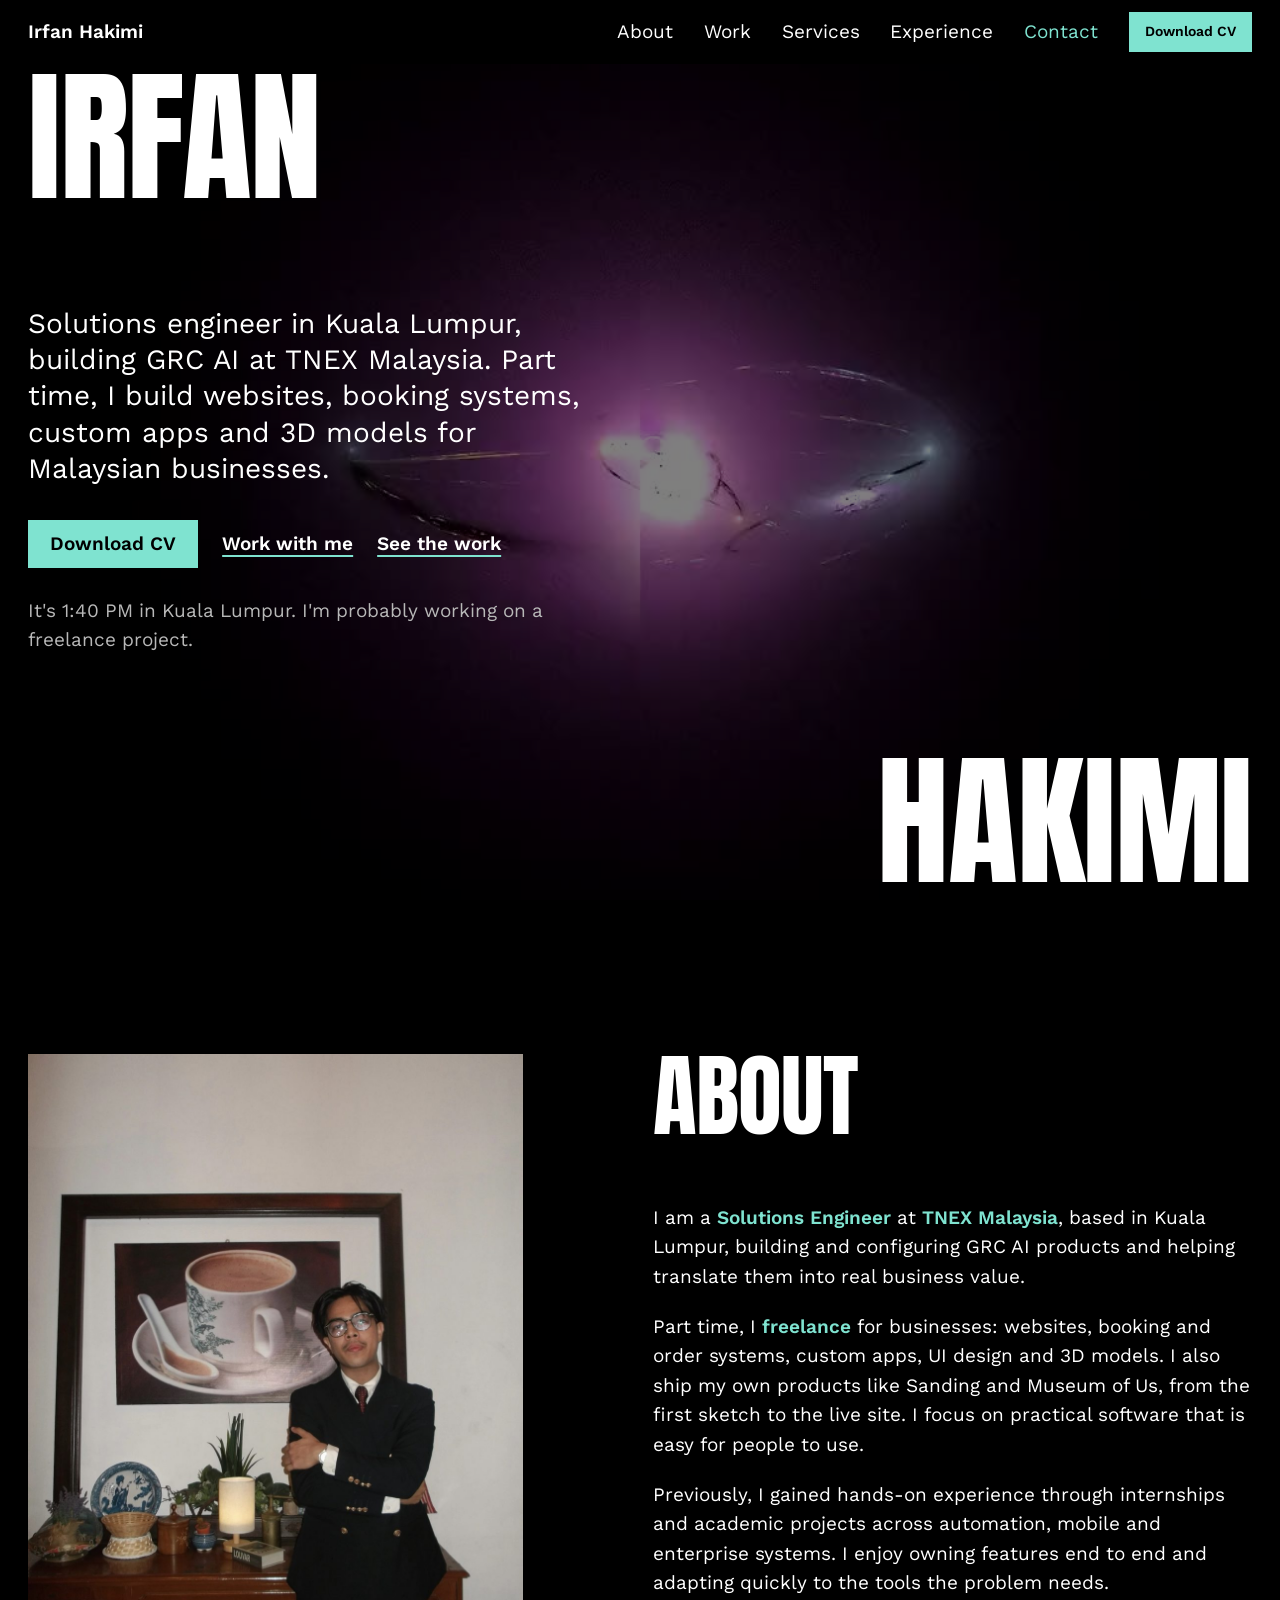
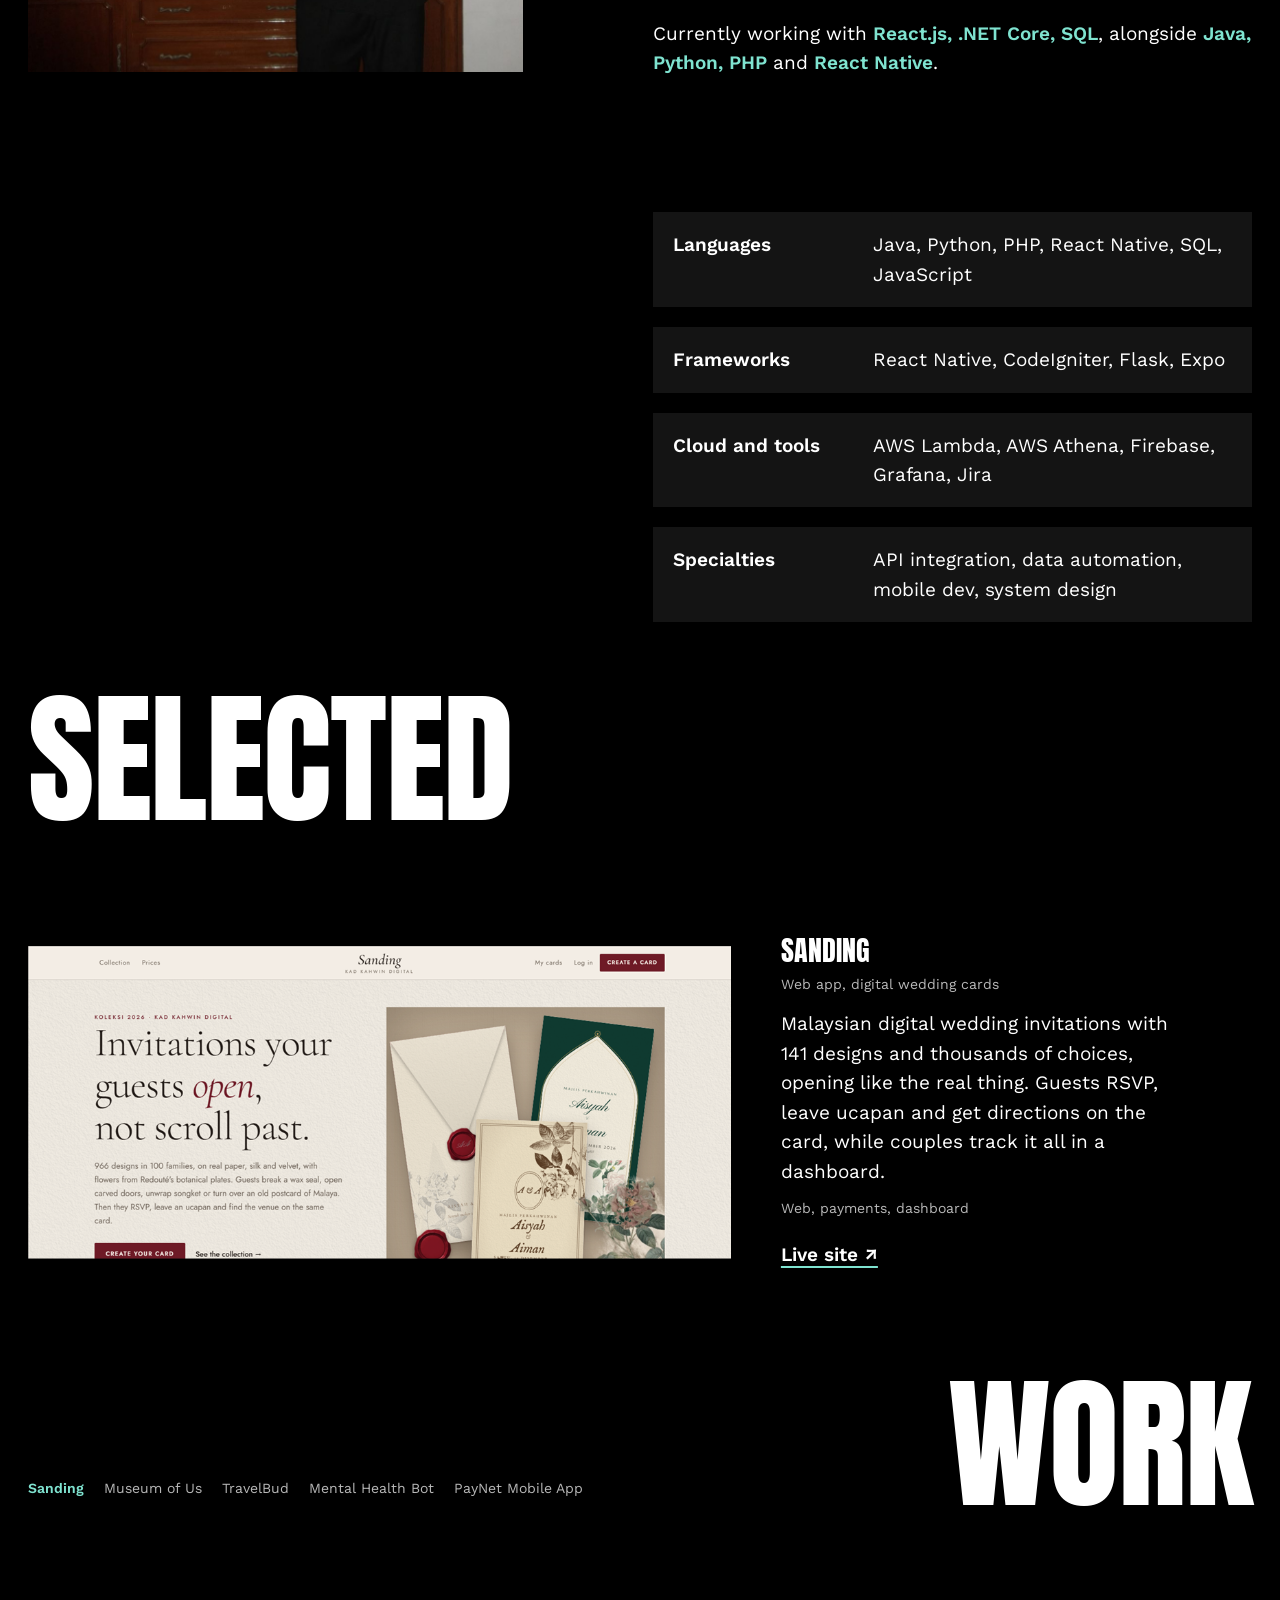
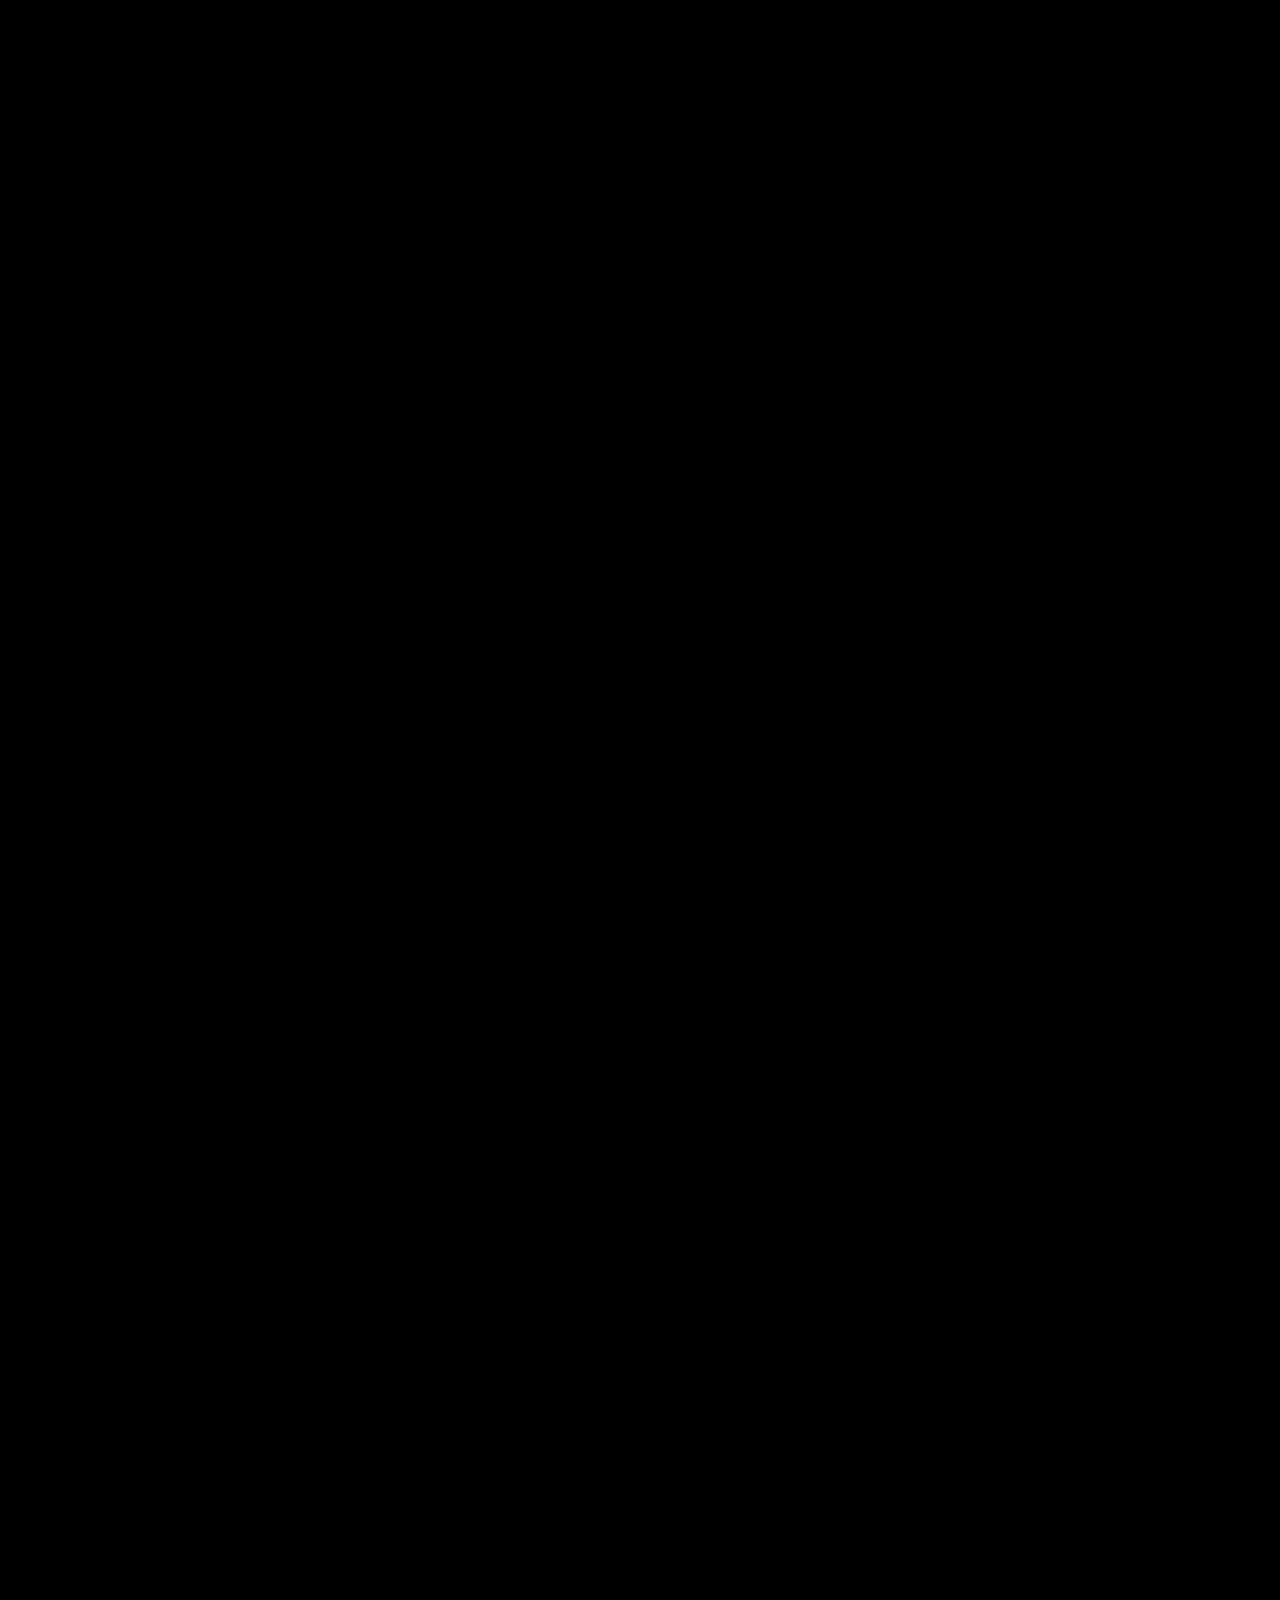
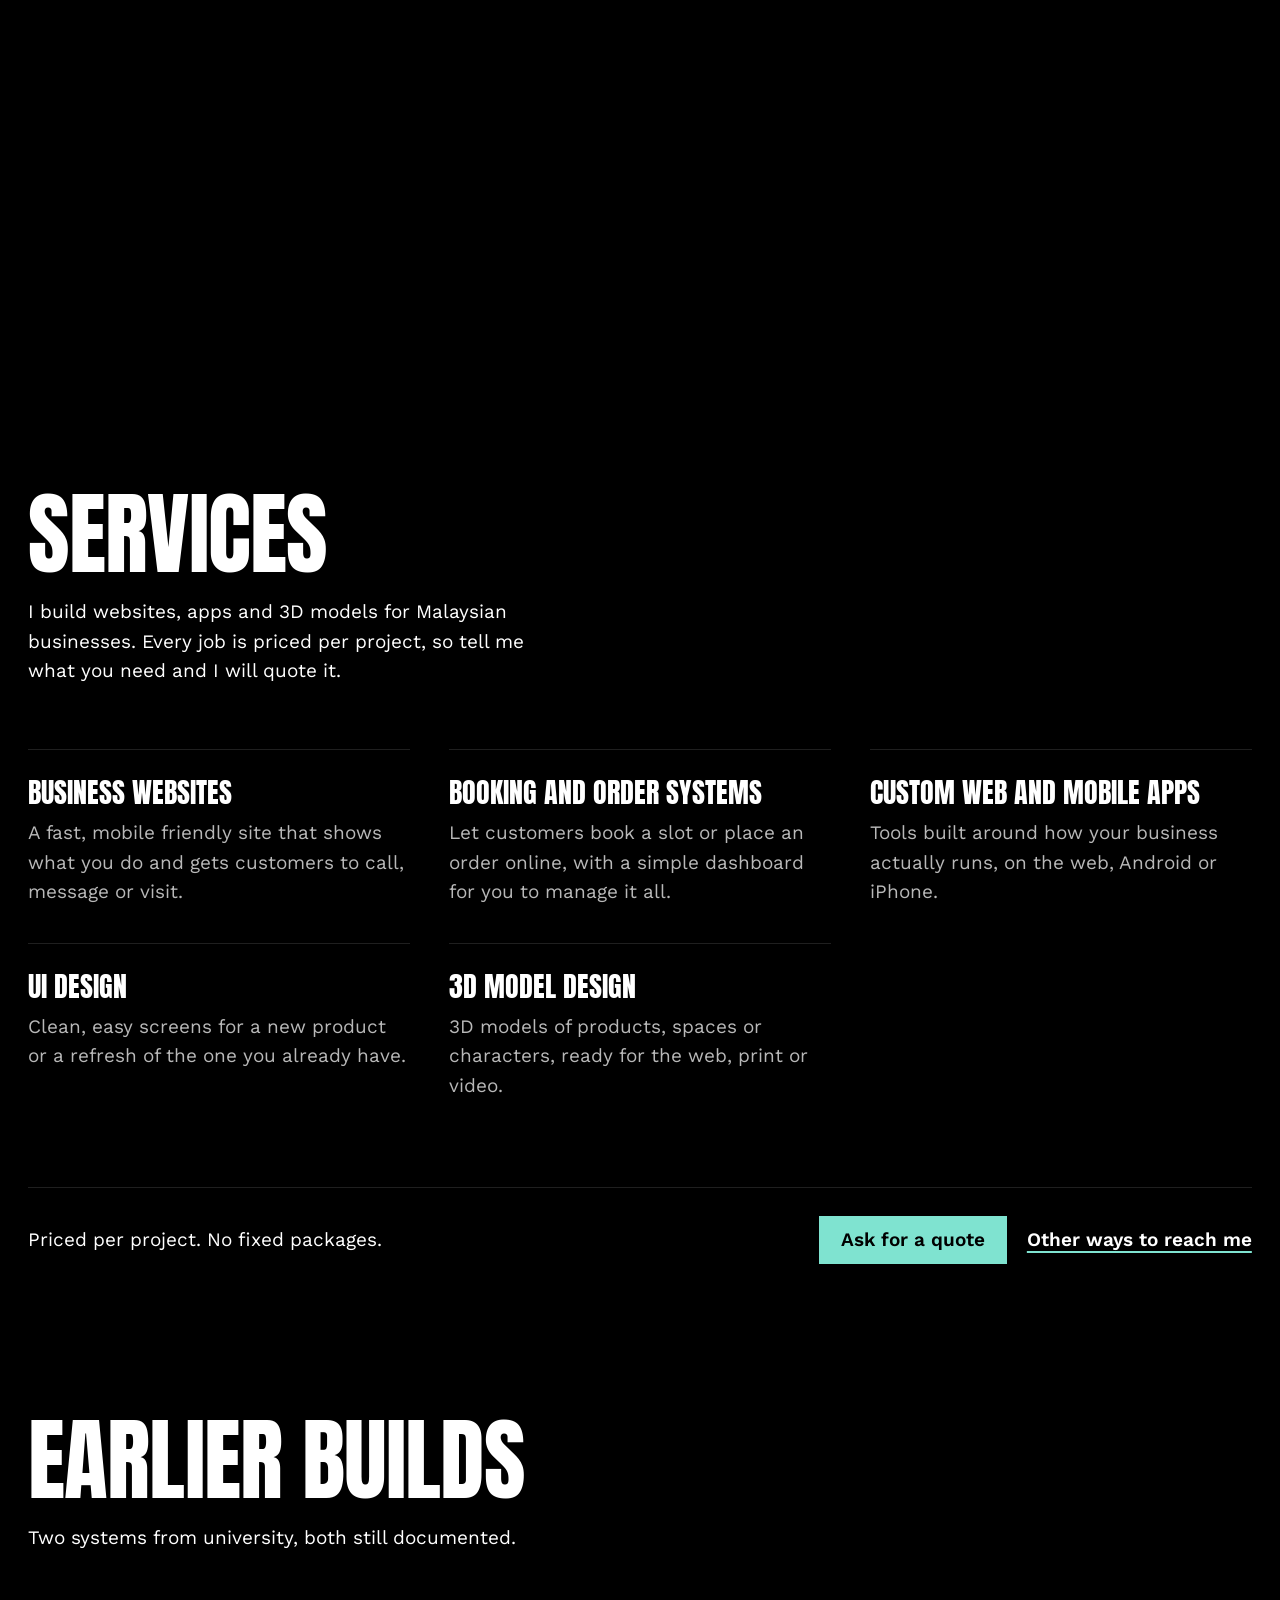
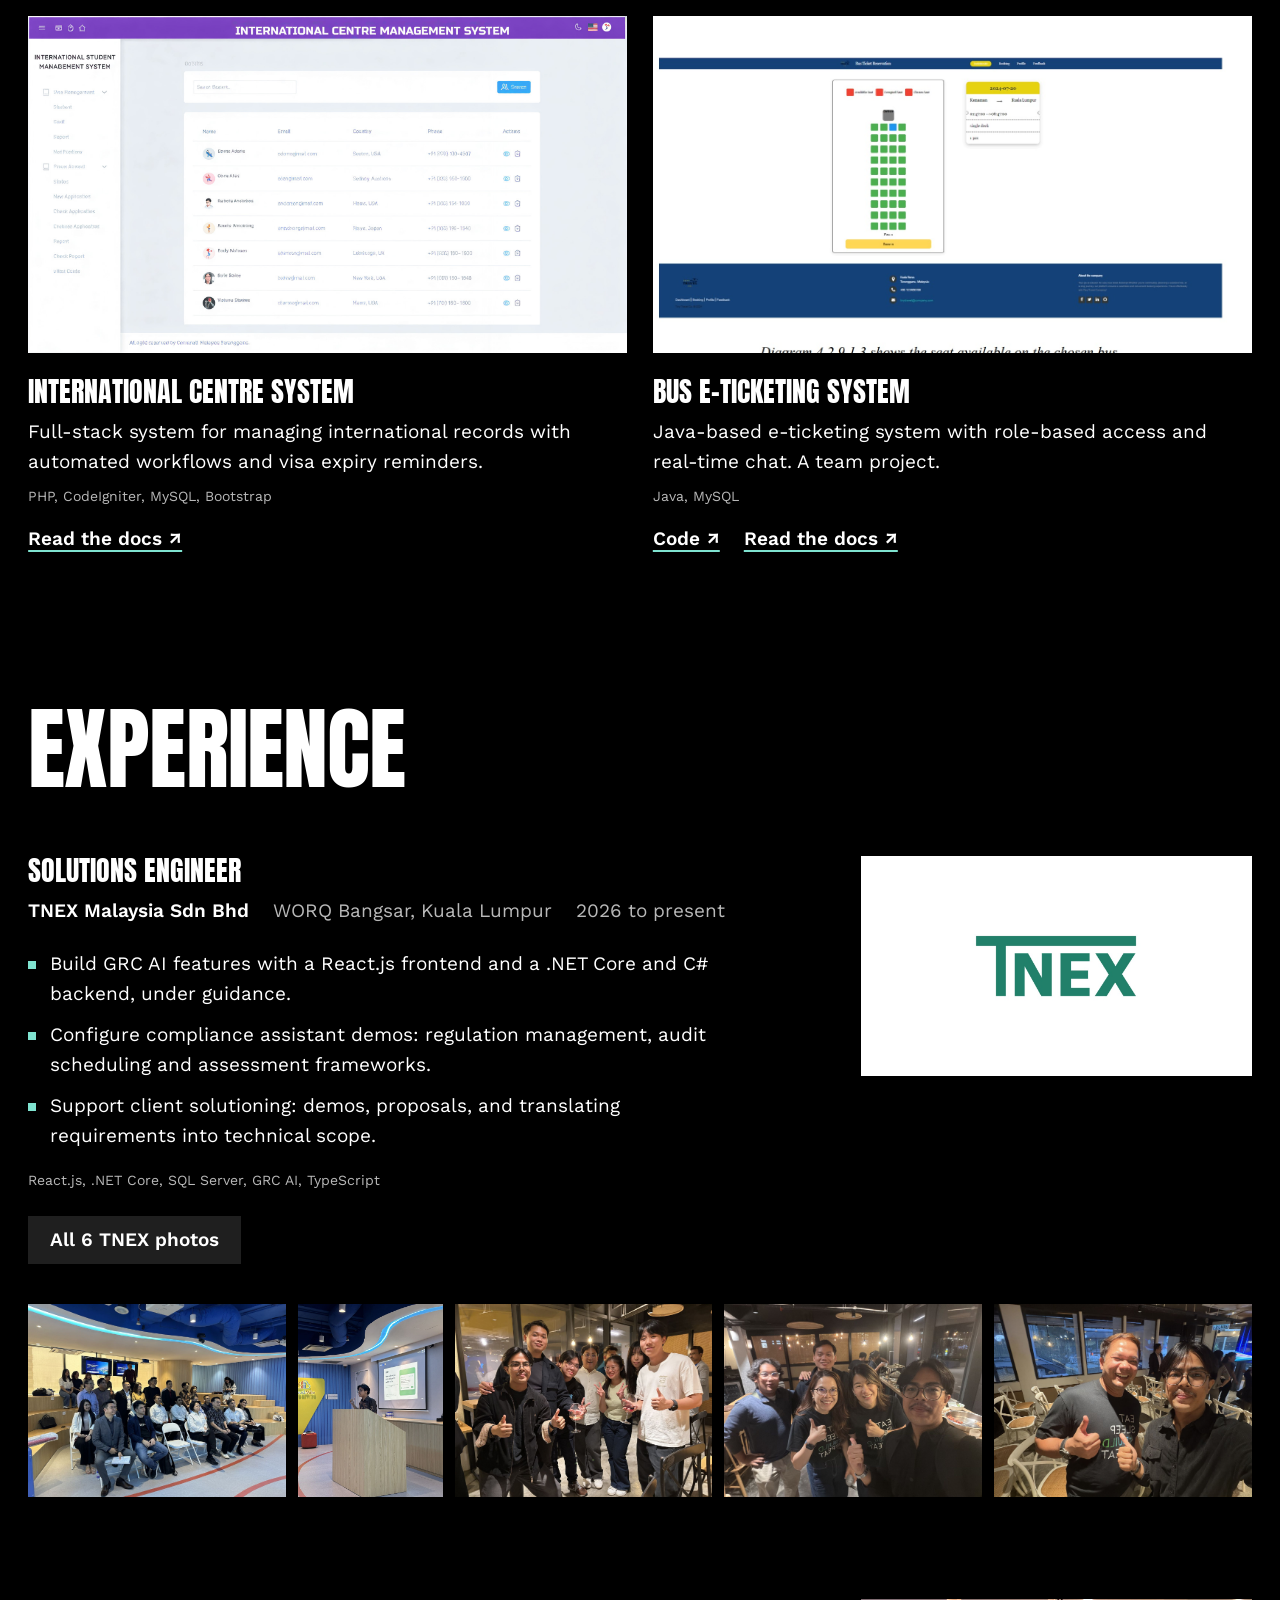
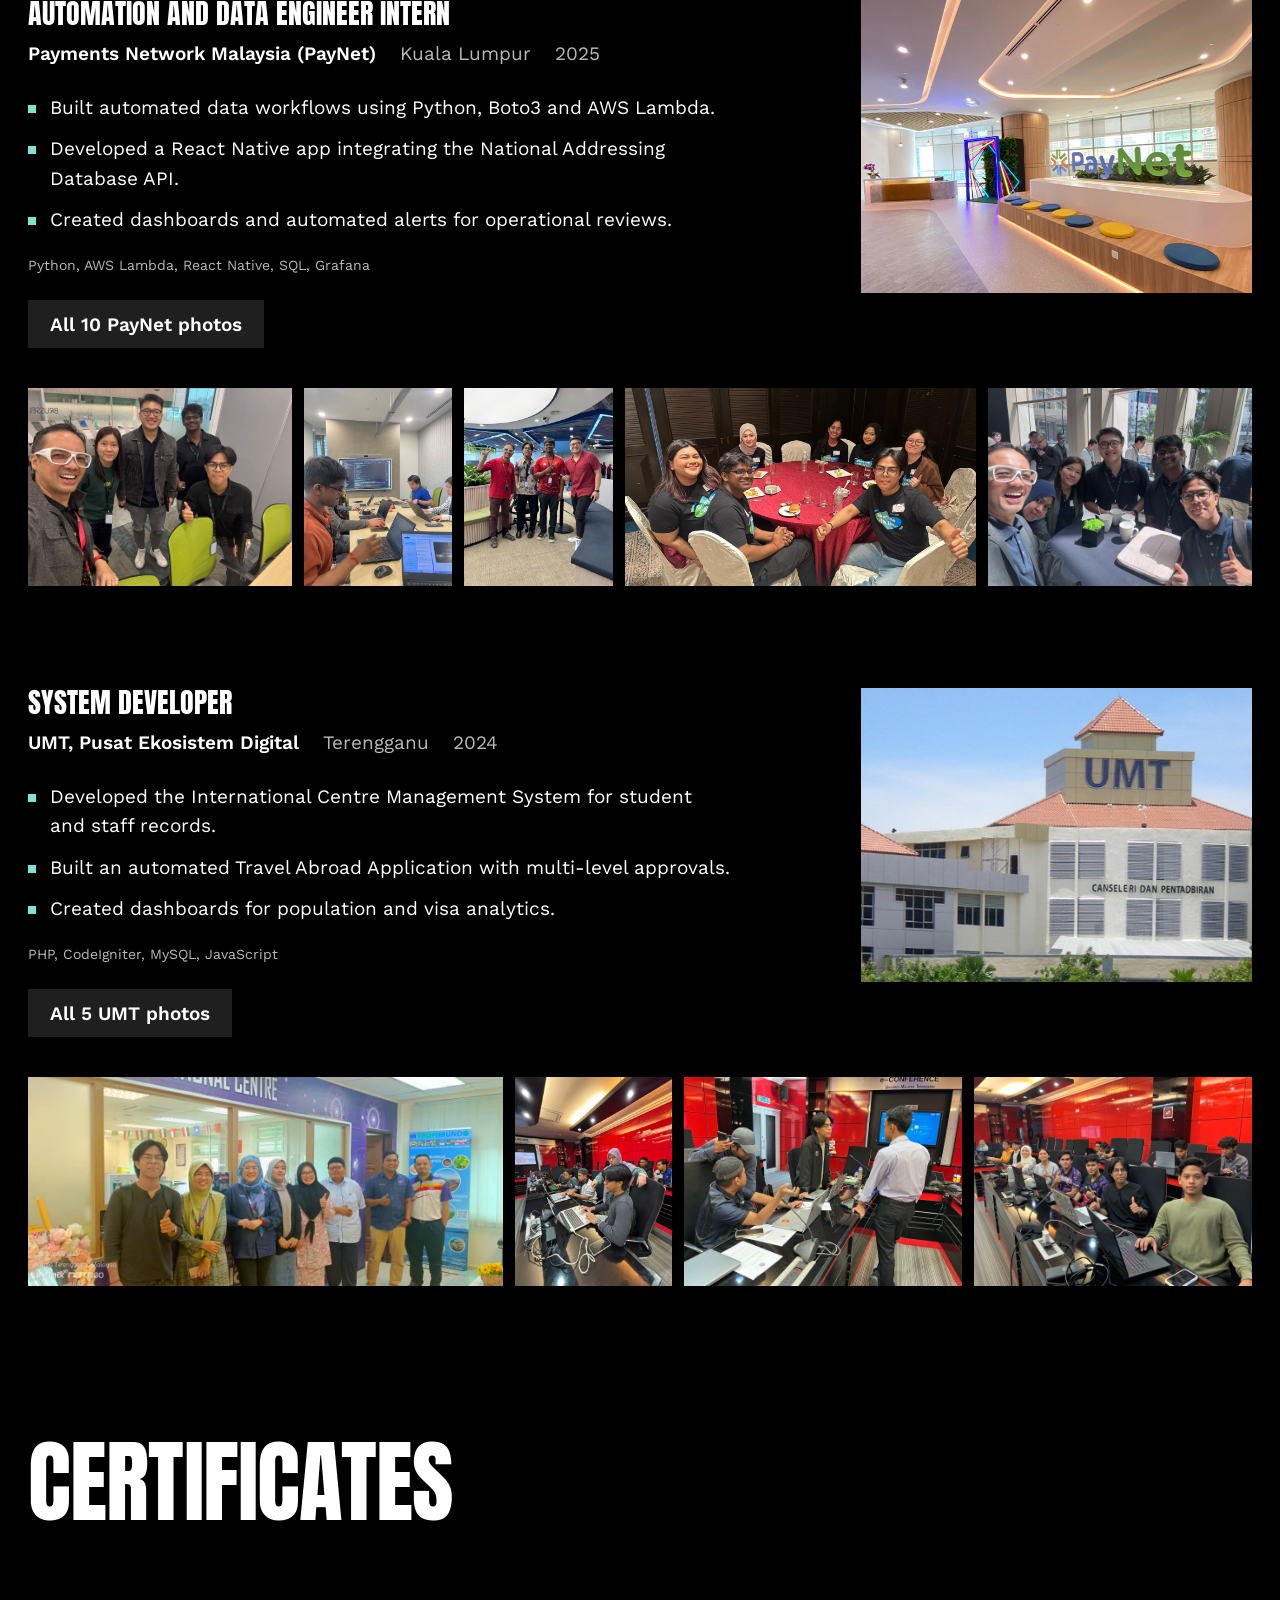
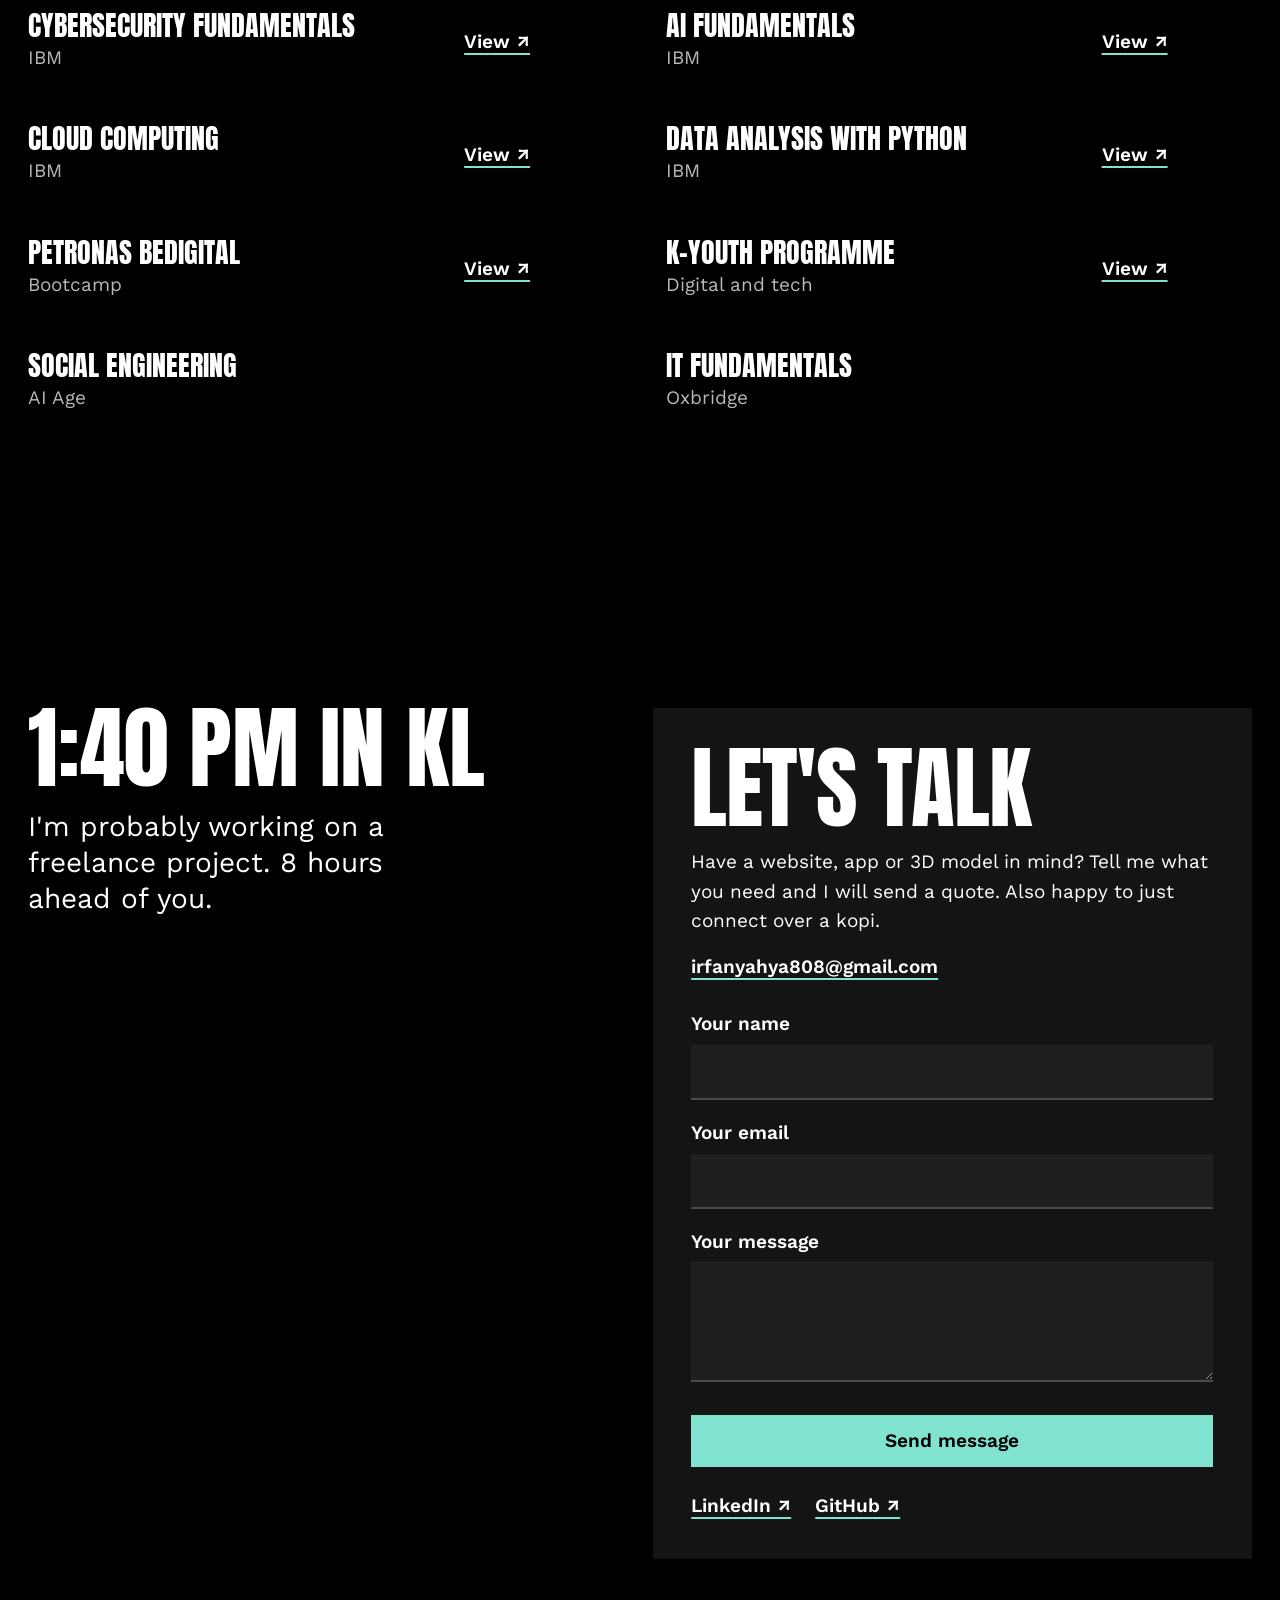
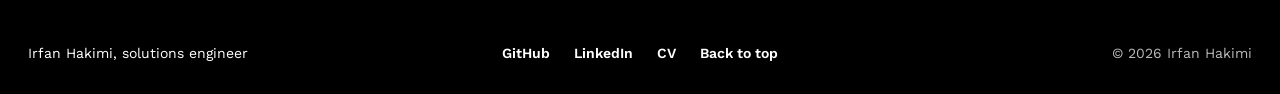
==== index.html @ 26150e04 "3.4 (solutions engineer first, part time freelance second) Co-Authored-By: Claude Opus 5.5 <noreply@" ====
<!DOCTYPE html>
<html lang="en" class="flat">
  <head>
    <meta charset="UTF-8" />
    <meta name="viewport" content="width=device-width, initial-scale=1.0" />
    <title>Irfan Hakimi, Solutions Engineer in Kuala Lumpur</title>
    <meta
      name="description"
      content="Irfan Hakimi is a solutions engineer at TNEX Malaysia in Kuala Lumpur, building GRC AI products and shipping web apps like Sanding, Museum of Us and TravelBud."
    />
    <meta property="og:type" content="website" />
    <meta property="og:title" content="Irfan Hakimi, Solutions Engineer" />
    <meta
      property="og:description"
      content="GRC AI at TNEX by day. Wedding cards, a walkable 3D gallery and a travel planner on the side."
    />
    <meta property="og:image" content="images/profilepic.jpeg" />
    <meta name="theme-color" content="#000000" />
    <link
      rel="icon"
      href="data:image/svg+xml,%3Csvg xmlns='http://www.w3.org/2000/svg' viewBox='0 0 64 64'%3E%3Crect width='64' height='64' fill='%23000'/%3E%3Ctext x='32' y='46' font-family='Impact,Arial Narrow,sans-serif' font-size='40' fill='%23d9a066' text-anchor='middle'%3EIH%3C/text%3E%3C/svg%3E"
    />
    <link rel="preconnect" href="https://fonts.googleapis.com" />
    <link rel="preconnect" href="https://fonts.gstatic.com" crossorigin />
    <link
      href="https://fonts.googleapis.com/css2?family=Anton&family=Work+Sans:wght@400;600&display=swap"
      rel="stylesheet"
    />
    <style>
      :root {
        --bg: #000000;
        --surface: #141414;
        --surface-2: #1f1f1f;
        --ink: #ffffff;
        --muted: #b8b8b8;
        --accent: #7fe3d0;
        --accent-ink: #000000;

        --font-display: "Anton", "Impact", "Arial Narrow", sans-serif;
        --font-text: "Work Sans", system-ui, sans-serif;

        --step-small: 0.875rem;
        --step-body: clamp(1.0625rem, 1rem + 0.25vw, 1.1875rem);
        --step-lead: clamp(1.375rem, 1.2rem + 0.7vw, 1.75rem);
        --step-head: clamp(3rem, 1.6rem + 5vw, 6rem);
        --step-display: clamp(5rem, 1rem + 10vw, 10.5rem);

        --margin: clamp(16px, 2.2vw, 32px);
        --gap-section: clamp(96px, 12vw, 200px);
        --nav-h: 64px;
        --ease-out: cubic-bezier(0.22, 1, 0.36, 1);
      }

      *,
      *::before,
      *::after {
        margin: 0;
        padding: 0;
        box-sizing: border-box;
      }

      html {
        scroll-behavior: smooth;
        scroll-padding-top: var(--nav-h);
        -webkit-text-size-adjust: 100%;
      }

      body {
        background: var(--bg);
        color: var(--ink);
        font-family: var(--font-text);
        font-size: var(--step-body);
        line-height: 1.55;
        overflow-x: hidden;
      }

      img,
      video {
        display: block;
        max-width: 100%;
        height: auto;
      }

      a {
        color: inherit;
      }

      button {
        font: inherit;
        color: inherit;
        background: none;
        border: 0;
        cursor: pointer;
      }

      ::selection {
        background: var(--accent);
        color: var(--accent-ink);
      }

      :focus-visible {
        outline: 2px solid var(--accent);
        outline-offset: 3px;
      }

      .wrap {
        padding-inline: var(--margin);
      }

      .grid {
        display: grid;
        grid-template-columns: repeat(12, minmax(0, 1fr));
        column-gap: clamp(16px, 2vw, 32px);
      }

      .h-section {
        font-family: var(--font-display);
        font-weight: 400;
        font-size: var(--step-head);
        line-height: 0.95;
        letter-spacing: -0.01em;
        text-transform: uppercase;
      }

      .h-item {
        font-family: var(--font-display);
        font-weight: 400;
        font-size: var(--step-lead);
        line-height: 1;
        letter-spacing: 0;
        text-transform: uppercase;
      }

      .muted {
        color: var(--muted);
      }

      .small {
        font-size: var(--step-small);
      }

      /* Buttons and text links: one shape, square corners */
      .btn {
        display: inline-flex;
        align-items: center;
        justify-content: center;
        gap: 0.5em;
        min-height: 48px;
        padding: 0 22px;
        font-weight: 600;
        font-size: var(--step-body);
        text-decoration: none;
        background: var(--ink);
        color: var(--bg);
        transition: transform 0.25s var(--ease-out), background-color 0.25s,
          color 0.25s;
      }

      .btn:hover {
        transform: translateY(-2px);
      }

      .btn:active {
        transform: translateY(0) scale(0.98);
      }

      .btn-accent {
        background: var(--accent);
        color: var(--accent-ink);
      }

      .btn-accent:hover {
        background: var(--ink);
      }

      .btn-quiet {
        background: var(--surface-2);
        color: var(--ink);
      }

      .btn-quiet:hover {
        background: var(--ink);
        color: var(--bg);
      }

      .link {
        font-weight: 600;
        text-decoration: underline;
        text-decoration-thickness: 2px;
        text-underline-offset: 0.25em;
        text-decoration-color: var(--accent);
        transition: text-underline-offset 0.25s var(--ease-out), color 0.25s;
      }

      .link:hover {
        text-underline-offset: 0.4em;
        color: var(--accent);
      }

      .links {
        display: flex;
        flex-wrap: wrap;
        gap: 12px 24px;
        align-items: center;
      }

      /* ---------- Background video (the moving picture) ---------- */
      .video-bg {
        position: fixed;
        inset: 0;
        z-index: 0;
        background: #000 url("videos/bghome-poster.jpg") center / cover
          no-repeat;
      }

      .video-bg video {
        width: 100%;
        height: 100%;
        object-fit: cover;
      }

      .video-bg::after {
        content: "";
        position: absolute;
        inset: 0;
        background: rgba(0, 0, 0, 0.5);
      }

      main,
      .site-footer {
        position: relative;
        z-index: 1;
      }

      /* ---------- Navigation: a plain bar ---------- */
      .nav {
        position: fixed;
        inset: 0 0 auto 0;
        z-index: 50;
        height: var(--nav-h);
        background: var(--bg);
        display: flex;
        align-items: center;
        justify-content: space-between;
        gap: 24px;
        padding-inline: var(--margin);
      }

      .wordmark {
        font-weight: 600;
        text-decoration: none;
        white-space: nowrap;
      }

      .nav-links {
        display: flex;
        align-items: center;
        gap: clamp(16px, 2.4vw, 36px);
      }

      .nav-links a:not(.btn) {
        text-decoration: none;
        font-weight: 400;
        transition: color 0.2s;
      }

      .nav-links a:not(.btn):hover,
      .nav-links a[aria-current="true"] {
        color: var(--accent);
      }

      .nav-links .btn {
        min-height: 40px;
        padding: 0 16px;
        font-size: var(--step-small);
      }

      .nav-toggle {
        display: none;
        min-height: 44px;
        padding: 0 4px;
        font-weight: 600;
      }

      /* ---------- The pinned poster: hero + selected work ----------
         The name holds two corners of a fixed stage; the intro and each
         project swap into the band between them as the page scrolls. */
      .poster {
        --steps: 5;
        --name-h: calc(var(--step-display) * 0.86);
        --band-top: calc(var(--nav-h) + 12px + var(--name-h) + 28px);
        --band-bottom: calc(16px + var(--name-h) + 28px);
        position: relative;
        height: calc(100svh + (var(--steps) - 1) * 56svh);
      }

      .poster-stage {
        position: sticky;
        top: 0;
        height: 100svh;
        overflow: hidden;
      }

      .name {
        position: absolute;
        inset: 0;
        pointer-events: none;
        font-family: var(--font-display);
        font-weight: 400;
        font-size: var(--step-display);
        line-height: 0.86;
        letter-spacing: -0.01em;
        text-transform: uppercase;
        color: var(--ink);
      }

      .name span {
        position: absolute;
        display: block;
      }

      .name .name-a {
        top: calc(var(--nav-h) + 12px);
        left: var(--margin);
      }

      .name .name-b {
        bottom: 16px;
        right: var(--margin);
      }

      .panel {
        position: absolute;
        left: var(--margin);
        right: var(--margin);
        top: var(--band-top);
        bottom: var(--band-bottom);
        display: grid;
        align-items: center;
        align-content: center;
        opacity: 0;
        visibility: hidden;
        transform: translateY(48px);
        transition: opacity 0.6s var(--ease-out), transform 0.8s var(--ease-out),
          visibility 0s linear 0.8s;
      }

      .panel.is-past {
        transform: translateY(-48px);
      }

      .panel.is-active {
        opacity: 1;
        visibility: visible;
        transform: none;
        transition: opacity 0.6s var(--ease-out) 0.12s,
          transform 0.8s var(--ease-out) 0.12s, visibility 0s;
      }

      .panel .project-shot img {
        clip-path: inset(0 0 100% 0);
        transition: clip-path 0.9s var(--ease-out) 0.1s,
          transform 1.4s var(--ease-out);
        transform: scale(1.08);
      }

      .panel.is-active .project-shot img {
        clip-path: inset(0 0 0 0);
        transform: none;
      }

      /* The reel: where you are in the run, and a way to jump */
      .reel {
        position: absolute;
        left: var(--margin);
        bottom: 20px;
        list-style: none;
        display: flex;
        flex-wrap: wrap;
        gap: 4px 20px;
        max-width: 52vw;
        font-size: var(--step-small);
      }

      .reel button {
        padding: 3px 0;
        color: var(--muted);
        text-align: left;
        transition: color 0.2s, transform 0.3s var(--ease-out);
      }

      .reel button:hover {
        color: var(--ink);
        transform: translateX(4px);
      }

      .reel button[aria-current="true"] {
        color: var(--accent);
        font-weight: 600;
      }

      .hero-copy {
        grid-column: 1 / span 6;
        max-width: 36rem;
      }

      .hero-copy .lead {
        font-size: var(--step-lead);
        line-height: 1.3;
      }

      .hero-copy .links {
        margin-top: 32px;
      }

      .hero-copy .now {
        margin-top: 28px;
      }

      .project {
        grid-template-columns: repeat(12, minmax(0, 1fr));
        column-gap: clamp(16px, 2vw, 32px);
      }

      .project-shot {
        grid-column: 1 / span 7;
        overflow: hidden;
      }

      .project-shot img {
        width: 100%;
        max-height: calc(100svh - var(--band-top) - var(--band-bottom));
        aspect-ratio: 9 / 4;
        object-fit: cover;
        object-position: top center;
        background: var(--surface);
      }

      .project-text {
        grid-column: 8 / span 5;
        padding-left: clamp(0px, 2vw, 24px);
      }

      .project-text .kind {
        color: var(--muted);
        margin-top: 10px;
      }

      .project-text p {
        margin-top: 14px;
        max-width: 34ch;
      }

      .project-text .stack {
        margin-top: 12px;
        color: var(--muted);
      }

      .project-text .links {
        margin-top: 20px;
      }

      /* ---------- Solid sections after the pin ---------- */
      .solid {
        position: relative;
        z-index: 2;
        background: var(--bg);
        padding-block: var(--gap-section) 0;
      }

      #certificates {
        padding-bottom: var(--gap-section);
      }

      .section-head {
        margin-bottom: clamp(40px, 5vw, 72px);
      }

      .section-head p {
        margin-top: 20px;
        max-width: 44ch;
      }

      /* Earlier builds: two projects side by side */
      .builds {
        row-gap: 56px;
      }

      .build {
        grid-column: span 6;
      }

      .build img {
        width: 100%;
        aspect-ratio: 16 / 9;
        object-fit: cover;
        object-position: top center;
        background: var(--surface);
      }

      .build h3 {
        margin-top: 24px;
      }

      .build p {
        margin-top: 12px;
        max-width: 52ch;
      }

      .build .stack {
        margin-top: 10px;
        color: var(--muted);
      }

      .build .links {
        margin-top: 16px;
      }

      /* Services: five things businesses can hire me for */
      .services {
        list-style: none;
        display: grid;
        grid-template-columns: repeat(3, minmax(0, 1fr));
        gap: 0 clamp(24px, 3vw, 48px);
      }

      .services li {
        border-top: 1px solid var(--surface-2);
        padding-block: 28px 36px;
      }

      .services p {
        margin-top: 12px;
        max-width: 40ch;
        color: var(--muted);
      }

      .services-cta {
        margin-top: clamp(32px, 4vw, 56px);
        display: flex;
        flex-wrap: wrap;
        align-items: center;
        justify-content: space-between;
        gap: 20px;
        padding-top: 28px;
        border-top: 1px solid var(--surface-2);
      }

      .services-cta .links {
        display: flex;
        flex-wrap: wrap;
        align-items: center;
        gap: 20px;
      }

      @media (max-width: 1024px) {
        .services {
          grid-template-columns: repeat(2, minmax(0, 1fr));
        }
      }

      @media (max-width: 720px) {
        .services {
          grid-template-columns: 1fr;
        }
      }

      /* Experience: text left, the place on the right */
      .jobs {
        display: grid;
        gap: clamp(72px, 8vw, 120px);
      }

      .job {
        align-items: start;
      }

      .job-text {
        grid-column: 1 / span 7;
      }

      .job-meta {
        display: flex;
        flex-wrap: wrap;
        gap: 4px 24px;
        margin-top: 12px;
        color: var(--muted);
      }

      .job-meta strong {
        color: var(--ink);
        font-weight: 600;
      }

      .job ul {
        list-style: none;
        margin-top: 24px;
        display: grid;
        gap: 12px;
        max-width: 60ch;
      }

      .job li {
        padding-left: 22px;
        position: relative;
      }

      .job li::before {
        content: "";
        position: absolute;
        left: 0;
        top: 0.62em;
        width: 8px;
        height: 8px;
        background: var(--accent);
      }

      .job .stack {
        margin-top: 20px;
        color: var(--muted);
      }

      .job .links {
        margin-top: 24px;
      }

      .job-photo {
        grid-column: 9 / span 4;
        background: var(--surface);
        overflow: hidden;
      }

      .job-photo img {
        width: 100%;
        aspect-ratio: 4 / 3;
        object-fit: cover;
        transition: transform 0.8s var(--ease-out);
      }

      .job-photo.logo img {
        aspect-ratio: 16 / 9;
        object-fit: contain;
        background: #ffffff;
        padding: 8%;
      }

      .job:hover .job-photo img {
        transform: scale(1.03);
      }

      /* A short row of photos under each job, each keeping its own shape */
      .job-photos {
        grid-column: 1 / -1;
        display: flex;
        gap: 12px;
        margin-top: 40px;
      }

      .job-photos button {
        flex: var(--r) 1 0;
        min-width: 0;
        overflow: hidden;
        background: var(--surface);
      }

      .job-photos img {
        width: 100%;
        aspect-ratio: var(--r);
        object-fit: cover;
        transition: transform 0.6s var(--ease-out), opacity 0.3s;
      }

      .job-photos button:hover img {
        transform: scale(1.05);
      }

      .job-photos button:active img {
        opacity: 0.8;
      }

      /* About */
      .about-grid {
        align-items: start;
      }

      .portrait {
        grid-column: 1 / span 5;
        position: sticky;
        top: calc(var(--nav-h) + 24px);
        background: var(--surface);
      }

      .portrait img {
        width: 100%;
        aspect-ratio: 4 / 5;
        object-fit: cover;
        object-position: center 30%;
      }

      .portrait figcaption {
        padding: 12px 0 0;
        color: var(--muted);
        font-size: var(--step-small);
        background: var(--bg);
      }

      .about-text {
        grid-column: 7 / span 6;
      }

      .about-text p + p {
        margin-top: 1.1em;
      }

      .about-text p {
        max-width: 60ch;
      }

      .about-text strong {
        font-weight: 600;
        color: var(--accent);
      }

      .motto {
        margin-top: 48px;
        font-family: var(--font-display);
        font-size: var(--step-lead);
        line-height: 1.1;
        text-transform: uppercase;
      }

      .skills {
        margin-top: 56px;
        display: grid;
        gap: 20px;
      }

      .skills div {
        display: grid;
        grid-template-columns: 11rem 1fr;
        gap: 4px 24px;
        padding: 18px 20px;
        background: var(--surface);
      }

      .skills dt {
        font-weight: 600;
      }

      /* Certificates */
      .certs {
        list-style: none;
        display: grid;
        grid-template-columns: repeat(2, minmax(0, 1fr));
        column-gap: clamp(24px, 4vw, 64px);
        row-gap: 8px;
      }

      .certs li {
        display: grid;
        grid-template-columns: minmax(0, 26rem) auto;
        justify-content: start;
        align-items: baseline;
        gap: 4px 20px;
        padding: 22px 0;
      }

      .certs h3 {
        grid-column: 1;
      }

      .certs .issuer {
        grid-column: 1;
        color: var(--muted);
      }

      .certs .cert-link {
        grid-column: 2;
        grid-row: 1 / span 2;
        align-self: center;
      }

      /* Contact: a card over the moving picture */
      .contact {
        min-height: 100svh;
        padding: calc(var(--nav-h) + 56px) var(--margin) 56px;
        align-items: start;
      }

      .contact-now {
        grid-column: 1 / span 6;
        position: sticky;
        top: calc(var(--nav-h) + 32px);
      }

      .contact-now .clock {
        margin-top: 0;
        font-family: var(--font-display);
        font-size: var(--step-head);
        line-height: 0.9;
        text-transform: uppercase;
        font-variant-numeric: tabular-nums;
      }

      .contact-now p {
        margin-top: 20px;
        font-size: var(--step-lead);
        line-height: 1.3;
        max-width: 26ch;
      }

      .card {
        grid-column: 7 / span 6;
        background: var(--surface);
        padding: clamp(24px, 3vw, 40px);
        position: sticky;
        top: calc(var(--nav-h) + 32px);
      }

      .card > p {
        margin-top: 16px;
      }

      .card .direct {
        margin-top: 16px;
      }

      .form {
        margin-top: 28px;
        display: grid;
        gap: 18px;
      }

      .form label {
        display: block;
        font-weight: 600;
        margin-bottom: 6px;
      }

      .form input,
      .form textarea {
        width: 100%;
        font: inherit;
        color: var(--ink);
        background: var(--surface-2);
        border: 0;
        border-bottom: 2px solid #4a4a4a;
        padding: 12px 14px;
        border-radius: 0;
        transition: border-color 0.2s, background-color 0.2s;
      }

      .form textarea {
        min-height: 120px;
        resize: vertical;
      }

      .form input:focus,
      .form textarea:focus {
        outline: none;
        border-bottom-color: var(--accent);
        background: #262626;
      }

      .form .btn {
        width: 100%;
        min-height: 52px;
        margin-top: 6px;
      }

      .card .socials {
        margin-top: 24px;
      }

      /* Footer: one quiet line */
      .site-footer {
        background: var(--bg);
        display: grid;
        grid-template-columns: 1fr auto 1fr;
        align-items: baseline;
        gap: 16px 24px;
        padding: 28px var(--margin) 30px;
        font-size: var(--step-small);
      }

      .site-footer .links {
        justify-content: center;
      }

      .site-footer .end {
        text-align: right;
        color: var(--muted);
      }

      .site-footer a {
        text-decoration: none;
        font-weight: 600;
      }

      .site-footer a:hover {
        color: var(--accent);
      }

      /* ---------- Albums and the demo player ---------- */
      .modal {
        position: fixed;
        inset: 0;
        z-index: 100;
        background: rgba(0, 0, 0, 0.94);
        overflow-y: auto;
        padding: 24px var(--margin) 48px;
      }

      .modal[hidden] {
        display: none;
      }

      .modal-bar {
        display: flex;
        justify-content: space-between;
        align-items: center;
        gap: 16px;
        margin-bottom: 24px;
      }

      .album {
        display: grid;
        grid-template-columns: repeat(auto-fill, minmax(260px, 1fr));
        gap: 16px;
      }

      .album figure img {
        width: 100%;
        aspect-ratio: 4 / 3;
        object-fit: cover;
        background: var(--surface);
      }

      .album figcaption {
        margin-top: 8px;
        font-size: var(--step-small);
        color: var(--muted);
      }

      .modal video {
        width: 100%;
        max-height: 80svh;
        background: #000;
      }

      /* ---------- Motion ---------- */
      .js [data-reveal] {
        opacity: 0;
        transform: translateY(24px);
        transition: opacity 0.8s var(--ease-out), transform 0.8s var(--ease-out);
        transition-delay: calc(var(--i, 0) * 80ms);
      }

      .js [data-reveal].in {
        opacity: 1;
        transform: none;
      }

      /* Without script, or with reduced motion, the poster is a plain stack */
      .flat .poster {
        height: auto;
      }

      .flat .poster-stage {
        position: relative;
        height: auto;
        overflow: visible;
      }

      .flat .name {
        position: relative;
        display: flex;
        justify-content: space-between;
        flex-wrap: wrap;
        padding: calc(var(--nav-h) + 12px) var(--margin) 0;
      }

      .flat .name span {
        position: static;
      }

      .flat .panel {
        position: relative;
        inset: auto;
        min-height: 70svh;
        opacity: 1;
        visibility: visible;
        transform: none;
        padding-block: 48px;
      }

      .flat .panel .project-shot img {
        clip-path: none;
        transform: none;
      }

      .flat .reel {
        display: none;
      }

      .js .name span {
        opacity: 0;
        transition: opacity 0.9s var(--ease-out), transform 0.9s var(--ease-out);
      }

      .js .name .name-a {
        transform: translateX(-6vw);
      }

      .js .name .name-b {
        transform: translateX(6vw);
        transition-delay: 0.12s;
      }

      .js.loaded .name span {
        opacity: 1;
        transform: none;
      }

      @media (prefers-reduced-motion: reduce) {
        html {
          scroll-behavior: auto;
        }

        .js [data-reveal],
        .js .name span {
          opacity: 1;
          transform: none;
          transition: none;
        }

        .panel,
        .panel.is-past,
        .panel .project-shot img {
          transform: none;
        }

        .panel .project-shot img {
          clip-path: none;
        }
      }

      /* ---------- Tablet ---------- */
      @media (max-width: 1024px) {
        .project-shot {
          grid-column: 1 / span 7;
        }

        .project-text {
          grid-column: 8 / span 5;
        }

        .job-text {
          grid-column: 1 / span 12;
        }

        .job-photo {
          grid-column: 1 / span 8;
          margin-top: 32px;
        }

        .portrait {
          grid-column: 1 / span 5;
        }

        .about-text {
          grid-column: 6 / span 7;
        }

        .contact-now {
          grid-column: 1 / span 12;
          position: relative;
          top: auto;
          margin-bottom: 40px;
        }

        .card {
          grid-column: 1 / span 9;
          position: relative;
          top: auto;
        }

        .certs {
          grid-template-columns: 1fr;
        }
      }

      /* ---------- Phone ---------- */
      @media (max-width: 720px) {
        :root {
          --step-display: 24vw;
          --nav-h: 56px;
        }

        .nav-toggle {
          display: inline-flex;
          align-items: center;
        }

        .nav-links {
          position: fixed;
          top: var(--nav-h);
          left: 0;
          right: 0;
          flex-direction: column;
          align-items: stretch;
          gap: 0;
          padding: 8px var(--margin) 24px;
          background: var(--bg);
          display: none;
        }

        .nav.open .nav-links {
          display: flex;
        }

        .nav-links a:not(.btn) {
          padding: 14px 0;
          font-size: var(--step-lead);
        }

        .nav-links .btn {
          margin-top: 12px;
          min-height: 52px;
          font-size: var(--step-body);
        }

        .name .name-a {
          top: calc(var(--nav-h) + 8px);
        }

        .name .name-b {
          bottom: 12px;
        }

        .poster {
          --band-top: calc(var(--nav-h) + 8px + var(--name-h) + 20px);
          --band-bottom: calc(12px + var(--name-h) + 20px);
        }

        .reel {
          display: none;
        }

        .hero-copy,
        .project-shot,
        .project-text {
          grid-column: 1 / -1;
        }

        .project-shot img {
          aspect-ratio: 16 / 9;
          max-height: 30svh;
        }

        .project-text {
          margin-top: 16px;
          padding-left: 0;
        }

        .project-text p {
          margin-top: 10px;
        }

        .project-text .links {
          margin-top: 14px;
        }

        .project-text p {
          max-width: none;
        }

        .build {
          grid-column: 1 / -1;
        }

        .job-photo {
          grid-column: 1 / -1;
        }

        .job-photos {
          display: grid;
          grid-template-columns: repeat(2, minmax(0, 1fr));
          gap: 8px;
          margin-top: 28px;
        }

        .job-photos img {
          aspect-ratio: 4 / 3;
        }

        .job-photos button:first-child,
        .job-photos button:last-child:nth-child(even) {
          grid-column: span 2;
        }

        .job-photos button:first-child img,
        .job-photos button:last-child:nth-child(even) img {
          aspect-ratio: 16 / 9;
        }

        .portrait {
          grid-column: 1 / -1;
          position: relative;
          top: auto;
        }

        .portrait img {
          aspect-ratio: 4 / 5;
        }

        .about-text {
          grid-column: 1 / -1;
          margin-top: 40px;
        }

        .skills div {
          grid-template-columns: 1fr;
        }

        .card {
          grid-column: 1 / -1;
          padding: 24px 20px;
        }

        .site-footer {
          grid-template-columns: 1fr;
          gap: 10px;
          padding-top: 40px;
        }

        .site-footer .links {
          justify-content: flex-start;
        }

        .site-footer .end {
          text-align: left;
        }
      }
    </style>
  </head>
  <body>
    <script>
      document.documentElement.classList.add("js");
      if (!window.matchMedia("(prefers-reduced-motion: reduce)").matches)
        document.documentElement.classList.remove("flat");
    </script>

    <div class="video-bg" aria-hidden="true">
      <video
        id="bgVideo"
        autoplay
        muted
        loop
        playsinline
        preload="auto"
        poster="videos/bghome-poster.jpg"
        disablepictureinpicture
      >
        <source src="videos/bghome.mp4" type="video/mp4" />
      </video>
    </div>

    <header class="nav" id="nav">
      <a class="wordmark" href="#top">Irfan Hakimi</a>
      <button
        class="nav-toggle"
        id="navToggle"
        aria-expanded="false"
        aria-controls="navLinks"
      >
        Menu
      </button>
      <nav class="nav-links" id="navLinks" aria-label="Sections">
        <a href="#about">About</a>
        <a href="#work">Work</a>
        <a href="#services">Services</a>
        <a href="#experience">Experience</a>
        <a href="#contact">Contact</a>
        <a class="btn btn-accent" href="file/Irfan_Hakimi_CV.pdf" download
          >Download CV</a
        >
      </nav>
    </header>

    <main id="top">
      <!-- Opening screen: the name holds two corners over the moving picture -->
      <section class="poster poster-hero" style="--steps: 1" aria-label="Introduction">
        <div class="poster-stage">
          <h1 class="name">
            <span class="name-a">Irfan</span>
            <span class="name-b">Hakimi</span>
          </h1>
        <div class="panel grid is-active">
          <div class="hero-copy">
            <p class="lead">
              Solutions engineer in Kuala Lumpur, building GRC AI at TNEX
              Malaysia. Part time, I build websites, booking systems, custom
              apps and 3D models for Malaysian businesses.
            </p>
            <div class="links">
              <a class="btn btn-accent" href="file/Irfan_Hakimi_CV.pdf" download
                >Download CV</a
              >
              <a class="link" href="#services">Work with me</a>
              <a class="link" href="#work">See the work</a>
            </div>
            <p class="now muted" data-now>
              Based in Kuala Lumpur, GMT+8.
            </p>
          </div>
        </div>
        </div>
      </section>

      <!-- About -->
      <section class="solid wrap" id="about" aria-labelledby="about-h">
        <div class="grid about-grid">
          <figure class="portrait" data-reveal>
            <img
              src="images/profilepic.jpeg"
              width="1000"
              height="1340"
              loading="lazy"
              alt="Irfan Hakimi in a dark double-breasted suit, standing by a framed painting of a kopitiam cup"
            />
          </figure>
          <div class="about-text">
            <div class="section-head" data-reveal>
              <h2 class="h-section" id="about-h">About</h2>
            </div>
            <div data-reveal style="--i: 1">
              <p>
                I am a <strong>Solutions Engineer</strong> at
                <strong>TNEX Malaysia</strong>, based in Kuala Lumpur, building
                and configuring GRC AI products and helping translate them into
                real business value.
              </p>
              <p>
                Part time, I <strong>freelance</strong> for businesses:
                websites, booking and order systems, custom apps, UI design and
                3D models. I also ship my own products like Sanding and Museum
                of Us, from the first sketch to the live site. I focus on
                practical software that is easy for people to use.
              </p>
              <p>
                Previously, I gained hands-on experience through internships and
                academic projects across automation, mobile and enterprise
                systems. I enjoy owning features end to end and adapting quickly
                to the tools the problem needs.
              </p>
              <p>
                Currently working with <strong>React.js, .NET Core, SQL</strong>,
                alongside <strong>Java, Python, PHP</strong> and
                <strong>React Native</strong>.
              </p>
            </div>
            <p class="motto" data-reveal style="--i: 2">
              Do it once. Do it right.
            </p>
            <dl class="skills" data-reveal style="--i: 3">
              <div>
                <dt>Languages</dt>
                <dd>Java, Python, PHP, React Native, SQL, JavaScript</dd>
              </div>
              <div>
                <dt>Frameworks</dt>
                <dd>React Native, CodeIgniter, Flask, Expo</dd>
              </div>
              <div>
                <dt>Cloud and tools</dt>
                <dd>AWS Lambda, AWS Athena, Firebase, Grafana, Jira</dd>
              </div>
              <div>
                <dt>Specialties</dt>
                <dd>API integration, data automation, mobile dev, system design</dd>
              </div>
            </dl>
          </div>
        </div>
      </section>

      <!-- Selected work: the title holds the corners while each project swaps in -->
      <section class="poster" id="work" style="--steps: 5" aria-labelledby="work-h">
        <div class="poster-stage">
          <h2 class="name" id="work-h">
            <span class="name-a">Selected</span>
            <span class="name-b">Work</span>
          </h2>
        <article class="panel project is-active" id="sanding" data-step="0">
          <figure class="project-shot">
            <img
              src="images/dpkadkahwin.png"
              width="1024"
              height="455"
              alt="Sanding: a digital wedding invitation card with RSVP"
            />
          </figure>
          <div class="project-text">
            <h3 class="h-item">Sanding</h3>
            <p class="kind small">Web app, digital wedding cards</p>
            <p>
              Malaysian digital wedding invitations with 141 designs and
              thousands of choices, opening like the real thing. Guests RSVP, leave ucapan and get directions
              on the card, while couples track it all in a dashboard.
            </p>
            <p class="stack small">Web, payments, dashboard</p>
            <div class="links">
              <a
                class="link"
                href="https://kadkahwin.website/"
                target="_blank"
                rel="noopener noreferrer"
                >Live site ↗</a
              >
            </div>
          </div>
        </article>
        <article class="panel project" data-step="1">
          <figure class="project-shot">
            <img
              src="images/dpmuseum.png"
              width="1024"
              height="457"
              alt="Museum of Us: a 3D gallery room with framed photos on the walls"
            />
          </figure>
          <div class="project-text">
            <h3 class="h-item">Museum of Us</h3>
            <p class="kind small">3D web, interactive gallery</p>
            <p>
              An online 3D gallery of a couple's or family's photos, with a
              note beside each photo and their song playing as you walk
              through. A lasting link for anniversaries, birthdays and people
              far away.
            </p>
            <p class="stack small">3D, web, interactive</p>
            <div class="links">
              <a
                class="link"
                href="https://museumofus.online/"
                target="_blank"
                rel="noopener noreferrer"
                >Live site ↗</a
              >
            </div>
          </div>
        </article>
        <article class="panel project" data-step="2">
          <figure class="project-shot">
            <img
              src="images/dptravelbud.png"
              width="1024"
              height="479"
              alt="TravelBud: trip dashboard for a hiking trip to Kazakhstan"
            />
          </figure>
          <div class="project-text">
            <h3 class="h-item">TravelBud</h3>
            <p class="kind small">Full-stack, travel planner</p>
            <p>
              Collaborative travel planner with trip dashboards, live maps,
              packing, budgets and invite-based travel buddies.
            </p>
            <p class="stack small">Next.js, TypeScript, Postgres, Tailwind</p>
            <div class="links">
              <a
                class="link"
                href="https://travel-bud-nine.vercel.app/"
                target="_blank"
                rel="noopener noreferrer"
                >Live site ↗</a
              >
              <a
                class="link"
                href="https://github.com/irfnyhya/TravelBud"
                target="_blank"
                rel="noopener noreferrer"
                >Code ↗</a
              >
            </div>
          </div>
        </article>
        <article class="panel project" data-step="3">
          <figure class="project-shot">
            <img
              src="images/dpmhbot.png"
              width="1024"
              height="469"
              alt="Mental Health Bot: landing page reading A calm place to talk about how you're really doing"
            />
          </figure>
          <div class="project-text">
            <h3 class="h-item">Mental Health Bot</h3>
            <p class="kind small">Full-stack, wellbeing chatbot</p>
            <p>
              Educational mental health chatbot with guest chat,
              self-assessments, mindfulness exercises and a private journal.
              Support, not a substitute.
            </p>
            <p class="stack small">Python, Flask, TensorFlow, MySQL</p>
            <div class="links">
              <a
                class="link"
                href="https://mental-health-chat-bot-ashy.vercel.app/"
                target="_blank"
                rel="noopener noreferrer"
                >Live site ↗</a
              >
              <a
                class="link"
                href="https://github.com/irfnyhya/Mental-Health-ChatBot"
                target="_blank"
                rel="noopener noreferrer"
                >Code ↗</a
              >
            </div>
          </div>
        </article>
        <article class="panel project" data-step="4">
          <figure class="project-shot">
            <img
              src="images/dpapp.jpeg"
              width="1538"
              height="863"
              alt="PayNet mobile app proof of concept: sign-in screen on a phone"
            />
          </figure>
          <div class="project-text">
            <h3 class="h-item">PayNet Mobile App</h3>
            <p class="kind small">Mobile, built during the PayNet internship</p>
            <p>
              Expo React Native app integrated with PayNet's UAT APIs for
              DuitNow ID management and a software-based Soundbox.
            </p>
            <p class="stack small">React Native, Expo, Firebase, API integration</p>
            <div class="links">
              <button
                class="link"
                type="button"
                data-video="videos/app_demo.mp4"
              >
                Watch the demo
              </button>
              <button class="link" type="button" data-album="paynet">
                Photos
              </button>
            </div>
          </div>
        </article>
        <ol class="reel" aria-label="Jump to">
          <li><button type="button" data-go="0">Sanding</button></li>
          <li><button type="button" data-go="1">Museum of Us</button></li>
          <li><button type="button" data-go="2">TravelBud</button></li>
          <li><button type="button" data-go="3">Mental Health Bot</button></li>
          <li><button type="button" data-go="4">PayNet Mobile App</button></li>
        </ol>
        </div>
      </section>

      <!-- Services: what businesses can hire me for -->
      <section class="solid wrap" id="services" aria-labelledby="services-h">
        <div class="section-head" data-reveal>
          <h2 class="h-section" id="services-h">Services</h2>
          <p>
            I build websites, apps and 3D models for Malaysian businesses. Every
            job is priced per project, so tell me what you need and I will
            quote it.
          </p>
        </div>
        <ul class="services">
          <li data-reveal>
            <h3 class="h-item">Business websites</h3>
            <p>A fast, mobile friendly site that shows what you do and gets customers to call, message or visit.</p>
          </li>
          <li data-reveal style="--i: 1">
            <h3 class="h-item">Booking and order systems</h3>
            <p>Let customers book a slot or place an order online, with a simple dashboard for you to manage it all.</p>
          </li>
          <li data-reveal style="--i: 2">
            <h3 class="h-item">Custom web and mobile apps</h3>
            <p>Tools built around how your business actually runs, on the web, Android or iPhone.</p>
          </li>
          <li data-reveal>
            <h3 class="h-item">UI design</h3>
            <p>Clean, easy screens for a new product or a refresh of the one you already have.</p>
          </li>
          <li data-reveal style="--i: 1">
            <h3 class="h-item">3D model design</h3>
            <p>3D models of products, spaces or characters, ready for the web, print or video.</p>
          </li>
        </ul>
        <div class="services-cta" data-reveal>
          <p>Priced per project. No fixed packages.</p>
          <div class="links">
            <a
              class="btn btn-accent"
              href="mailto:irfanyahya808@gmail.com?subject=Project%20enquiry"
              >Ask for a quote</a
            >
            <a class="link" href="#contact">Other ways to reach me</a>
          </div>
        </div>
      </section>

      <!-- Earlier builds -->
      <section class="solid wrap" id="earlier" aria-labelledby="earlier-h">
        <div class="section-head" data-reveal>
          <h2 class="h-section" id="earlier-h">Earlier builds</h2>
          <p>Two systems from university, both still documented.</p>
        </div>
        <div class="grid builds">
          <article class="build" data-reveal>
            <img
              src="images/dpicms.jpg"
              width="1866"
              height="1056"
              loading="lazy"
              alt="International Centre System: records table for international students"
            />
            <h3 class="h-item">International Centre System</h3>
            <p>
              Full-stack system for managing international records with
              automated workflows and visa expiry reminders.
            </p>
            <p class="stack small">PHP, CodeIgniter, MySQL, Bootstrap</p>
            <div class="links">
              <a class="link" href="file/ICMS.pdf" target="_blank">Read the docs ↗</a>
            </div>
          </article>
          <article class="build" data-reveal style="--i: 1">
            <img
              src="images/dpbas2.jpeg"
              width="1426"
              height="775"
              loading="lazy"
              alt="Bus E-Ticketing System: seat selection screen"
            />
            <h3 class="h-item">Bus E-Ticketing System</h3>
            <p>
              Java-based e-ticketing system with role-based access and
              real-time chat. A team project.
            </p>
            <p class="stack small">Java, MySQL</p>
            <div class="links">
              <a
                class="link"
                href="https://github.com/irfnyhya/bus-booking-reservation-system"
                target="_blank"
                rel="noopener noreferrer"
                >Code ↗</a
              >
              <a class="link" href="file/BUS_BOOKING_SYSTEM.pdf" target="_blank"
                >Read the docs ↗</a
              >
            </div>
          </article>
        </div>
      </section>

      <!-- Experience -->
      <section class="solid wrap" id="experience" aria-labelledby="exp-h">
        <div class="section-head" data-reveal>
          <h2 class="h-section" id="exp-h">Experience</h2>
        </div>
        <div class="jobs">
          <article class="job grid">
            <div class="job-text" data-reveal>
              <h3 class="h-item">Solutions Engineer</h3>
              <p class="job-meta">
                <strong>TNEX Malaysia Sdn Bhd</strong>
                <span>WORQ Bangsar, Kuala Lumpur</span>
                <span>2026 to present</span>
              </p>
              <ul>
                <li>
                  Build GRC AI features with a React.js frontend and a .NET Core
                  and C# backend, under guidance.
                </li>
                <li>
                  Configure compliance assistant demos: regulation management,
                  audit scheduling and assessment frameworks.
                </li>
                <li>
                  Support client solutioning: demos, proposals, and translating
                  requirements into technical scope.
                </li>
              </ul>
              <p class="stack small">
                React.js, .NET Core, SQL Server, GRC AI, TypeScript
              </p>
              <div class="links">
                <button class="btn btn-quiet" type="button" data-album="tnex">
                  All 6 TNEX photos
                </button>
              </div>
            </div>
            <figure class="job-photo logo" data-reveal style="--i: 1">
              <img
                src="images/tnex/tnex.png"
                width="1024"
                height="537"
                loading="lazy"
                alt="TNEX logo"
              />
            </figure>
            <div class="job-photos" data-reveal style="--i: 2">
              <button type="button" style="--r: 1.333" data-album="tnex" data-index="0" aria-label="Open the TNEX album: Group photo at Bridging Innovation: GBA × ASEAN">
                <img src="images/tnex/1.jpg" width="1400" height="1050" loading="lazy" alt="" />
              </button>
              <button type="button" style="--r: 0.750" data-album="tnex" data-index="1" aria-label="Open the TNEX album: Presenting the TNEX AI compliance platform">
                <img src="images/tnex/2.jpg" width="1050" height="1400" loading="lazy" alt="" />
              </button>
              <button type="button" style="--r: 1.333" data-album="tnex" data-index="2" aria-label="Open the TNEX album: With fellow attendees after the event">
                <img src="images/tnex/4.jpg" width="1400" height="1050" loading="lazy" alt="" />
              </button>
              <button type="button" style="--r: 1.333" data-album="tnex" data-index="3" aria-label="Open the TNEX album: Eat, sleep, build, repeat">
                <img src="images/tnex/5.jpg" width="1400" height="1050" loading="lazy" alt="" />
              </button>
              <button type="button" style="--r: 1.333" data-album="tnex" data-index="5" aria-label="Open the TNEX album: Thumbs up after the talk">
                <img src="images/tnex/7.jpg" width="1400" height="1050" loading="lazy" alt="" />
              </button>
            </div>
          </article>

          <article class="job grid">
            <div class="job-text" data-reveal>
              <h3 class="h-item">Automation and Data Engineer Intern</h3>
              <p class="job-meta">
                <strong>Payments Network Malaysia (PayNet)</strong>
                <span>Kuala Lumpur</span>
                <span>2025</span>
              </p>
              <ul>
                <li>
                  Built automated data workflows using Python, Boto3 and AWS
                  Lambda.
                </li>
                <li>
                  Developed a React Native app integrating the National
                  Addressing Database API.
                </li>
                <li>
                  Created dashboards and automated alerts for operational
                  reviews.
                </li>
              </ul>
              <p class="stack small">
                Python, AWS Lambda, React Native, SQL, Grafana
              </p>
              <div class="links">
                <button class="btn btn-quiet" type="button" data-album="paynet">
                  All 10 PayNet photos
                </button>
              </div>
            </div>
            <figure class="job-photo" data-reveal style="--i: 1">
              <img
                src="images/paynet/paynet.jpg"
                width="750"
                height="500"
                loading="lazy"
                alt="PayNet office lobby in Kuala Lumpur"
              />
            </figure>
            <div class="job-photos" data-reveal style="--i: 2">
              <button type="button" style="--r: 1.333" data-album="paynet" data-index="1" aria-label="Open the PayNet album: Daily scrum meeting">
                <img src="images/paynet/9.jpeg" width="1280" height="960" loading="lazy" alt="" />
              </button>
              <button type="button" style="--r: 0.750" data-album="paynet" data-index="0" aria-label="Open the PayNet album: Mobile apps meeting">
                <img src="images/paynet/8.jpeg" width="960" height="1280" loading="lazy" alt="" />
              </button>
              <button type="button" style="--r: 0.750" data-album="paynet" data-index="4" aria-label="Open the PayNet album: Chinese New Year celebration">
                <img src="images/paynet/1.jpeg" width="960" height="1280" loading="lazy" alt="" />
              </button>
              <button type="button" style="--r: 1.778" data-album="paynet" data-index="7" aria-label="Open the PayNet album: PayNet team building">
                <img src="images/paynet/4.jpeg" width="1280" height="720" loading="lazy" alt="" />
              </button>
              <button type="button" style="--r: 1.333" data-album="paynet" data-index="8" aria-label="Open the PayNet album: PayNet engagement forum">
                <img src="images/paynet/6.jpeg" width="1280" height="960" loading="lazy" alt="" />
              </button>
            </div>
          </article>

          <article class="job grid">
            <div class="job-text" data-reveal>
              <h3 class="h-item">System Developer</h3>
              <p class="job-meta">
                <strong>UMT, Pusat Ekosistem Digital</strong>
                <span>Terengganu</span>
                <span>2024</span>
              </p>
              <ul>
                <li>
                  Developed the International Centre Management System for
                  student and staff records.
                </li>
                <li>
                  Built an automated Travel Abroad Application with multi-level
                  approvals.
                </li>
                <li>Created dashboards for population and visa analytics.</li>
              </ul>
              <p class="stack small">PHP, CodeIgniter, MySQL, JavaScript</p>
              <div class="links">
                <button class="btn btn-quiet" type="button" data-album="umt">
                  All 5 UMT photos
                </button>
              </div>
            </div>
            <figure class="job-photo" data-reveal style="--i: 1">
              <img
                src="images/umt/umt.jpg"
                width="798"
                height="449"
                loading="lazy"
                alt="UMT building in Terengganu"
              />
            </figure>
            <div class="job-photos" data-reveal style="--i: 2">
              <button type="button" style="--r: 2.278" data-album="umt" data-index="0" aria-label="Open the UMT album: Meeting with stakeholders">
                <img src="images/umt/1.jpeg" width="1080" height="474" loading="lazy" alt="" />
              </button>
              <button type="button" style="--r: 0.750" data-album="umt" data-index="1" aria-label="Open the UMT album: Docker workshop">
                <img src="images/umt/2.jpeg" width="960" height="1280" loading="lazy" alt="" />
              </button>
              <button type="button" style="--r: 1.333" data-album="umt" data-index="2" aria-label="Open the UMT album: Figma workshop">
                <img src="images/umt/3.jpeg" width="1280" height="960" loading="lazy" alt="" />
              </button>
              <button type="button" style="--r: 1.333" data-album="umt" data-index="4" aria-label="Open the UMT album: Deployment session">
                <img src="images/umt/5.jpeg" width="1280" height="960" loading="lazy" alt="" />
              </button>
            </div>
          </article>
        </div>
      </section>


      <!-- Certificates -->
      <section class="solid wrap" id="certificates" aria-labelledby="cert-h">
        <div class="section-head" data-reveal>
          <h2 class="h-section" id="cert-h">Certificates</h2>
        </div>
        <ul class="certs" data-reveal style="--i: 1">
          <li>
            <h3 class="h-item">Cybersecurity Fundamentals</h3>
            <p class="issuer">IBM</p>
            <a class="link cert-link" href="file/CyberSecurityFundamentals.pdf" target="_blank">View ↗</a>
          </li>
          <li>
            <h3 class="h-item">AI Fundamentals</h3>
            <p class="issuer">IBM</p>
            <a class="link cert-link" href="file/AIFundamental.pdf" target="_blank">View ↗</a>
          </li>
          <li>
            <h3 class="h-item">Cloud Computing</h3>
            <p class="issuer">IBM</p>
            <a class="link cert-link" href="file/CloudComputingFundamental.pdf" target="_blank">View ↗</a>
          </li>
          <li>
            <h3 class="h-item">Data Analysis with Python</h3>
            <p class="issuer">IBM</p>
            <a class="link cert-link" href="file/DataAnalysisUsingPython.pdf" target="_blank">View ↗</a>
          </li>
          <li>
            <h3 class="h-item">Petronas BeDigital</h3>
            <p class="issuer">Bootcamp</p>
            <a class="link cert-link" href="file/petronas.pdf" target="_blank">View ↗</a>
          </li>
          <li>
            <h3 class="h-item">K-Youth Programme</h3>
            <p class="issuer">Digital and tech</p>
            <a class="link cert-link" href="file/kyouth.pdf" target="_blank">View ↗</a>
          </li>
          <li>
            <h3 class="h-item">Social Engineering</h3>
            <p class="issuer">AI Age</p>
          </li>
          <li>
            <h3 class="h-item">IT Fundamentals</h3>
            <p class="issuer">Oxbridge</p>
          </li>
        </ul>
      </section>

      <!-- Contact: the live thing, the time in Kuala Lumpur right now -->
      <section class="contact grid" id="contact" aria-labelledby="contact-h">
        <div class="contact-now" data-reveal>
          <p class="clock" data-clock aria-live="off">Kuala Lumpur</p>
          <p data-status>GMT+8. I usually reply within a day.</p>
        </div>
        <div class="card" data-reveal style="--i: 1">
          <h2 class="h-section" id="contact-h">Let's talk</h2>
          <p>
            Have a website, app or 3D model in mind? Tell me what you need and
            I will send a quote. Also happy to just connect over a kopi.
          </p>
          <p class="direct">
            <a
              class="link"
              href="mailto:irfanyahya808@gmail.com?subject=Hello%20from%20your%20portfolio"
              >irfanyahya808@gmail.com</a
            >
          </p>
          <form
            class="form"
            id="contactForm"
            action="mailto:irfanyahya808@gmail.com"
            method="get"
            enctype="text/plain"
          >
            <div>
              <label for="contact-name">Your name</label>
              <input id="contact-name" name="name" type="text" required autocomplete="name" />
            </div>
            <div>
              <label for="contact-email">Your email</label>
              <input id="contact-email" name="email" type="email" required autocomplete="email" />
            </div>
            <div>
              <label for="contact-message">Your message</label>
              <textarea id="contact-message" name="message" required></textarea>
            </div>
            <button class="btn btn-accent" type="submit">Send message</button>
          </form>
          <div class="links socials">
            <a
              class="link"
              href="https://www.linkedin.com/in/irfan-hakimi-74684b259"
              target="_blank"
              rel="noopener noreferrer"
              >LinkedIn ↗</a
            >
            <a
              class="link"
              href="https://github.com/irfnyhya"
              target="_blank"
              rel="noopener noreferrer"
              >GitHub ↗</a
            >
          </div>
        </div>
      </section>
    </main>

    <footer class="site-footer">
      <span>Irfan Hakimi, solutions engineer</span>
      <span class="links">
        <a href="https://github.com/irfnyhya" target="_blank" rel="noopener noreferrer">GitHub</a>
        <a href="https://www.linkedin.com/in/irfan-hakimi-74684b259" target="_blank" rel="noopener noreferrer">LinkedIn</a>
        <a href="file/Irfan_Hakimi_CV.pdf" download>CV</a>
        <a href="#top">Back to top</a>
      </span>
      <span class="end">© 2026 Irfan Hakimi</span>
    </footer>

    <!-- Photo album -->
    <div class="modal" id="albumModal" role="dialog" aria-modal="true" aria-labelledby="albumTitle" hidden>
      <div class="modal-bar">
        <h2 class="h-item" id="albumTitle">Album</h2>
        <button class="btn btn-quiet" type="button" data-close>Close</button>
      </div>
      <div class="album" id="albumGrid"></div>
    </div>

    <!-- Demo player -->
    <div class="modal" id="videoModal" role="dialog" aria-modal="true" aria-label="PayNet app demo" hidden>
      <div class="modal-bar">
        <h2 class="h-item">PayNet app demo</h2>
        <button class="btn btn-quiet" type="button" data-close>Close</button>
      </div>
      <video id="modalVideo" controls playsinline preload="none"></video>
    </div>

    <script>
      const reduceMotion = window.matchMedia(
        "(prefers-reduced-motion: reduce)"
      ).matches;

      // Names slide in from their corners once the page is ready
      const markLoaded = () => document.documentElement.classList.add("loaded");
      requestAnimationFrame(() => requestAnimationFrame(markLoaded));
      setTimeout(markLoaded, 120);

      // The pinned posters: scrolling picks which panel sits between the corner words
      document.querySelectorAll(".poster").forEach((poster) => {
        const panels = [...poster.querySelectorAll(".panel")];
        const reel = [...poster.querySelectorAll(".reel [data-go]")];
        if (document.documentElement.classList.contains("flat")) {
          reel.forEach((b) =>
            b.addEventListener("click", () => panels[+b.dataset.go]?.scrollIntoView())
          );
          return;
        }
        if (panels.length < 2) return;
        const steps = panels.length;
        let current = -1;

        const range = () => poster.offsetHeight - window.innerHeight;
        const show = (index) => {
          if (index === current) return;
          current = index;
          panels.forEach((panel, i) => {
            panel.classList.toggle("is-active", i === index);
            panel.classList.toggle("is-past", i < index);
          });
          reel.forEach((b, i) =>
            i === index
              ? b.setAttribute("aria-current", "true")
              : b.removeAttribute("aria-current")
          );
        };
        const update = () => {
          const top = poster.getBoundingClientRect().top;
          const p = Math.min(0.9999, Math.max(0, -top / range()));
          show(Math.floor(p * steps));
        };
        const goTo = (i) => {
          const y = poster.offsetTop + (range() * (i + 0.5)) / steps;
          window.scrollTo({ top: y, behavior: reduceMotion ? "auto" : "smooth" });
        };

        window.addEventListener("scroll", update, { passive: true });
        window.addEventListener("resize", update);
        update();
        reel.forEach((b) => b.addEventListener("click", () => goTo(+b.dataset.go)));
      });

      // Mobile menu
      (() => {
        const nav = document.getElementById("nav");
        const toggle = document.getElementById("navToggle");
        const links = document.getElementById("navLinks");
        const setOpen = (open) => {
          nav.classList.toggle("open", open);
          toggle.setAttribute("aria-expanded", String(open));
          toggle.textContent = open ? "Close" : "Menu";
        };
        toggle.addEventListener("click", () =>
          setOpen(!nav.classList.contains("open"))
        );
        links
          .querySelectorAll("a")
          .forEach((a) => a.addEventListener("click", () => setOpen(false)));
        document.addEventListener("keydown", (e) => {
          if (e.key === "Escape") setOpen(false);
        });
        window.addEventListener("resize", () => {
          if (window.innerWidth > 720) setOpen(false);
        });
      })();

      // Entrances: each part of a section rises once as it enters
      (() => {
        const items = document.querySelectorAll("[data-reveal]");
        if (!("IntersectionObserver" in window)) {
          items.forEach((el) => el.classList.add("in"));
          return;
        }
        const io = new IntersectionObserver(
          (entries) =>
            entries.forEach((entry) => {
              if (entry.isIntersecting) {
                entry.target.classList.add("in");
                io.unobserve(entry.target);
              }
            }),
          { threshold: 0.15, rootMargin: "0px 0px -8% 0px" }
        );
        items.forEach((el) => io.observe(el));
      })();

      // The live thing: what time it is in Kuala Lumpur, and what I'm likely doing
      (() => {
        const tz = "Asia/Kuala_Lumpur";
        const timeFmt = new Intl.DateTimeFormat("en-US", {
          timeZone: tz,
          hour: "numeric",
          minute: "2-digit",
          hour12: true,
        });
        const partsFmt = new Intl.DateTimeFormat("en-GB", {
          timeZone: tz,
          hour: "2-digit",
          hourCycle: "h23",
          weekday: "short",
        });

        const doing = (hour, day) => {
          const weekend = day === "Sat" || day === "Sun";
          if (hour < 7) return "I'm probably asleep. Replies come in the morning.";
          if (hour < 9) return "I'm probably having kopi before work.";
          if (!weekend && hour < 18)
            return "I'm probably at work in Bangsar, building GRC AI.";
          if (hour < 23) return "I'm probably working on a freelance project.";
          return "I'm probably winding down. Replies come in the morning.";
        };

        const gap = () => {
          const now = new Date();
          const kl = new Date(now.toLocaleString("en-US", { timeZone: tz }));
          const here = new Date(now.toLocaleString("en-US"));
          const h = Math.round((kl - here) / 36e5);
          if (h === 0) return "Same time as you.";
          const n = Math.abs(h);
          return `${n} hour${n === 1 ? "" : "s"} ${h > 0 ? "ahead of" : "behind"} you.`;
        };

        const clock = document.querySelector("[data-clock]");
        const status = document.querySelector("[data-status]");
        const heroNow = document.querySelector("[data-now]");

        const tick = () => {
          const now = new Date();
          const parts = Object.fromEntries(
            partsFmt.formatToParts(now).map((p) => [p.type, p.value])
          );
          const hour = parseInt(parts.hour, 10);
          const time = timeFmt.format(now);
          const line = doing(hour, parts.weekday);
          if (clock) clock.textContent = `${time} in KL`;
          if (status) status.textContent = `${line} ${gap()}`;
          if (heroNow)
            heroNow.textContent = `It's ${time} in Kuala Lumpur. ${line}`;
        };
        tick();
        setInterval(tick, 15000);
      })();

      // Highlight the nav link for the section in view
      (() => {
        const links = [...document.querySelectorAll(".nav-links a[href^='#']")];
        const map = new Map(
          links.map((a) => [document.querySelector(a.getAttribute("href")), a])
        );
        const io = new IntersectionObserver(
          (entries) =>
            entries.forEach((e) => {
              const a = map.get(e.target);
              if (a && e.isIntersecting) {
                links.forEach((x) => x.removeAttribute("aria-current"));
                a.setAttribute("aria-current", "true");
              }
            }),
          { rootMargin: "-45% 0px -50% 0px" }
        );
        map.forEach((_, section) => section && io.observe(section));
      })();

      // Contact form: open the visitor's email app with the message filled in
      document.getElementById("contactForm").addEventListener("submit", (e) => {
        e.preventDefault();
        const f = e.currentTarget;
        const name = f.querySelector("#contact-name").value.trim();
        const email = f.querySelector("#contact-email").value.trim();
        const message = f.querySelector("#contact-message").value.trim();
        const subject = encodeURIComponent(`Portfolio message from ${name}`);
        const body = encodeURIComponent(`Name: ${name}\nEmail: ${email}\n\n${message}`);
        window.location.href = `mailto:irfanyahya808@gmail.com?subject=${subject}&body=${body}`;
      });

      // Albums and the demo player
      (() => {
        const albums = {
          tnex: {
            title: "TNEX",
            items: [
              ["images/tnex/1.jpg", "Group photo at Bridging Innovation: GBA × ASEAN"],
              ["images/tnex/2.jpg", "Presenting the TNEX AI compliance platform"],
              ["images/tnex/4.jpg", "With fellow attendees after the event"],
              ["images/tnex/5.jpg", "Eat, sleep, build, repeat"],
              ["images/tnex/6.jpg", "Dinner after the event"],
              ["images/tnex/7.jpg", "Thumbs up after the talk"],
            ],
          },
          paynet: {
            title: "PayNet",
            items: [
              ["images/paynet/8.jpeg", "Mobile apps meeting"],
              ["images/paynet/9.jpeg", "Daily scrum meeting"],
              ["images/paynet/10.jpeg", "Team meeting"],
              ["images/paynet/11.jpeg", "Team meeting"],
              ["images/paynet/1.jpeg", "Chinese New Year celebration"],
              ["images/paynet/2.jpeg", "Team lunch"],
              ["images/paynet/3.jpeg", "PayNet team building"],
              ["images/paynet/4.jpeg", "PayNet team building"],
              ["images/paynet/6.jpeg", "PayNet engagement forum"],
              ["images/paynet/7.jpeg", "PayNet engagement forum"],
            ],
          },
          umt: {
            title: "UMT",
            items: [
              ["images/umt/1.jpeg", "Meeting with stakeholders"],
              ["images/umt/2.jpeg", "Docker workshop"],
              ["images/umt/3.jpeg", "Figma workshop"],
              ["images/umt/4.jpeg", "Backend and dev workshop"],
              ["images/umt/5.jpeg", "Deployment session"],
            ],
          },
        };

        const albumModal = document.getElementById("albumModal");
        const videoModal = document.getElementById("videoModal");
        const grid = document.getElementById("albumGrid");
        const title = document.getElementById("albumTitle");
        const video = document.getElementById("modalVideo");
        let opener = null;

        const open = (modal) => {
          opener = document.activeElement;
          modal.hidden = false;
          document.body.style.overflow = "hidden";
          modal.querySelector("[data-close]").focus();
        };
        const close = () => {
          [albumModal, videoModal].forEach((m) => (m.hidden = true));
          video.pause();
          document.body.style.overflow = "";
          if (opener) opener.focus();
        };

        document.querySelectorAll("[data-album]").forEach((btn) =>
          btn.addEventListener("click", () => {
            const album = albums[btn.dataset.album];
            title.textContent = `${album.title} album`;
            grid.innerHTML = "";
            album.items.forEach(([src, caption]) => {
              const fig = document.createElement("figure");
              const img = document.createElement("img");
              img.src = src;
              img.alt = caption;
              img.loading = "lazy";
              const cap = document.createElement("figcaption");
              cap.textContent = caption;
              fig.append(img, cap);
              grid.append(fig);
            });
            open(albumModal);
            const at = grid.children[+btn.dataset.index || 0];
            if (btn.dataset.index && at) at.scrollIntoView({ block: "center" });
          })
        );

        document.querySelectorAll("[data-video]").forEach((btn) =>
          btn.addEventListener("click", () => {
            video.src = btn.dataset.video;
            open(videoModal);
            video.play().catch(() => {});
          })
        );

        document
          .querySelectorAll("[data-close]")
          .forEach((b) => b.addEventListener("click", close));
        [albumModal, videoModal].forEach((m) =>
          m.addEventListener("click", (e) => {
            if (e.target === m) close();
          })
        );
        document.addEventListener("keydown", (e) => {
          if (e.key === "Escape" && (!albumModal.hidden || !videoModal.hidden))
            close();
        });
      })();

      // Background video: keep it running across tab switches and recover if
      // the browser blocks the first autoplay until an interaction
      (() => {
        const bg = document.getElementById("bgVideo");
        if (!bg) return;
        if (reduceMotion) {
          bg.removeAttribute("autoplay");
          bg.pause();
          return;
        }
        const play = () => bg.play().catch(() => {});
        play();
        bg.addEventListener("loadeddata", play);
        document.addEventListener("visibilitychange", () => {
          if (!document.hidden) play();
        });
        ["click", "touchstart", "keydown", "scroll"].forEach((evt) =>
          window.addEventListener(evt, play, { once: true, passive: true })
        );
      })();
    </script>
  </body>
</html>
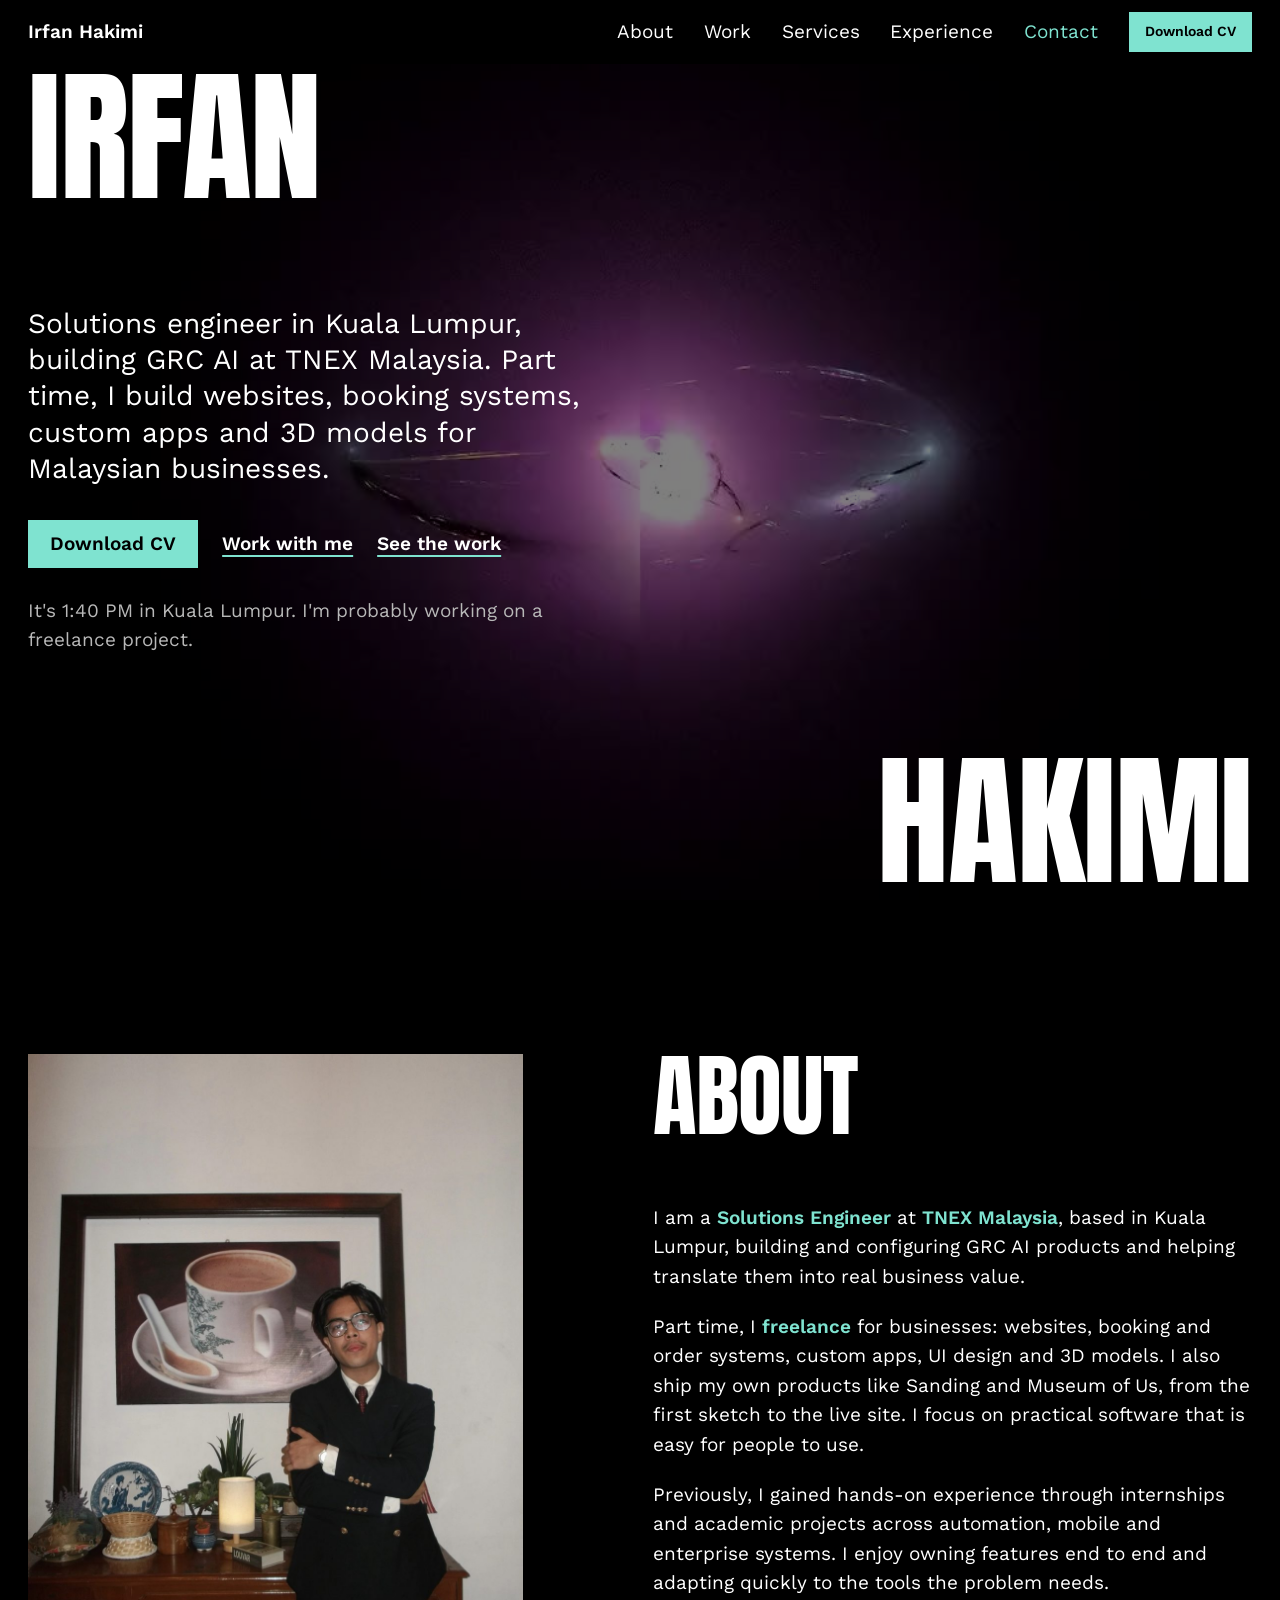
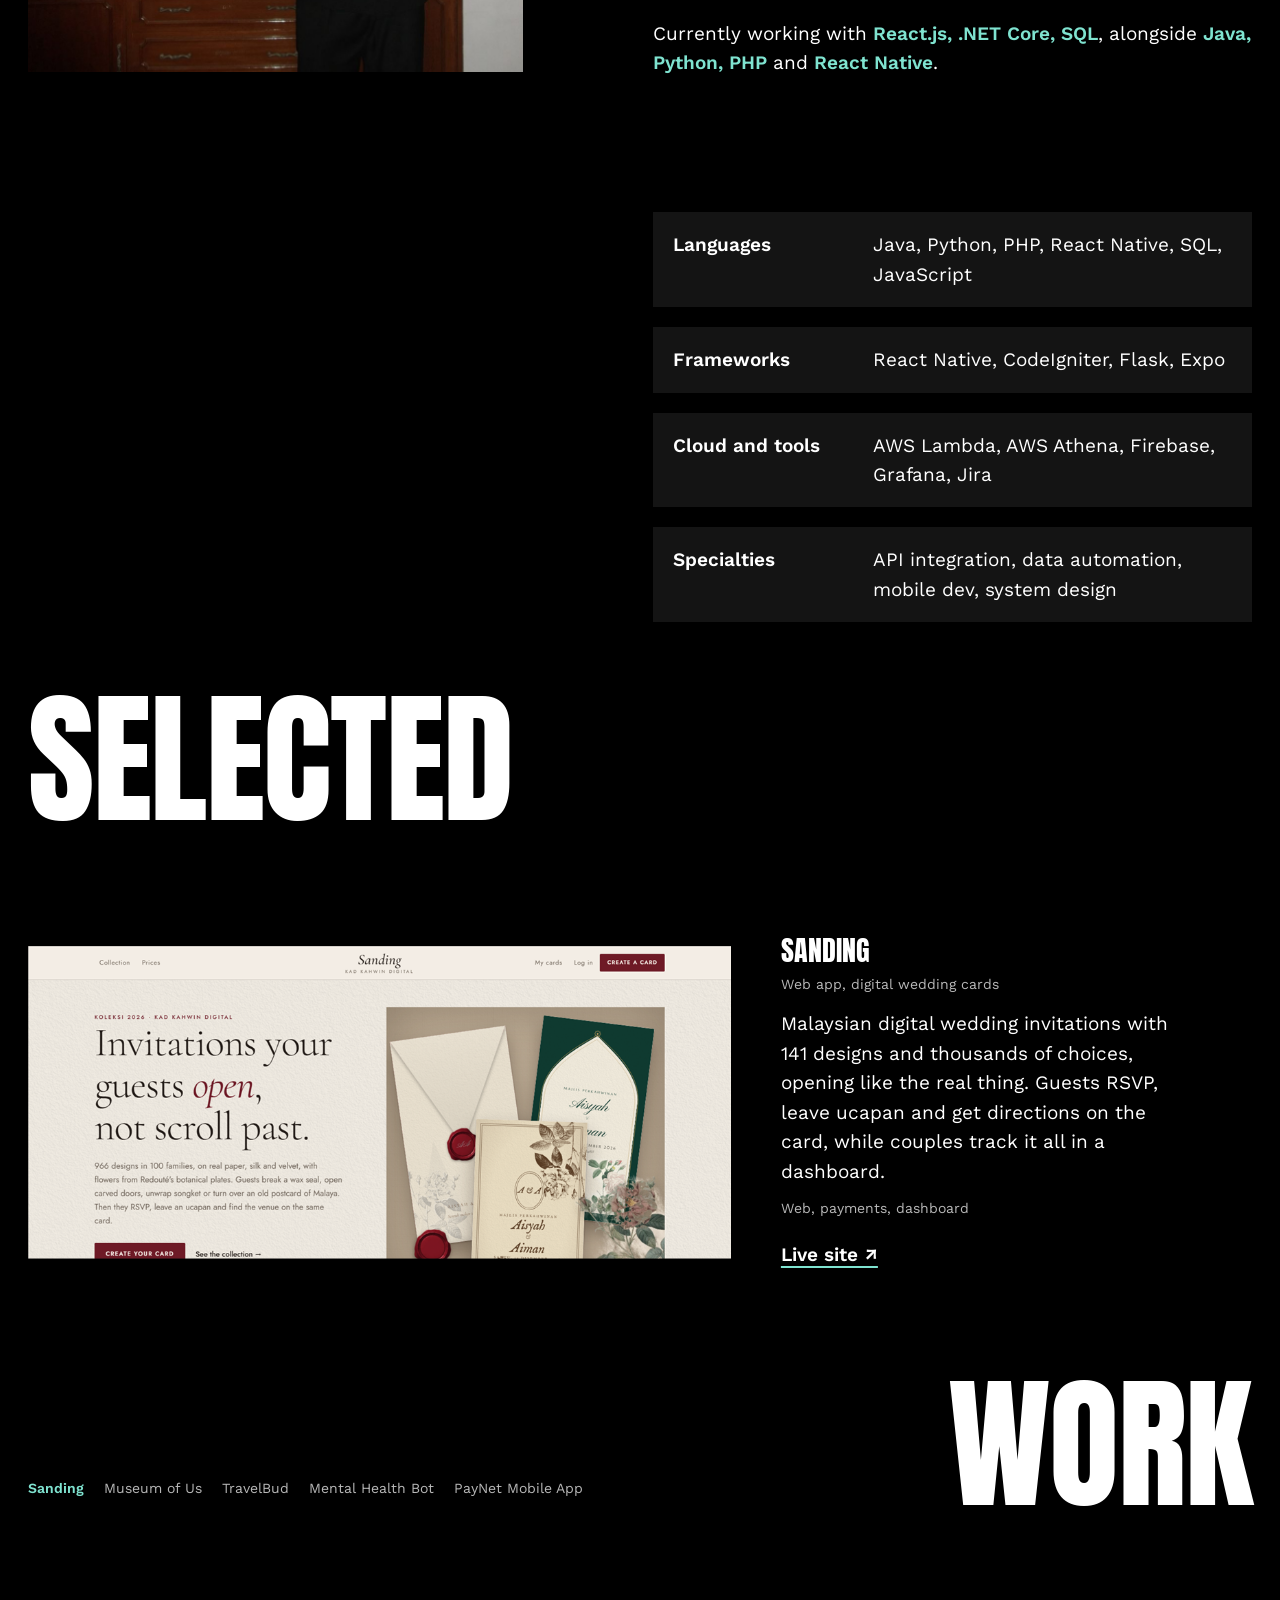
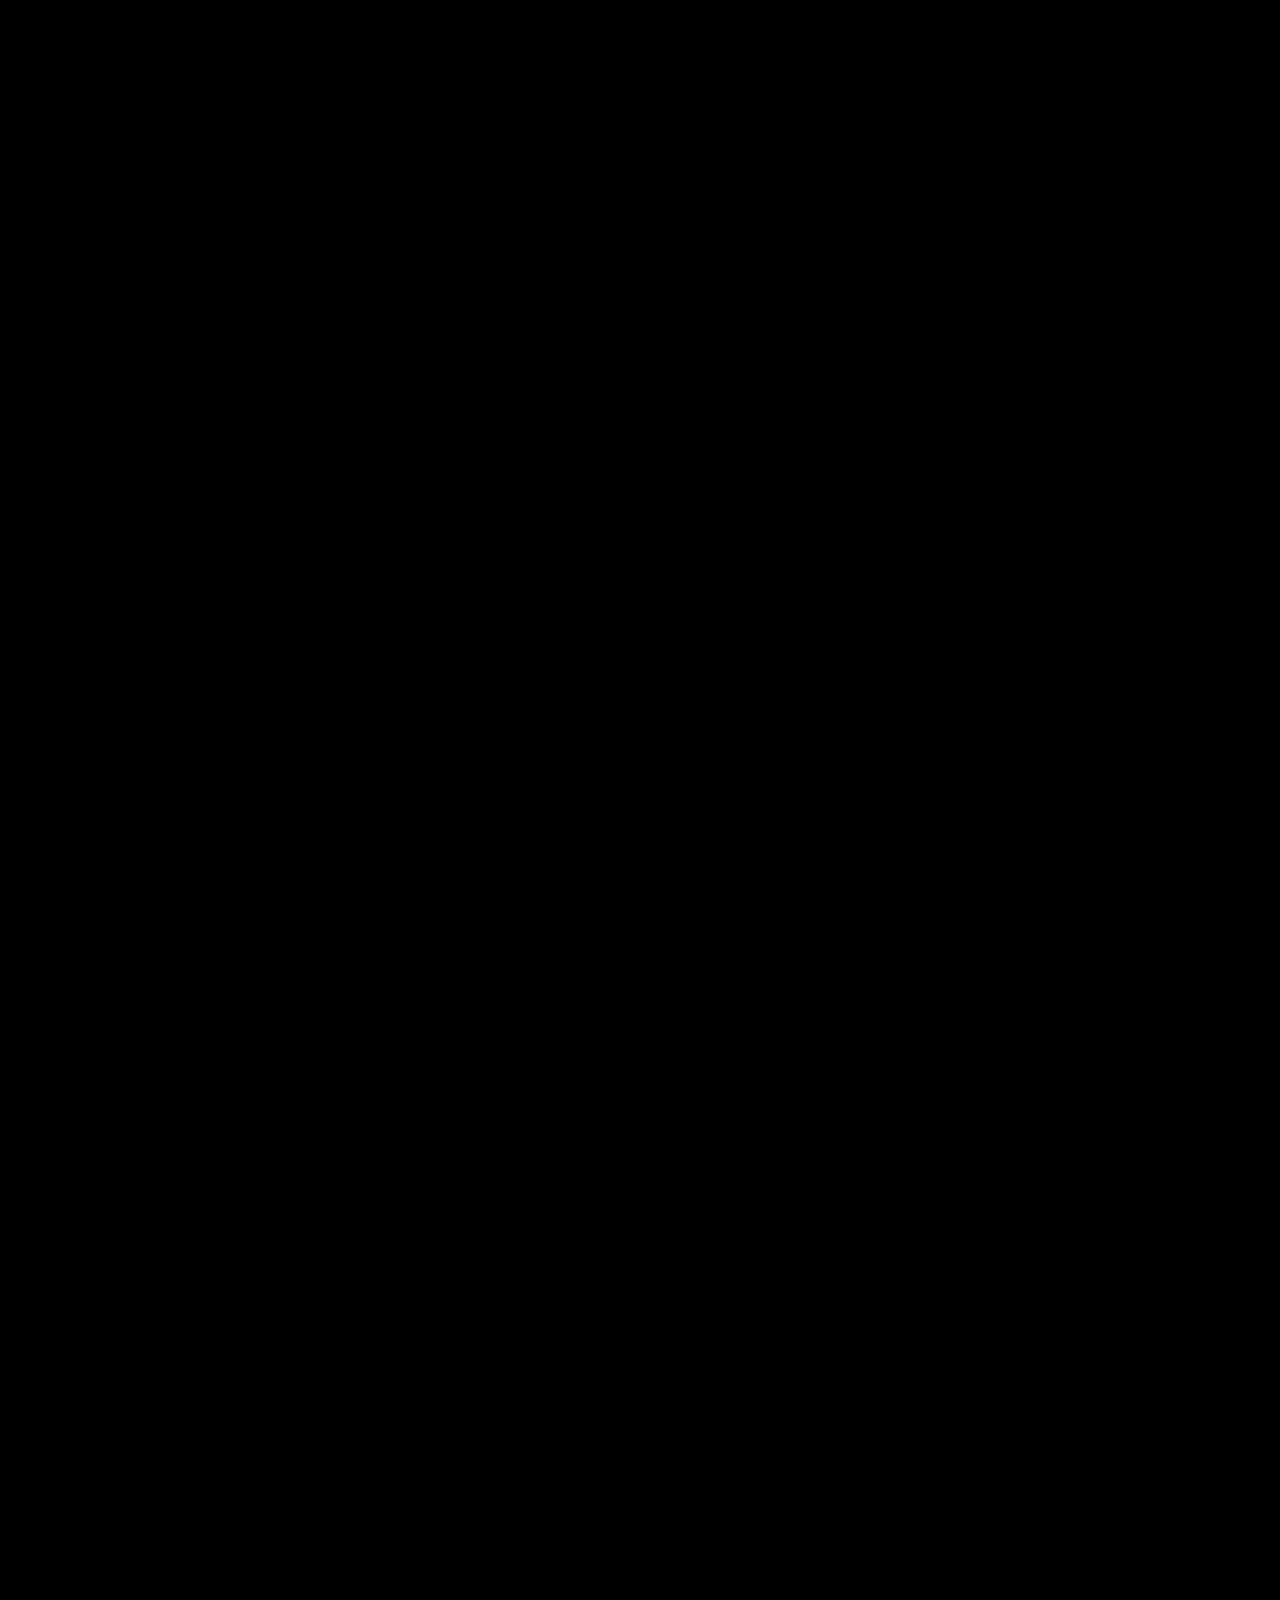
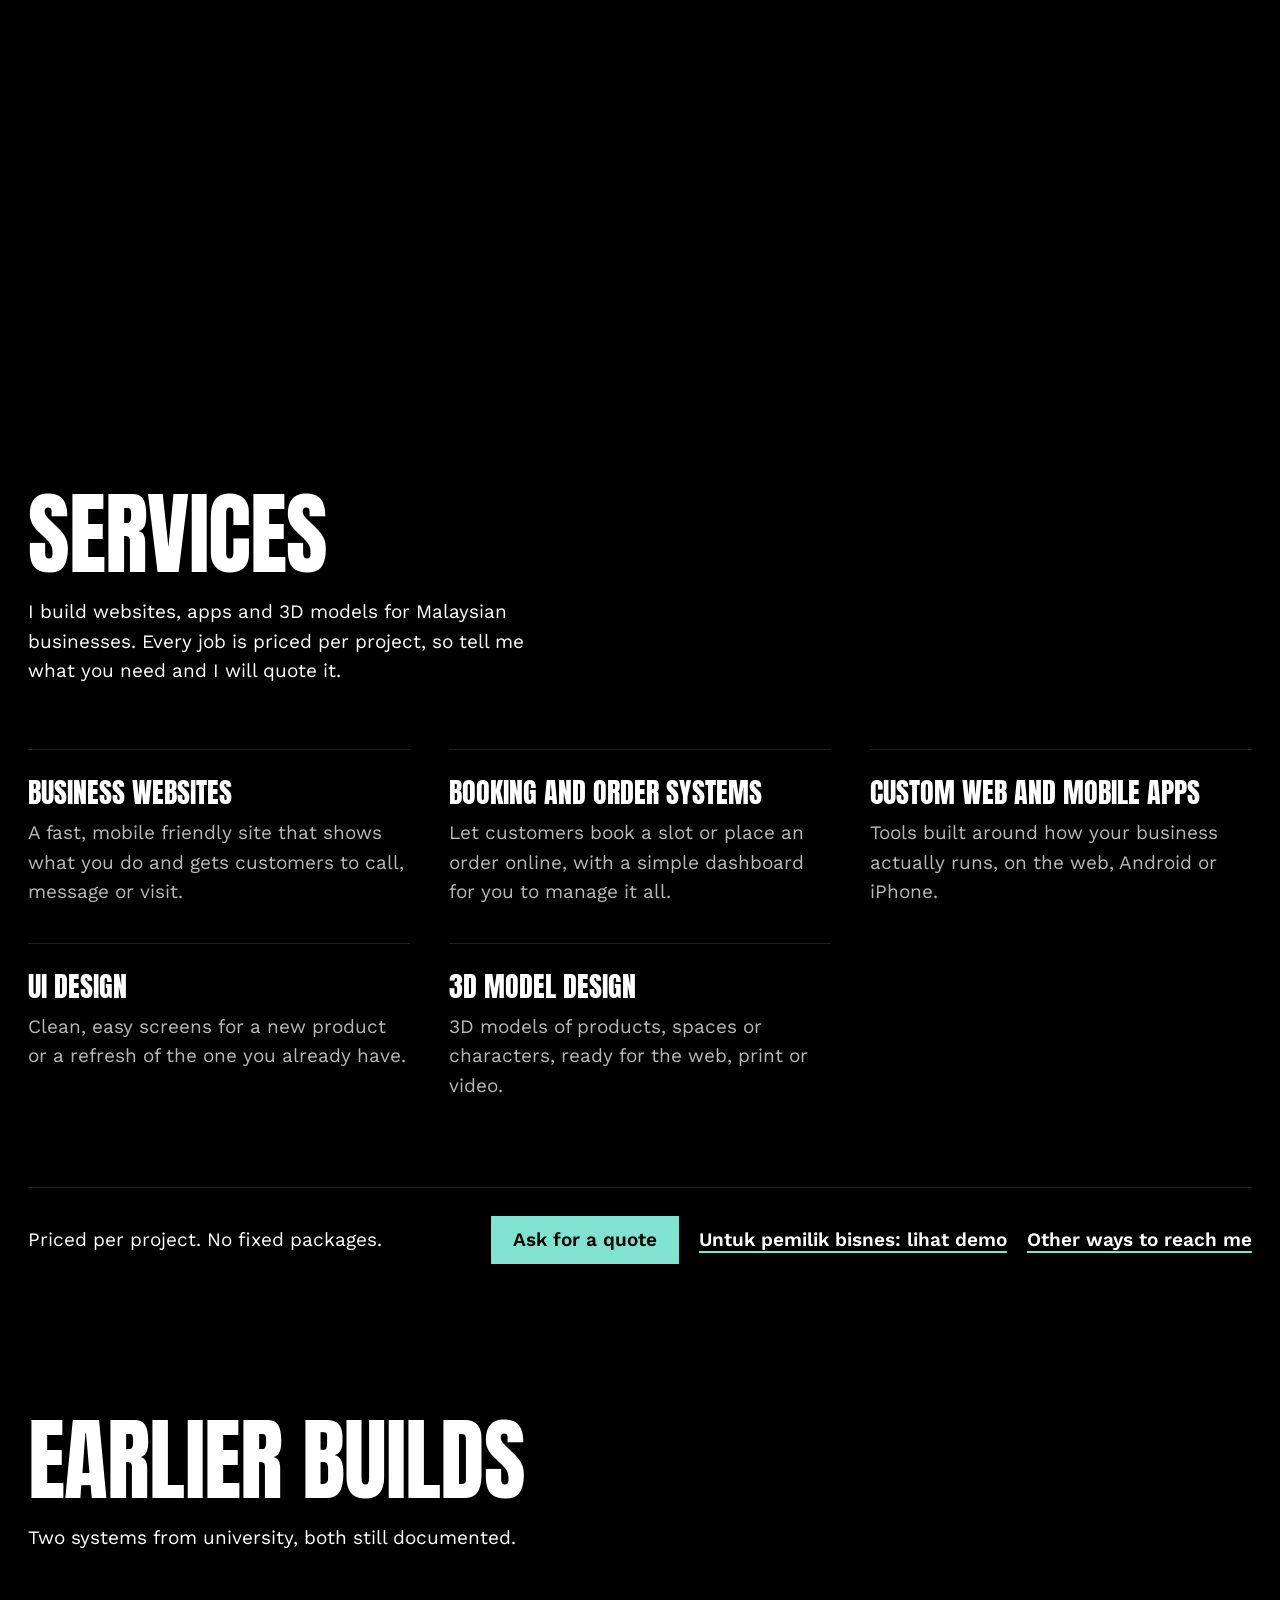
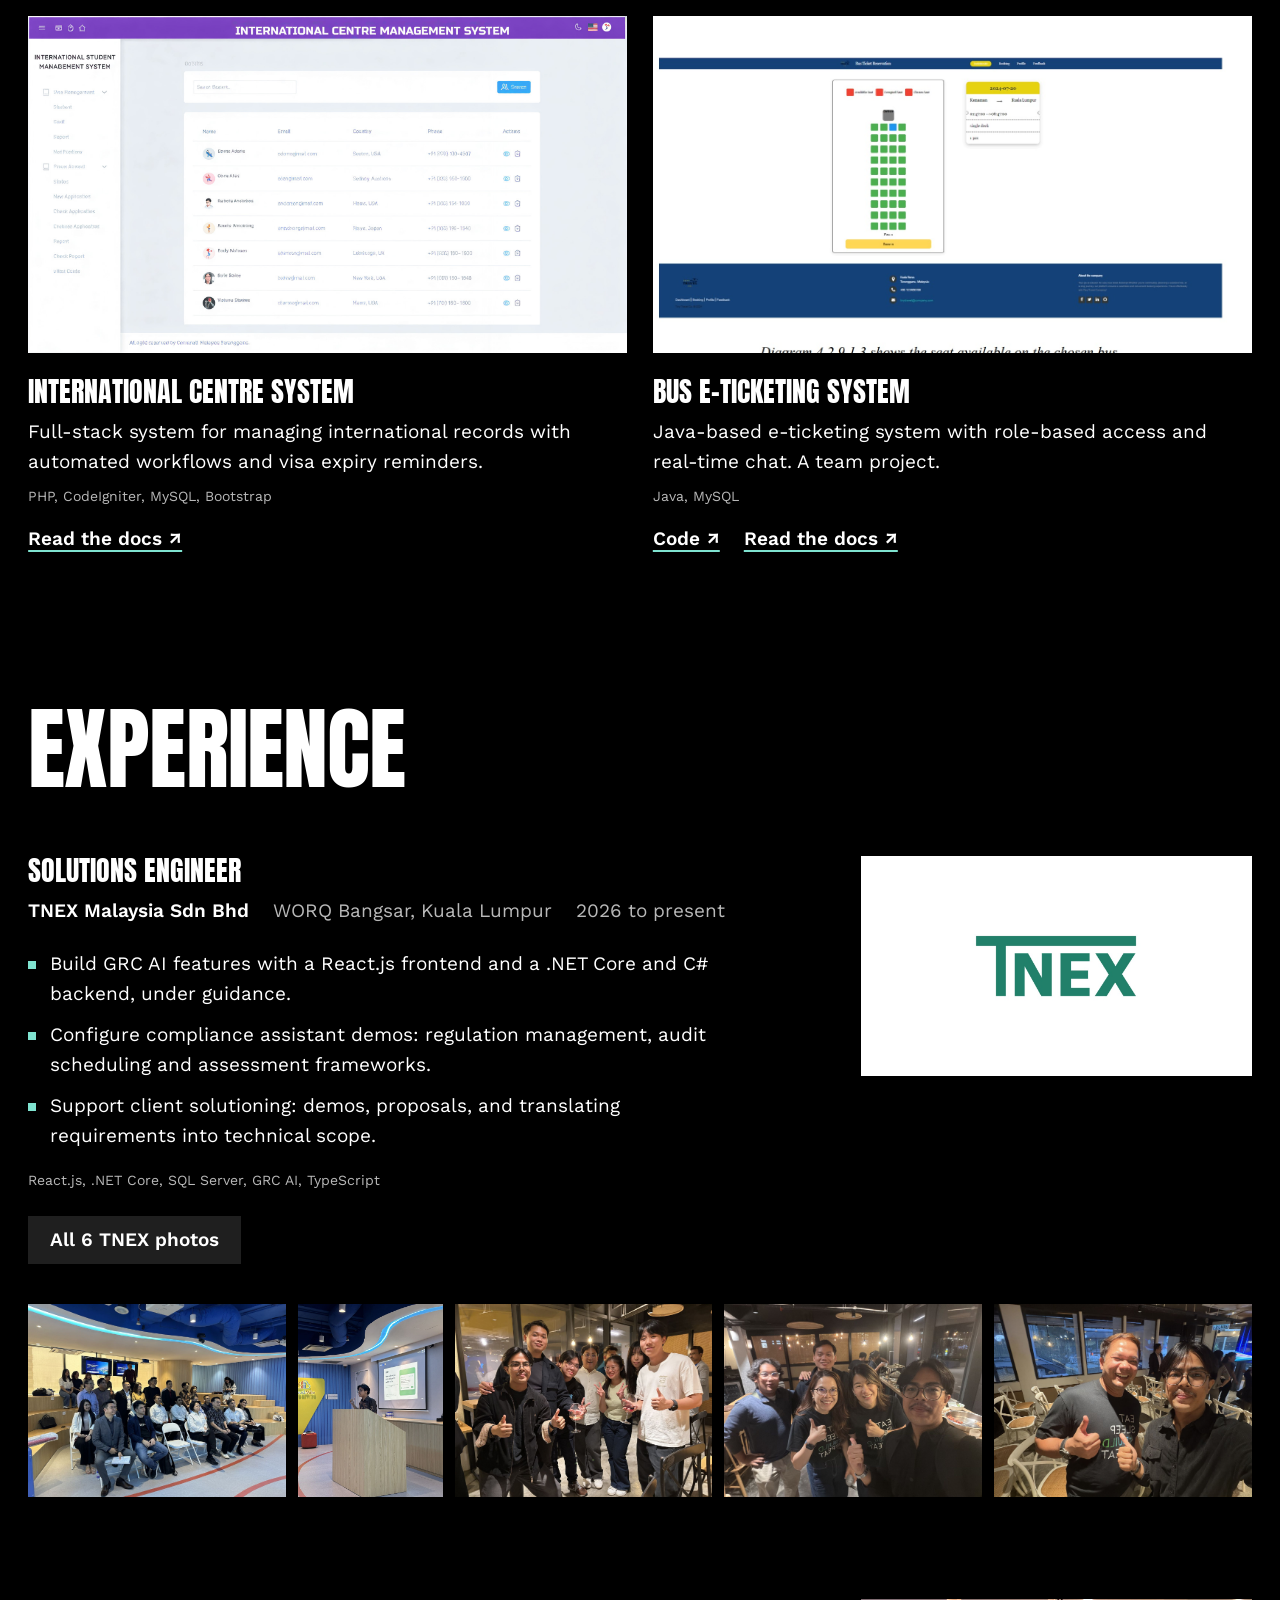
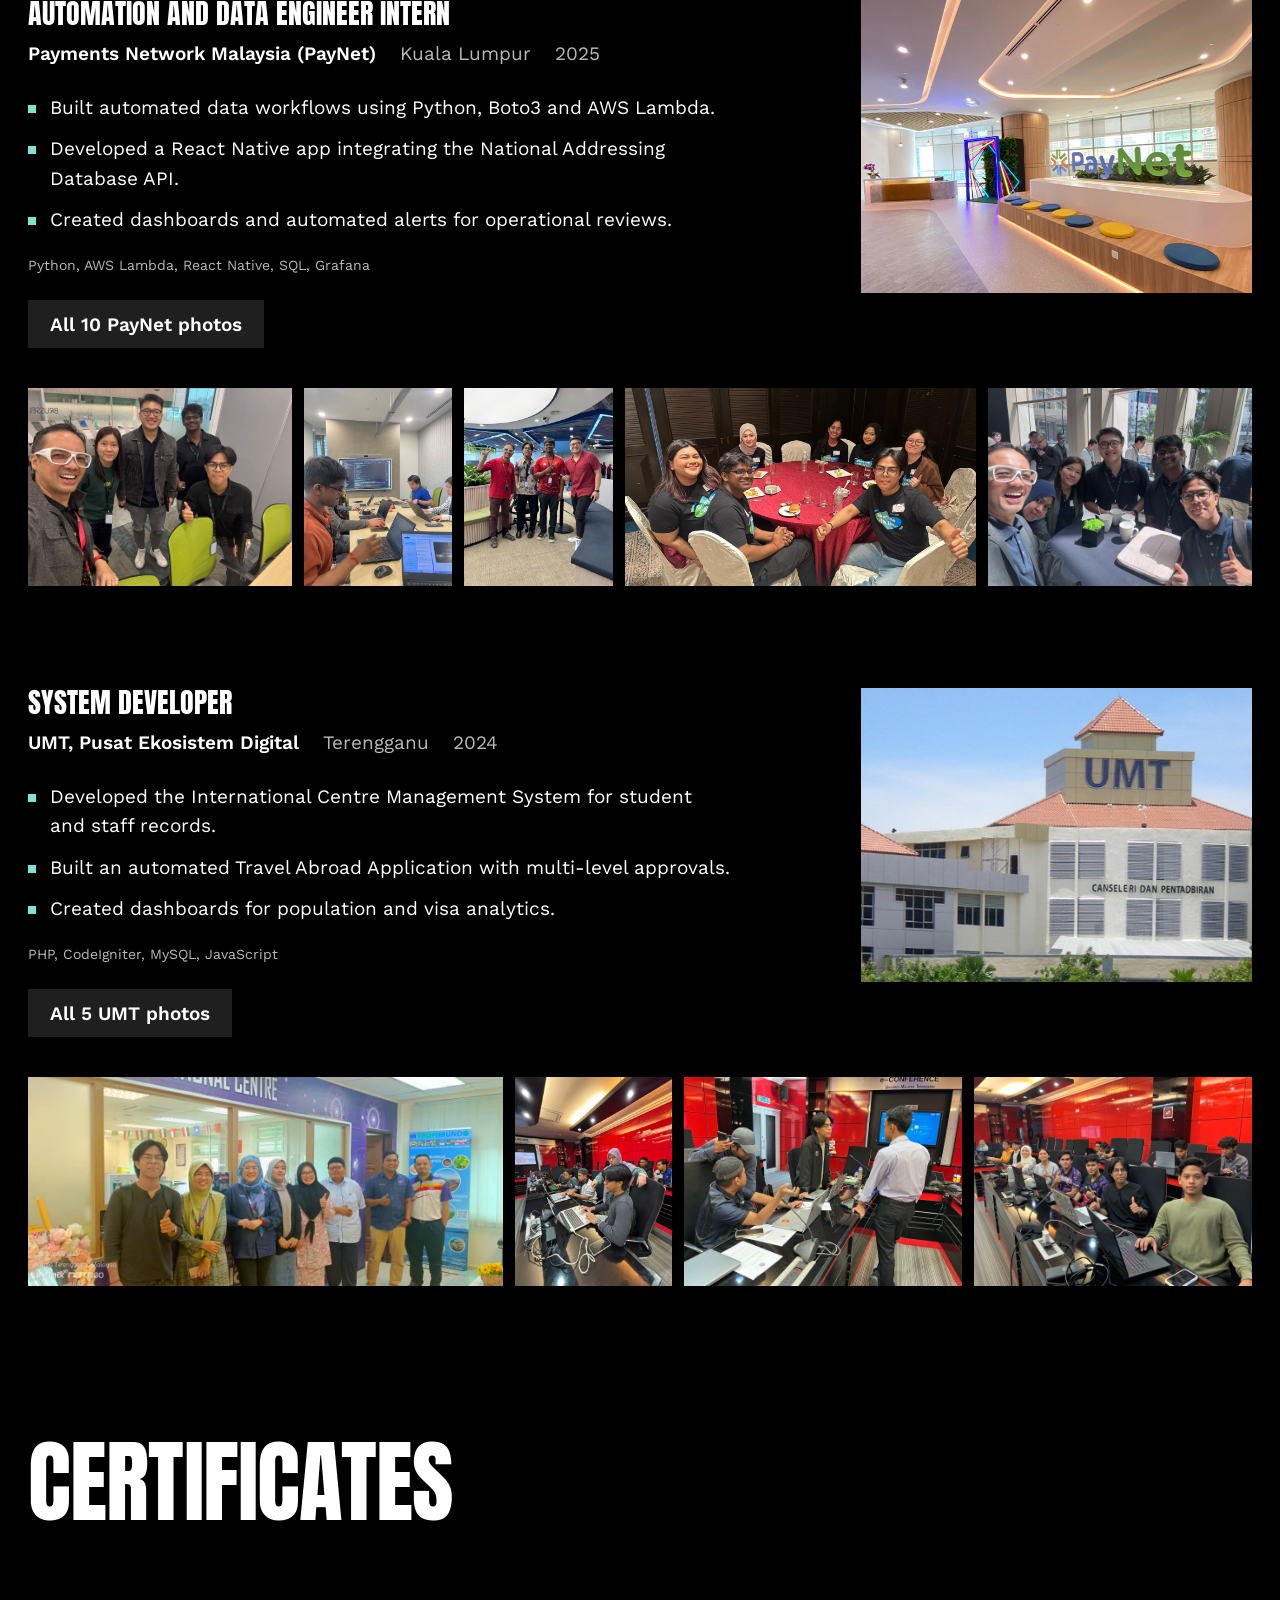
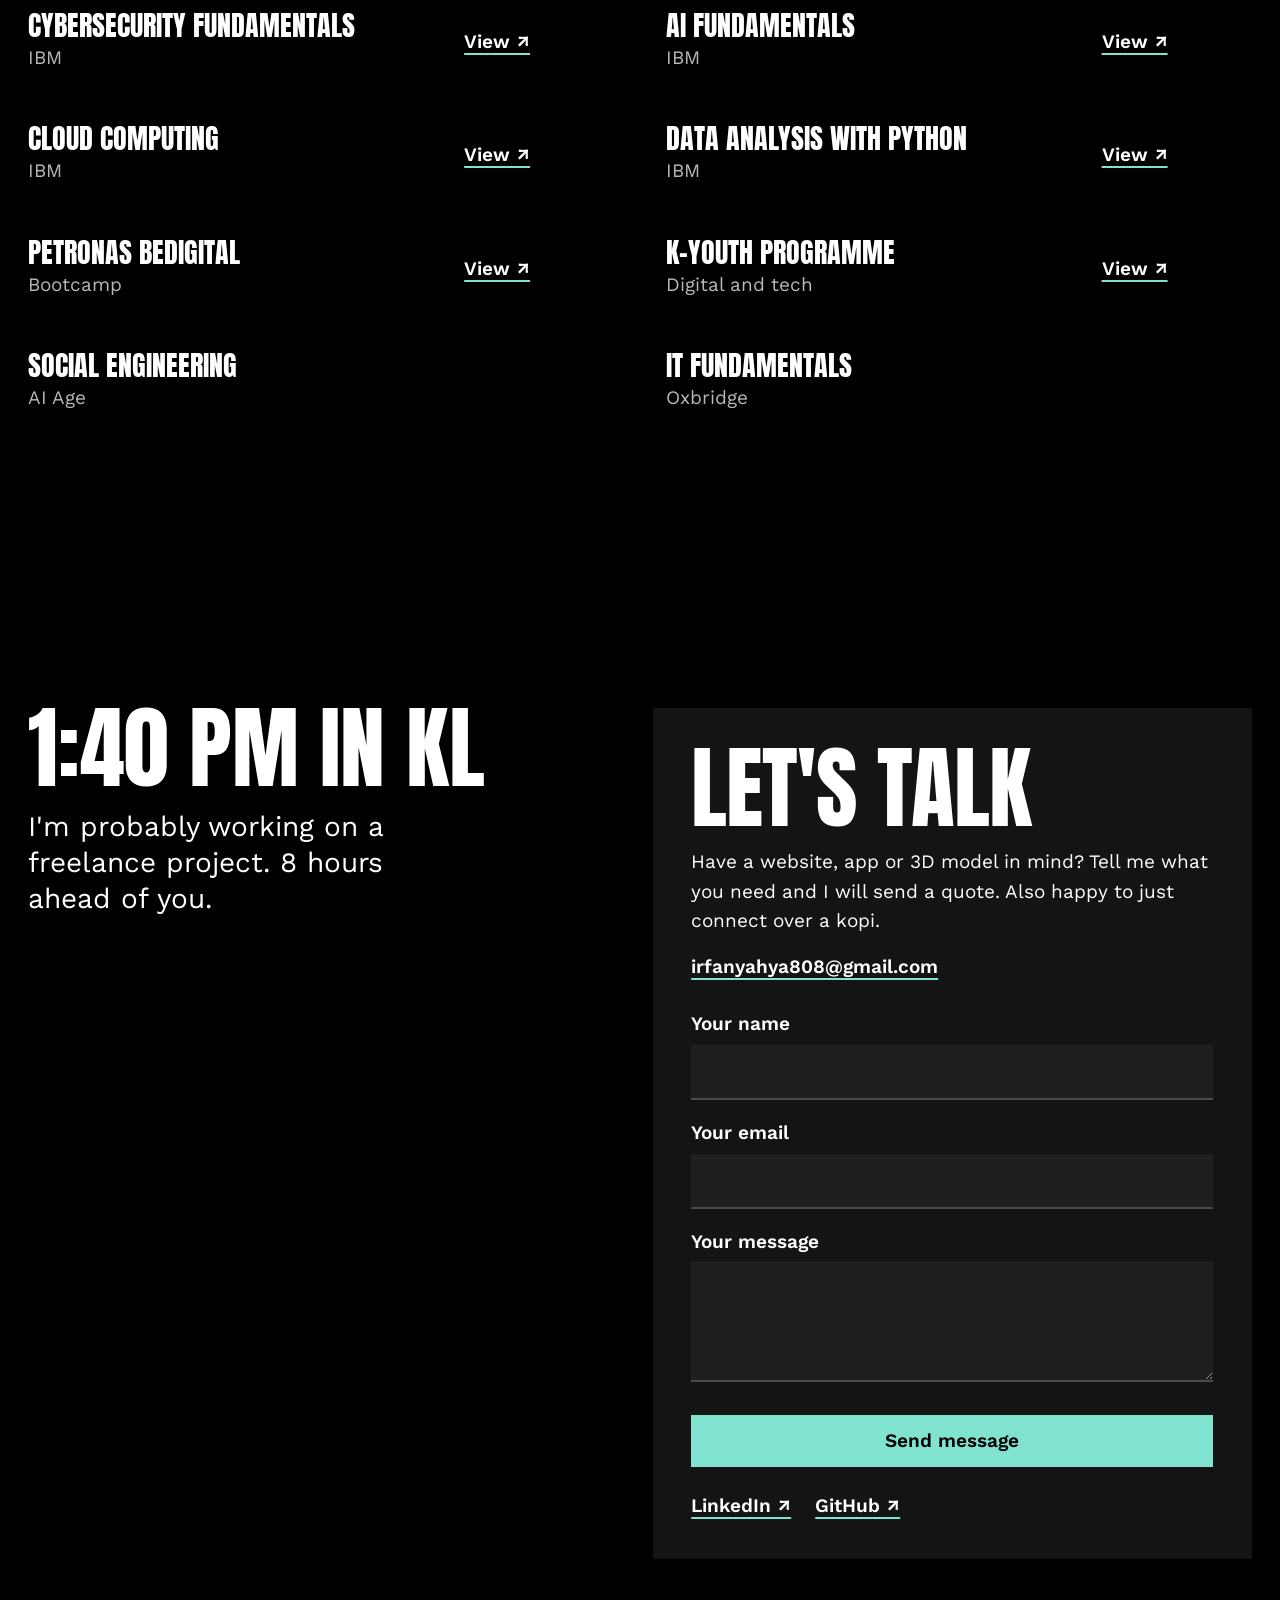
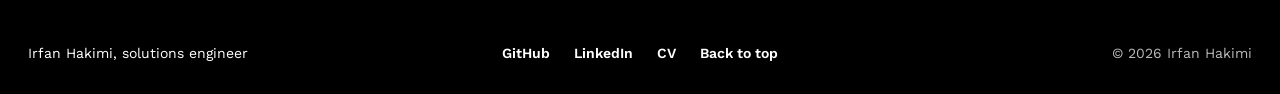
==== commit 59df018f: "3.5 (business page /kerja/ in Malay, boutique, clinic booking and restaurant demos) Co-Authored-By: " ====
--- a/index.html
+++ b/index.html
@@ -1603,6 +1603,7 @@
               href="mailto:irfanyahya808@gmail.com?subject=Project%20enquiry"
               >Ask for a quote</a
             >
+            <a class="link" href="/kerja/" lang="ms">Untuk pemilik bisnes: lihat demo</a>
             <a class="link" href="#contact">Other ways to reach me</a>
           </div>
         </div>
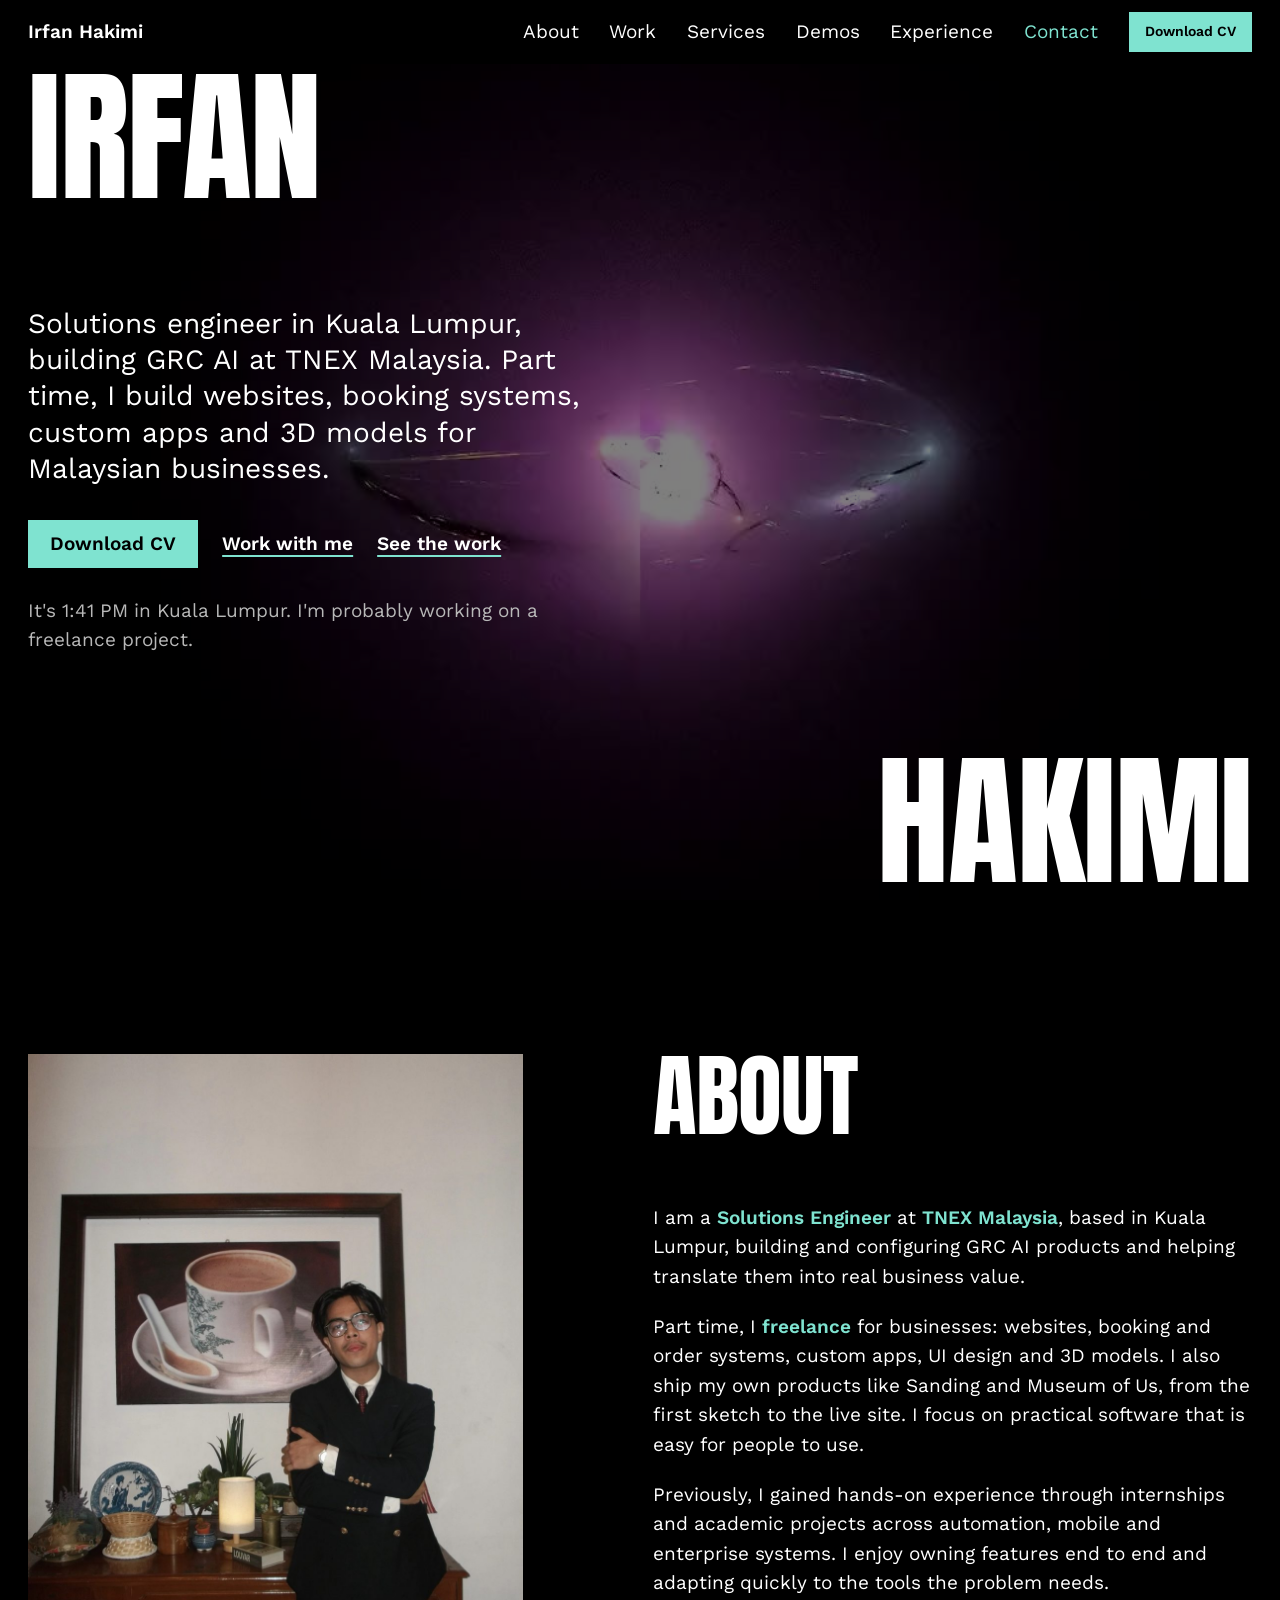
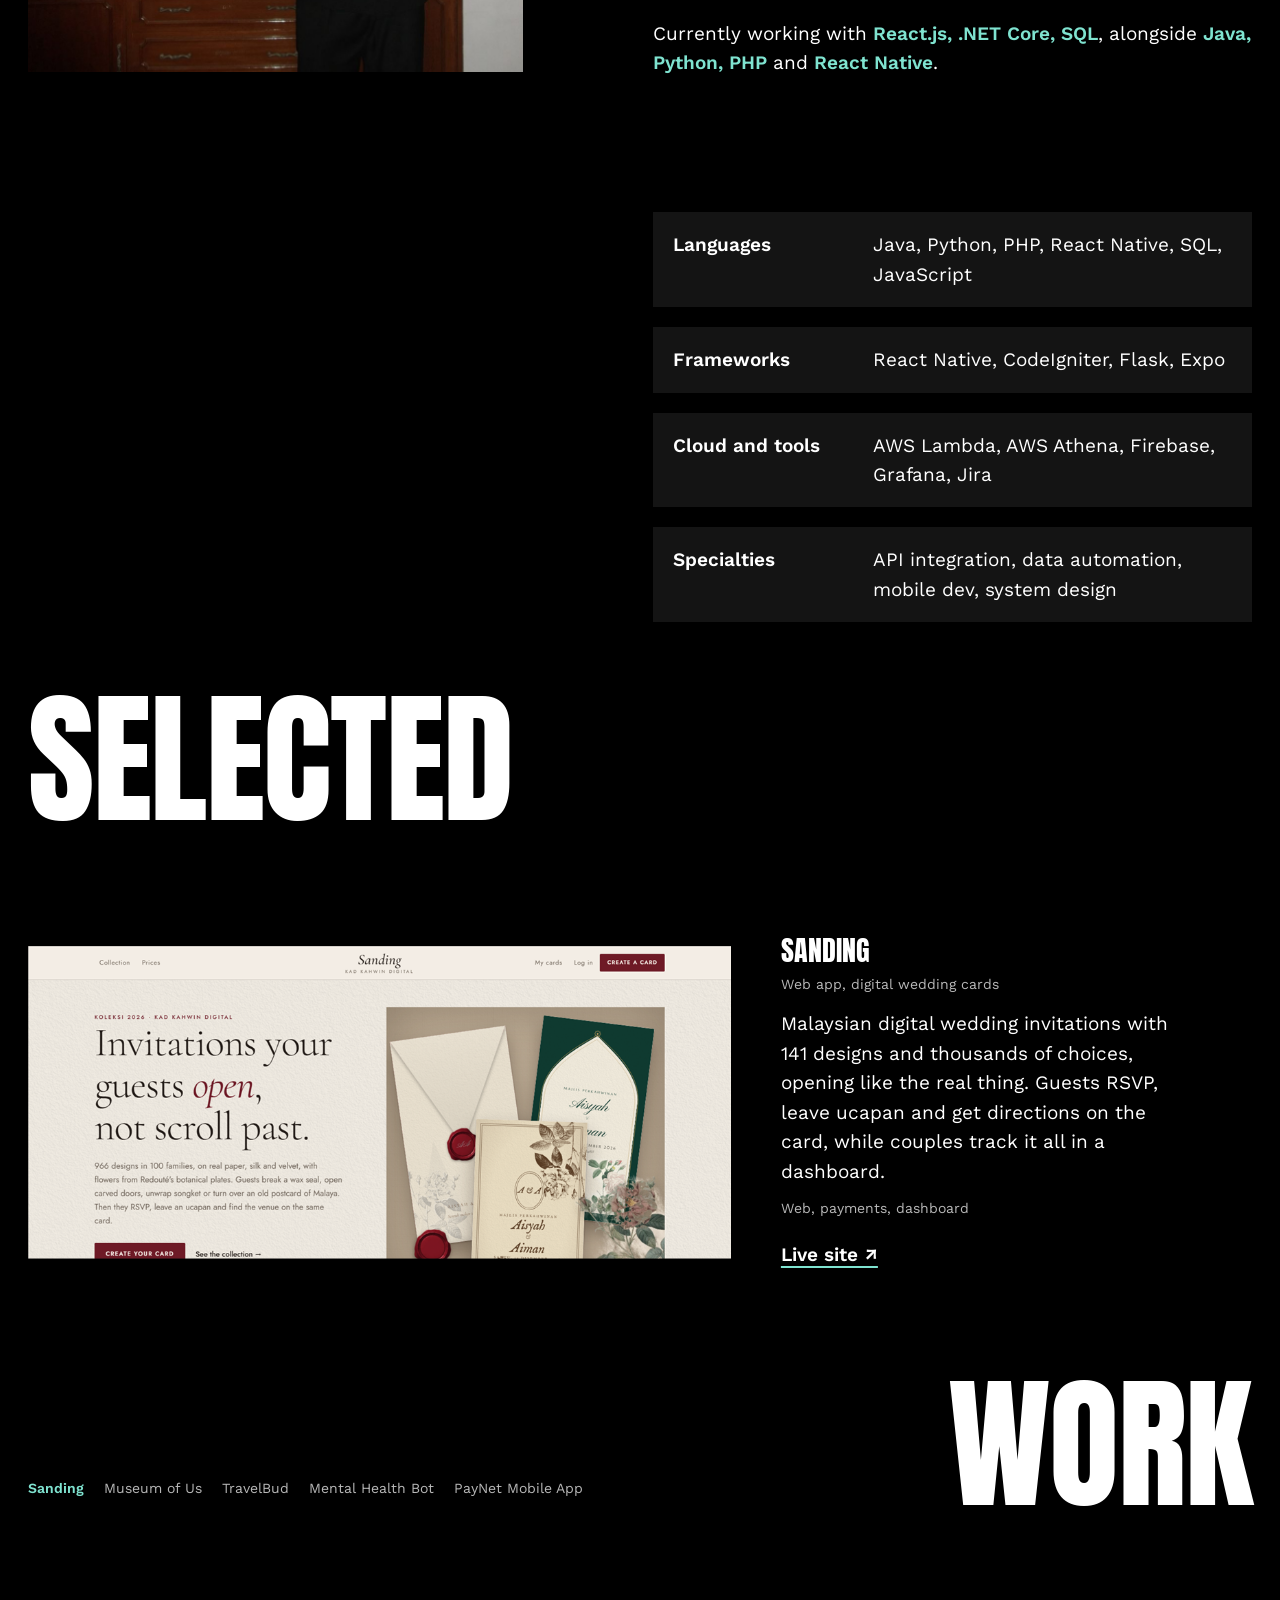
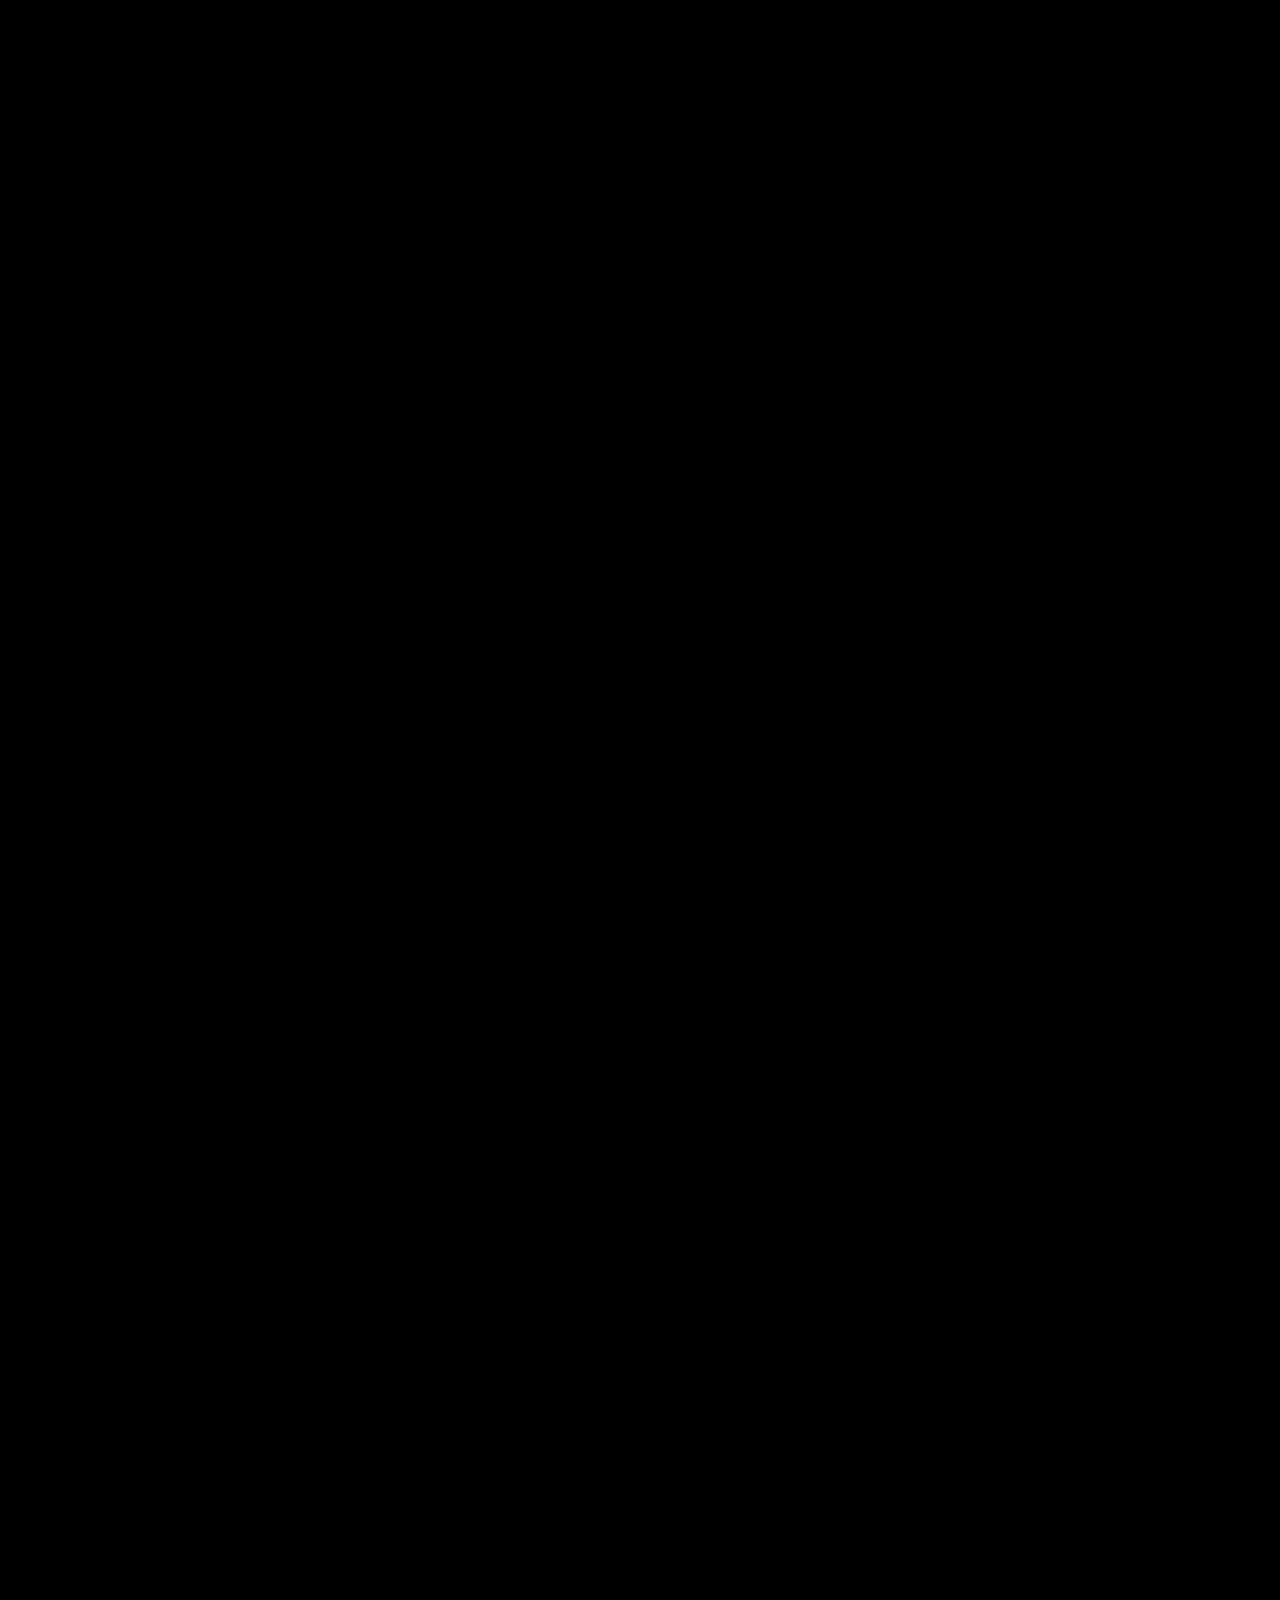
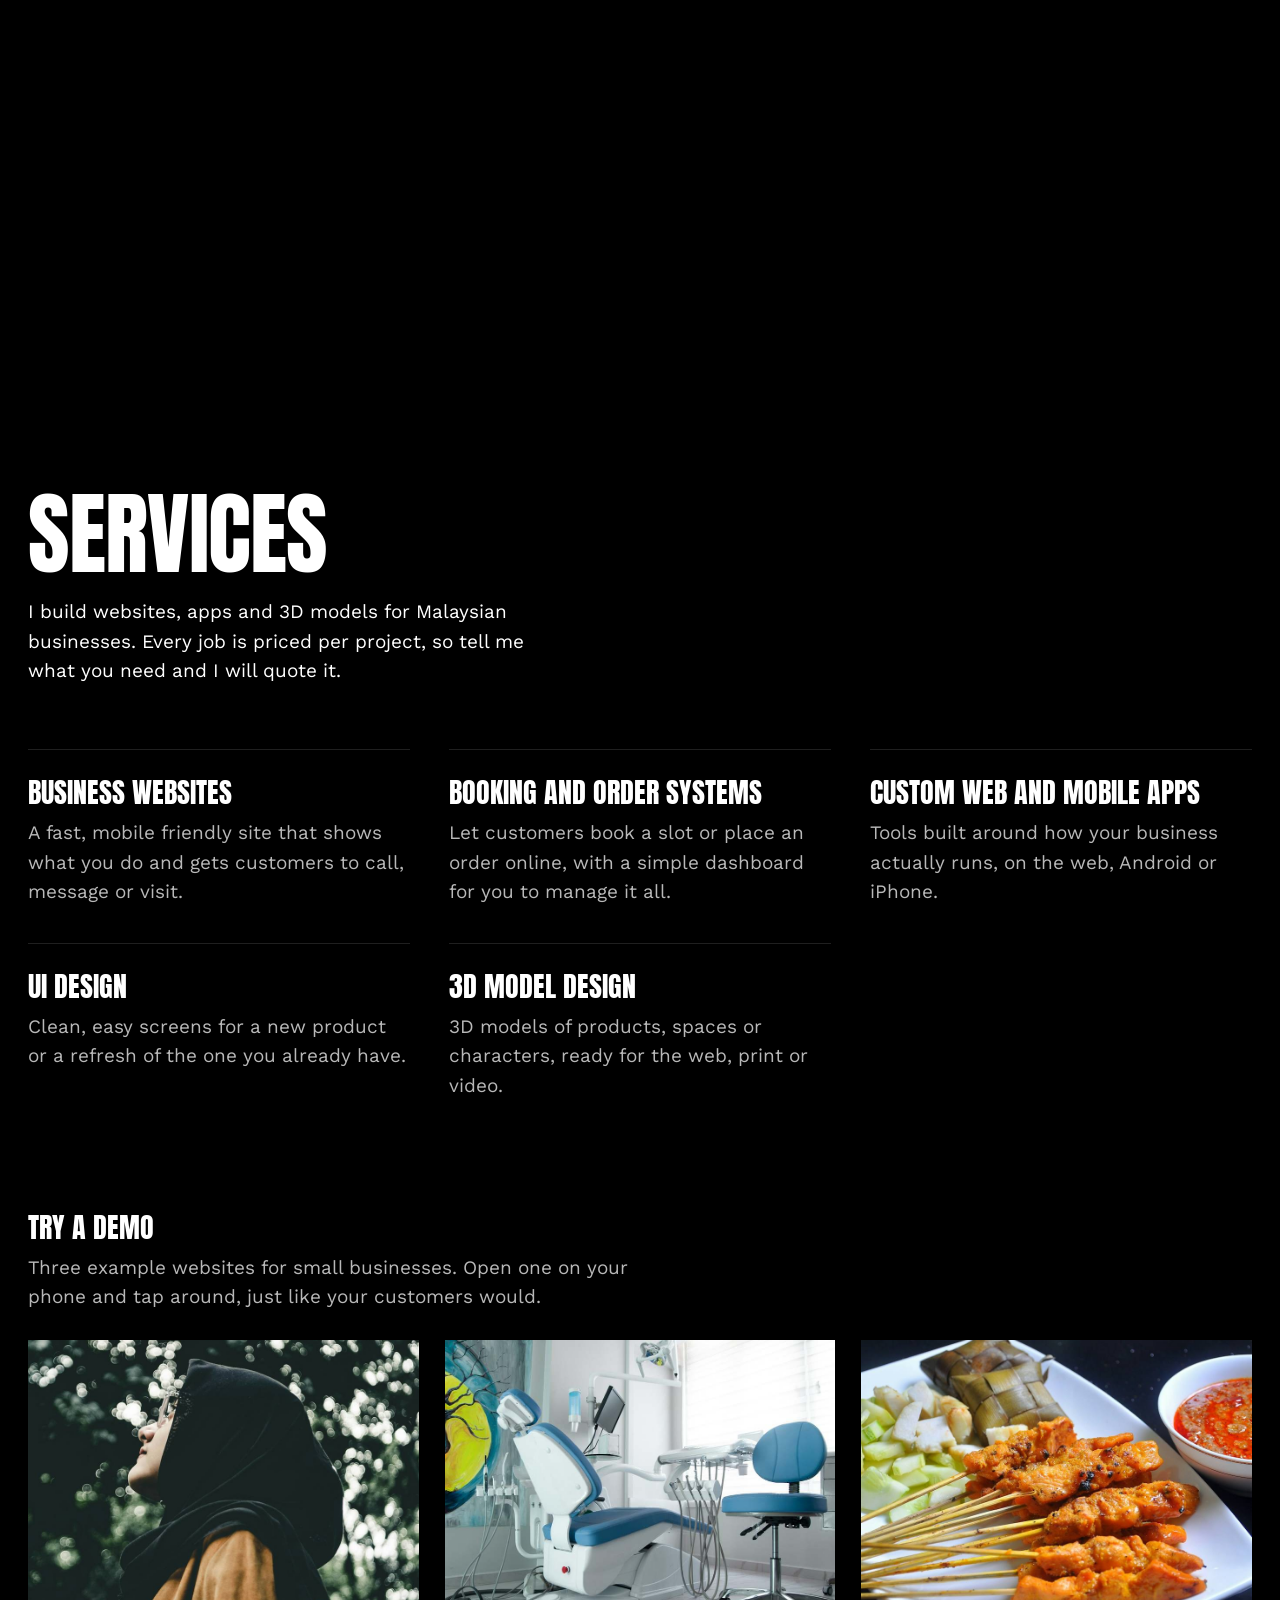
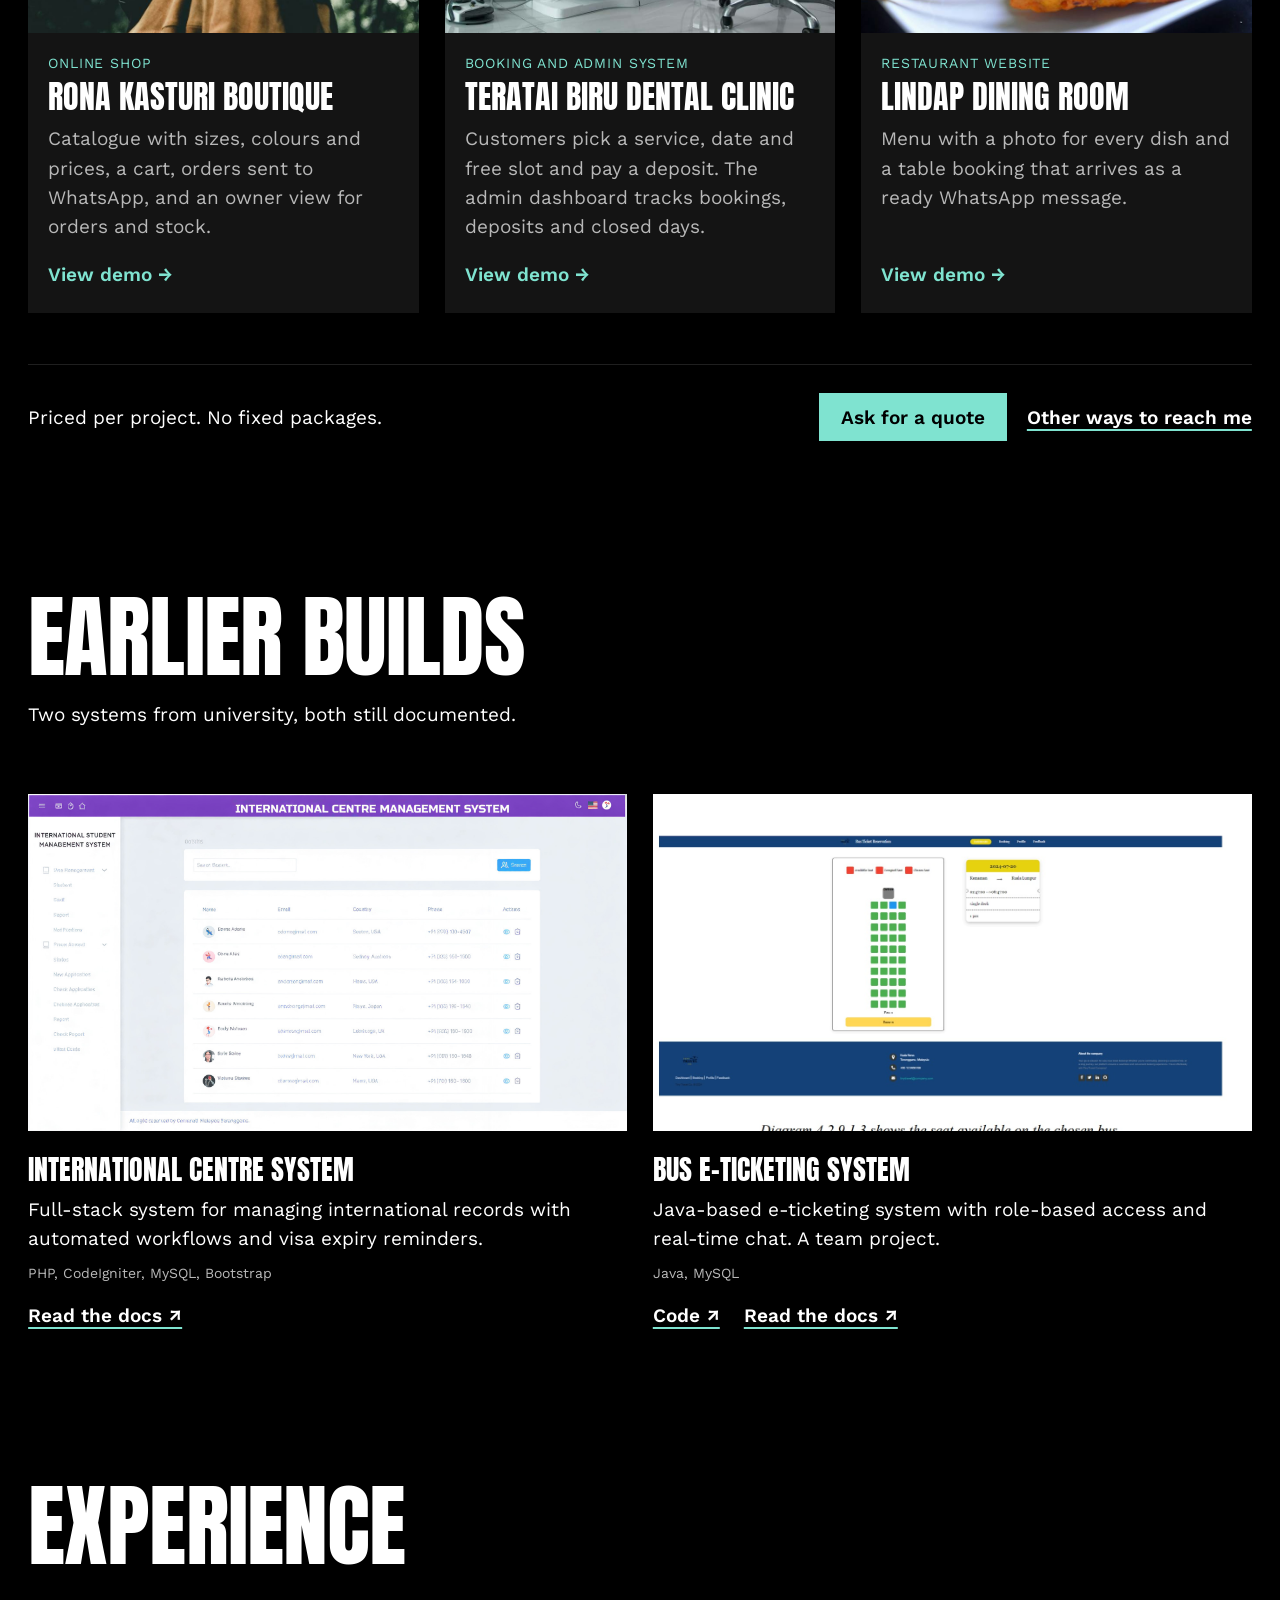
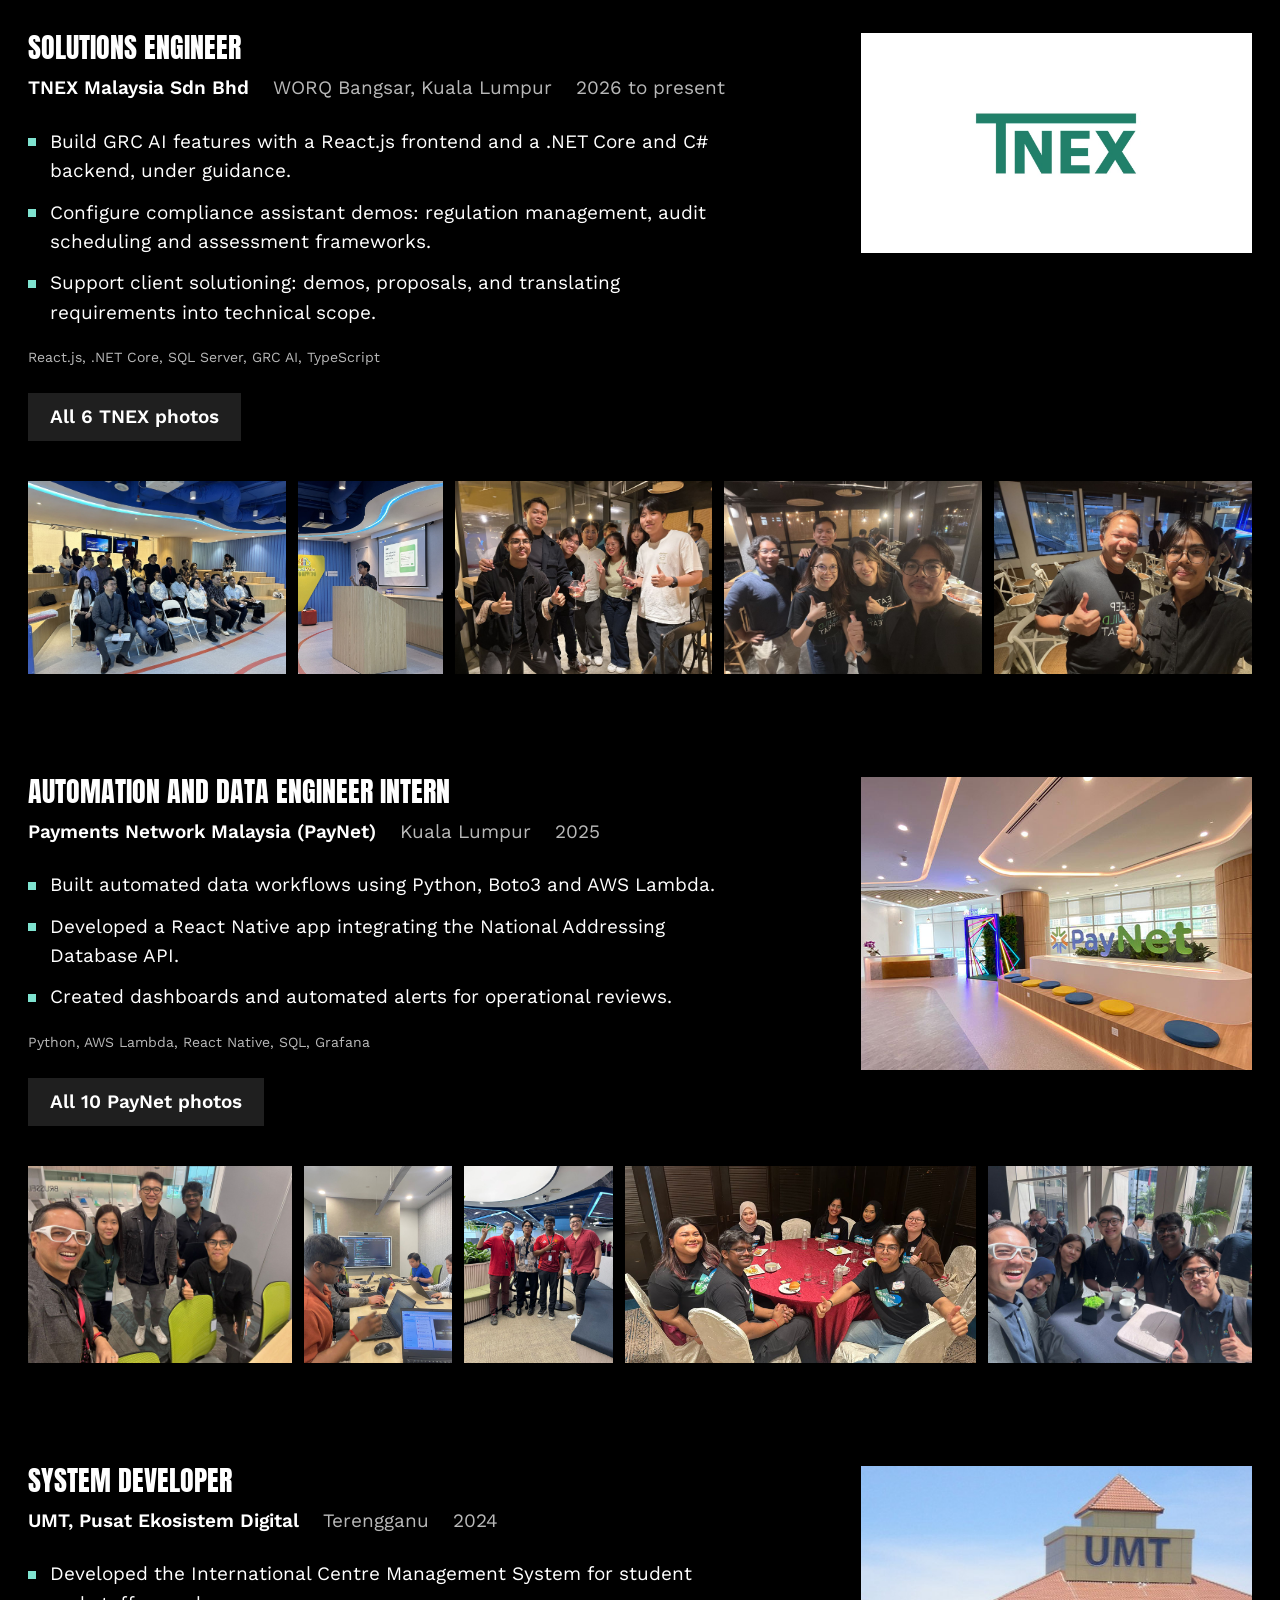
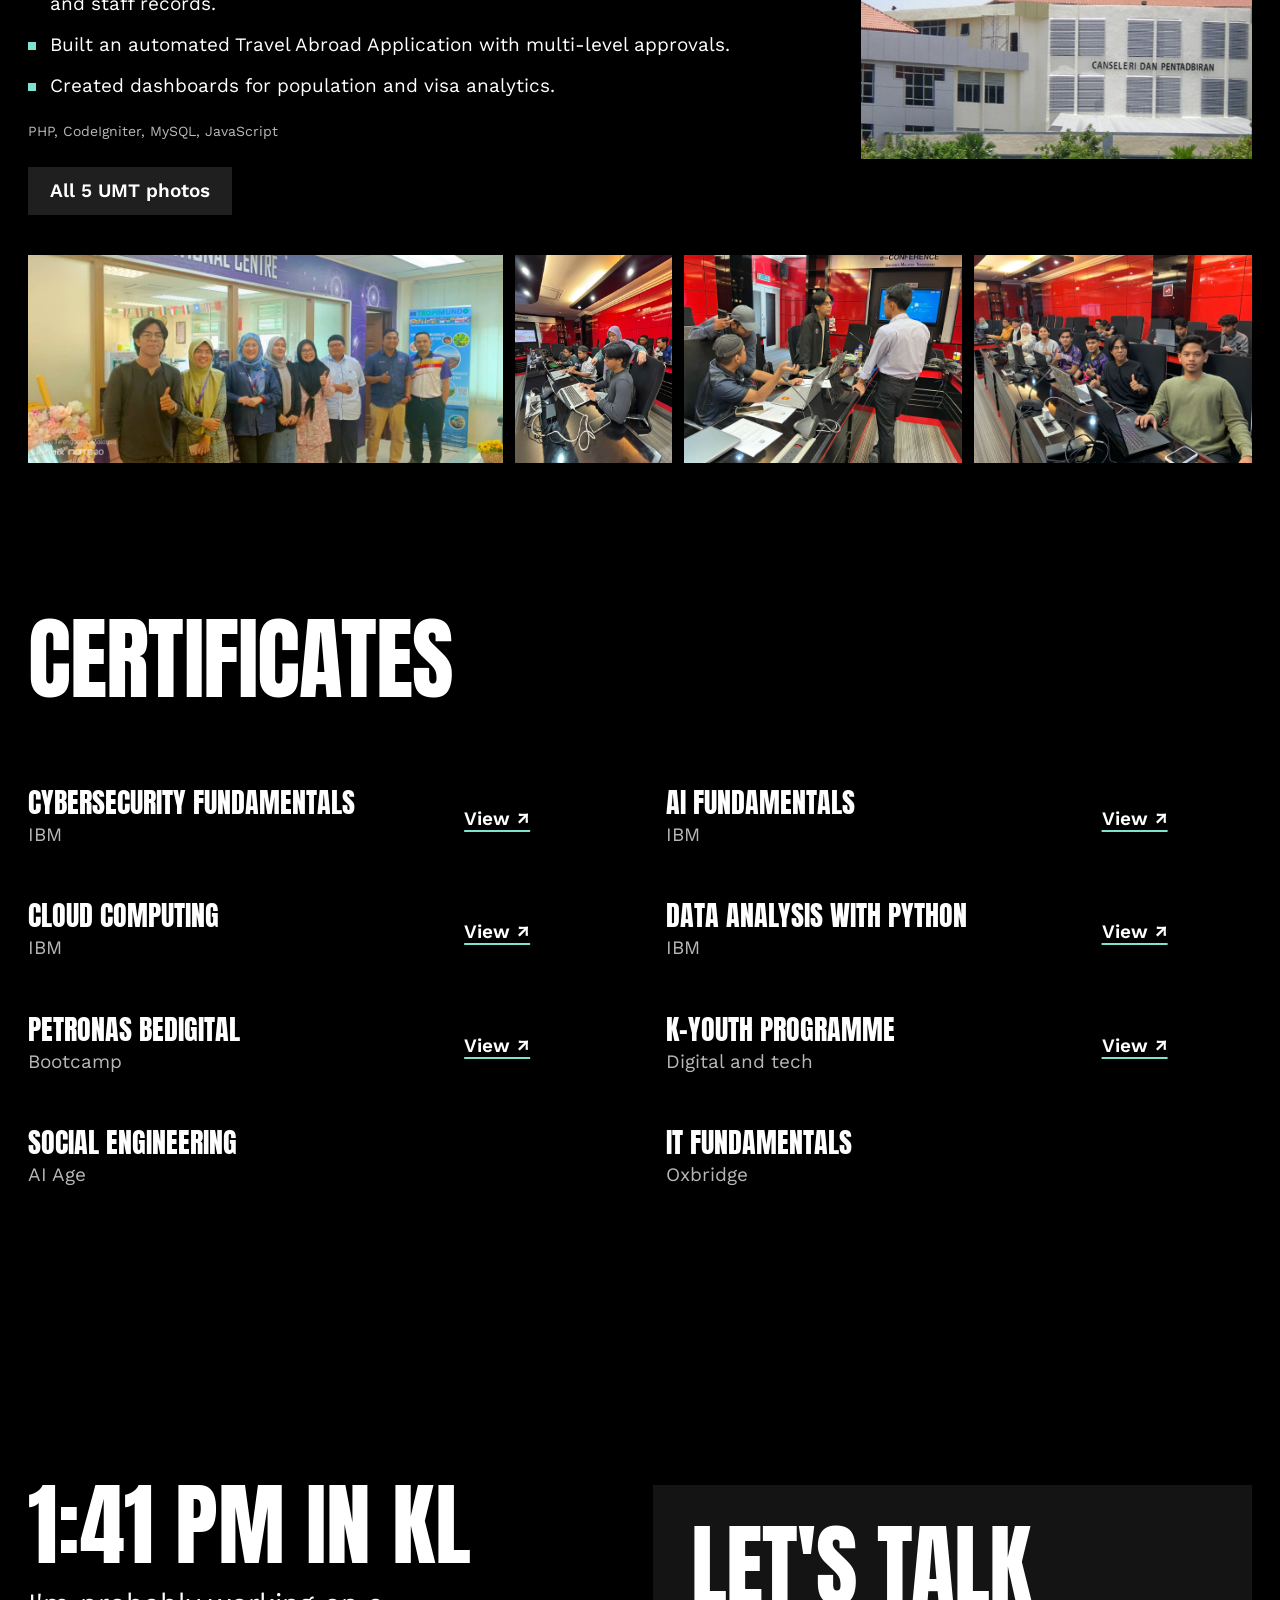
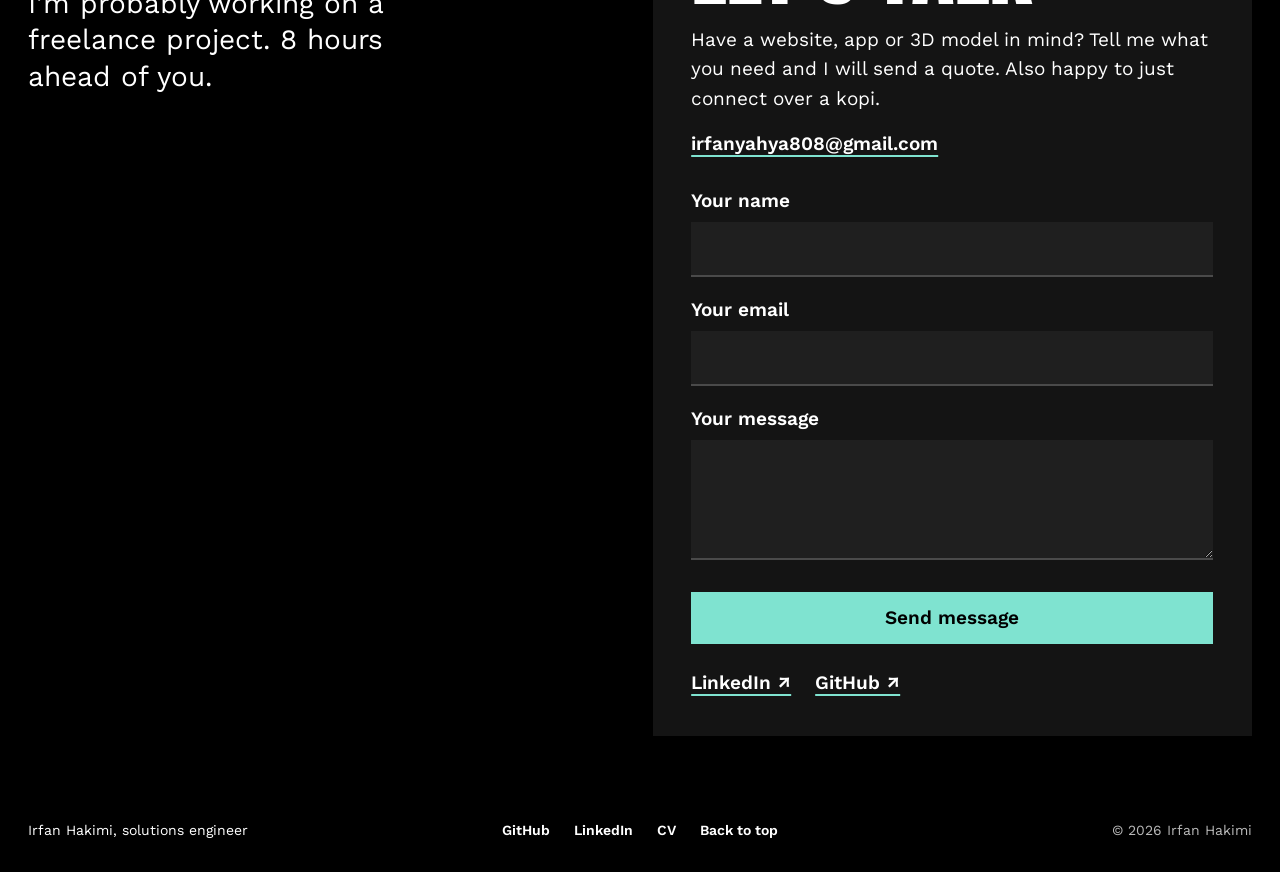
==== commit f4ad943b: "3.6 (demo cards in Services and Demos in the menu; kerja: every project is my own work) Co-Authored-" ====
--- a/index.html
+++ b/index.html
@@ -553,6 +553,87 @@
         gap: 20px;
       }
 
+      /* Demos: three big tappable cards */
+      .demos {
+        margin-top: clamp(48px, 6vw, 88px);
+      }
+
+      .demos-head p {
+        margin-top: 12px;
+        max-width: 52ch;
+        color: var(--muted);
+      }
+
+      .demo-cards {
+        margin-top: 28px;
+        display: grid;
+        grid-template-columns: repeat(3, minmax(0, 1fr));
+        gap: clamp(16px, 2vw, 28px);
+      }
+
+      .demo-card {
+        display: flex;
+        flex-direction: column;
+        background: var(--surface);
+        color: var(--ink);
+        text-decoration: none;
+        padding-bottom: 24px;
+        transition: transform 0.4s var(--ease-out), background 0.3s;
+      }
+
+      .demo-card:hover {
+        transform: translateY(-4px);
+        background: var(--surface-2);
+      }
+
+      .demo-card img {
+        width: 100%;
+        aspect-ratio: 4 / 3;
+        object-fit: cover;
+        background: var(--surface-2);
+      }
+
+      .demo-card > span {
+        padding-inline: 20px;
+      }
+
+      .demo-kind {
+        margin-top: 20px;
+        color: var(--accent);
+        text-transform: uppercase;
+        letter-spacing: 0.06em;
+      }
+
+      .demo-name {
+        margin-top: 6px;
+        font-family: var(--font-display);
+        font-size: clamp(1.5rem, 1.2rem + 1vw, 2rem);
+        text-transform: uppercase;
+        line-height: 1.05;
+      }
+
+      .demo-desc {
+        margin-top: 10px;
+        color: var(--muted);
+        flex: 1;
+      }
+
+      .demo-go {
+        margin-top: 18px;
+        font-weight: 600;
+        color: var(--accent);
+      }
+
+      @media (max-width: 1024px) {
+        .demo-cards {
+          grid-template-columns: 1fr;
+        }
+        .demo-card img {
+          aspect-ratio: 16 / 9;
+        }
+        .demo-card > span { padding-inline: 18px; }
+      }
+
       @media (max-width: 1024px) {
         .services {
           grid-template-columns: repeat(2, minmax(0, 1fr));
@@ -1280,6 +1361,7 @@
         <a href="#about">About</a>
         <a href="#work">Work</a>
         <a href="#services">Services</a>
+        <a href="#demos">Demos</a>
         <a href="#experience">Experience</a>
         <a href="#contact">Contact</a>
         <a class="btn btn-accent" href="file/Irfan_Hakimi_CV.pdf" download
@@ -1595,6 +1677,36 @@
             <p>3D models of products, spaces or characters, ready for the web, print or video.</p>
           </li>
         </ul>
+        <div class="demos" id="demos">
+          <div class="demos-head" data-reveal>
+            <h3 class="h-item">Try a demo</h3>
+            <p>Three example websites for small businesses. Open one on your phone and tap around, just like your customers would.</p>
+          </div>
+          <div class="demo-cards">
+            <a class="demo-card" href="/demo/butik/" data-reveal>
+              <img src="demo/butik/img/b-hero-m.jpg" alt="Boutique demo: a woman in a tudung standing under trees" loading="lazy" />
+              <span class="demo-kind small">Online shop</span>
+              <span class="demo-name">Rona Kasturi boutique</span>
+              <span class="demo-desc">Catalogue with sizes, colours and prices, a cart, orders sent to WhatsApp, and an owner view for orders and stock.</span>
+              <span class="demo-go">View demo &rarr;</span>
+            </a>
+            <a class="demo-card" href="/demo/tempahan/" data-reveal style="--i: 1">
+              <img src="demo/tempahan/img/bilik-rawatan.jpg" alt="Booking demo: a dental treatment room" loading="lazy" />
+              <span class="demo-kind small">Booking and admin system</span>
+              <span class="demo-name">Teratai Biru dental clinic</span>
+              <span class="demo-desc">Customers pick a service, date and free slot and pay a deposit. The admin dashboard tracks bookings, deposits and closed days.</span>
+              <span class="demo-go">View demo &rarr;</span>
+            </a>
+            <a class="demo-card" href="/demo/restoran/" data-reveal style="--i: 2">
+              <img src="demo/restoran/img/satay.jpg" alt="Restaurant demo: satay on the grill" loading="lazy" />
+              <span class="demo-kind small">Restaurant website</span>
+              <span class="demo-name">Lindap Dining Room</span>
+              <span class="demo-desc">Menu with a photo for every dish and a table booking that arrives as a ready WhatsApp message.</span>
+              <span class="demo-go">View demo &rarr;</span>
+            </a>
+          </div>
+        </div>
+
         <div class="services-cta" data-reveal>
           <p>Priced per project. No fixed packages.</p>
           <div class="links">
@@ -1603,7 +1715,6 @@
               href="mailto:irfanyahya808@gmail.com?subject=Project%20enquiry"
               >Ask for a quote</a
             >
-            <a class="link" href="/kerja/" lang="ms">Untuk pemilik bisnes: lihat demo</a>
             <a class="link" href="#contact">Other ways to reach me</a>
           </div>
         </div>
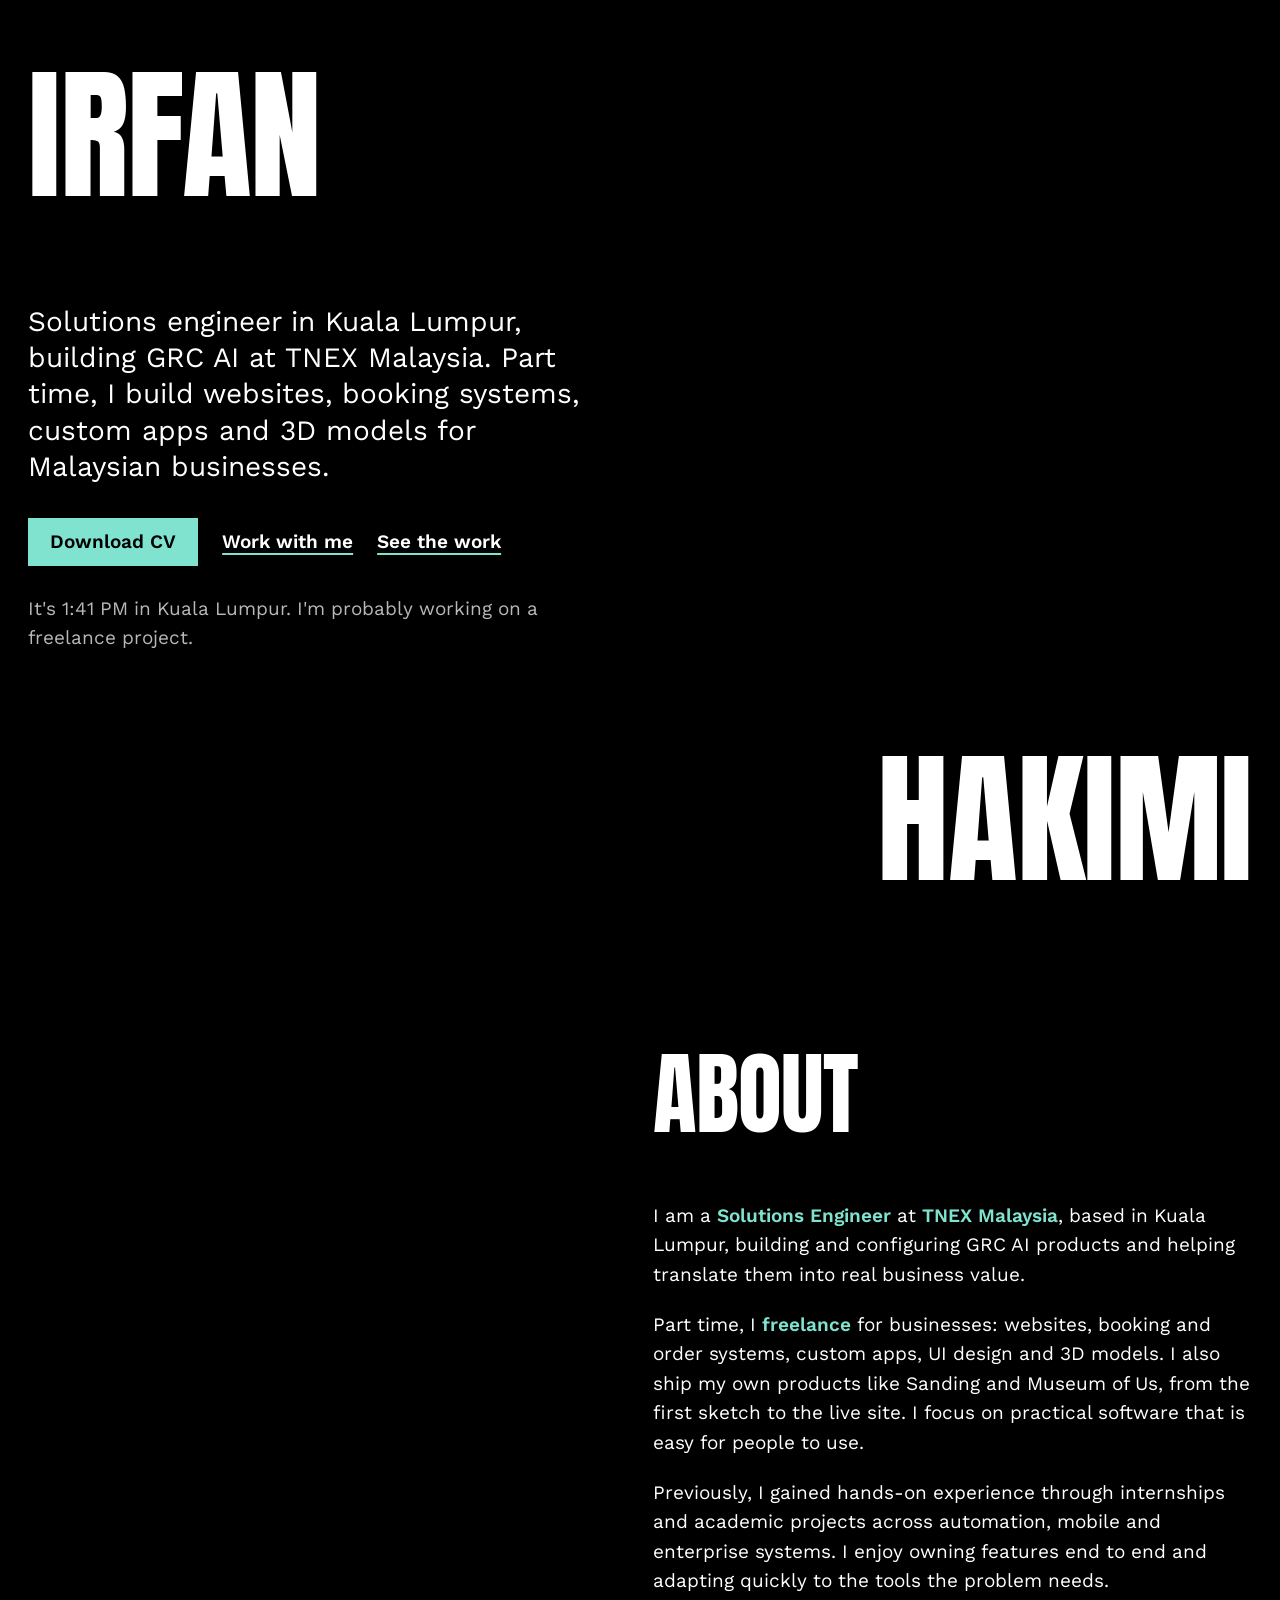
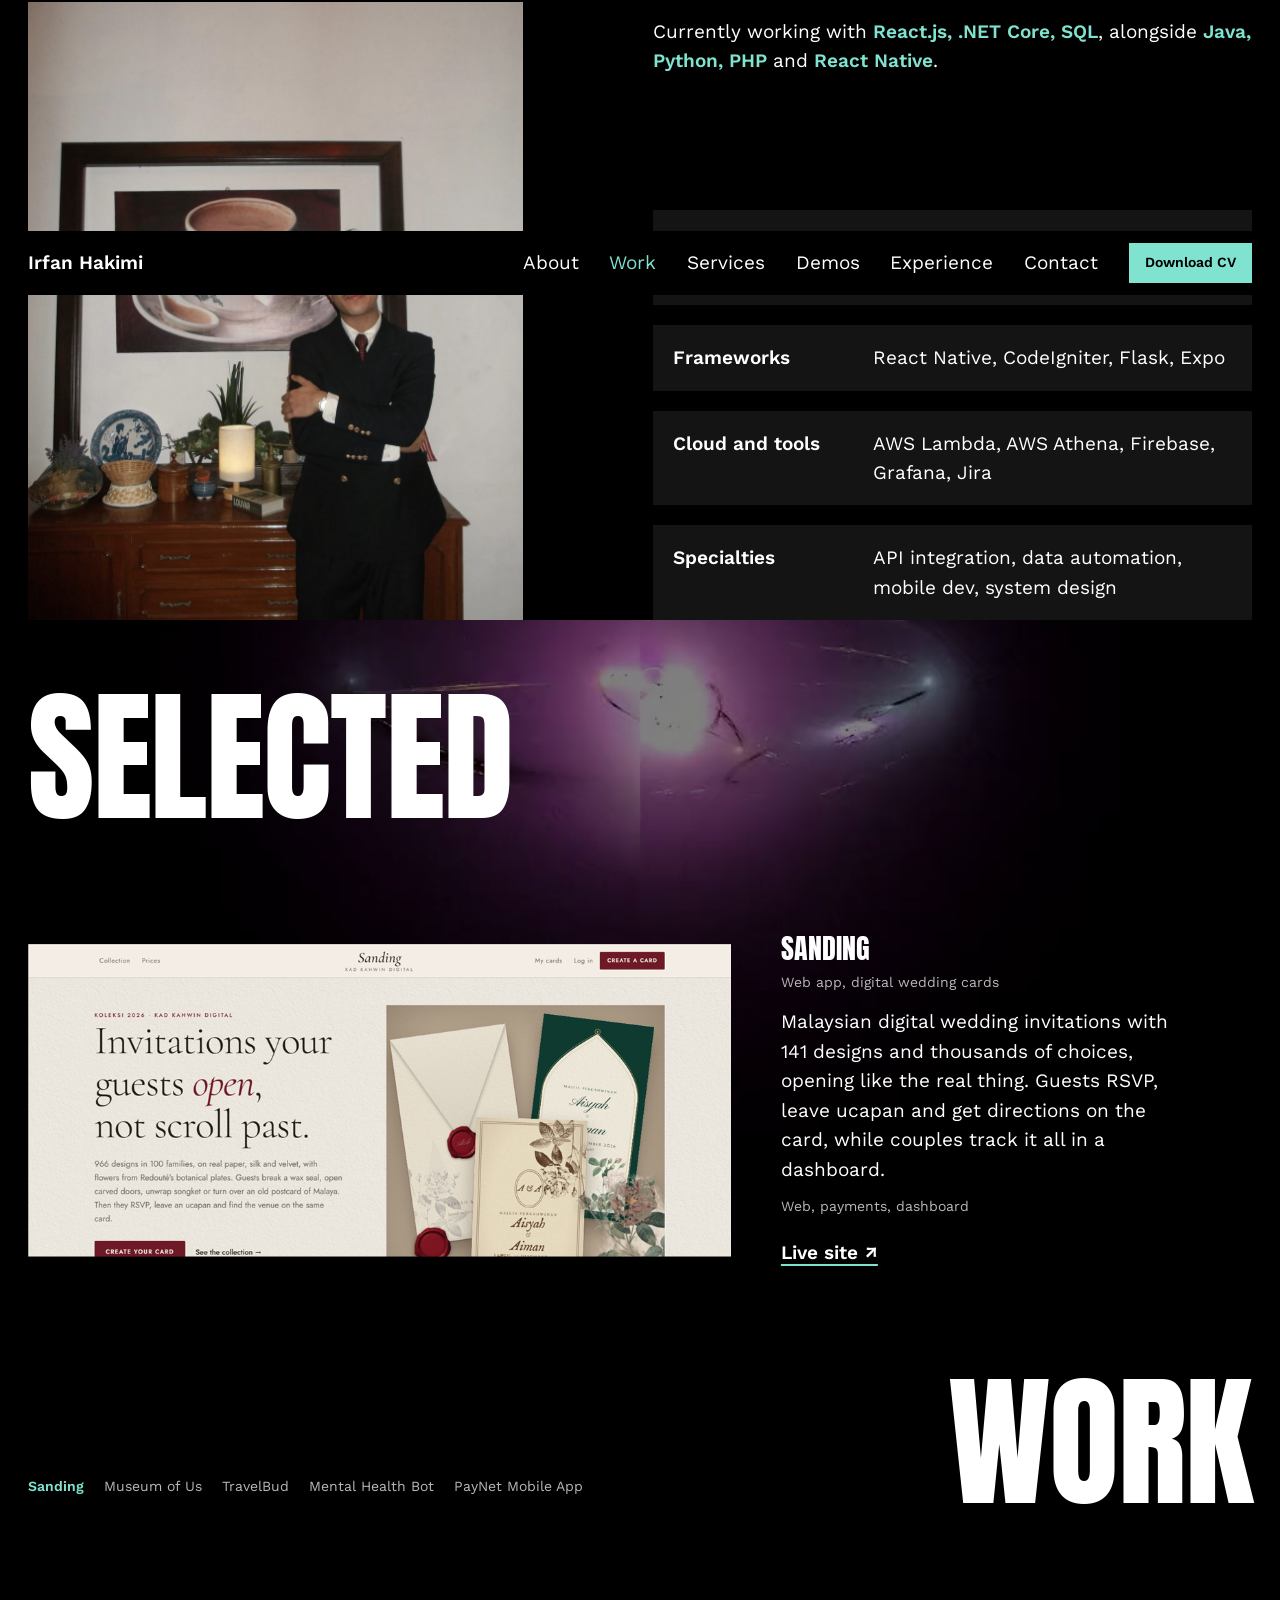
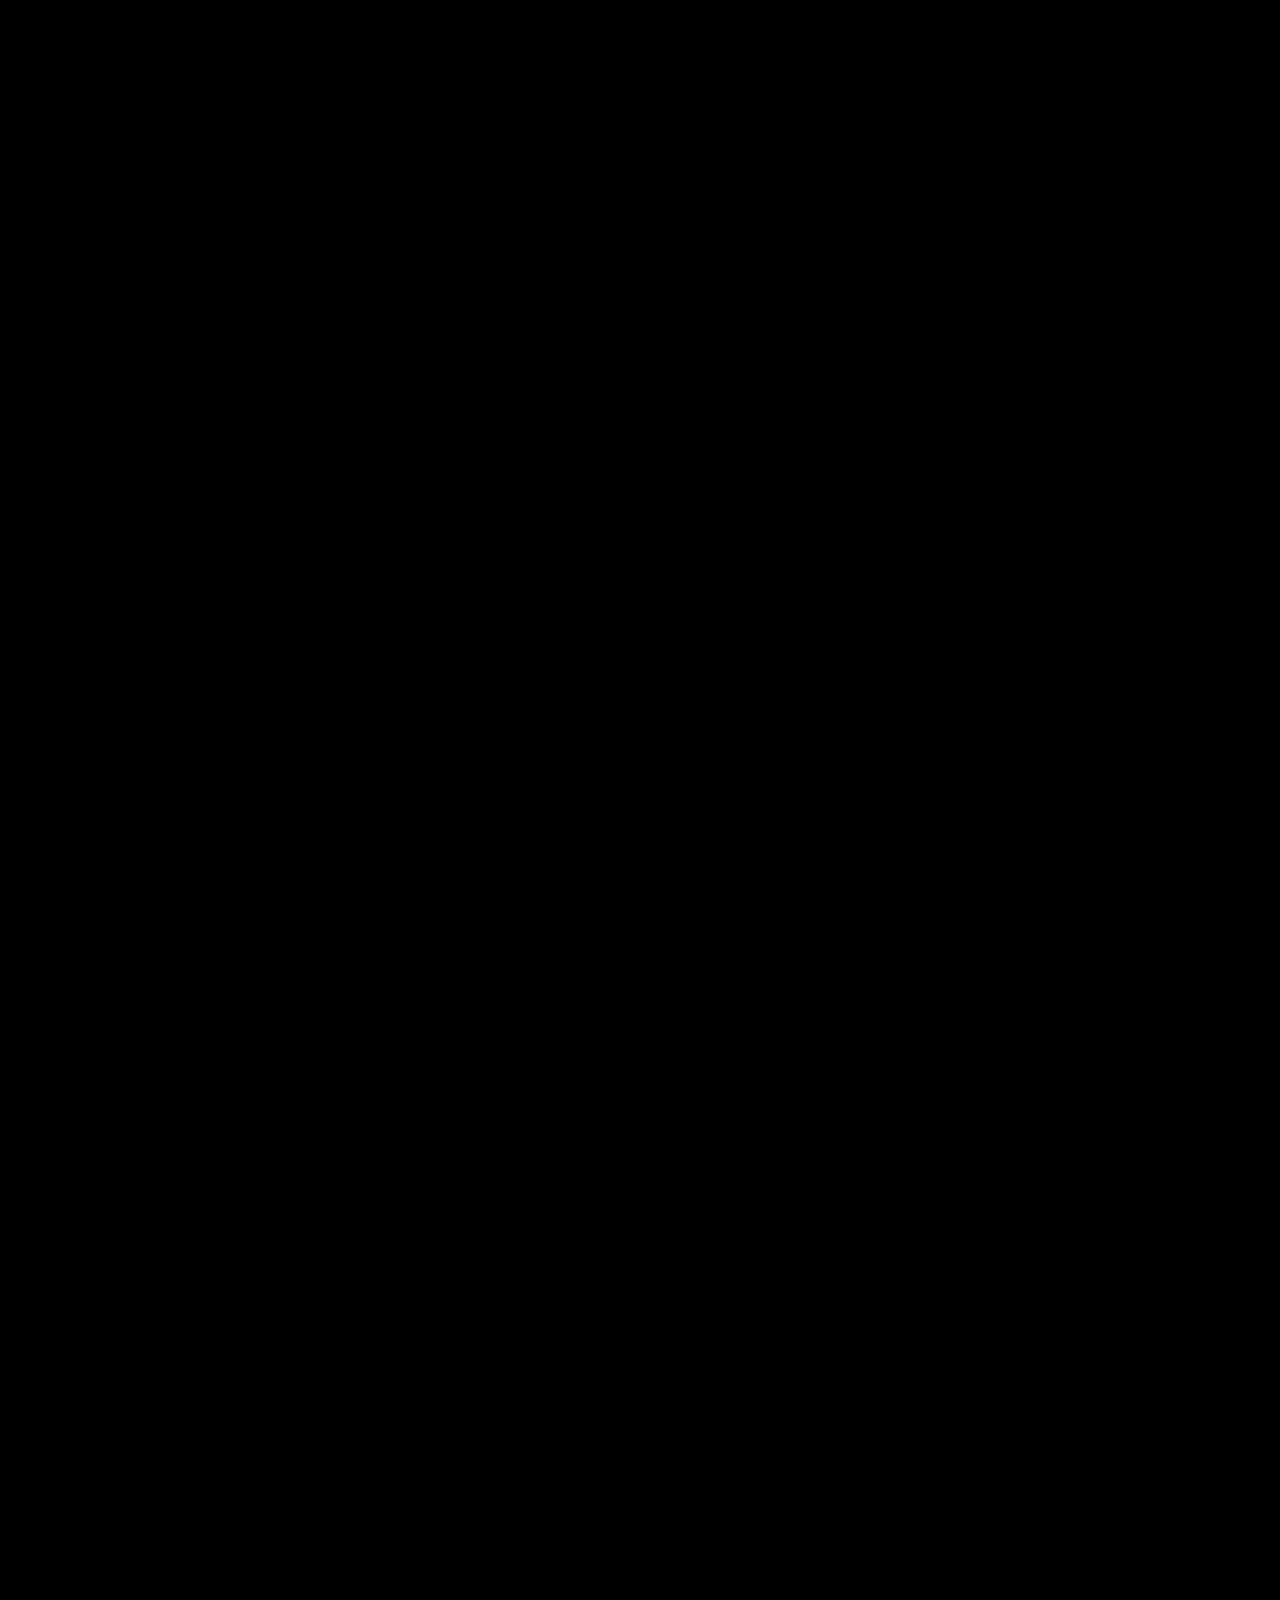
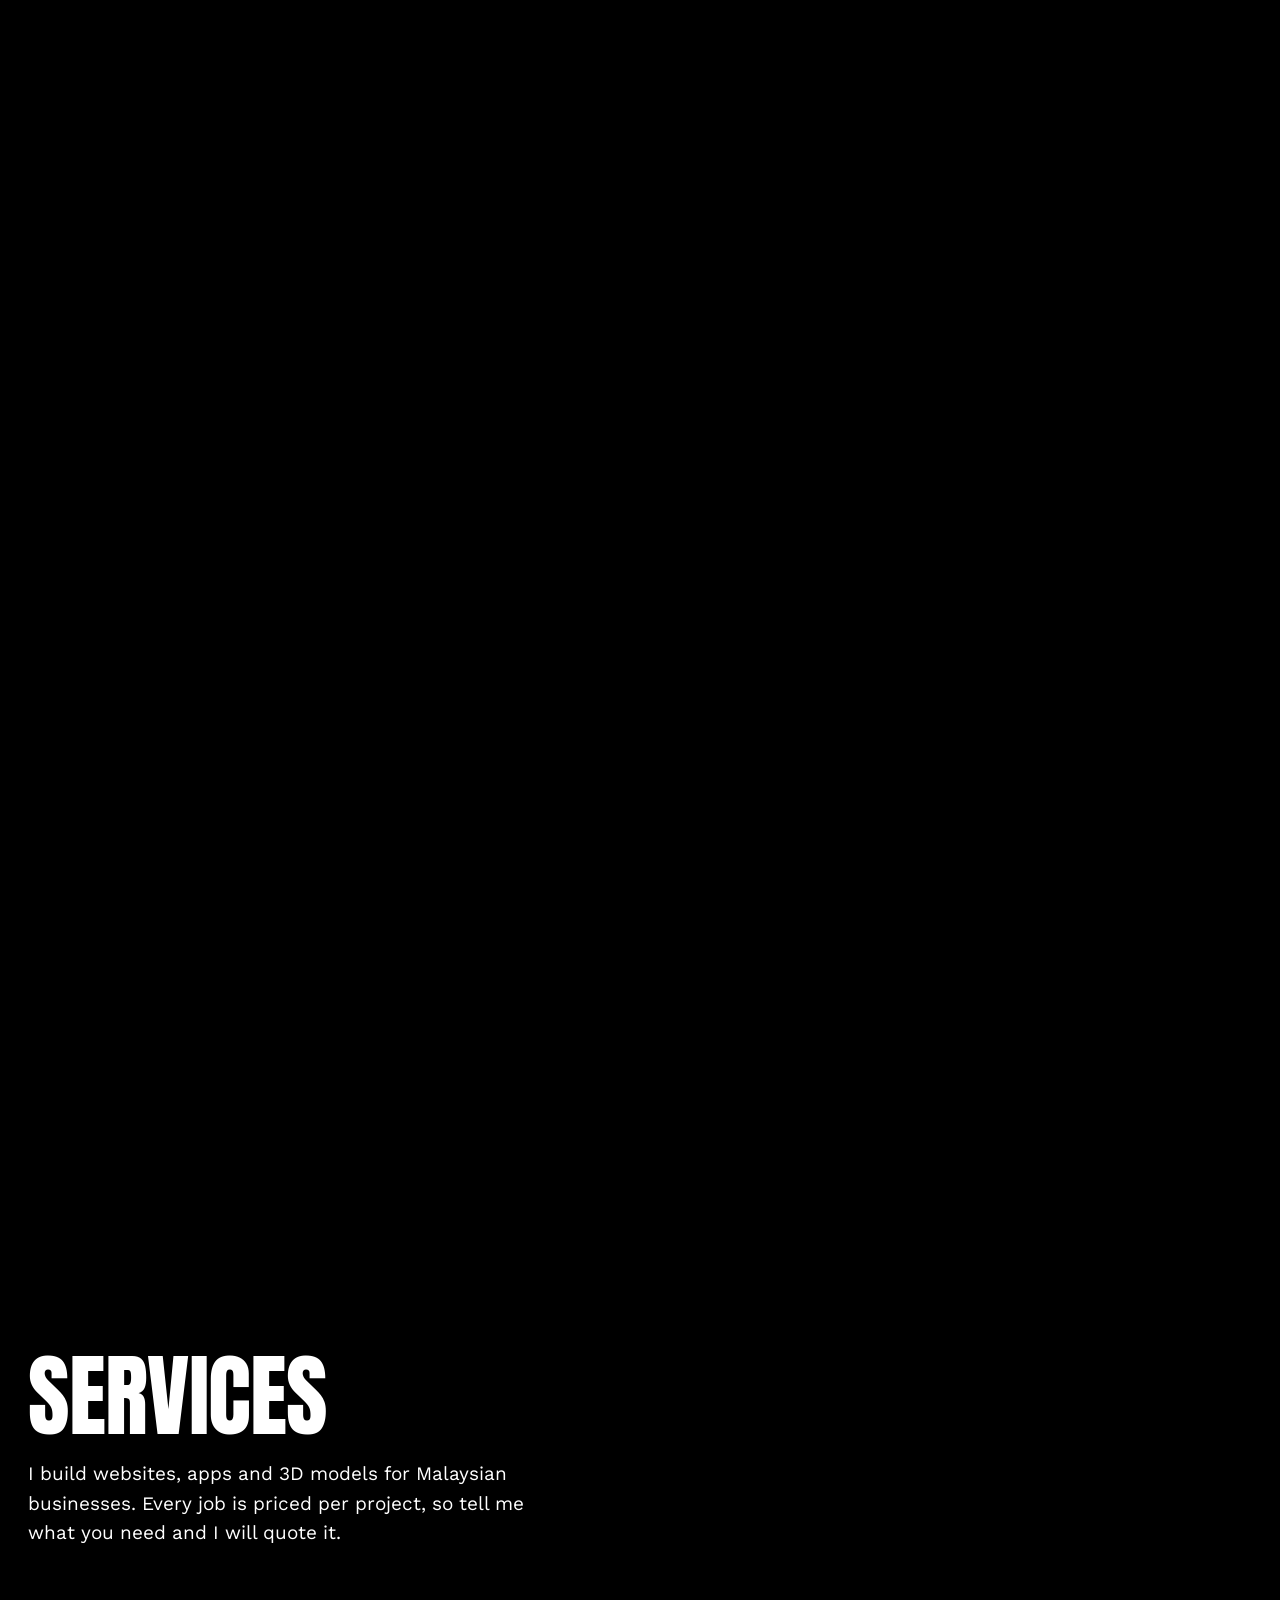
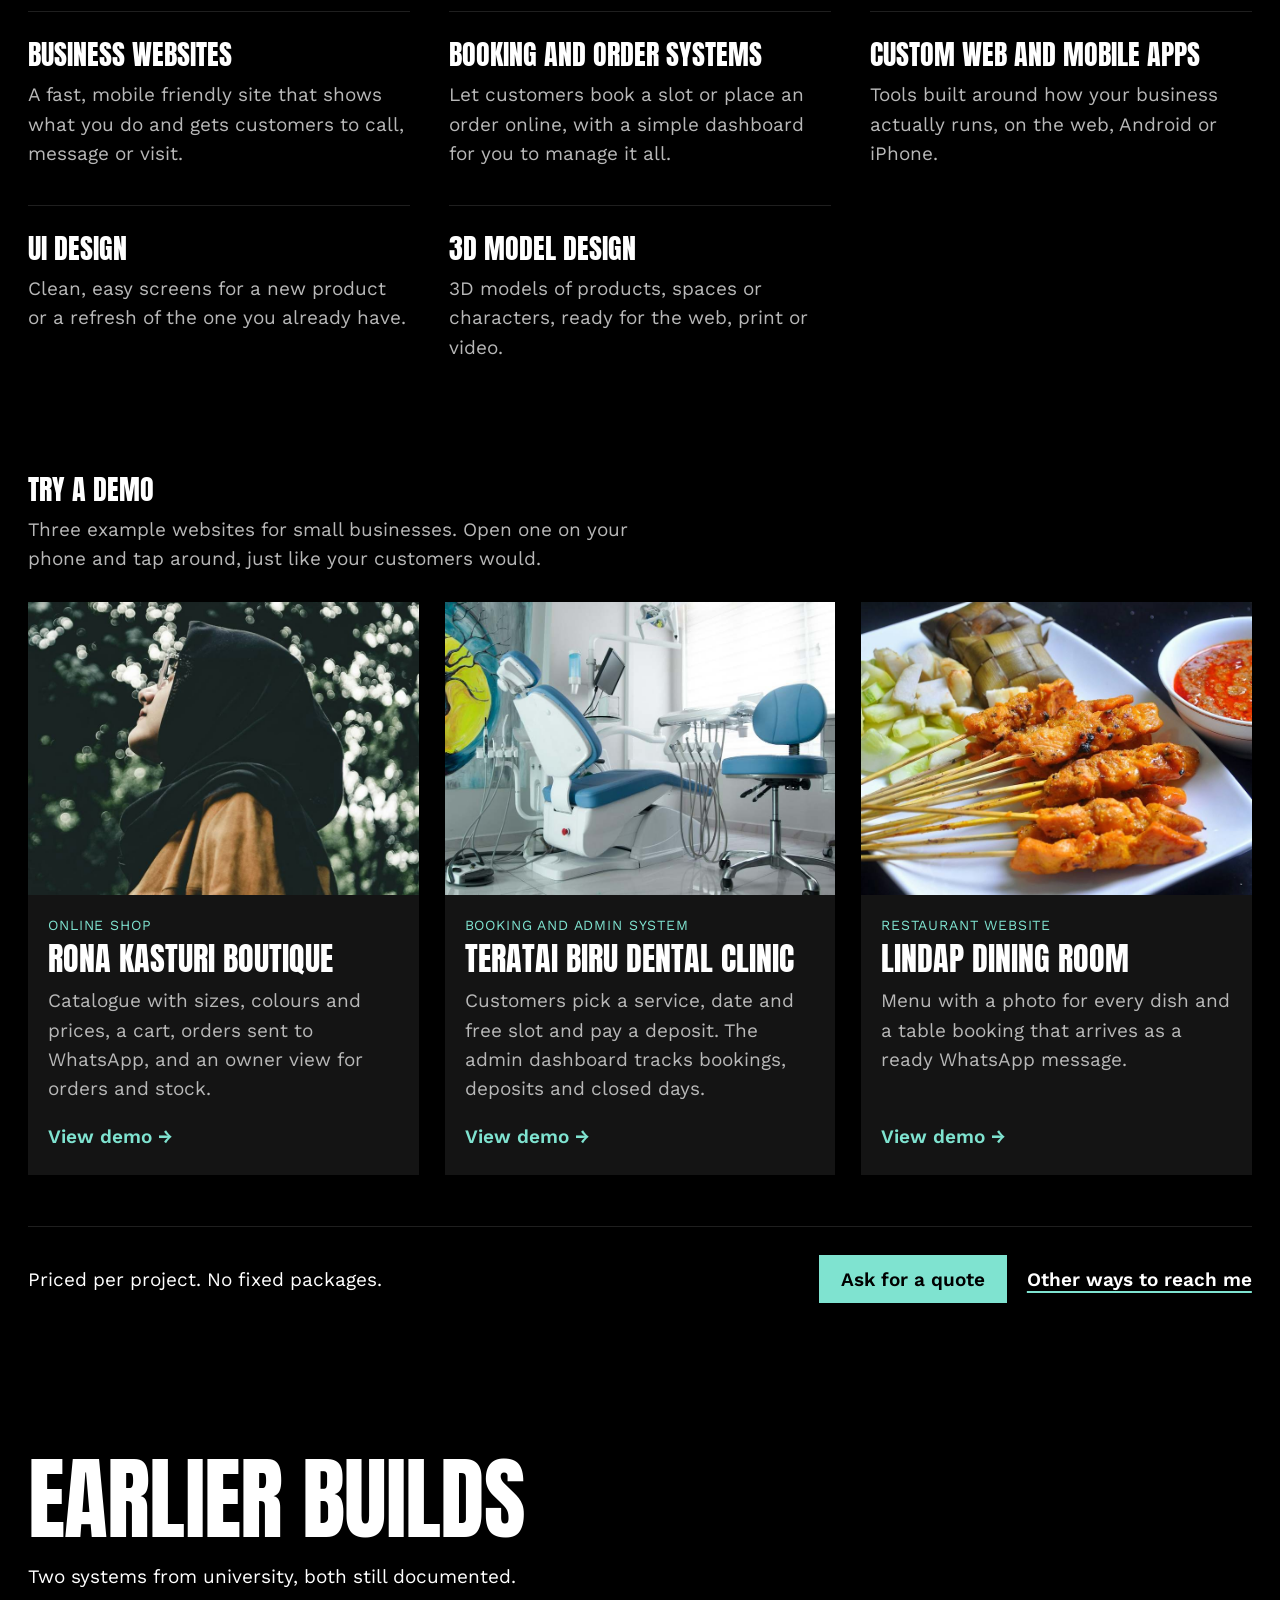
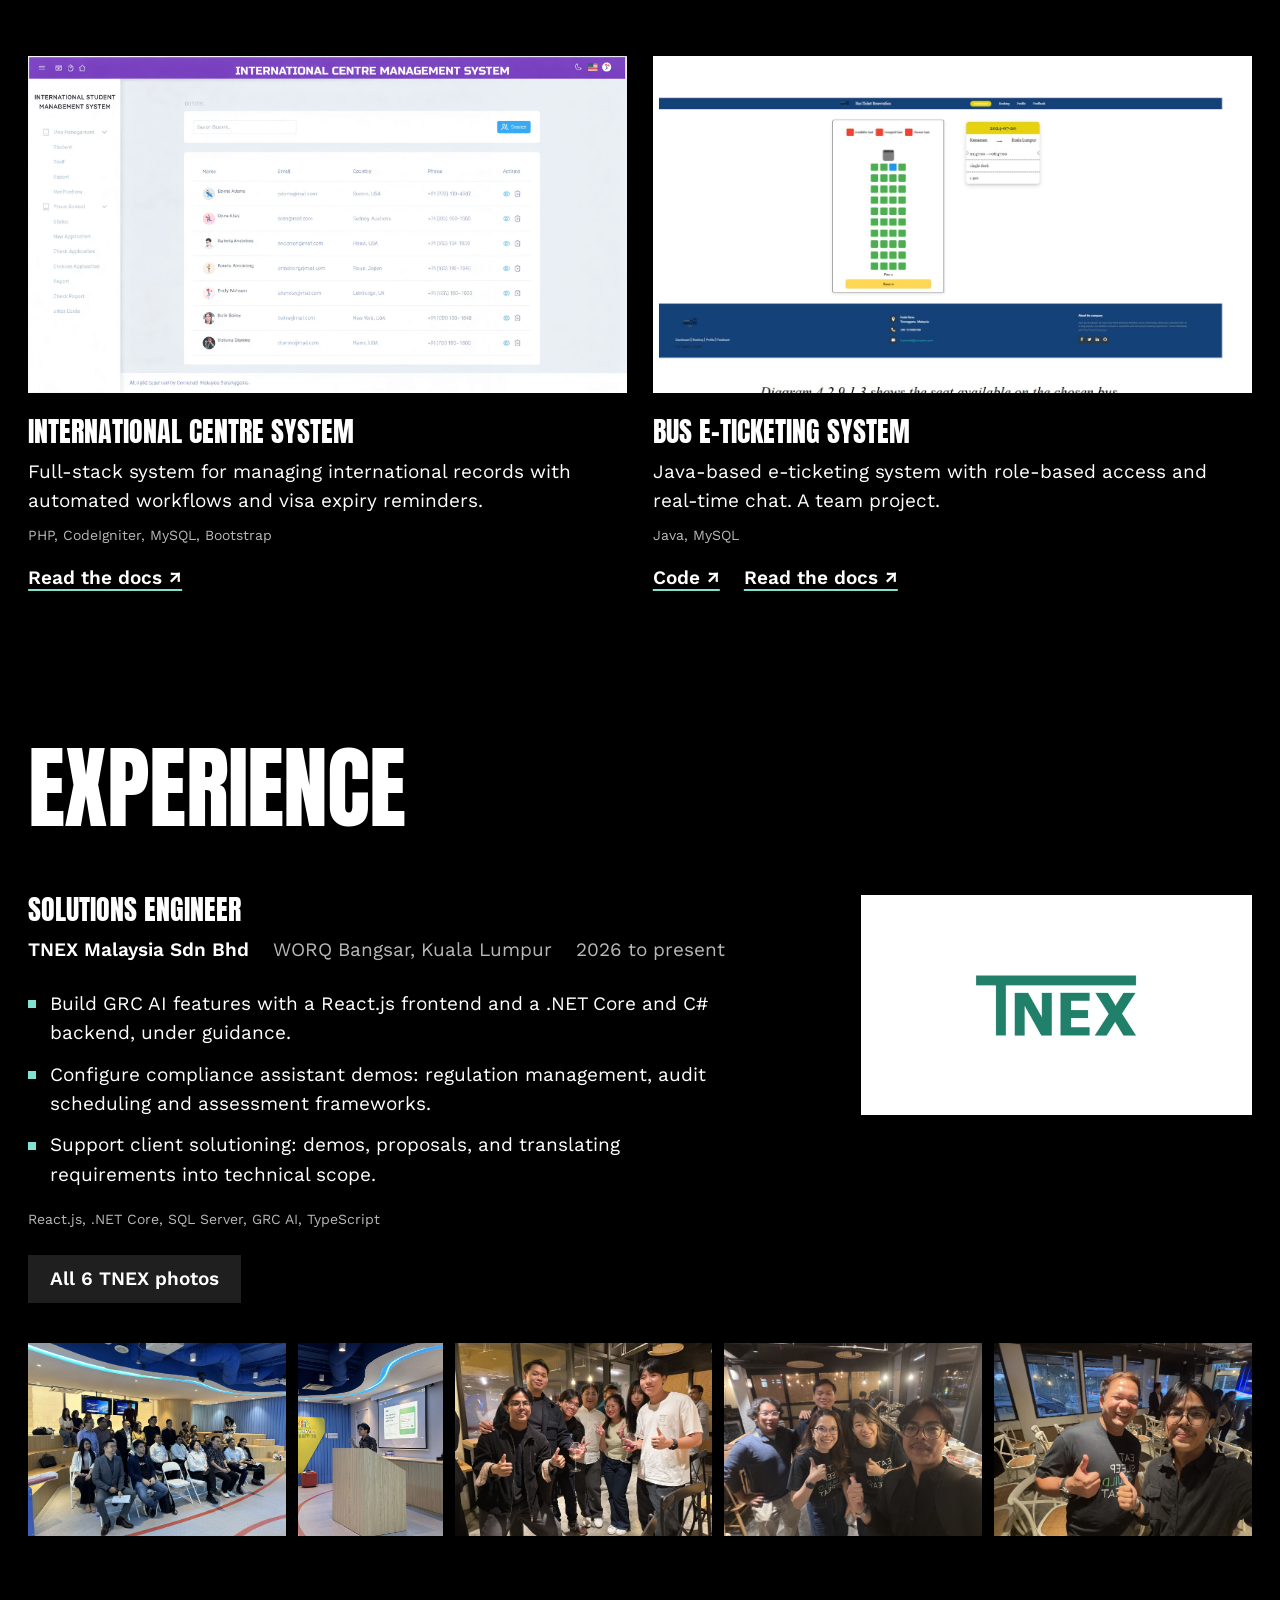
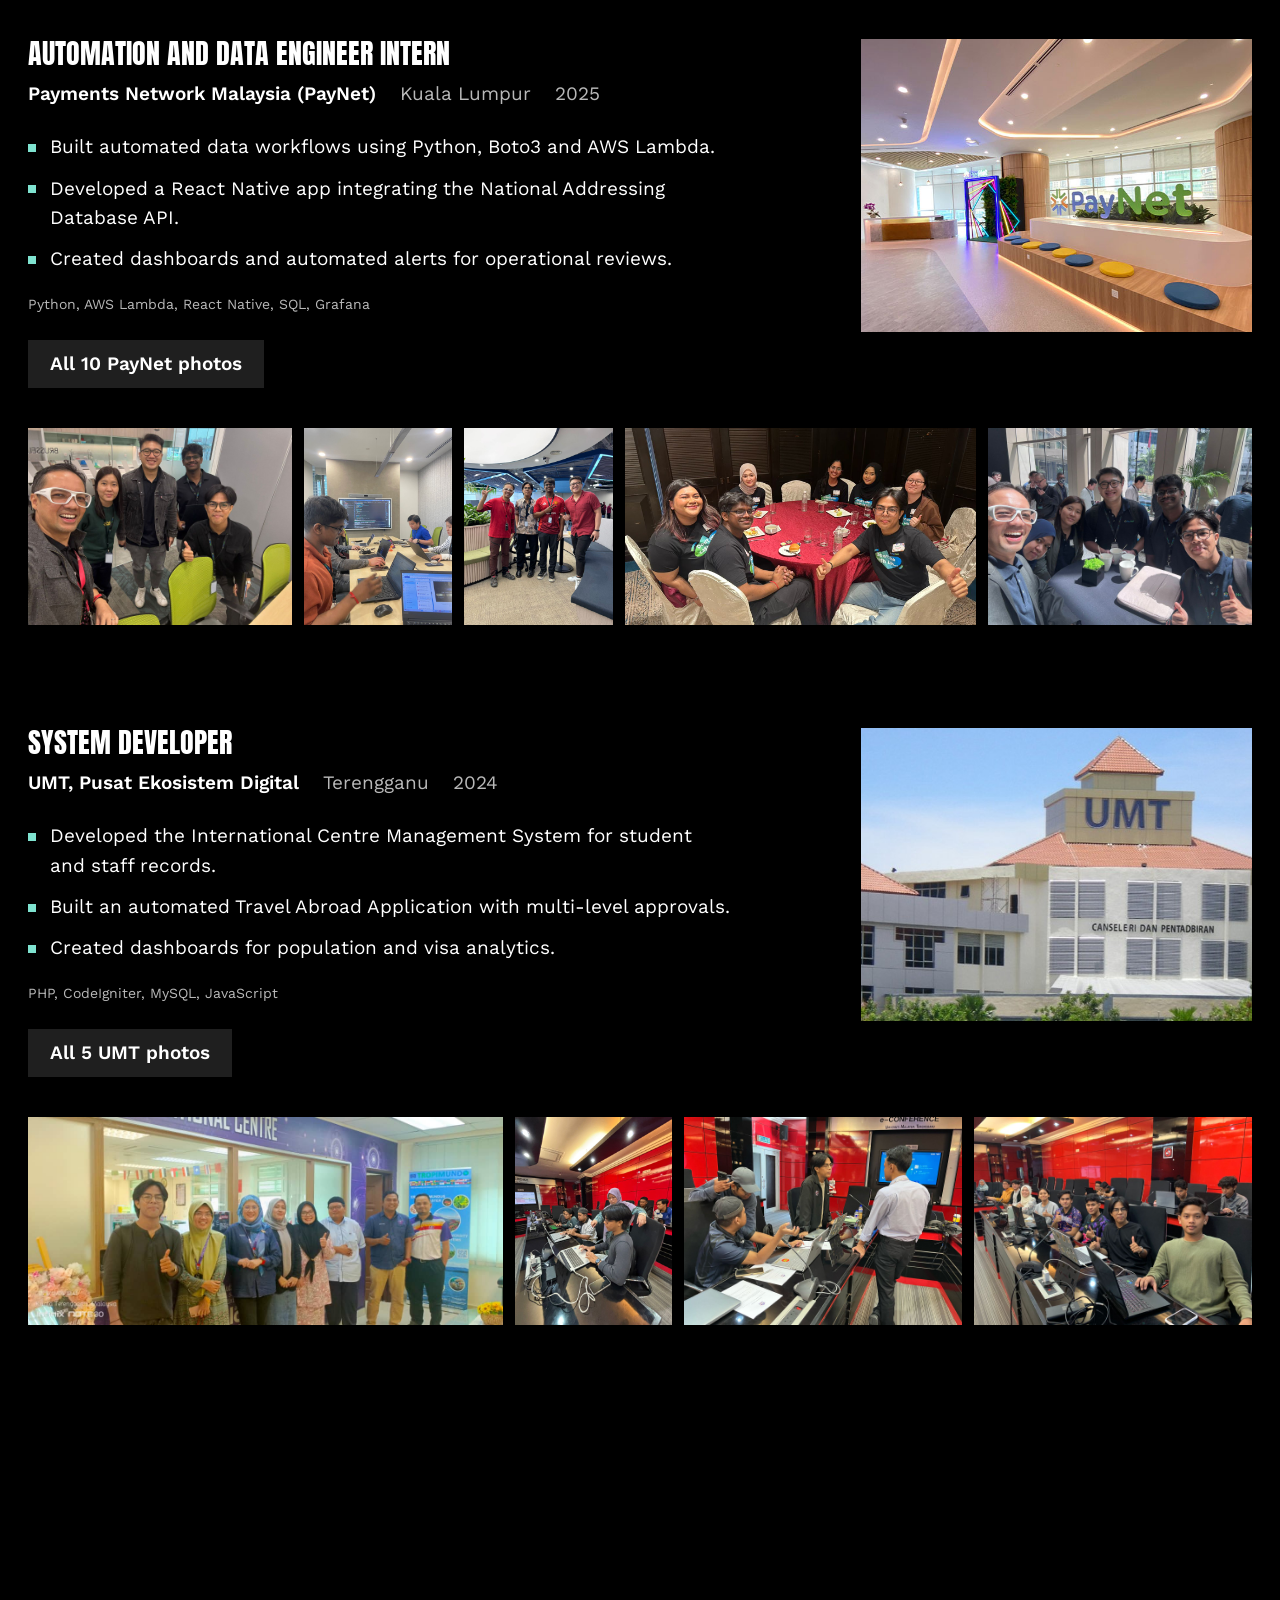
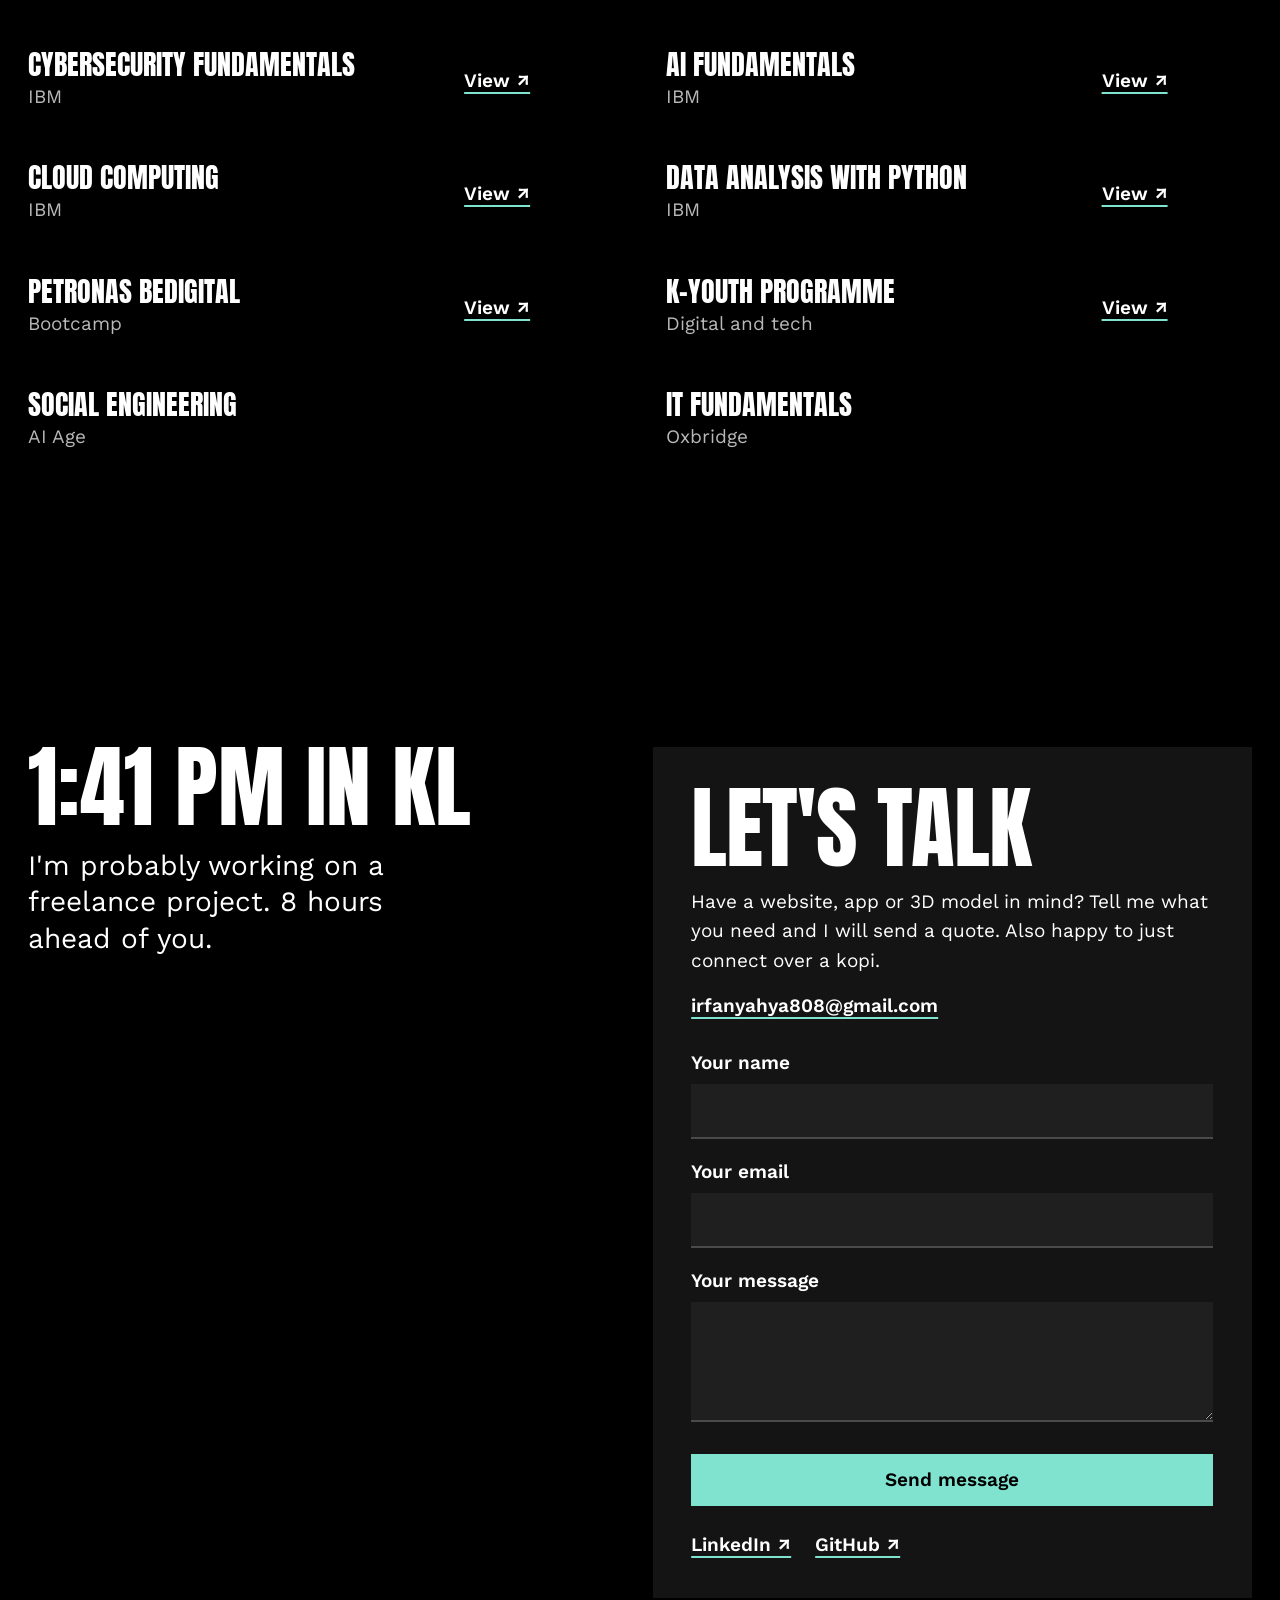
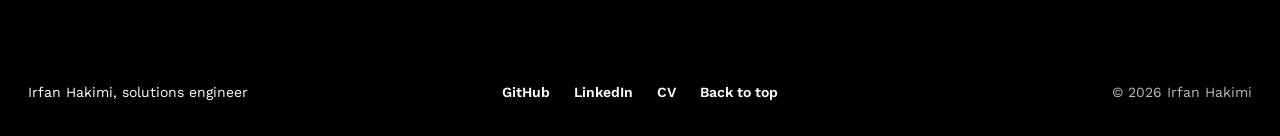
==== commit 736c9b92: "3.7 (Selected Work never skips a project on fast scrolls) Co-Authored-By: Claude Opus 5.5 <noreply@a" ====
--- a/index.html
+++ b/index.html
@@ -291,7 +291,22 @@
         --band-top: calc(var(--nav-h) + 12px + var(--name-h) + 28px);
         --band-bottom: calc(16px + var(--name-h) + 28px);
         position: relative;
-        height: calc(100svh + (var(--steps) - 1) * 56svh);
+        height: calc(100svh + (var(--steps) - 1) * 80svh);
+      }
+
+      /* One stop per project, so a fast flick or wheel spin can't skip one */
+      html.has-snap {
+        scroll-snap-type: y proximity;
+      }
+
+      .snap-stop {
+        position: absolute;
+        left: 0;
+        width: 1px;
+        height: 1px;
+        pointer-events: none;
+        scroll-snap-align: start;
+        scroll-snap-stop: always;
       }
 
       .poster-stage {
@@ -2132,13 +2147,71 @@
           const p = Math.min(0.9999, Math.max(0, -top / range()));
           show(Math.floor(p * steps));
         };
-        const goTo = (i) => {
+        let jumping = false; // true while a reel button scrolls on purpose
+        const goTo = (i, onPurpose = true) => {
+          jumping = onPurpose;
           const y = poster.offsetTop + (range() * (i + 0.5)) / steps;
           window.scrollTo({ top: y, behavior: reduceMotion ? "auto" : "smooth" });
         };
 
+        // Never skip a project: when scrolling settles inside this section
+        // more than one project away from the last one seen, glide back to
+        // the next one in line. Outside the section counts as -1 or steps.
+        const where = () => {
+          const top = poster.getBoundingClientRect().top;
+          if (top > 0) return -1;
+          if (-top > range()) return steps;
+          return Math.min(steps - 1, Math.floor((-top / range()) * steps));
+        };
+        let settled = where();
+        const settle = () => {
+          const now = where();
+          if (jumping) {
+            jumping = false;
+          } else if (
+            Math.abs(now - settled) > 1 &&
+            ((now >= 0 && now < steps) || (settled >= 0 && settled < steps))
+          ) {
+            const next = settled + Math.sign(now - settled);
+            settled = next;
+            goTo(next, false);
+            return;
+          }
+          settled = now;
+        };
+        // Menu and in-page links jump on purpose, never pull them back
+        document.addEventListener("click", (e) => {
+          if (e.target.closest('a[href^="#"], a[href^="/#"]')) jumping = true;
+        });
+        let settleTimer;
+        window.addEventListener("scroll", () => {
+          clearTimeout(settleTimer);
+          settleTimer = setTimeout(settle, 160);
+        }, { passive: true });
+
+        // A stop in the middle of each project's stretch; html has a
+        // scroll-padding-top, so each stop sits that much lower
+        const stops = panels.map(() => {
+          const s = document.createElement("div");
+          s.className = "snap-stop";
+          s.setAttribute("aria-hidden", "true");
+          poster.appendChild(s);
+          return s;
+        });
+        const placeStops = () => {
+          const pad = parseFloat(getComputedStyle(document.documentElement).scrollPaddingTop) || 0;
+          stops.forEach((s, i) => {
+            s.style.top = (range() * (i + 0.5)) / steps + pad + "px";
+          });
+        };
+        placeStops();
+        document.documentElement.classList.add("has-snap");
+
         window.addEventListener("scroll", update, { passive: true });
-        window.addEventListener("resize", update);
+        window.addEventListener("resize", () => {
+          placeStops();
+          update();
+        });
         update();
         reel.forEach((b) => b.addEventListener("click", () => goTo(+b.dataset.go)));
       });
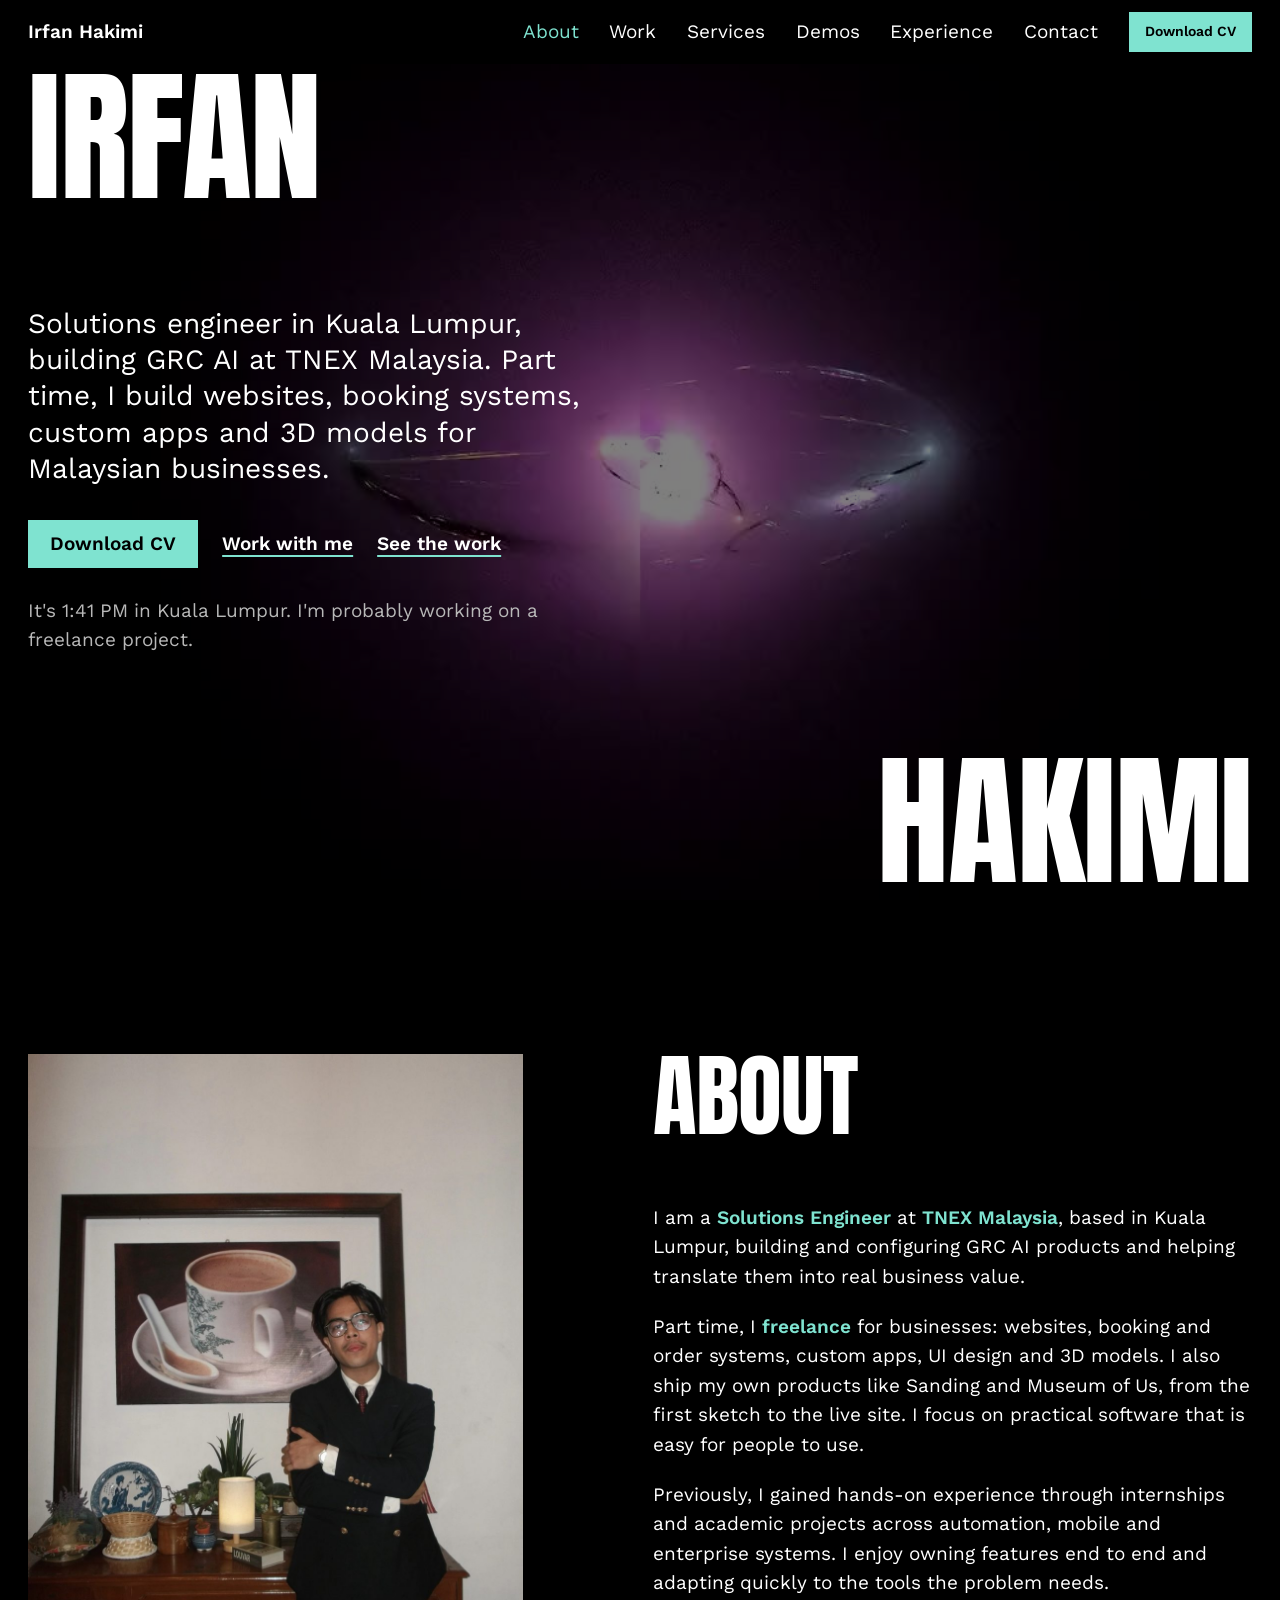
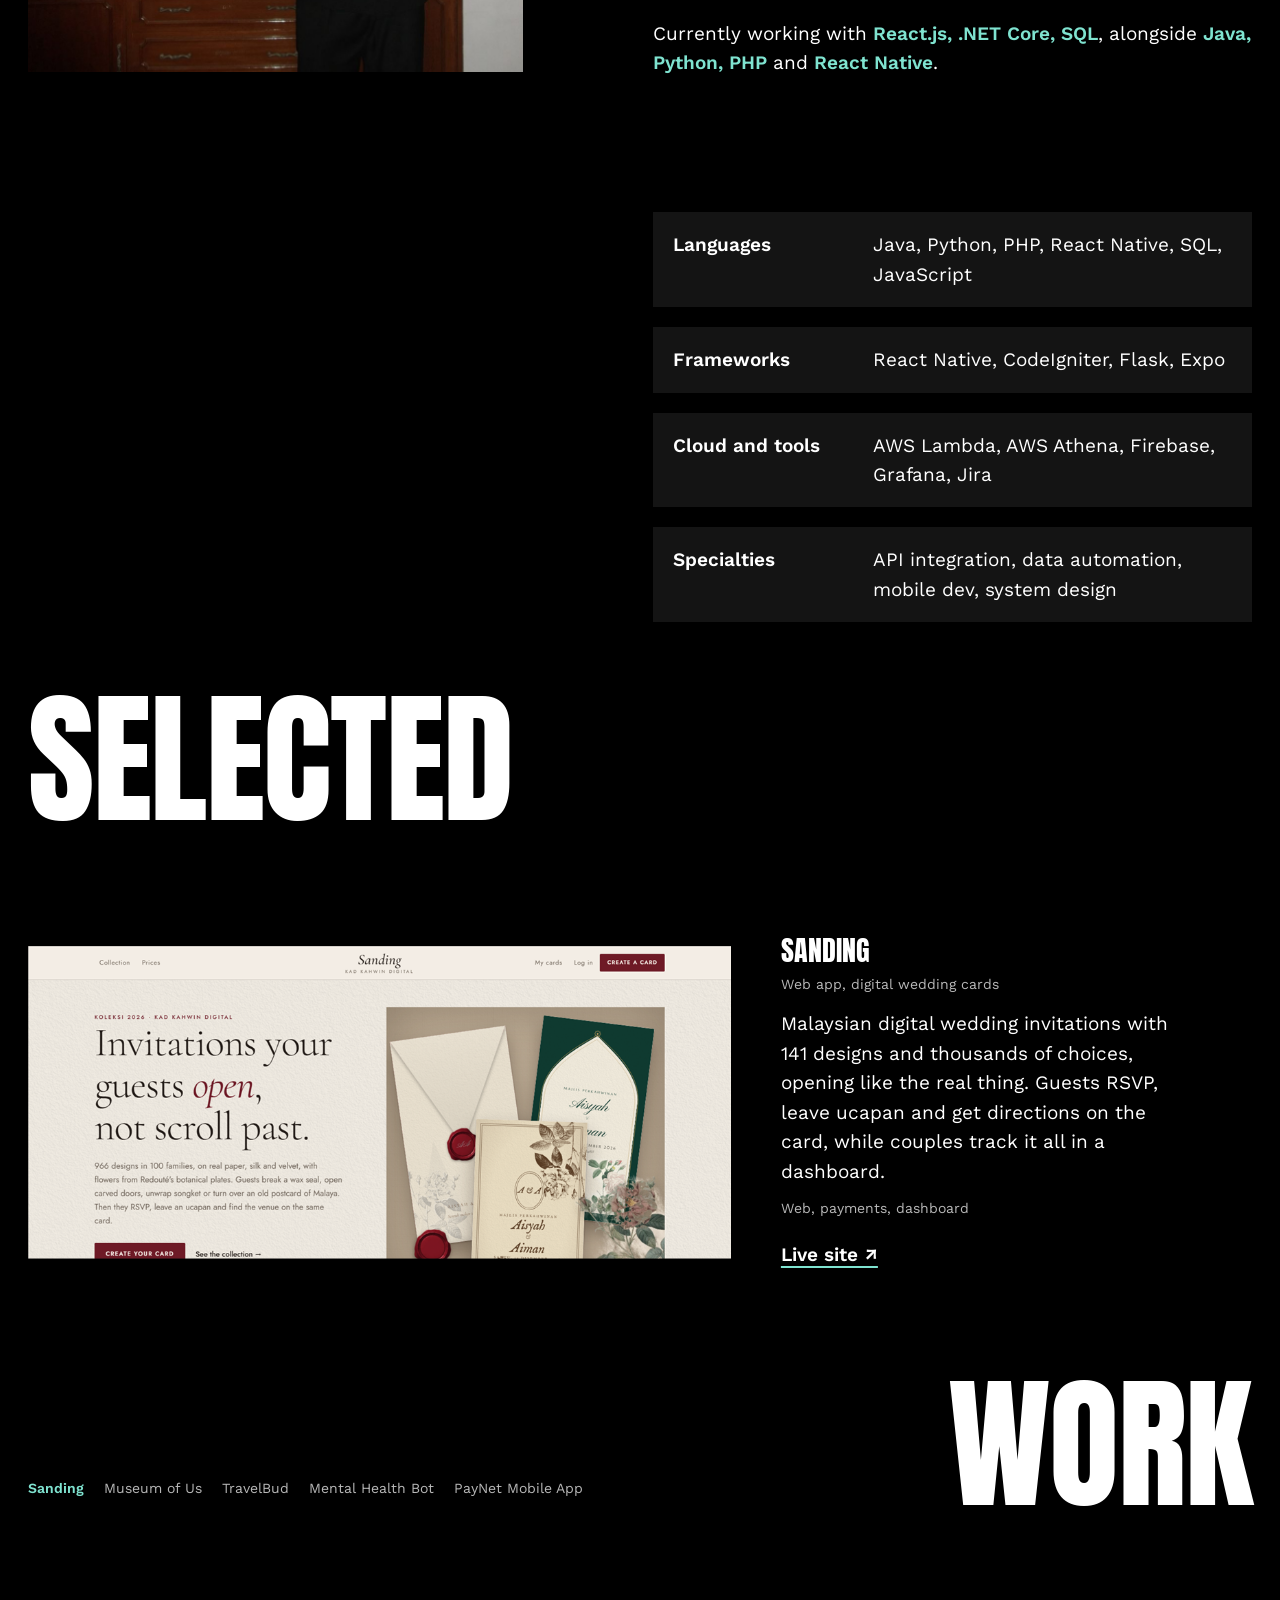
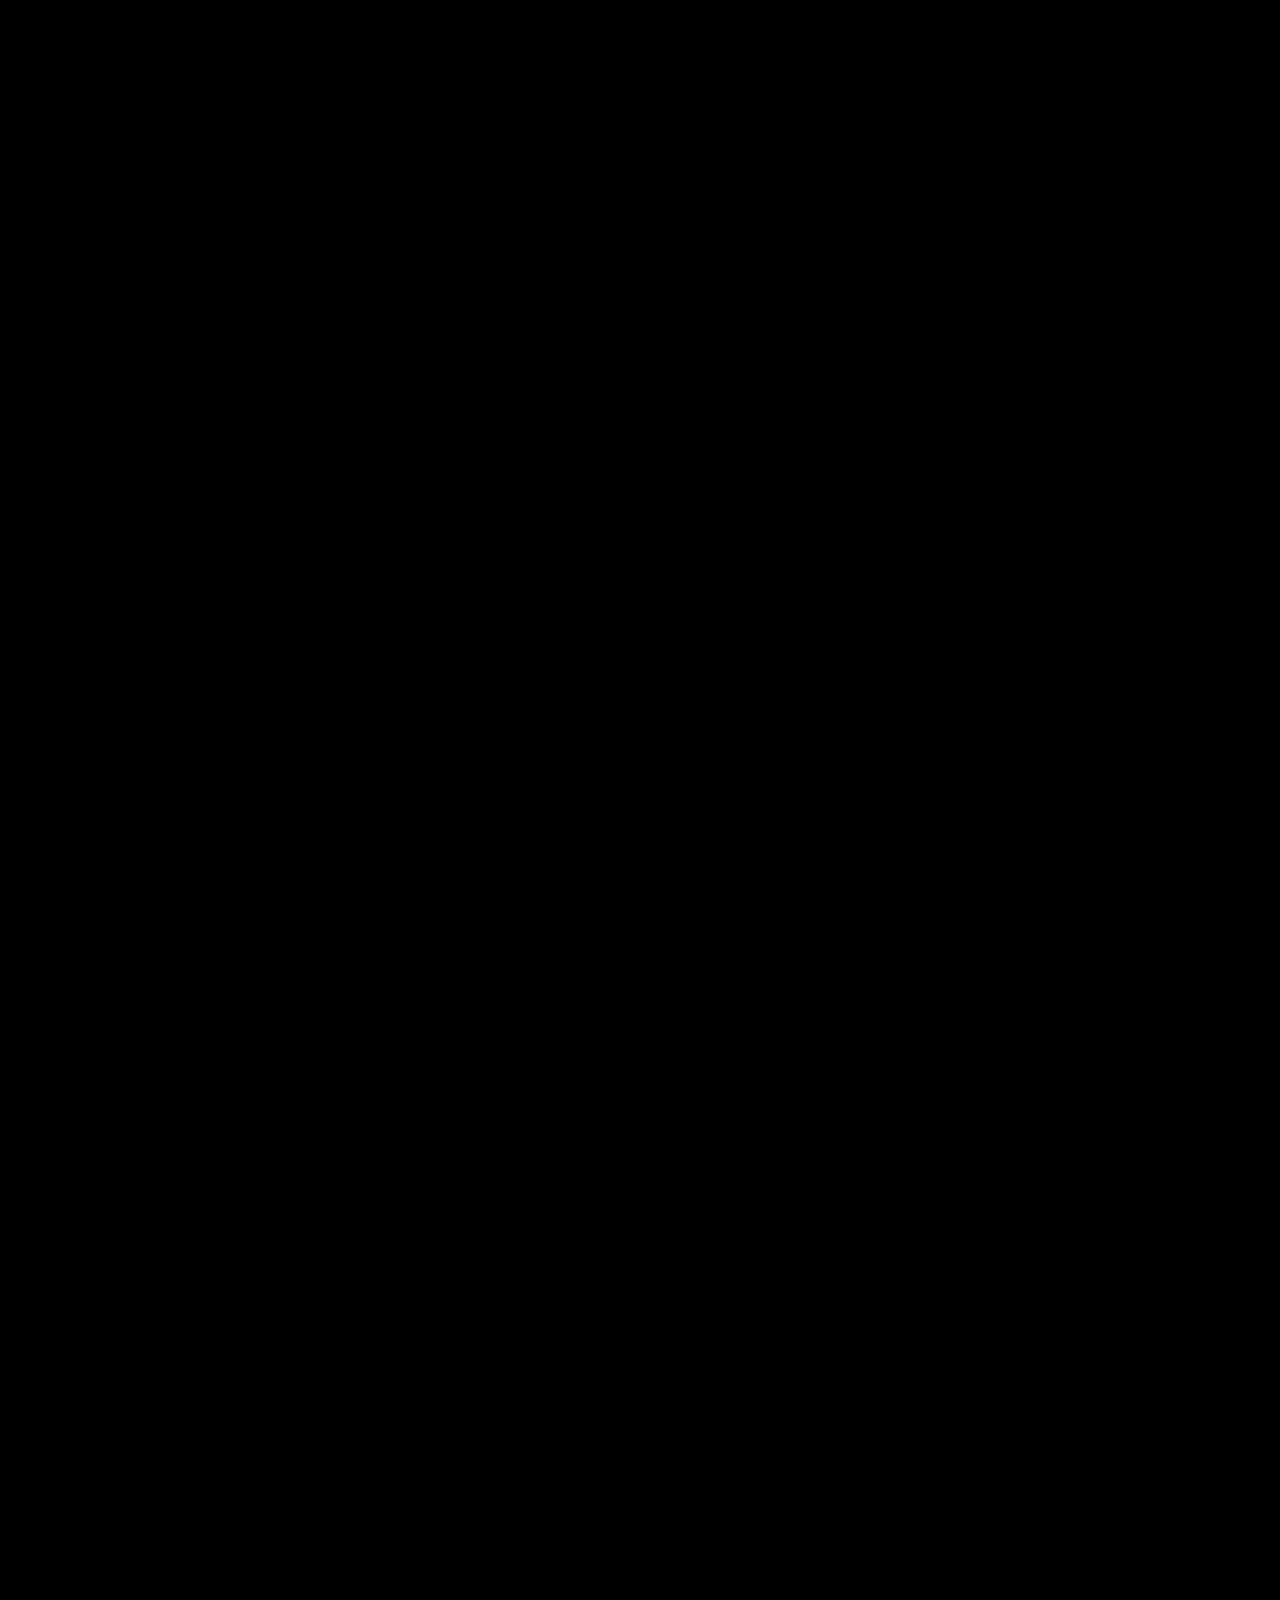
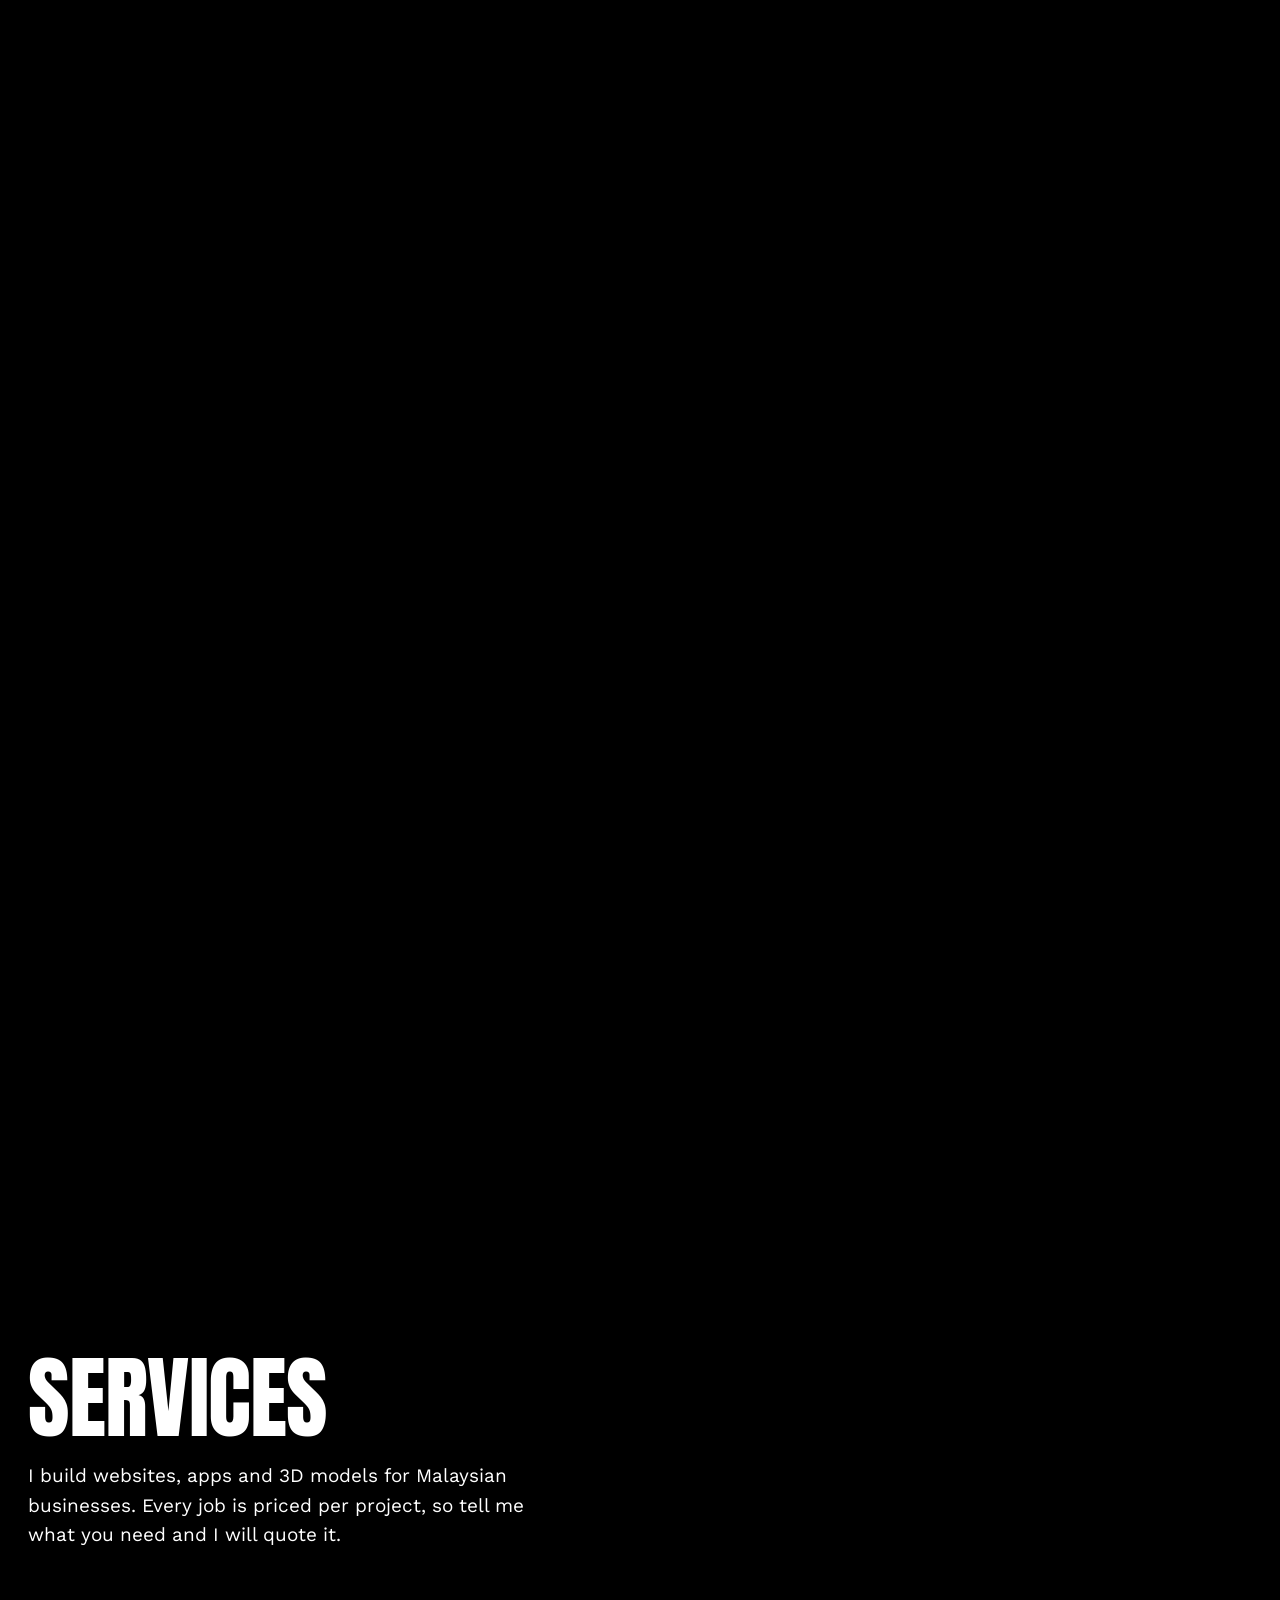
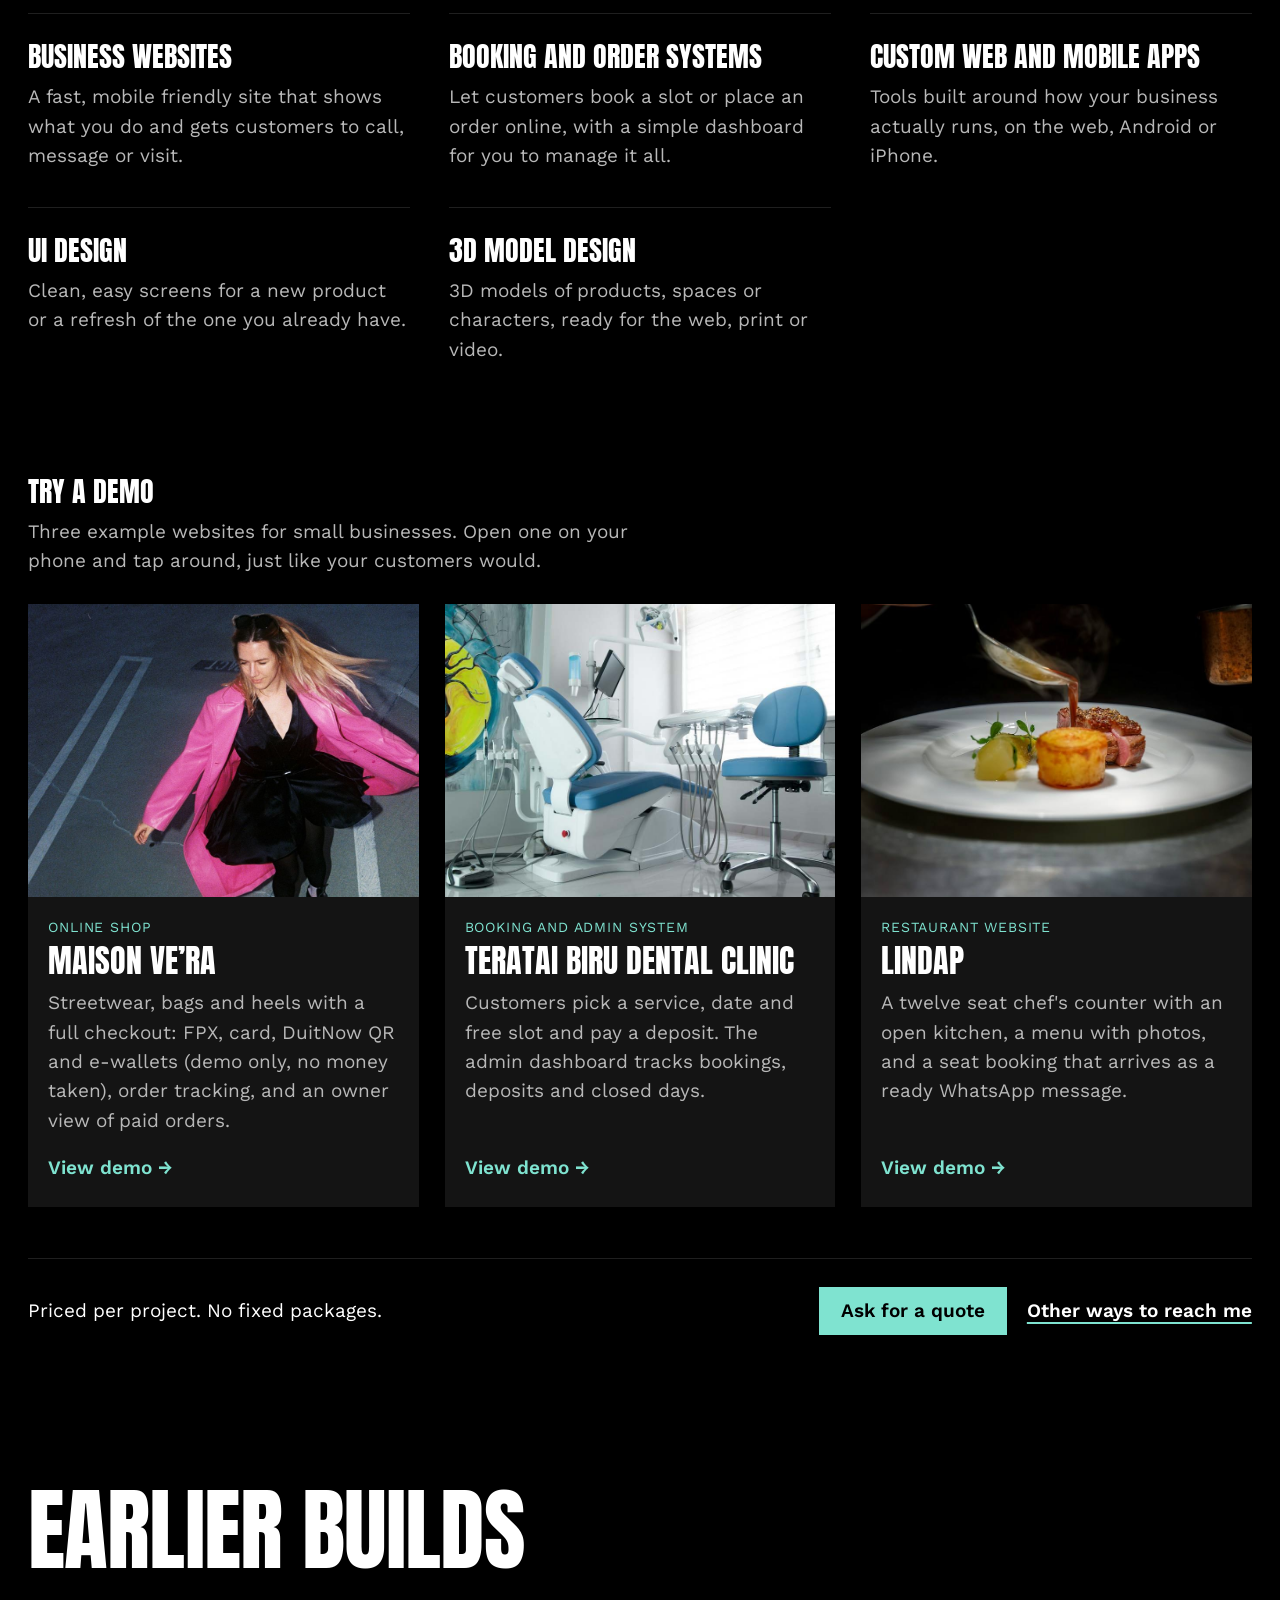
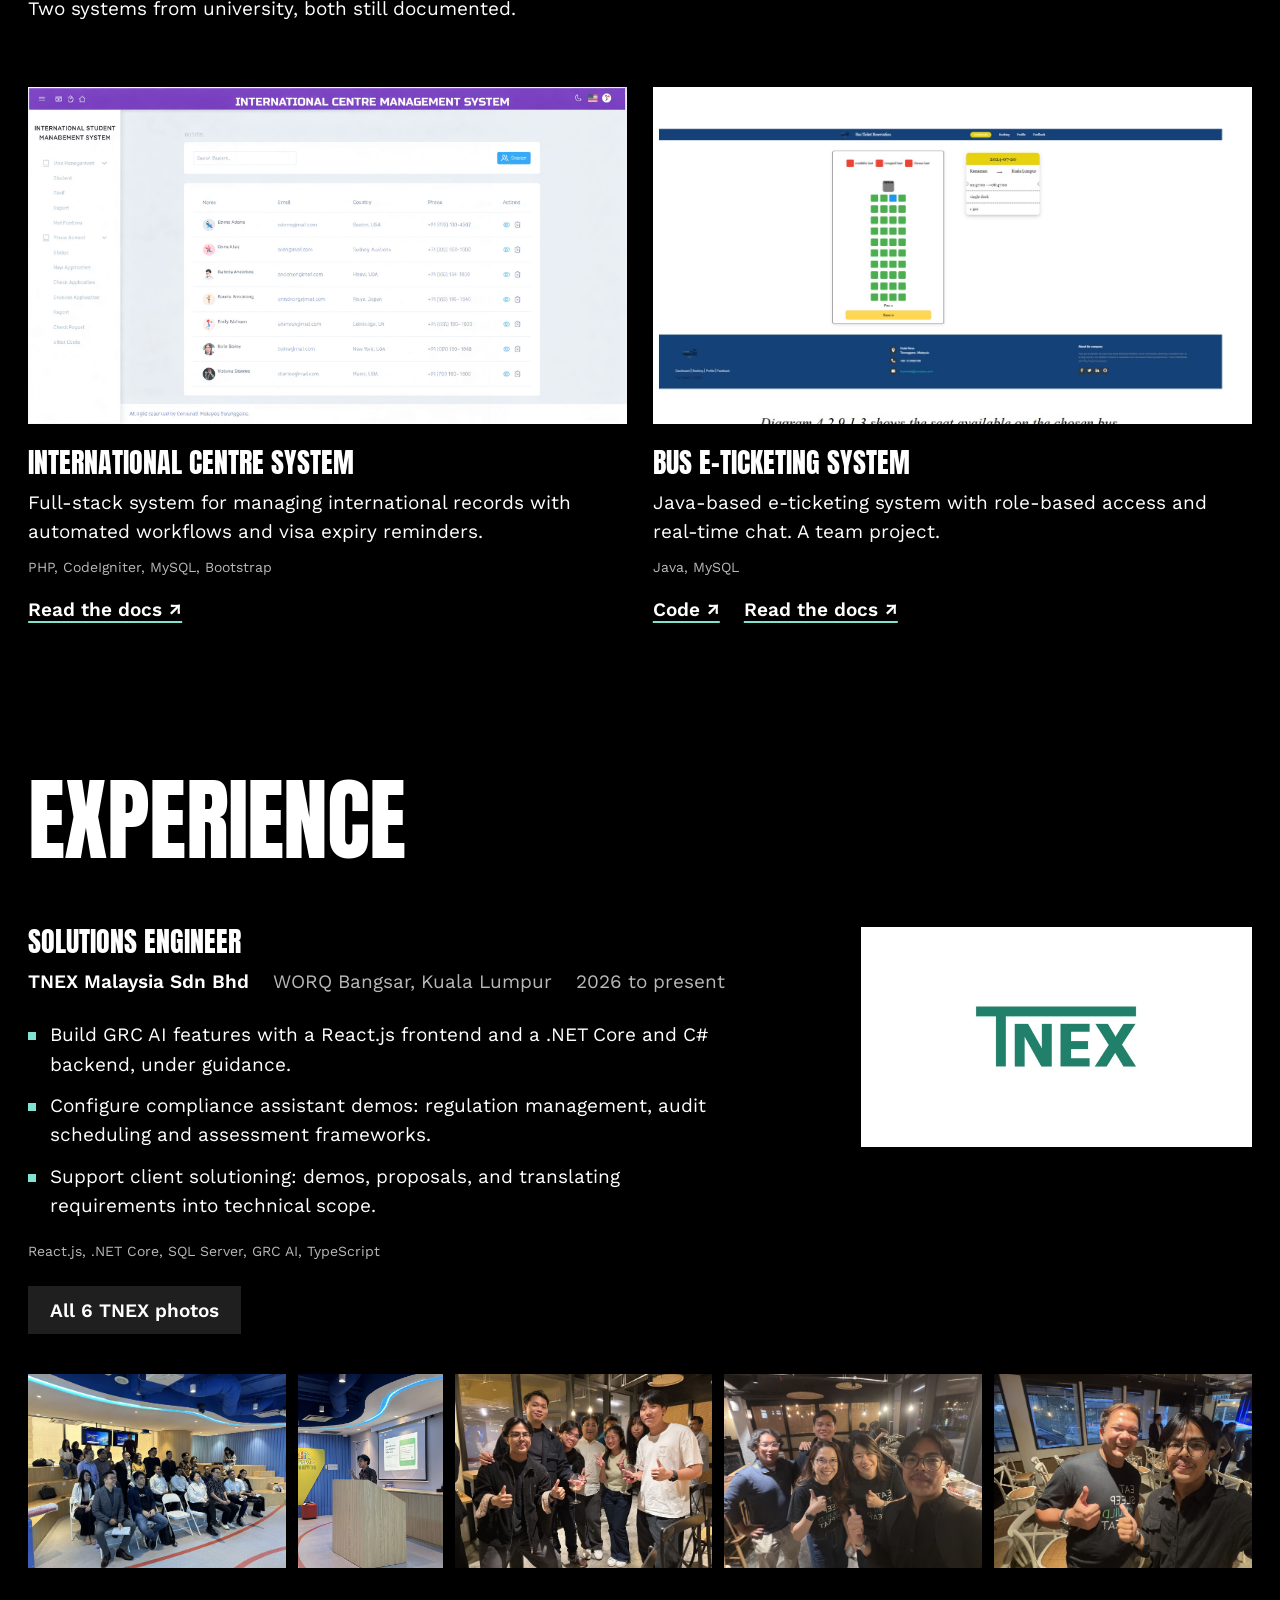
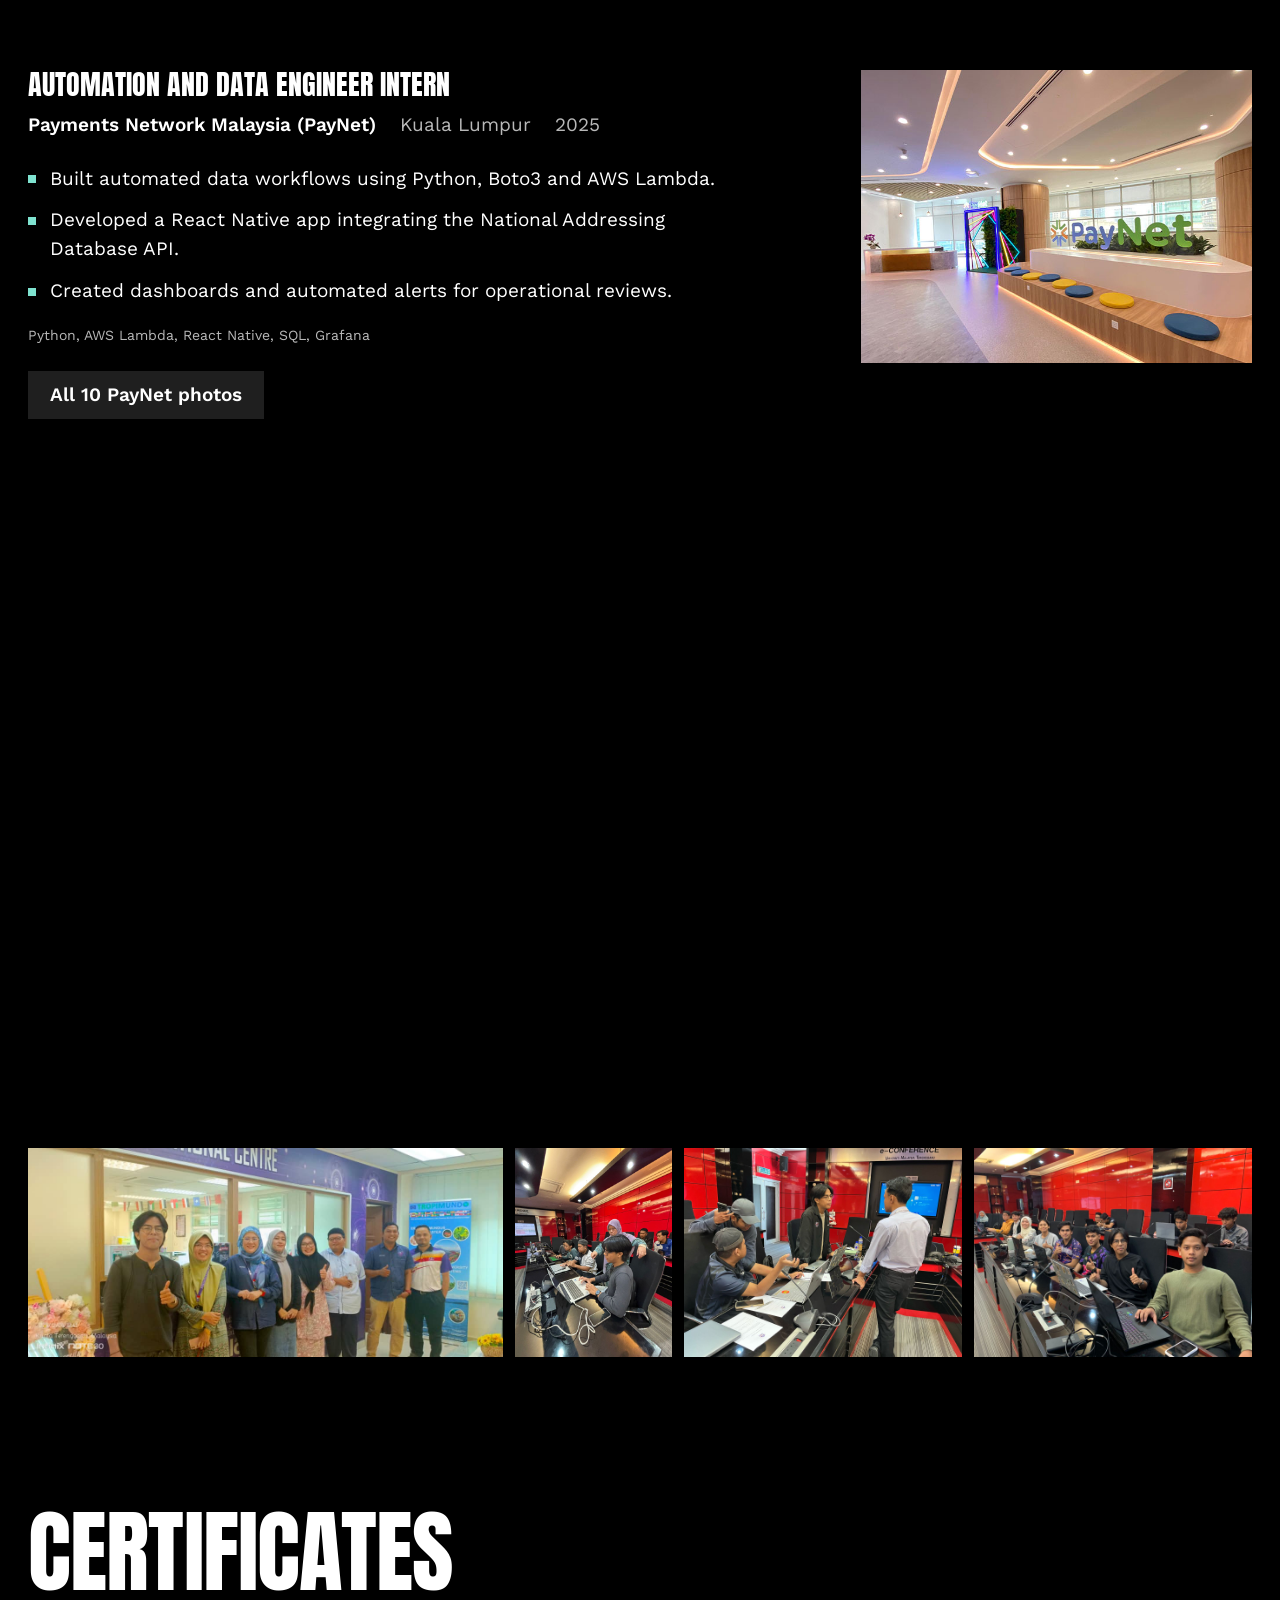
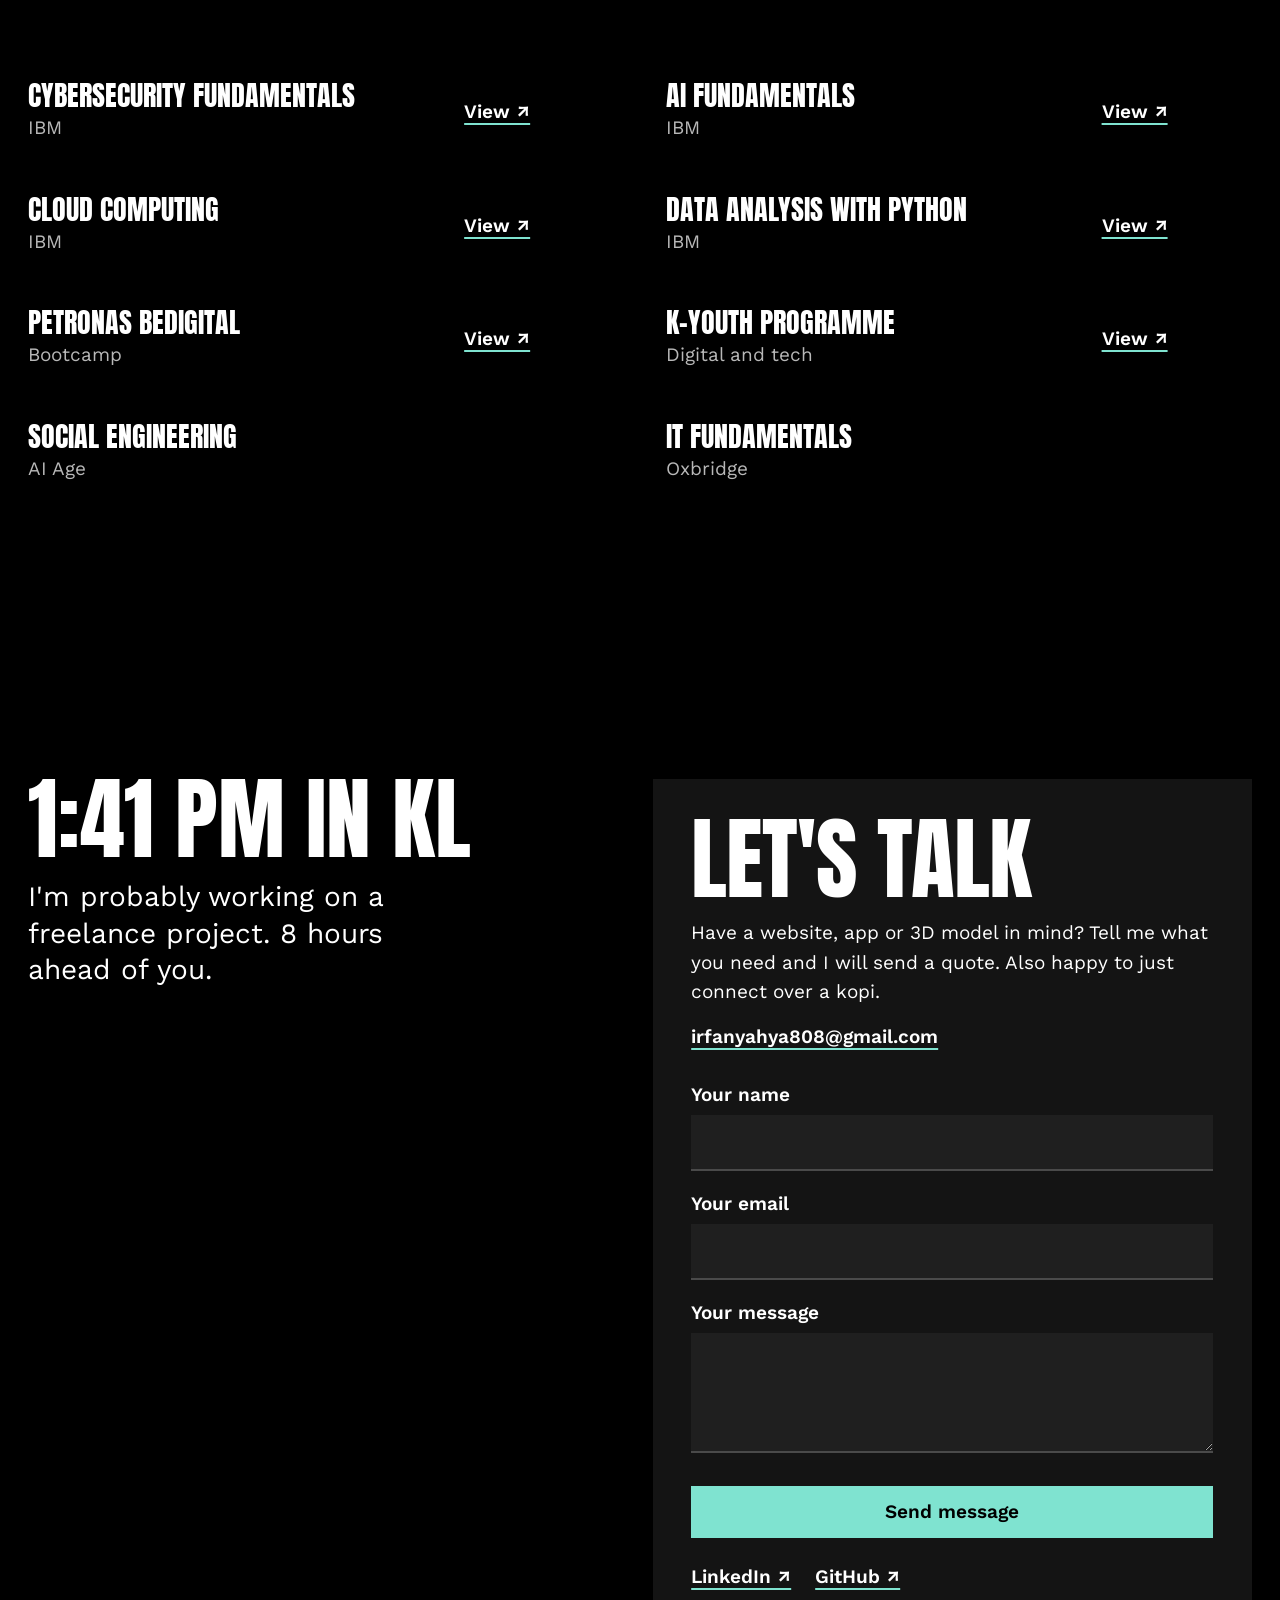
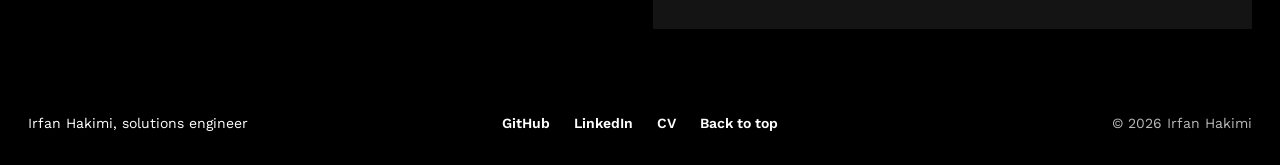
==== commit 7cfd894d: "3.8 (Maison Ve'ra shop with checkout, Lindap chef's counter, kerja and demo cards updated) Co-Author" ====
--- a/index.html
+++ b/index.html
@@ -1699,10 +1699,10 @@
           </div>
           <div class="demo-cards">
             <a class="demo-card" href="/demo/butik/" data-reveal>
-              <img src="demo/butik/img/b-hero-m.jpg" alt="Boutique demo: a woman in a tudung standing under trees" loading="lazy" />
+              <img src="demo/butik/img/hero.jpg" alt="Shop demo: a woman in a pink leather coat in a car park" loading="lazy" style="object-position: center 35%" />
               <span class="demo-kind small">Online shop</span>
-              <span class="demo-name">Rona Kasturi boutique</span>
-              <span class="demo-desc">Catalogue with sizes, colours and prices, a cart, orders sent to WhatsApp, and an owner view for orders and stock.</span>
+              <span class="demo-name">Maison Ve’ra</span>
+              <span class="demo-desc">Streetwear, bags and heels with a full checkout: FPX, card, DuitNow QR and e-wallets (demo only, no money taken), order tracking, and an owner view of paid orders.</span>
               <span class="demo-go">View demo &rarr;</span>
             </a>
             <a class="demo-card" href="/demo/tempahan/" data-reveal style="--i: 1">
@@ -1713,10 +1713,10 @@
               <span class="demo-go">View demo &rarr;</span>
             </a>
             <a class="demo-card" href="/demo/restoran/" data-reveal style="--i: 2">
-              <img src="demo/restoran/img/satay.jpg" alt="Restaurant demo: satay on the grill" loading="lazy" />
+              <img src="demo/restoran/img/c5.jpg" alt="Restaurant demo: a plated course being finished at the table" loading="lazy" />
               <span class="demo-kind small">Restaurant website</span>
-              <span class="demo-name">Lindap Dining Room</span>
-              <span class="demo-desc">Menu with a photo for every dish and a table booking that arrives as a ready WhatsApp message.</span>
+              <span class="demo-name">Lindap</span>
+              <span class="demo-desc">A twelve seat chef's counter with an open kitchen, a menu with photos, and a seat booking that arrives as a ready WhatsApp message.</span>
               <span class="demo-go">View demo &rarr;</span>
             </a>
           </div>
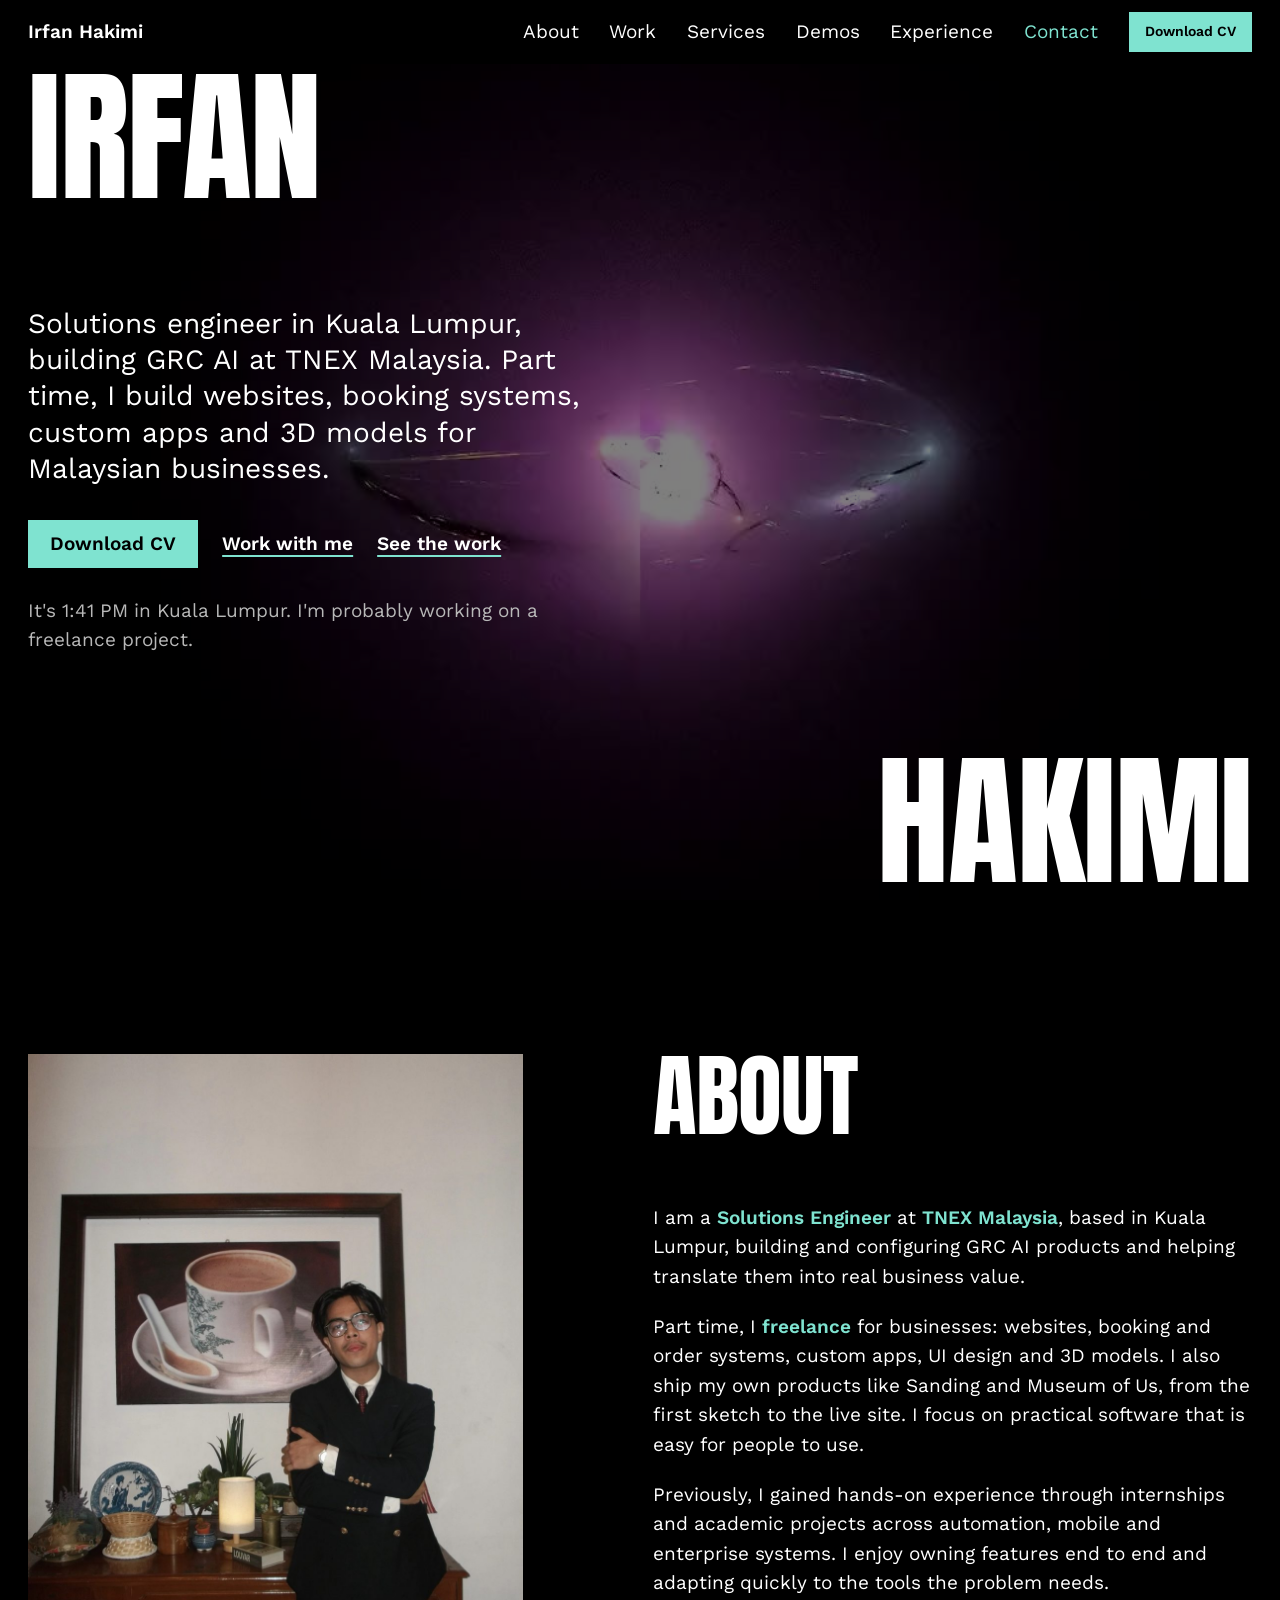
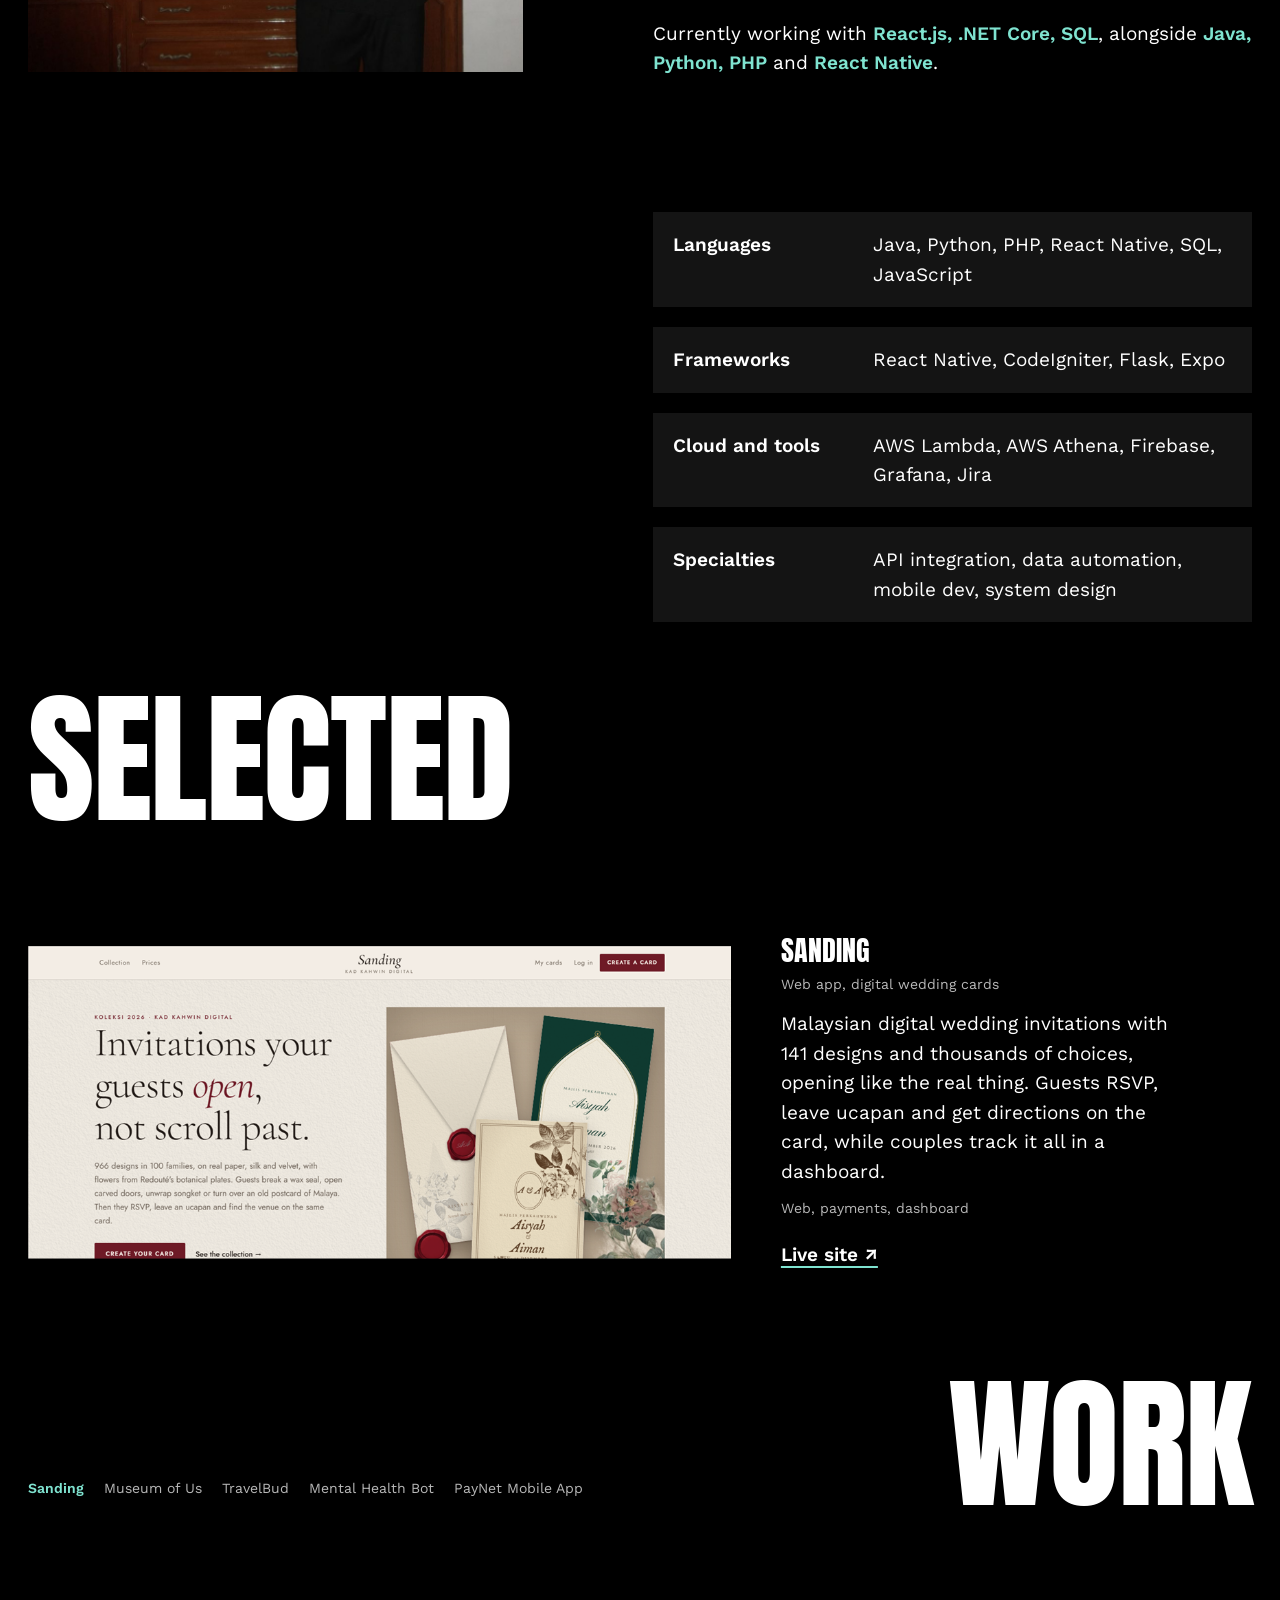
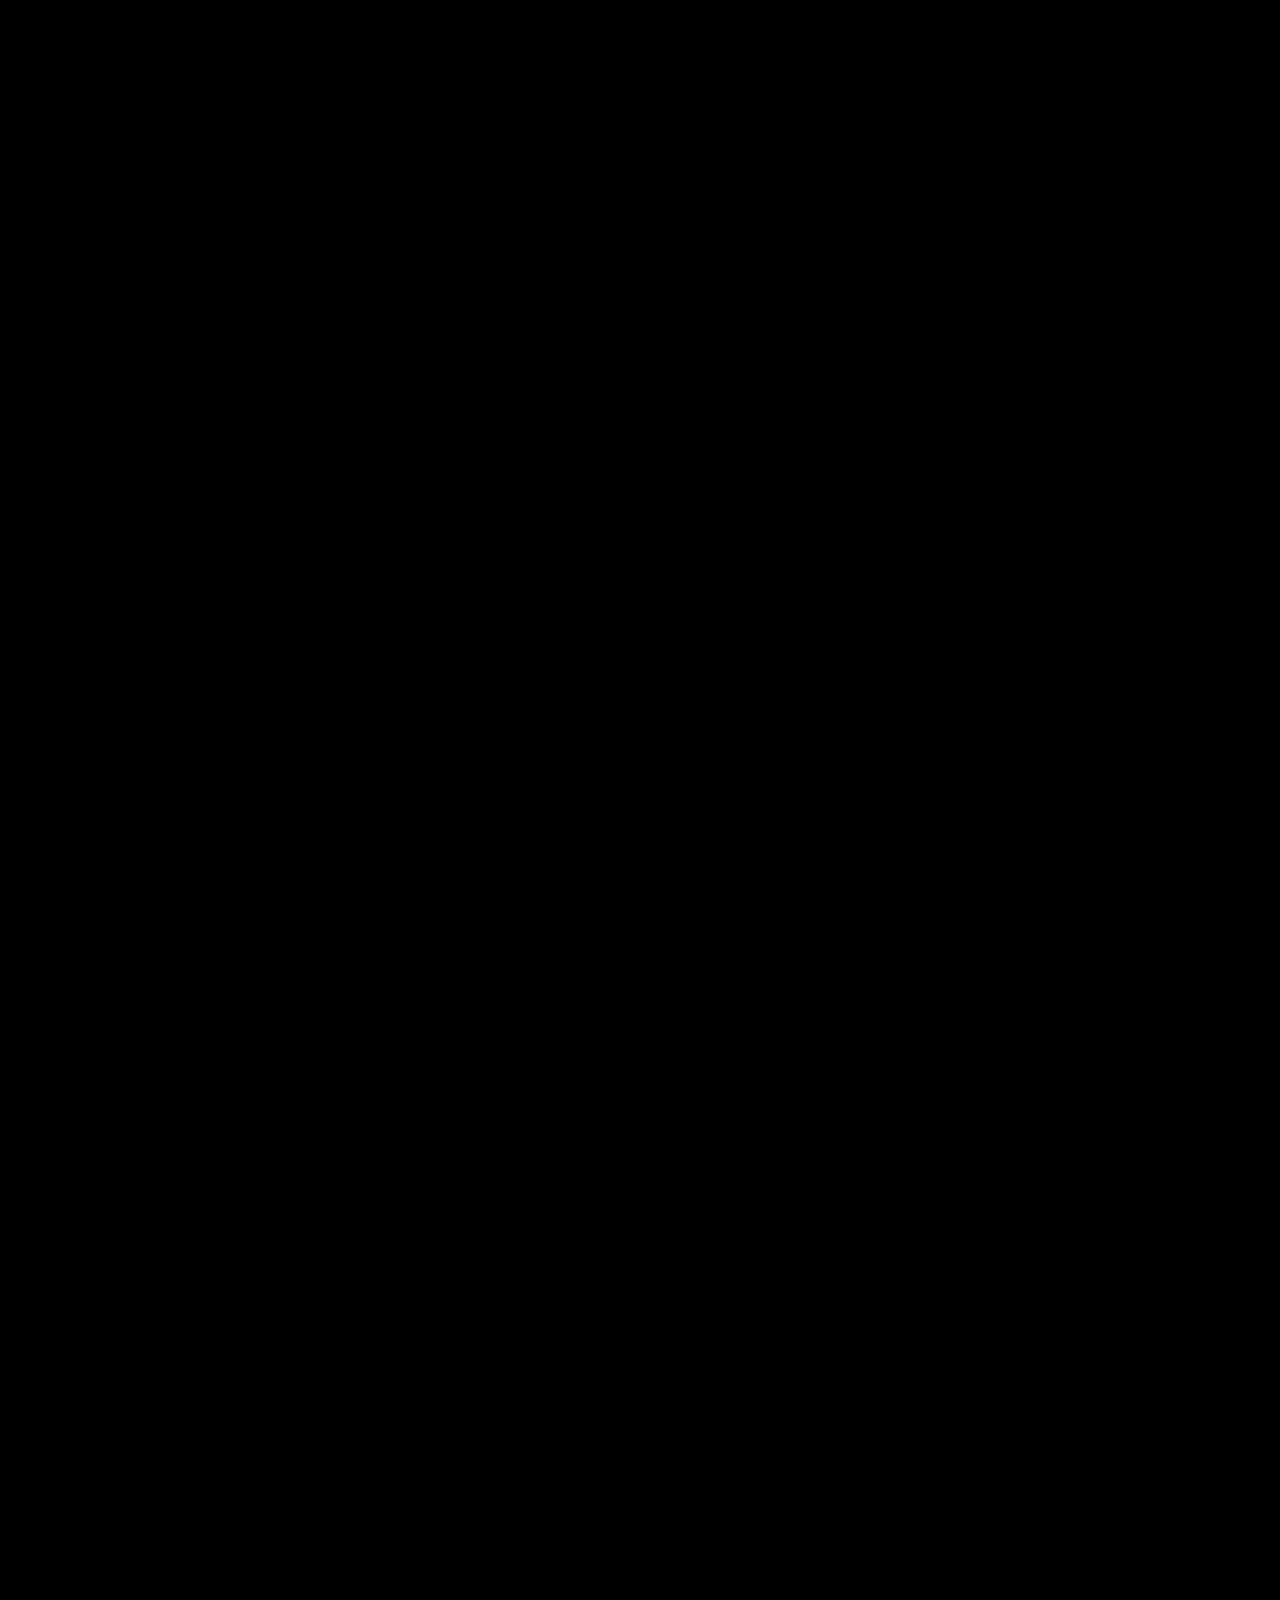
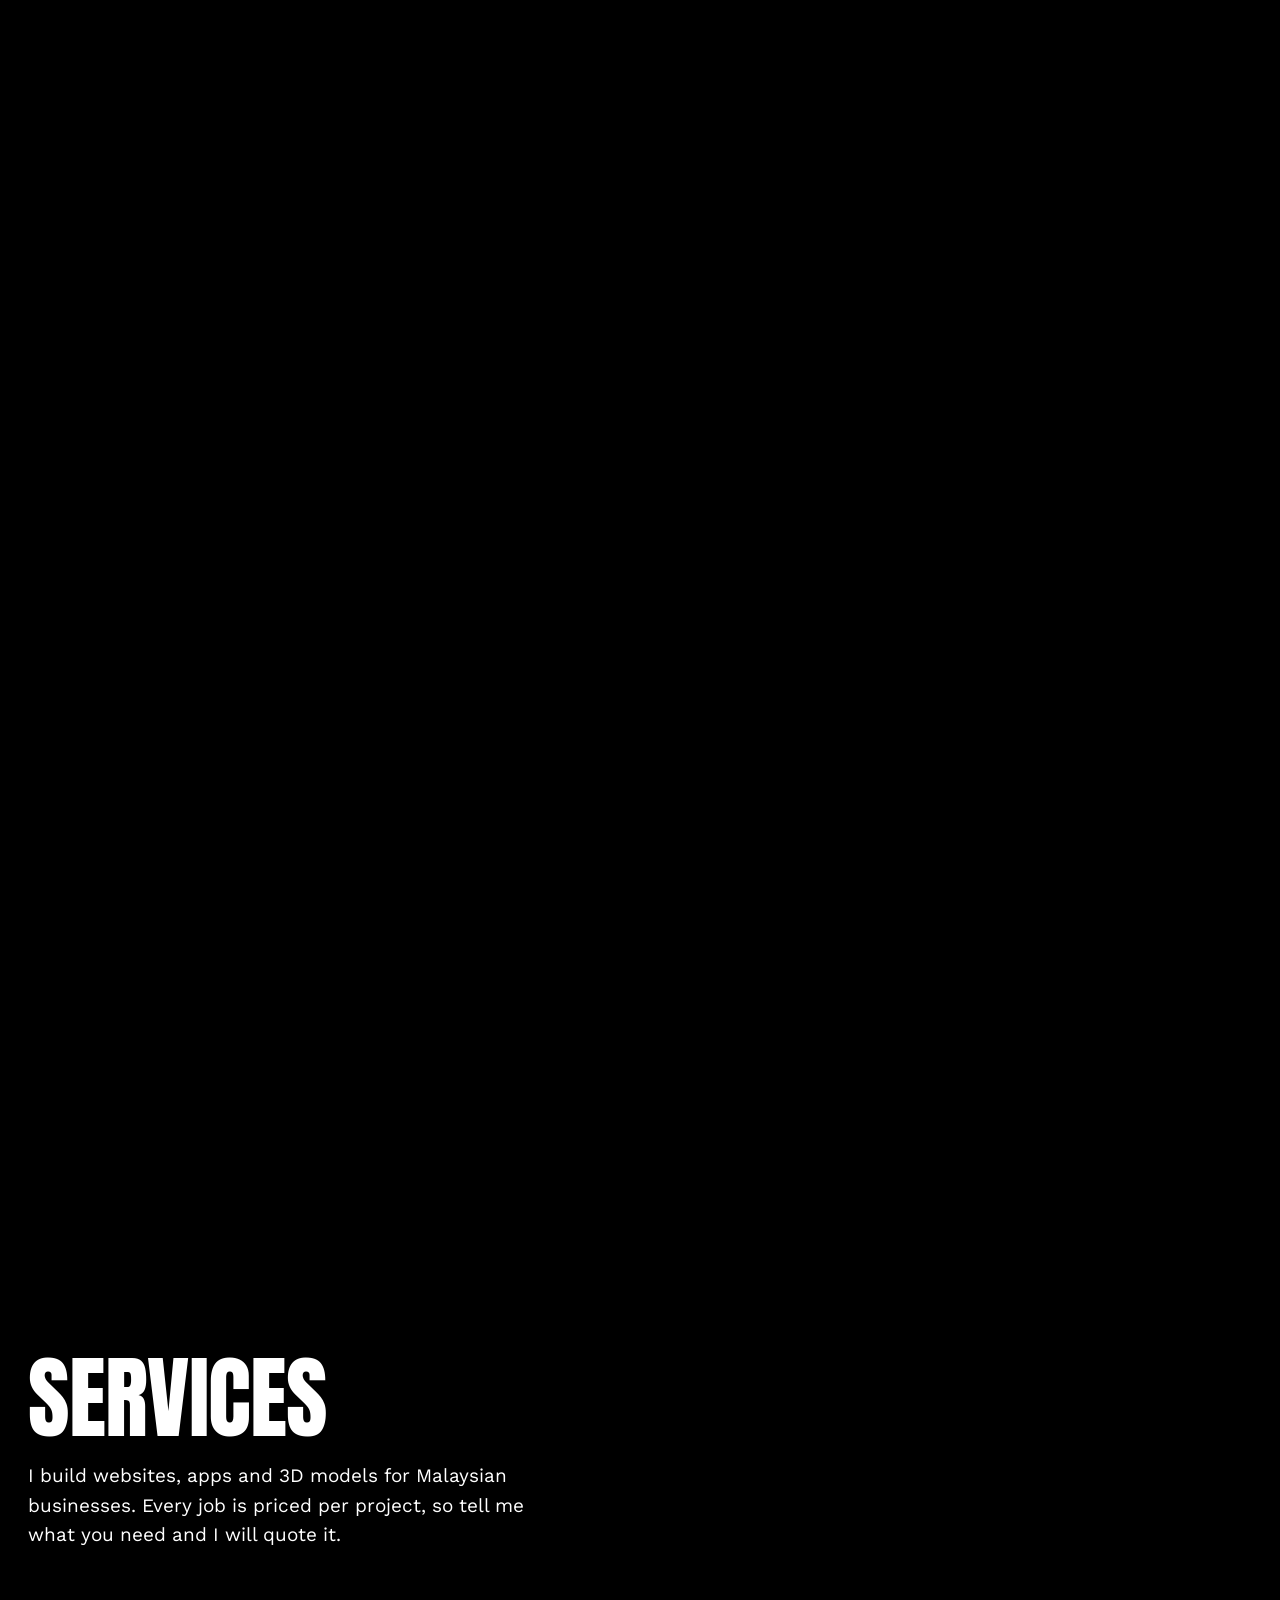
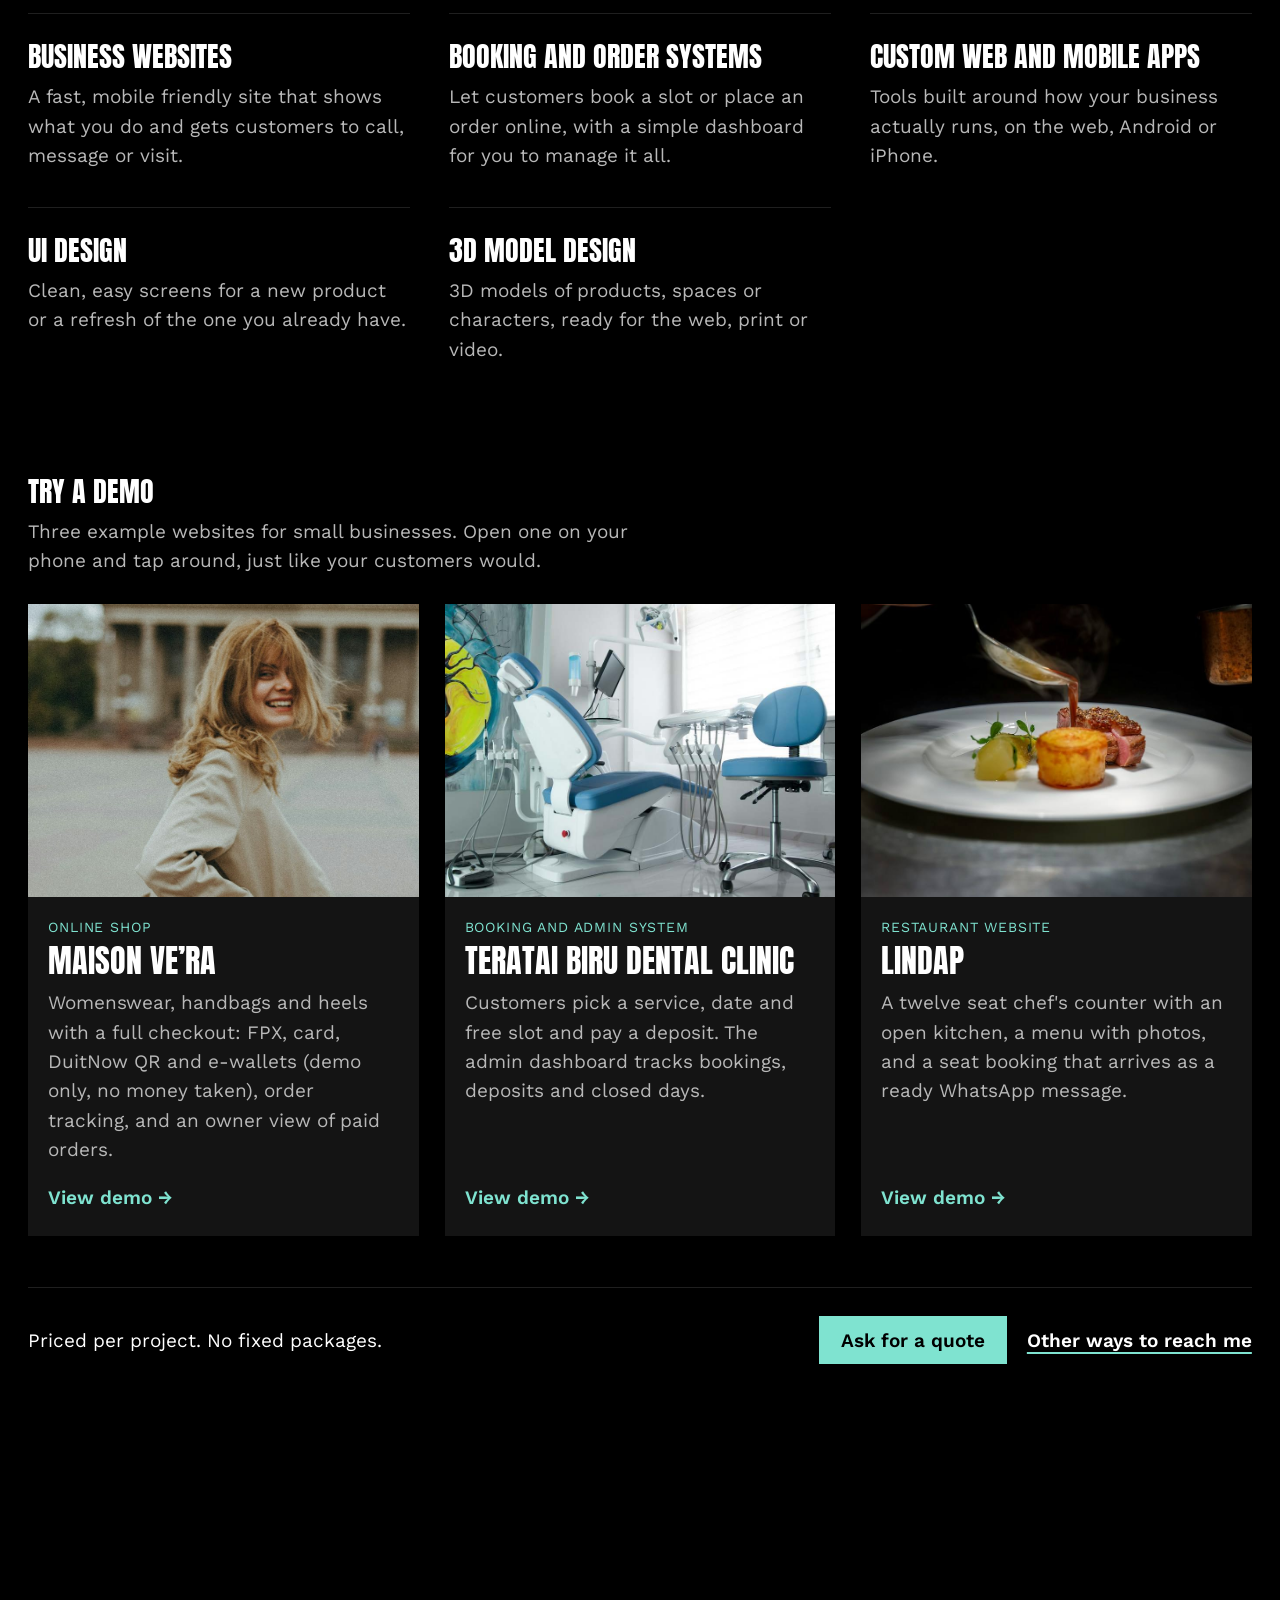
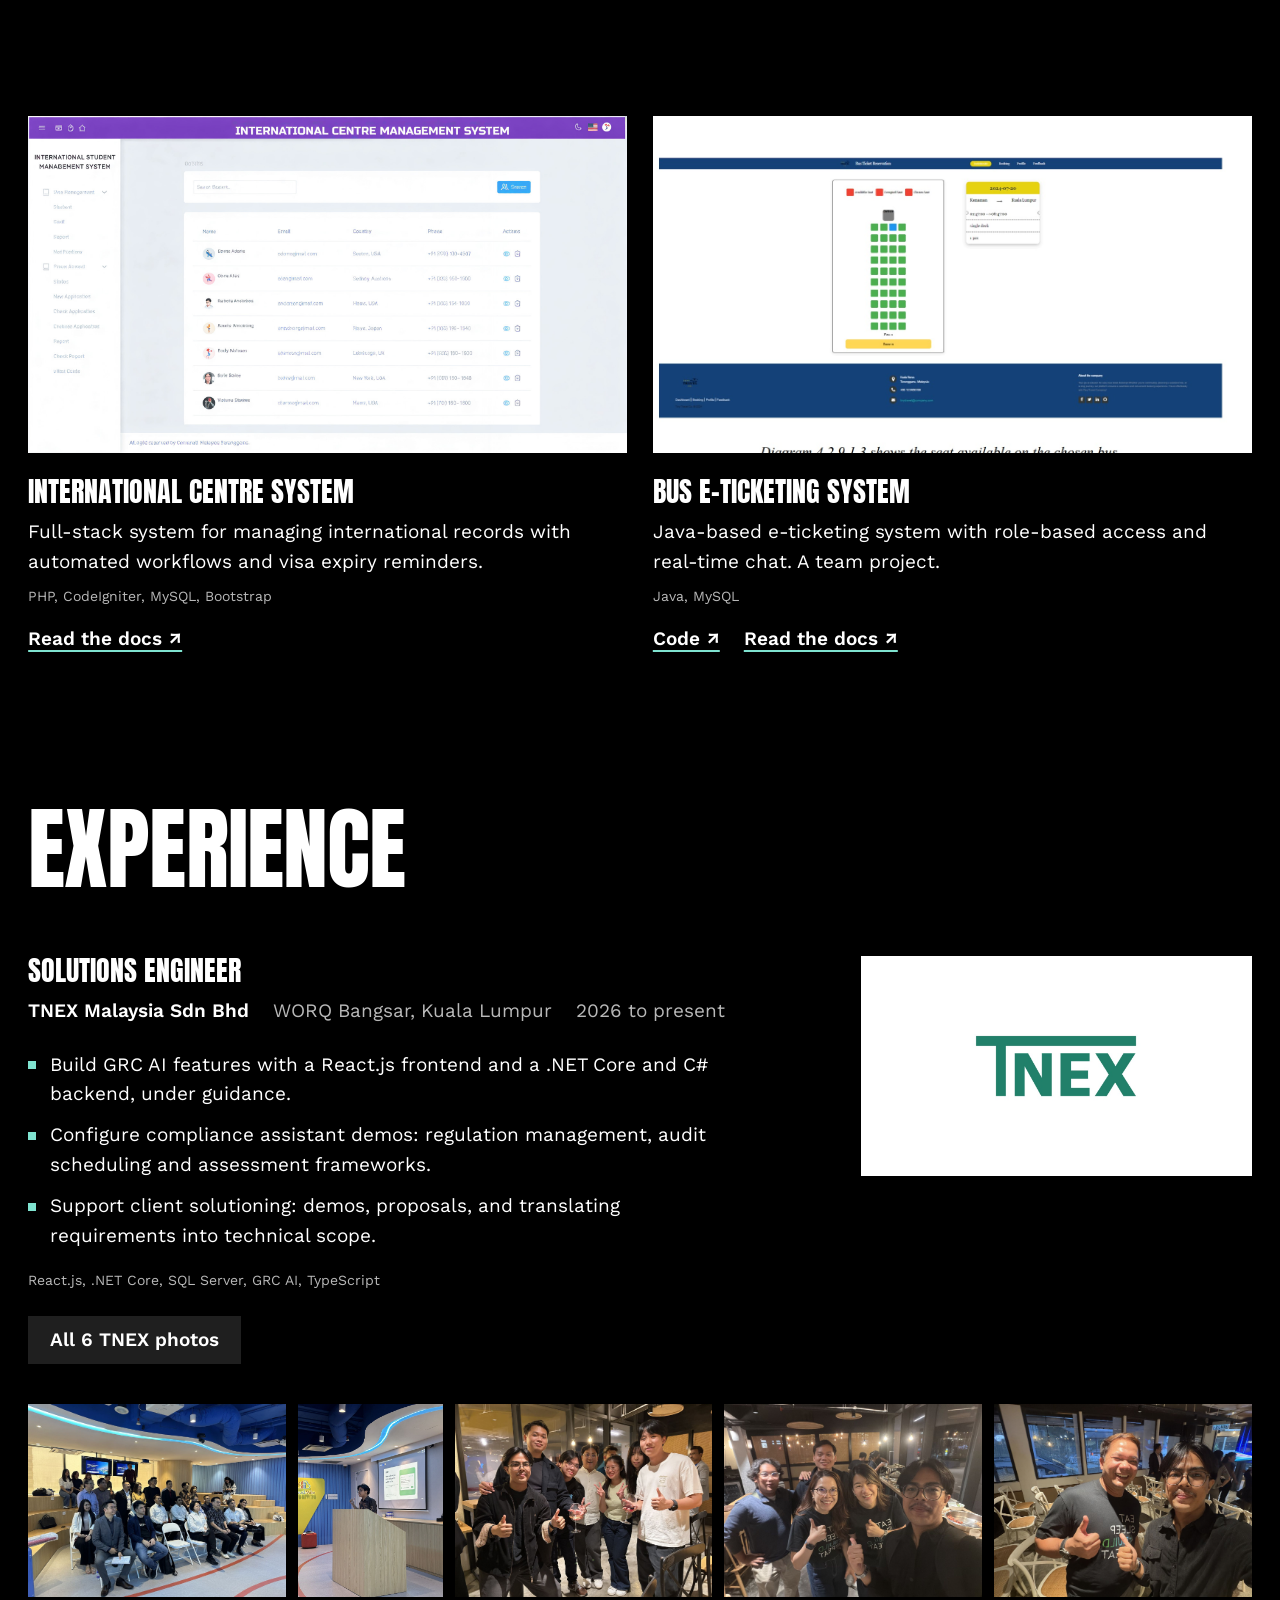
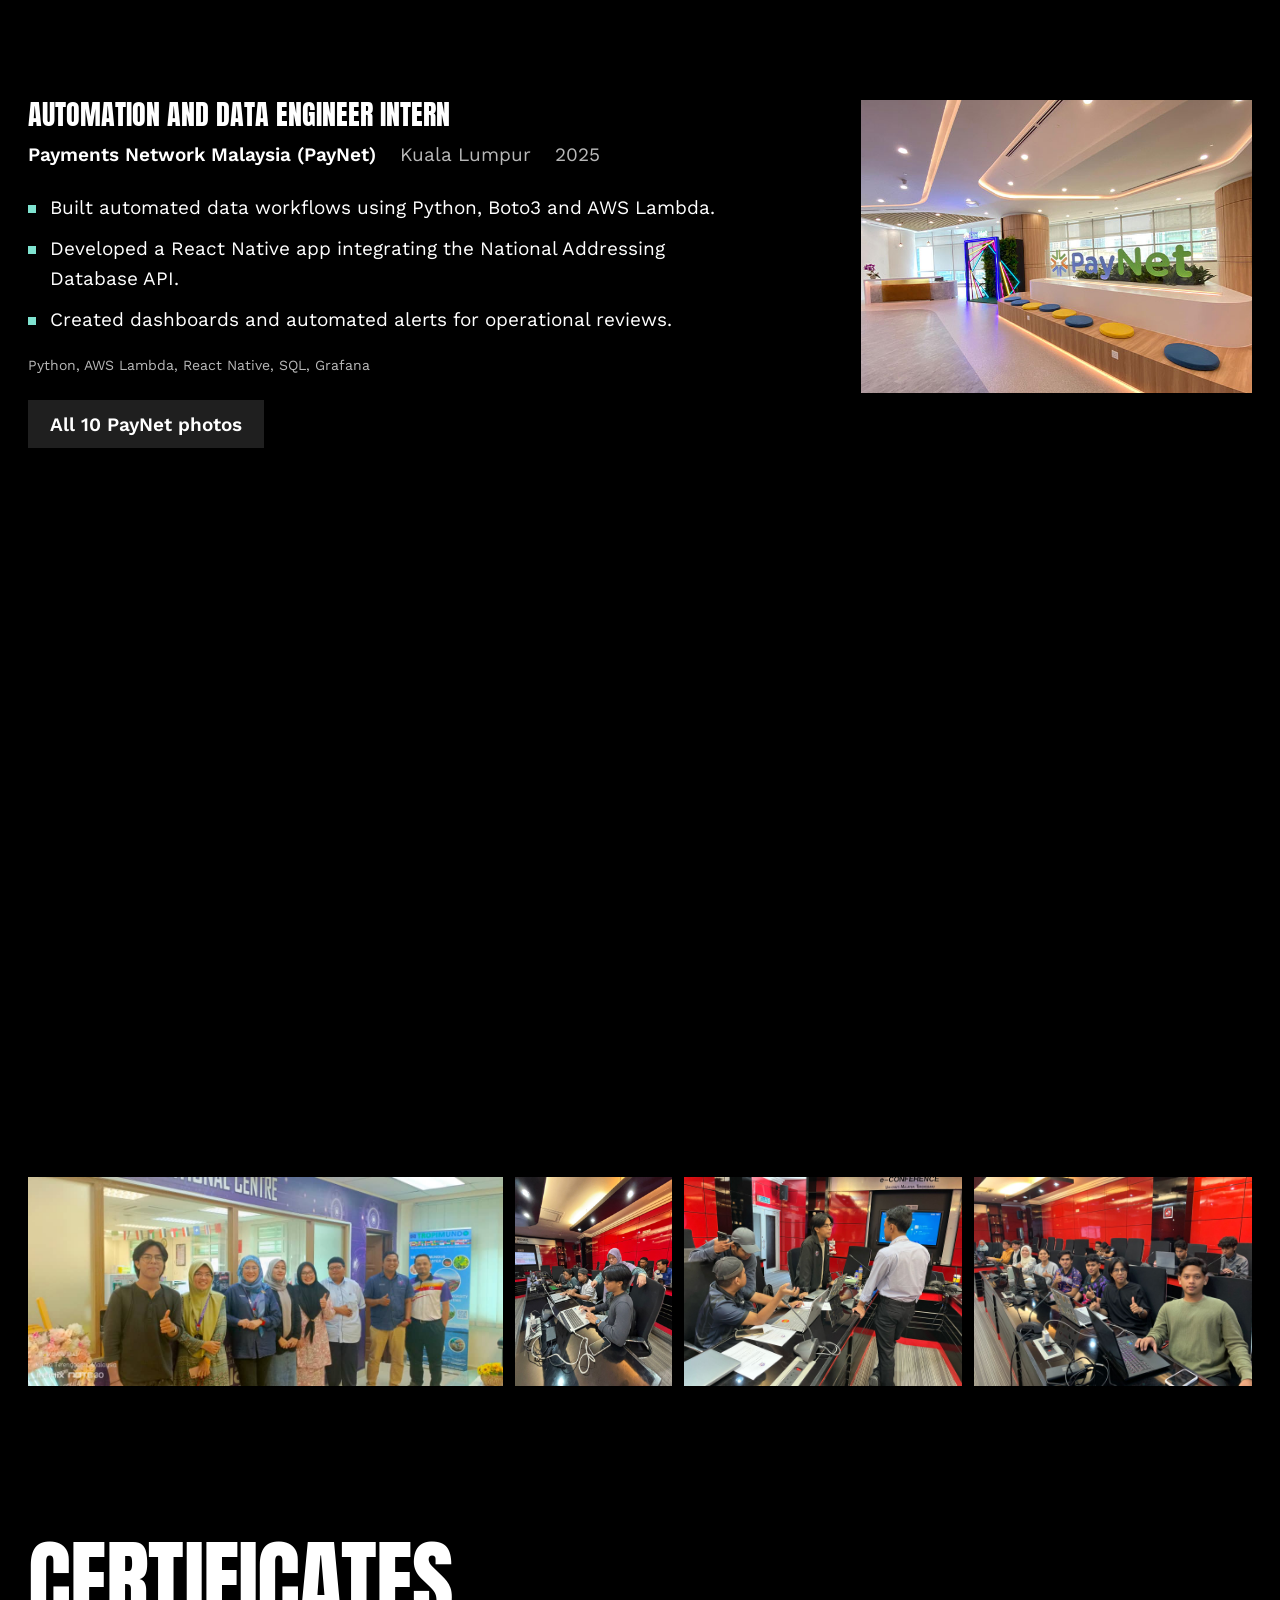
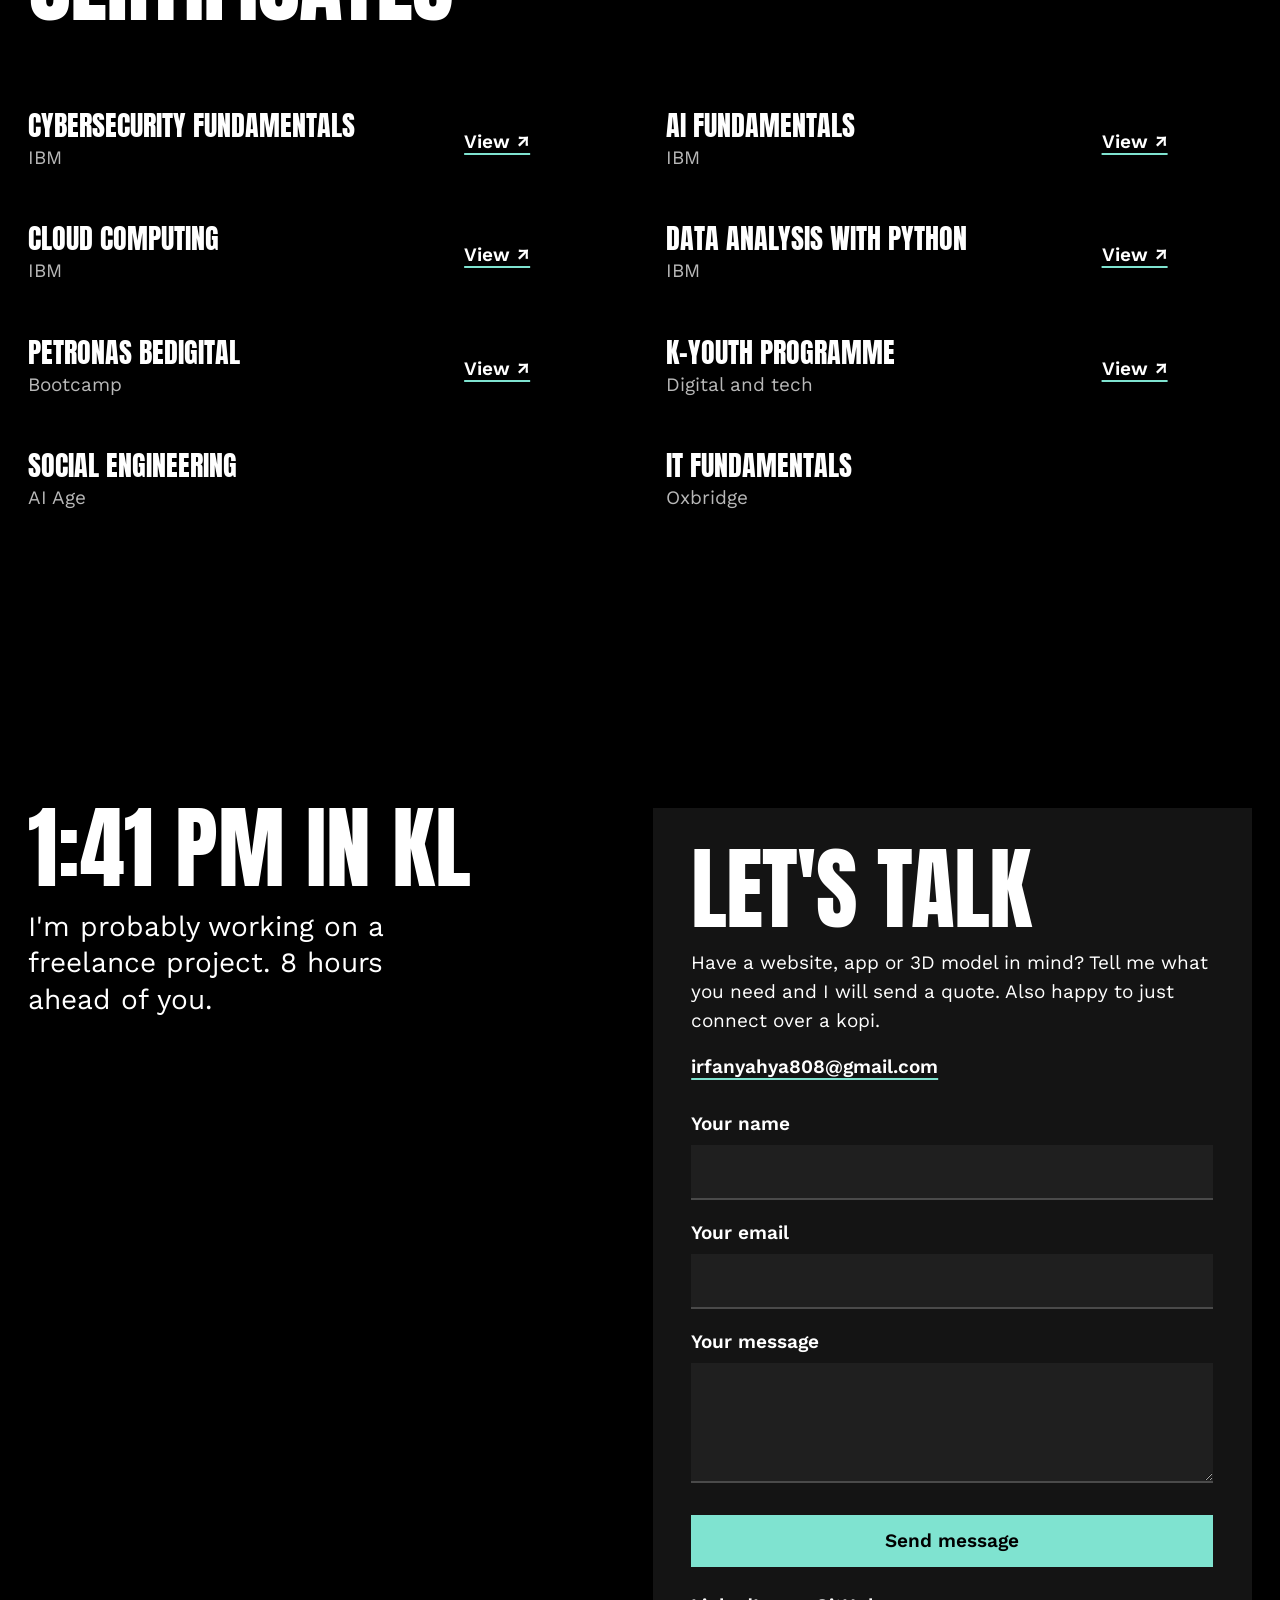
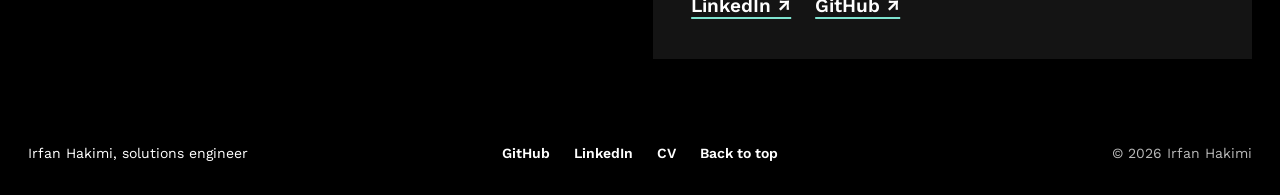
==== commit 0b6014d8: "3.10 (Maison Ve'ra card and kerja picture match the womenswear look) Co-Authored-By: Claude Opus 5.5" ====
--- a/index.html
+++ b/index.html
@@ -1699,10 +1699,10 @@
           </div>
           <div class="demo-cards">
             <a class="demo-card" href="/demo/butik/" data-reveal>
-              <img src="demo/butik/img/hero.jpg" alt="Shop demo: a woman in a pink leather coat in a car park" loading="lazy" style="object-position: center 35%" />
+              <img src="demo/butik/img/hero-1.jpg" alt="Shop demo: a smiling woman in a beige trench coat" loading="lazy" style="object-position: center 30%" />
               <span class="demo-kind small">Online shop</span>
               <span class="demo-name">Maison Ve’ra</span>
-              <span class="demo-desc">Streetwear, bags and heels with a full checkout: FPX, card, DuitNow QR and e-wallets (demo only, no money taken), order tracking, and an owner view of paid orders.</span>
+              <span class="demo-desc">Womenswear, handbags and heels with a full checkout: FPX, card, DuitNow QR and e-wallets (demo only, no money taken), order tracking, and an owner view of paid orders.</span>
               <span class="demo-go">View demo &rarr;</span>
             </a>
             <a class="demo-card" href="/demo/tempahan/" data-reveal style="--i: 1">
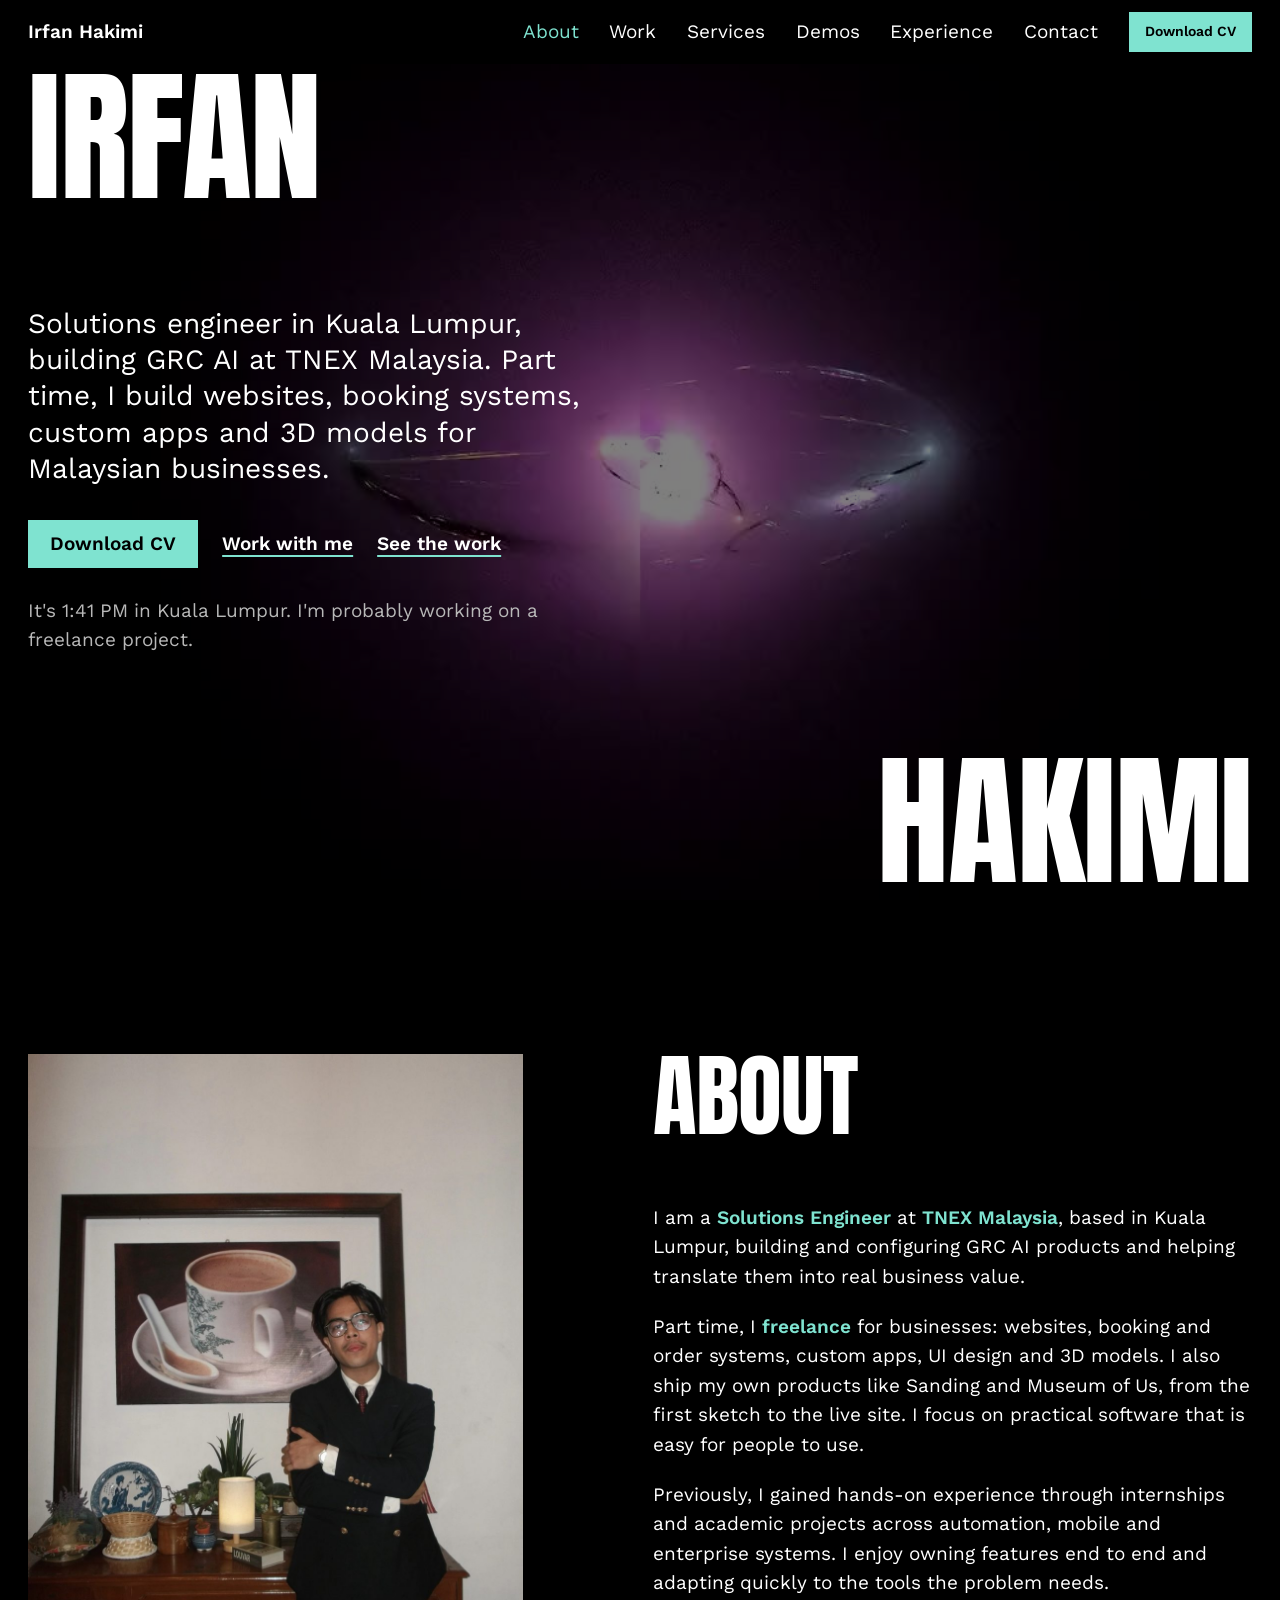
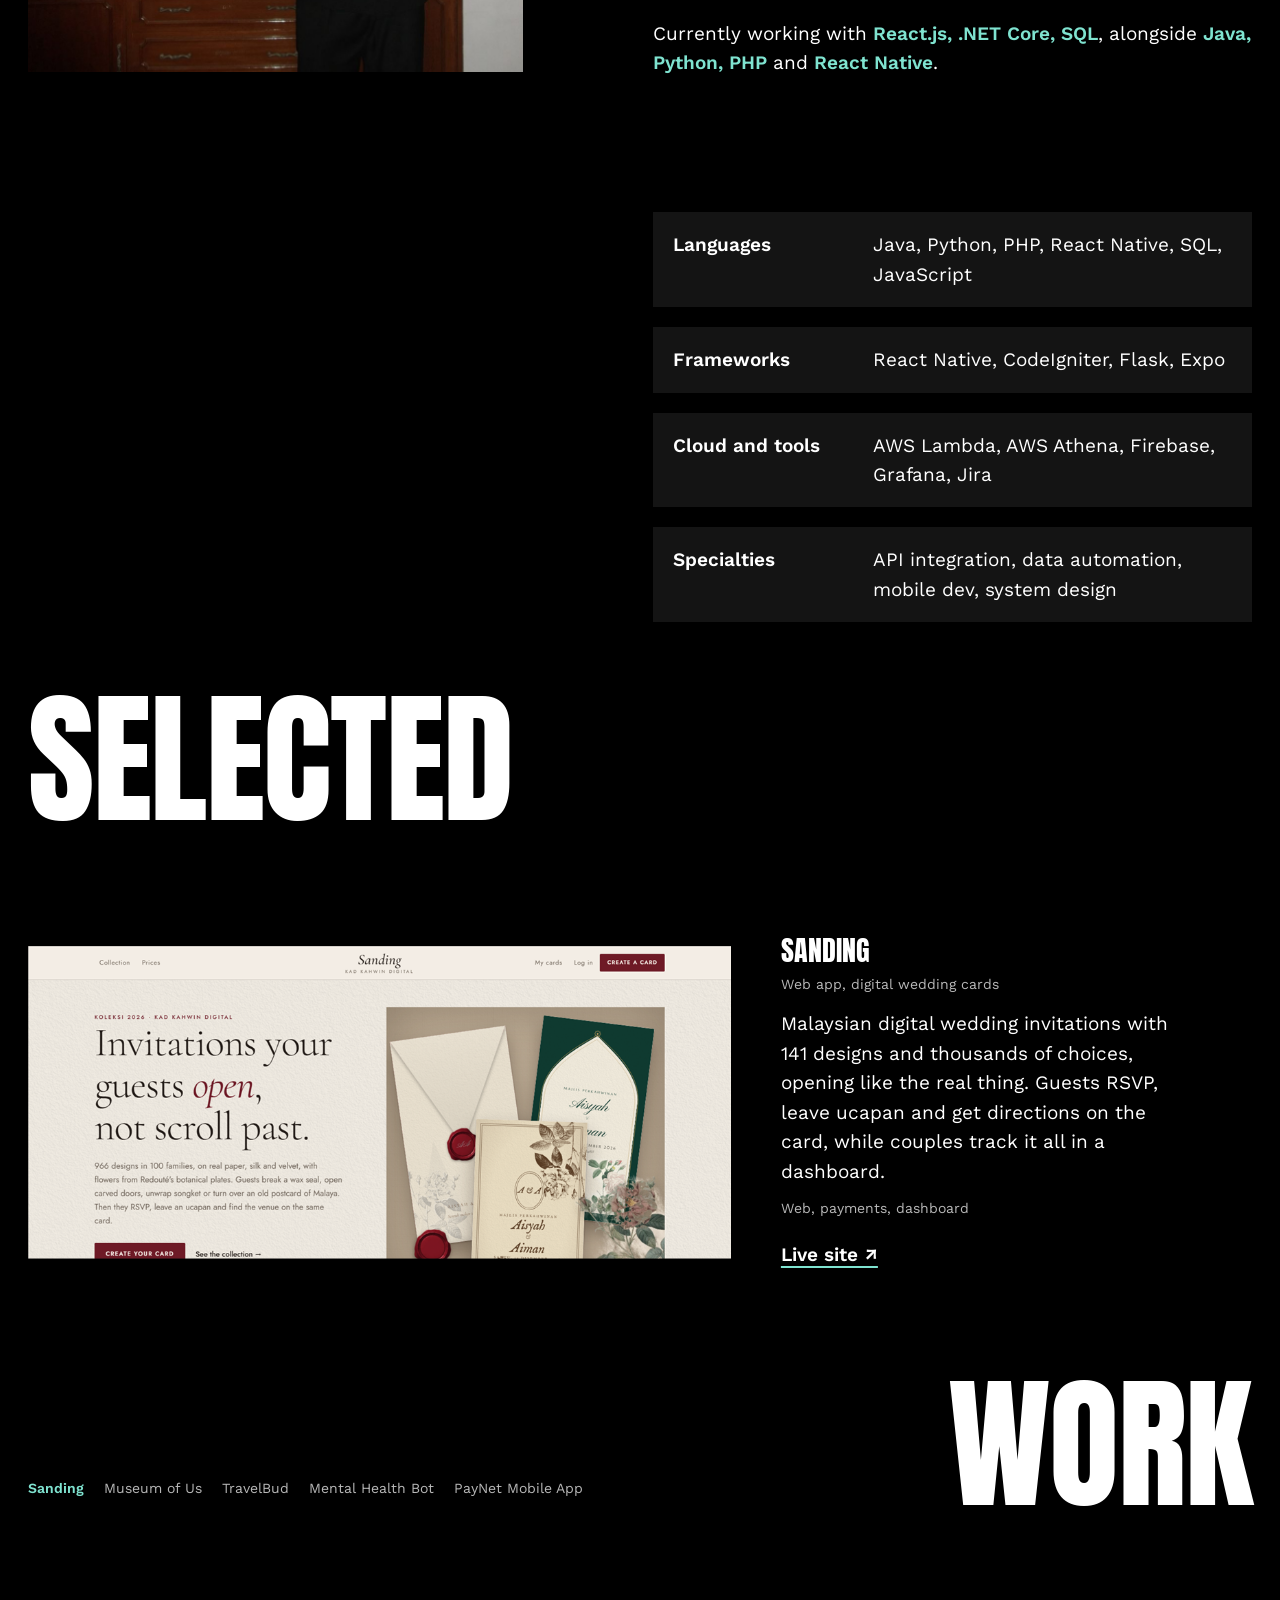
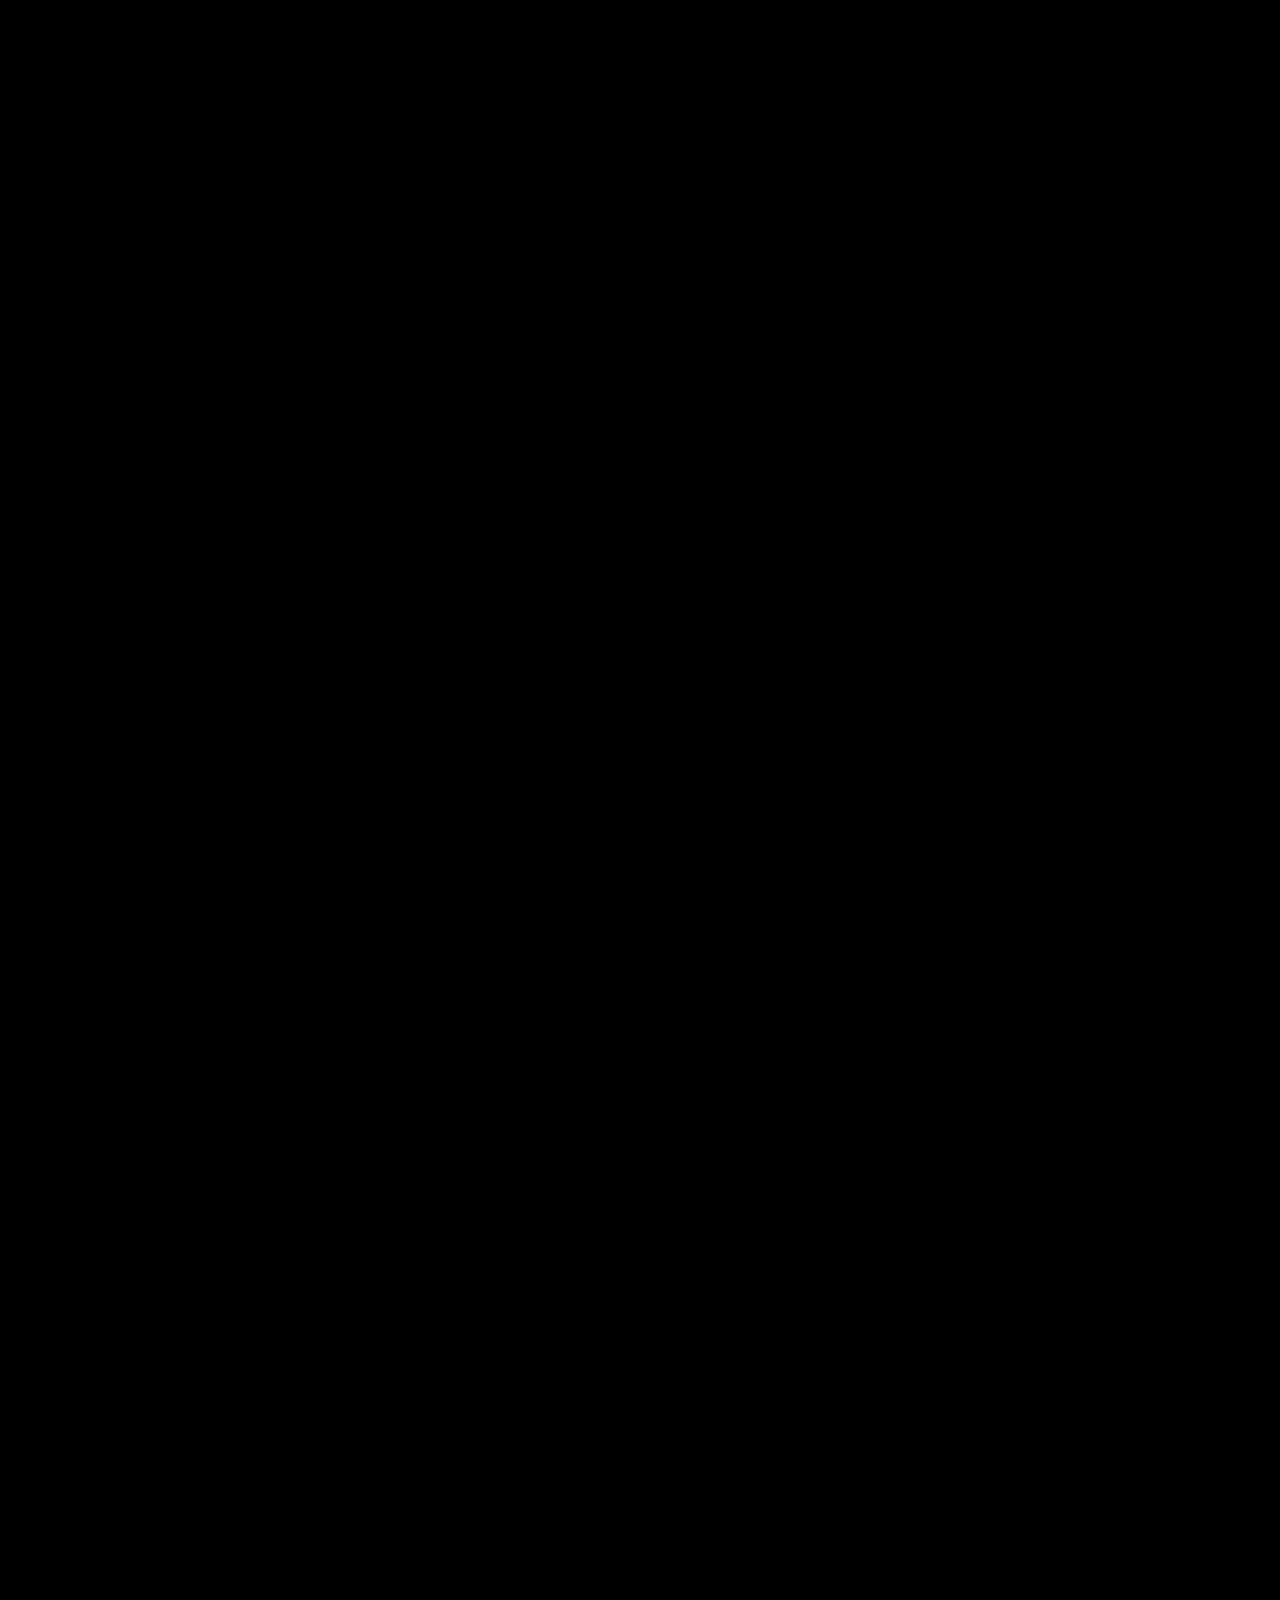
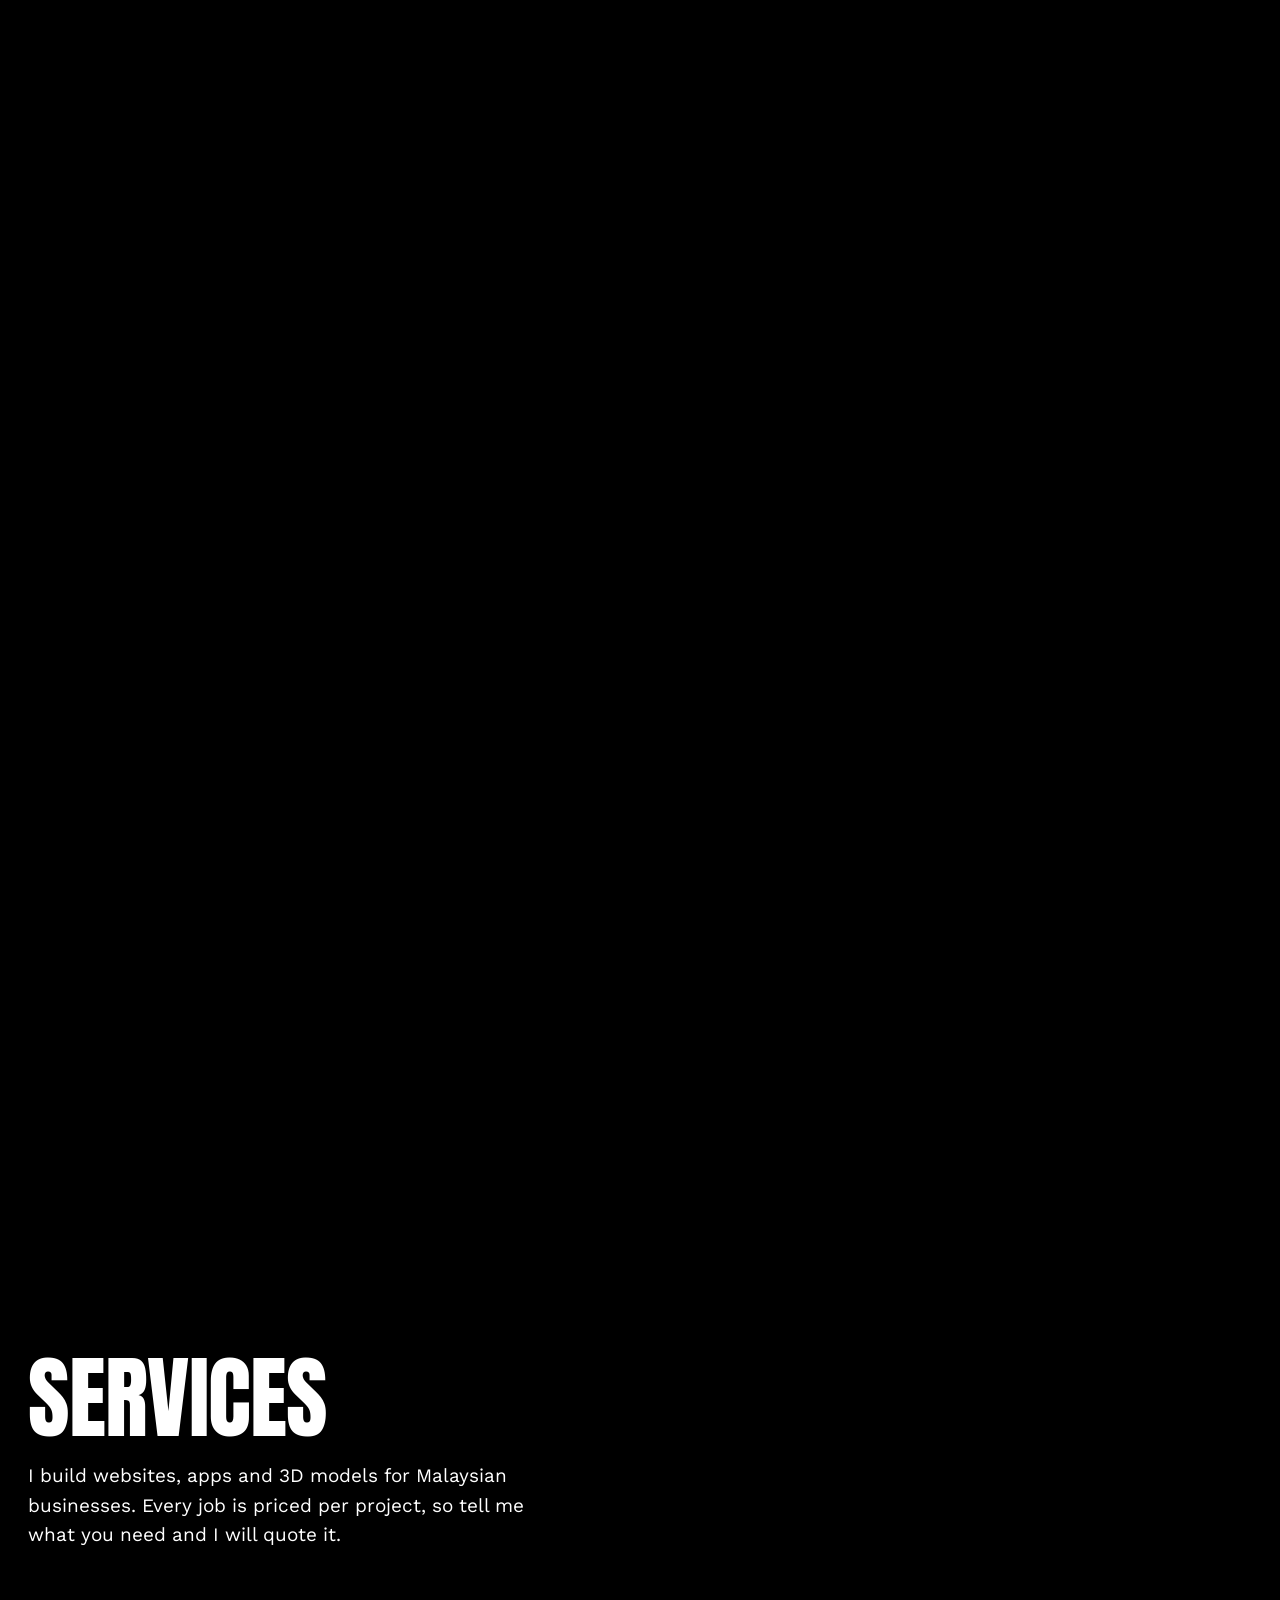
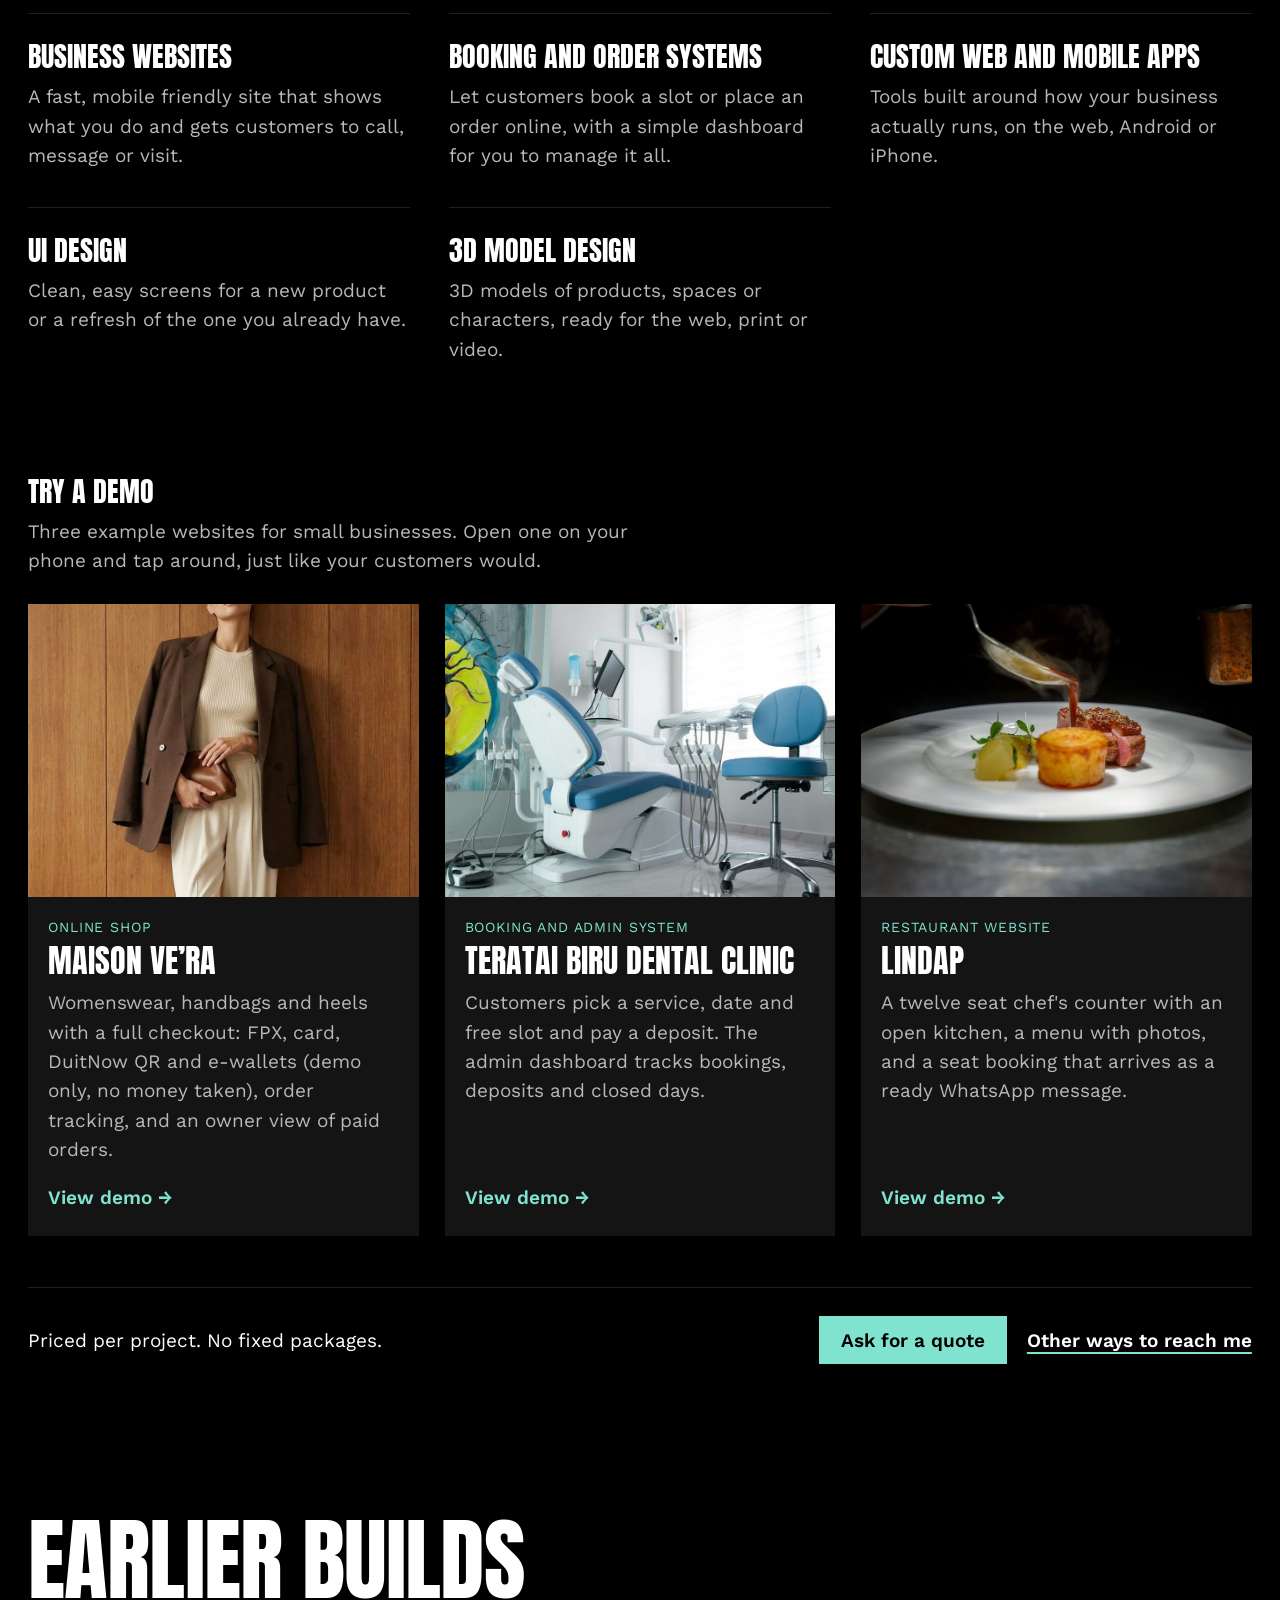
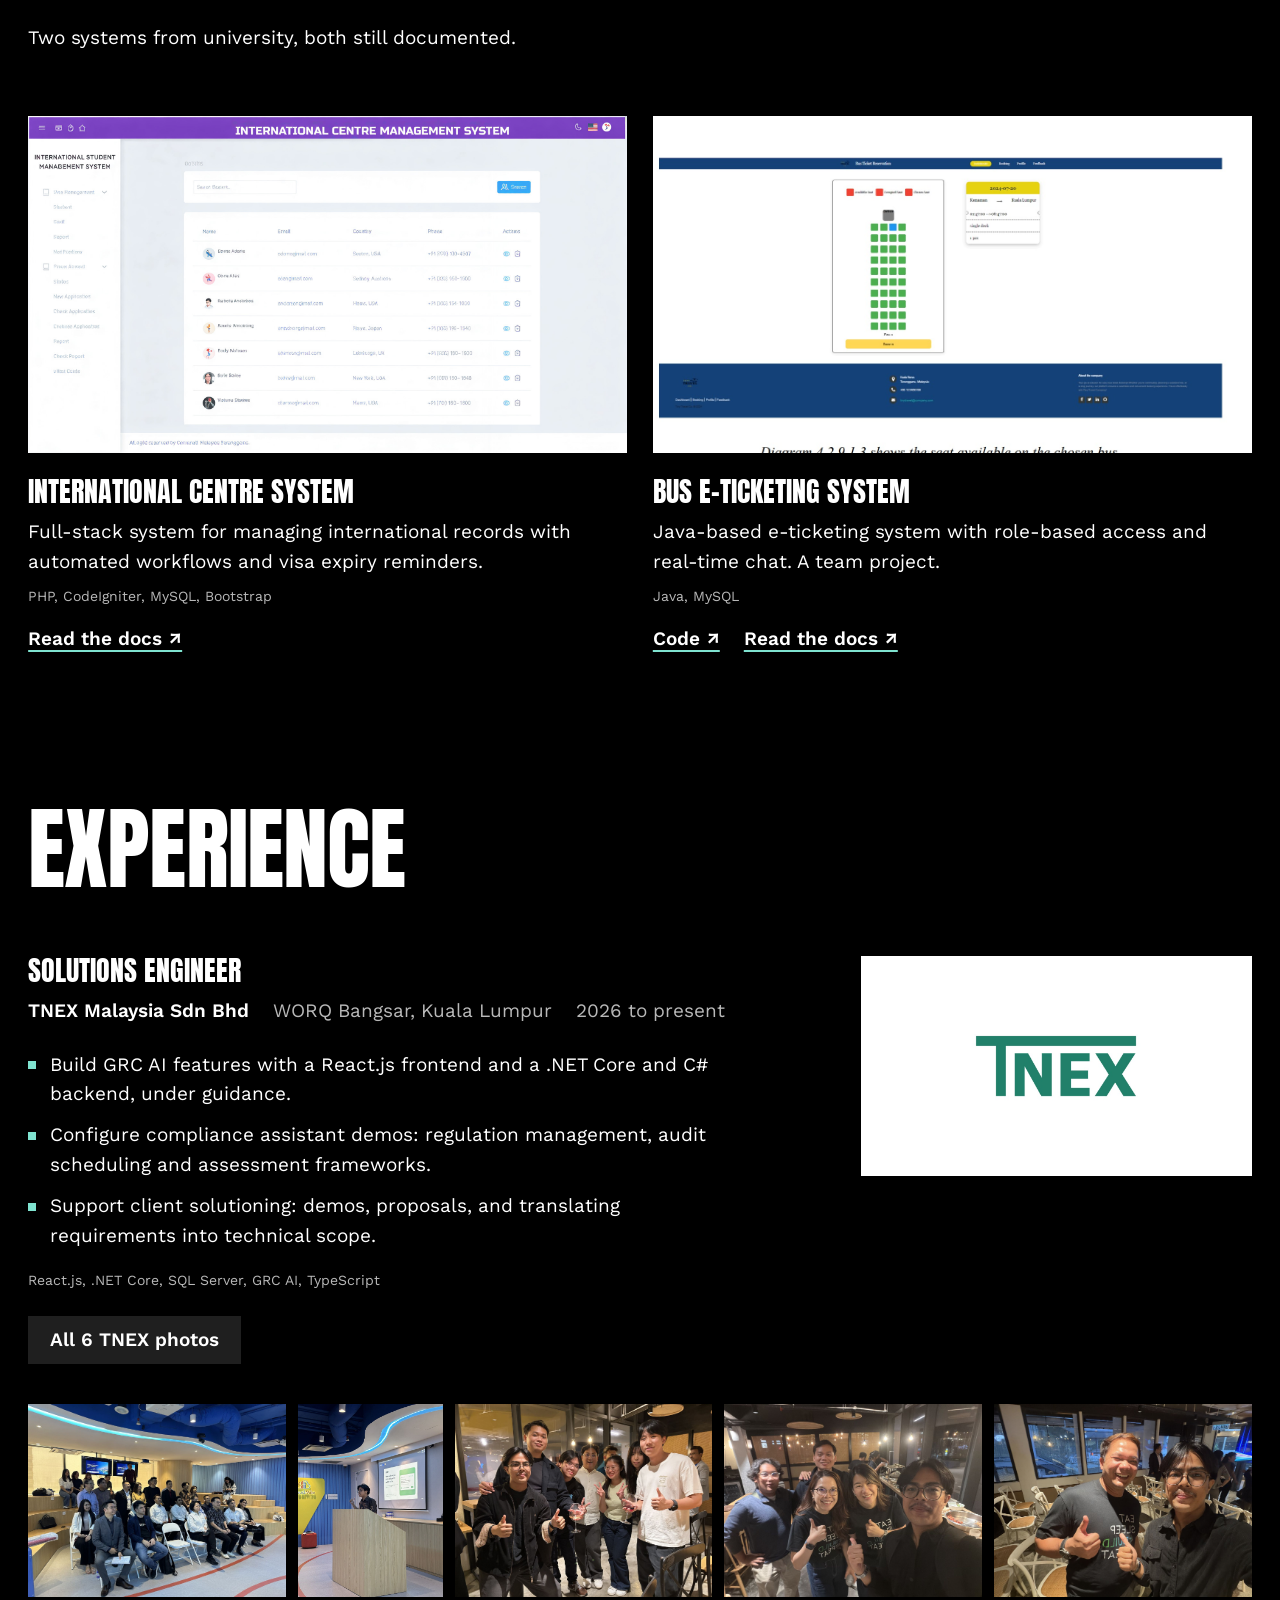
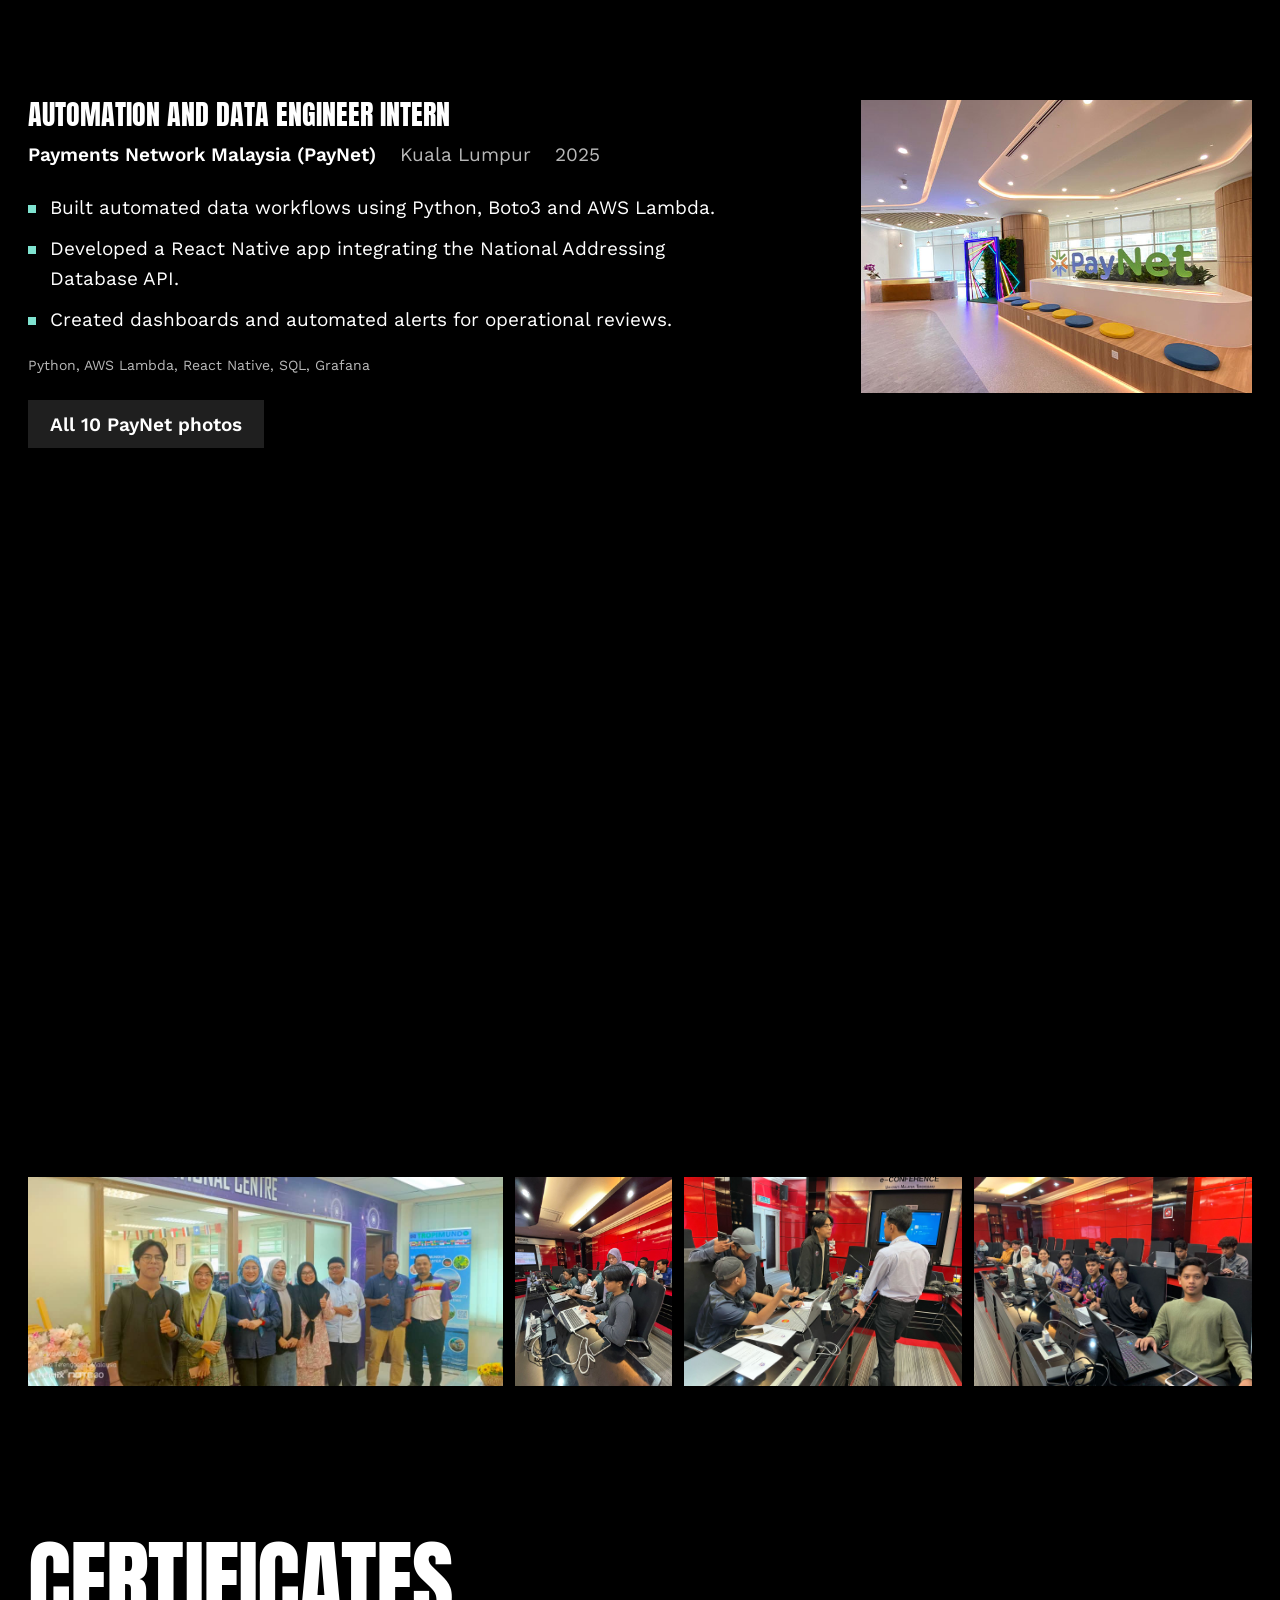
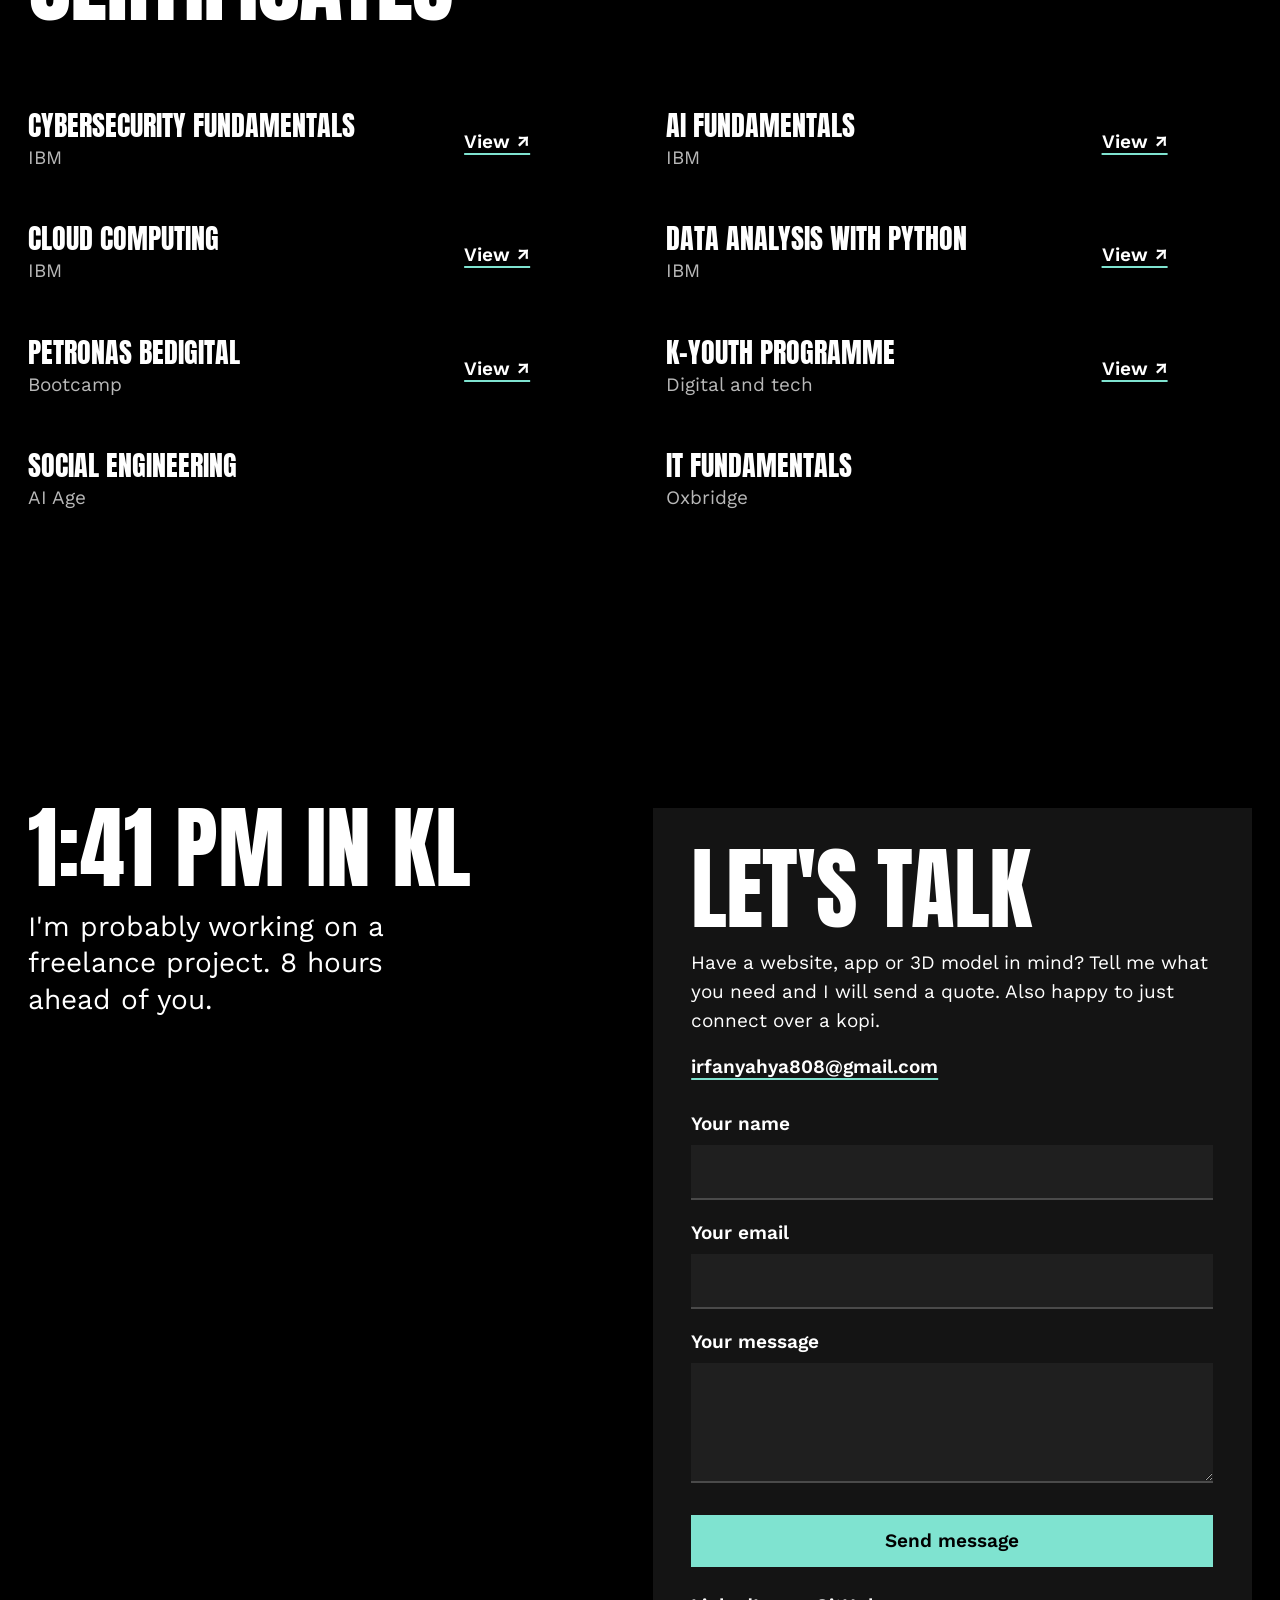
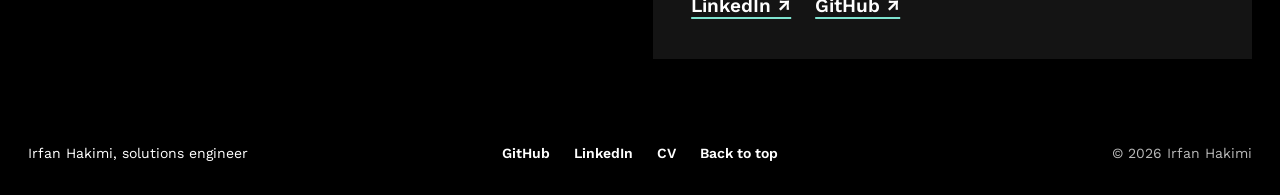
==== commit c3babea7: "3.16 (Maison Ve'ra: Irfan's photo set, bags and heels, campaign redesign, responsive fixes) - Swipe " ====
--- a/index.html
+++ b/index.html
@@ -1699,7 +1699,7 @@
           </div>
           <div class="demo-cards">
             <a class="demo-card" href="/demo/butik/" data-reveal>
-              <img src="demo/butik/img/hero-1.jpg" alt="Shop demo: a smiling woman in a beige trench coat" loading="lazy" style="object-position: center 30%" />
+              <img src="demo/butik/img/hero-1.webp" alt="Shop demo: a woman in a brown blazer and cream wide trousers" loading="lazy" style="object-position: center 30%" />
               <span class="demo-kind small">Online shop</span>
               <span class="demo-name">Maison Ve’ra</span>
               <span class="demo-desc">Womenswear, handbags and heels with a full checkout: FPX, card, DuitNow QR and e-wallets (demo only, no money taken), order tracking, and an owner view of paid orders.</span>
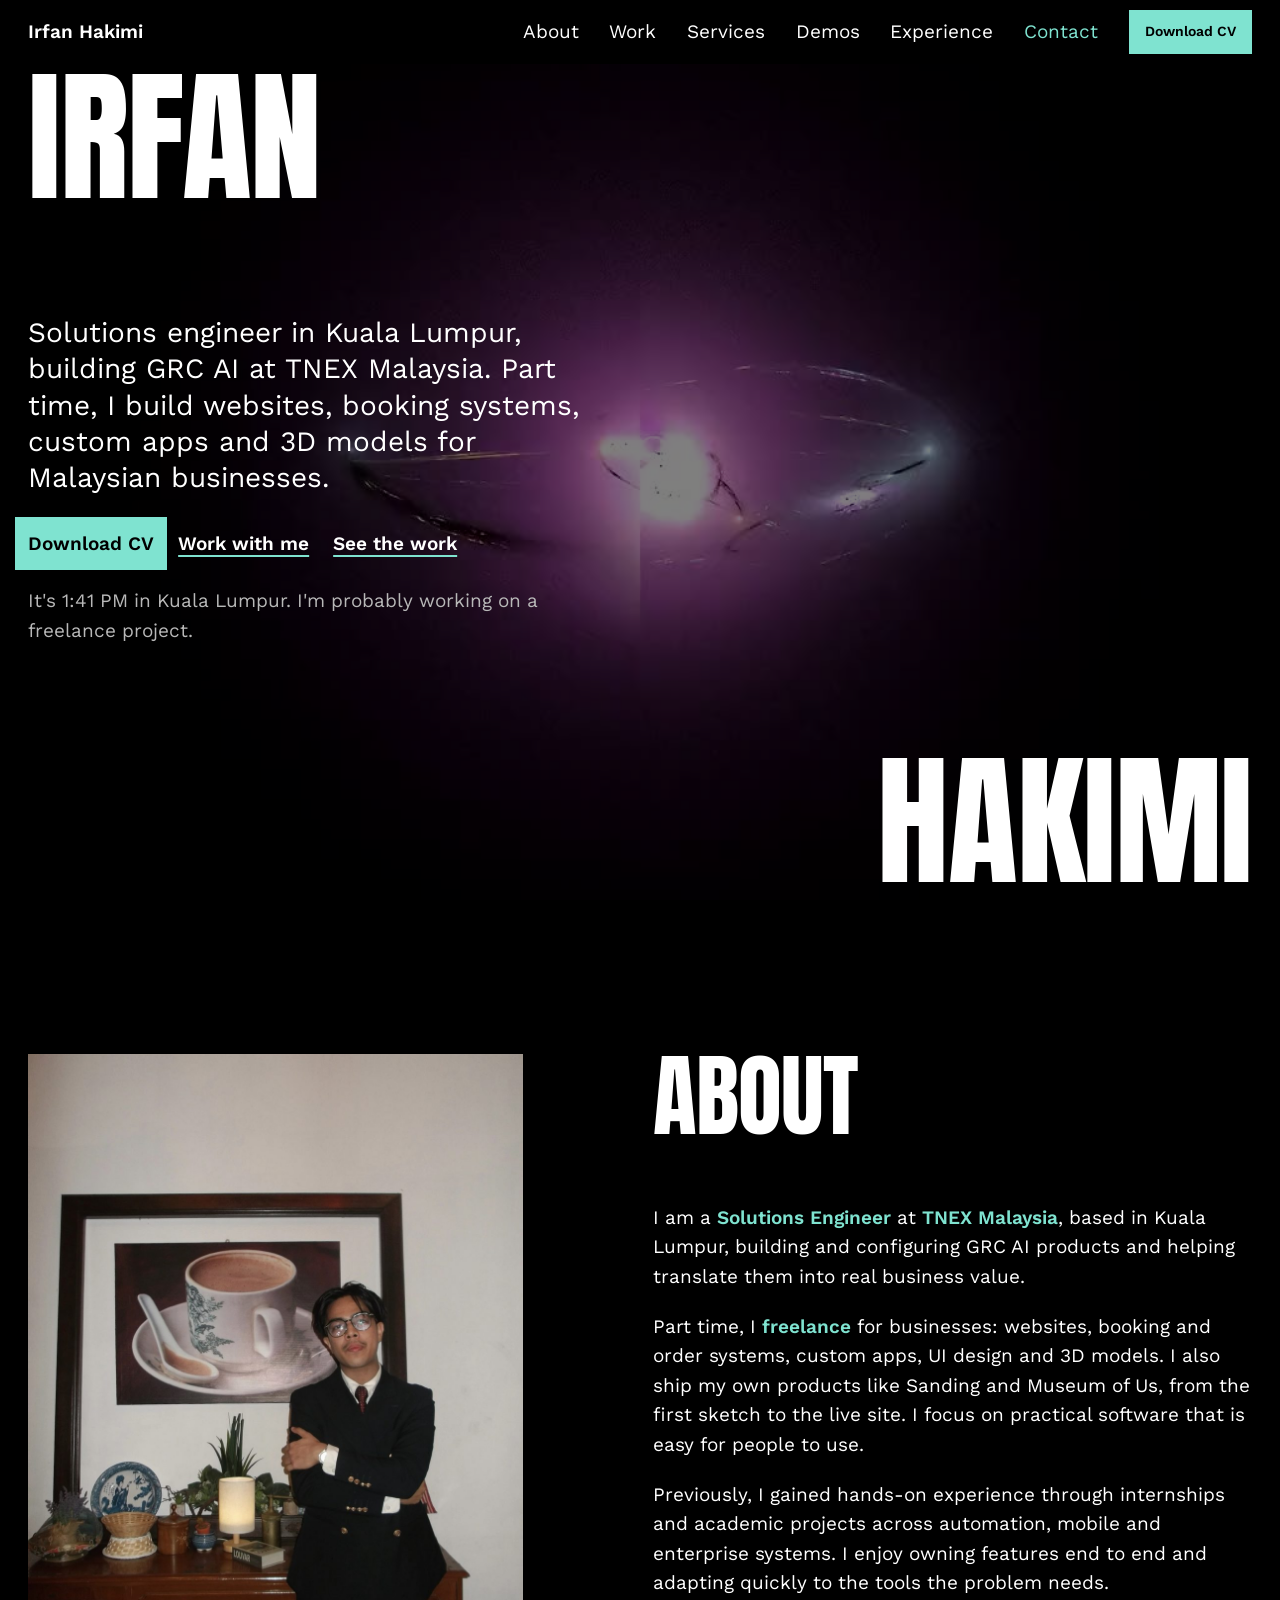
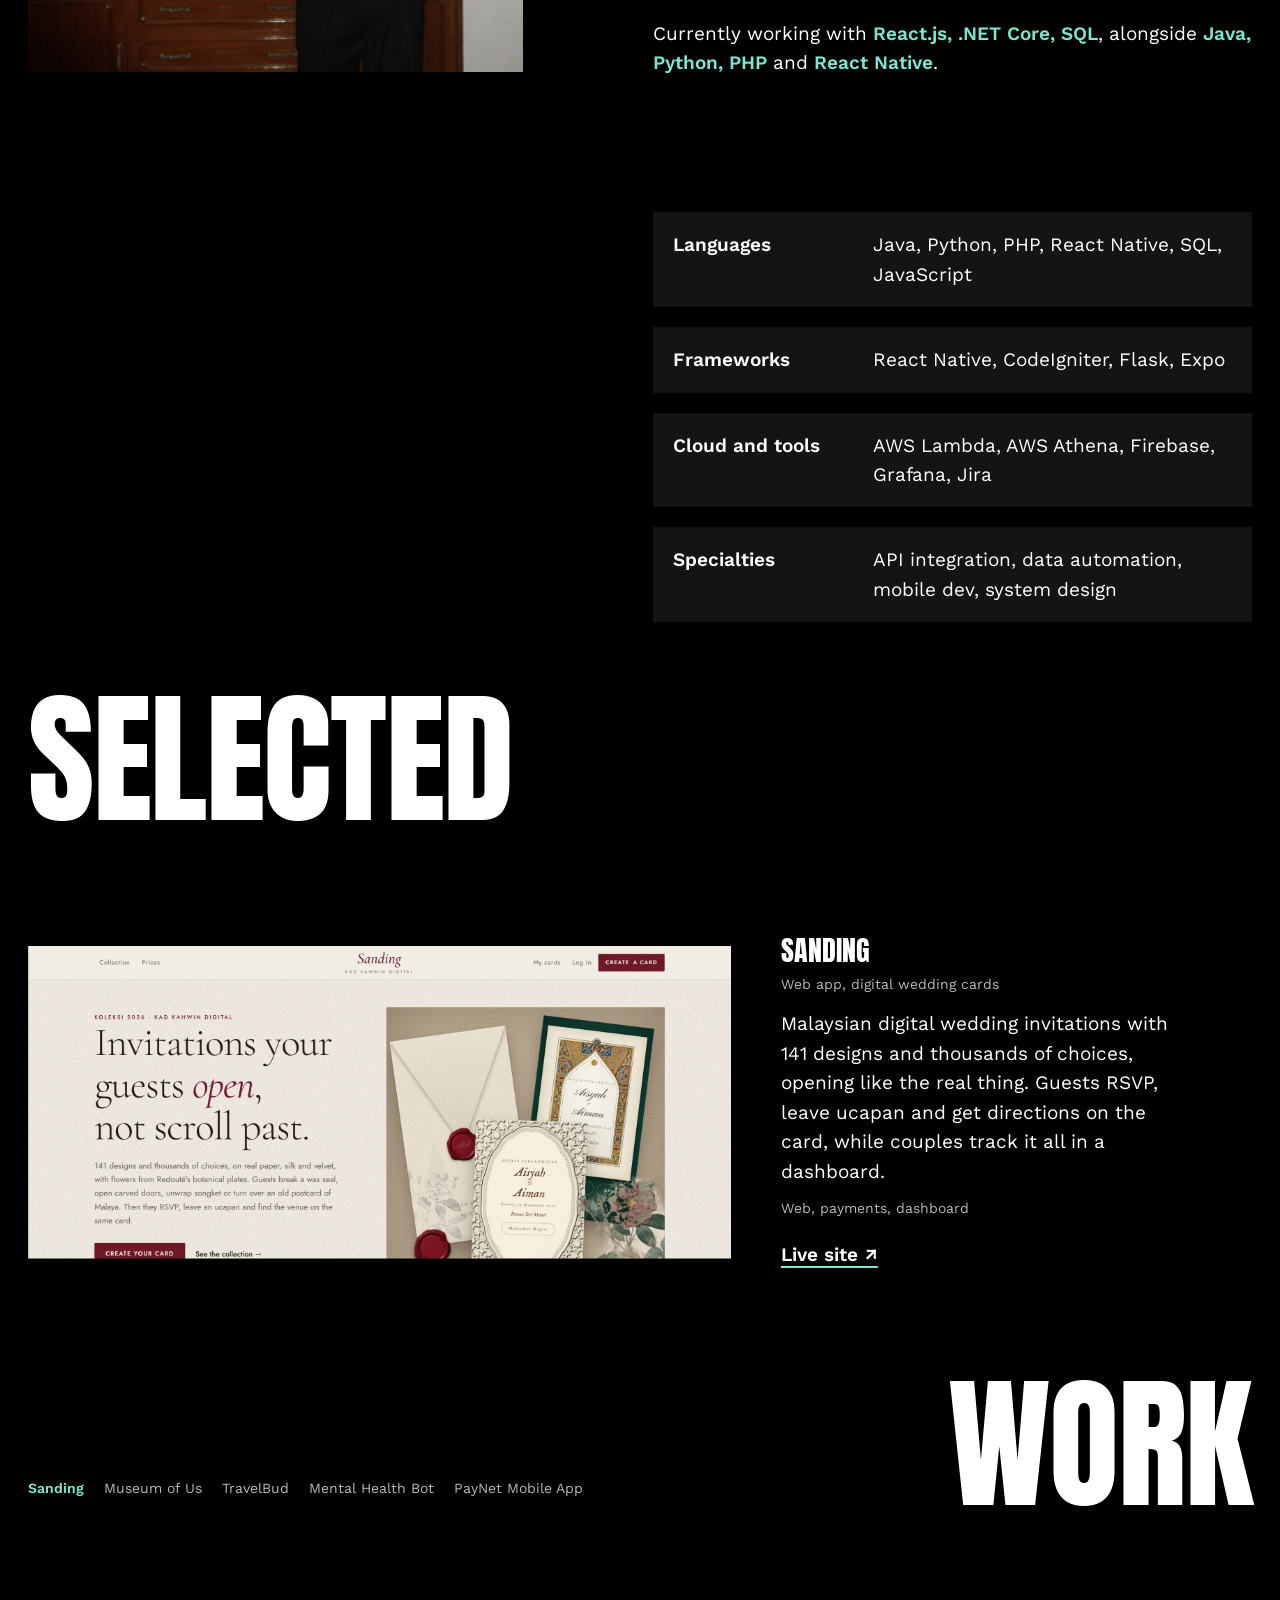
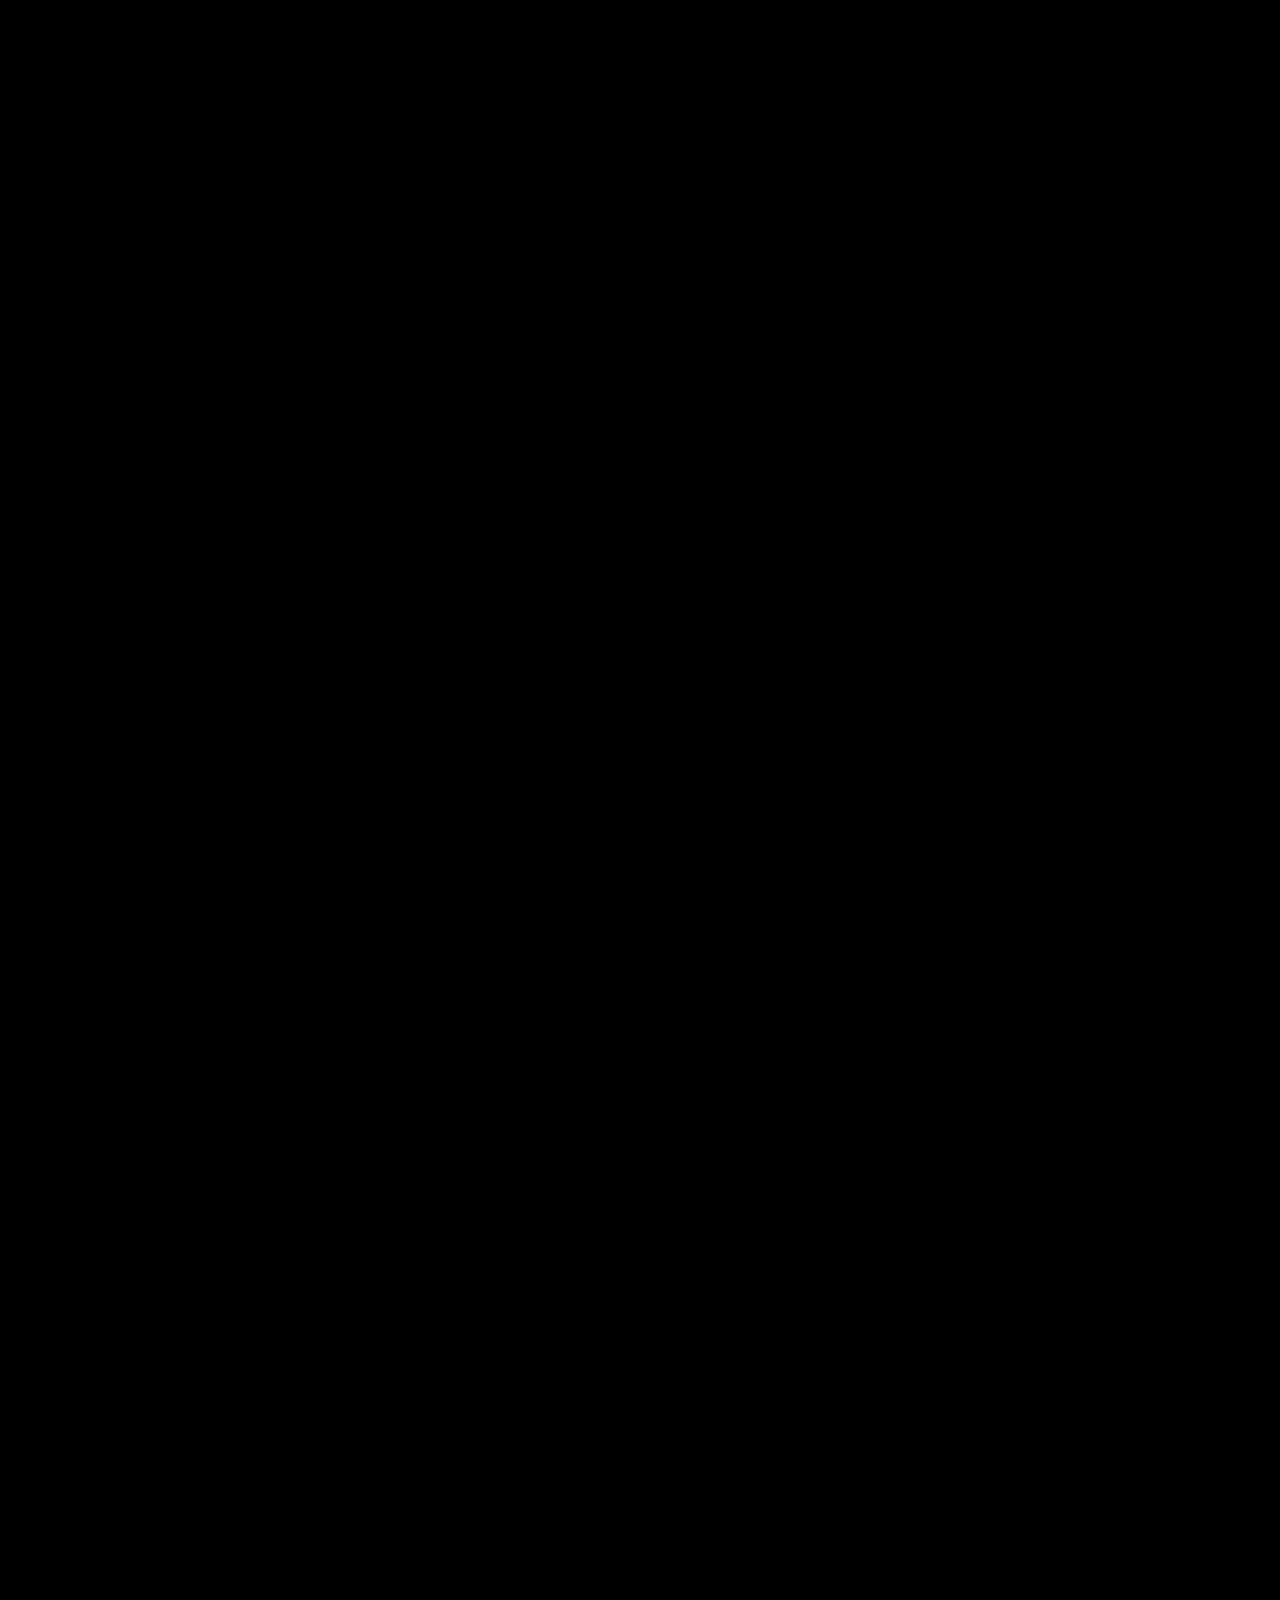
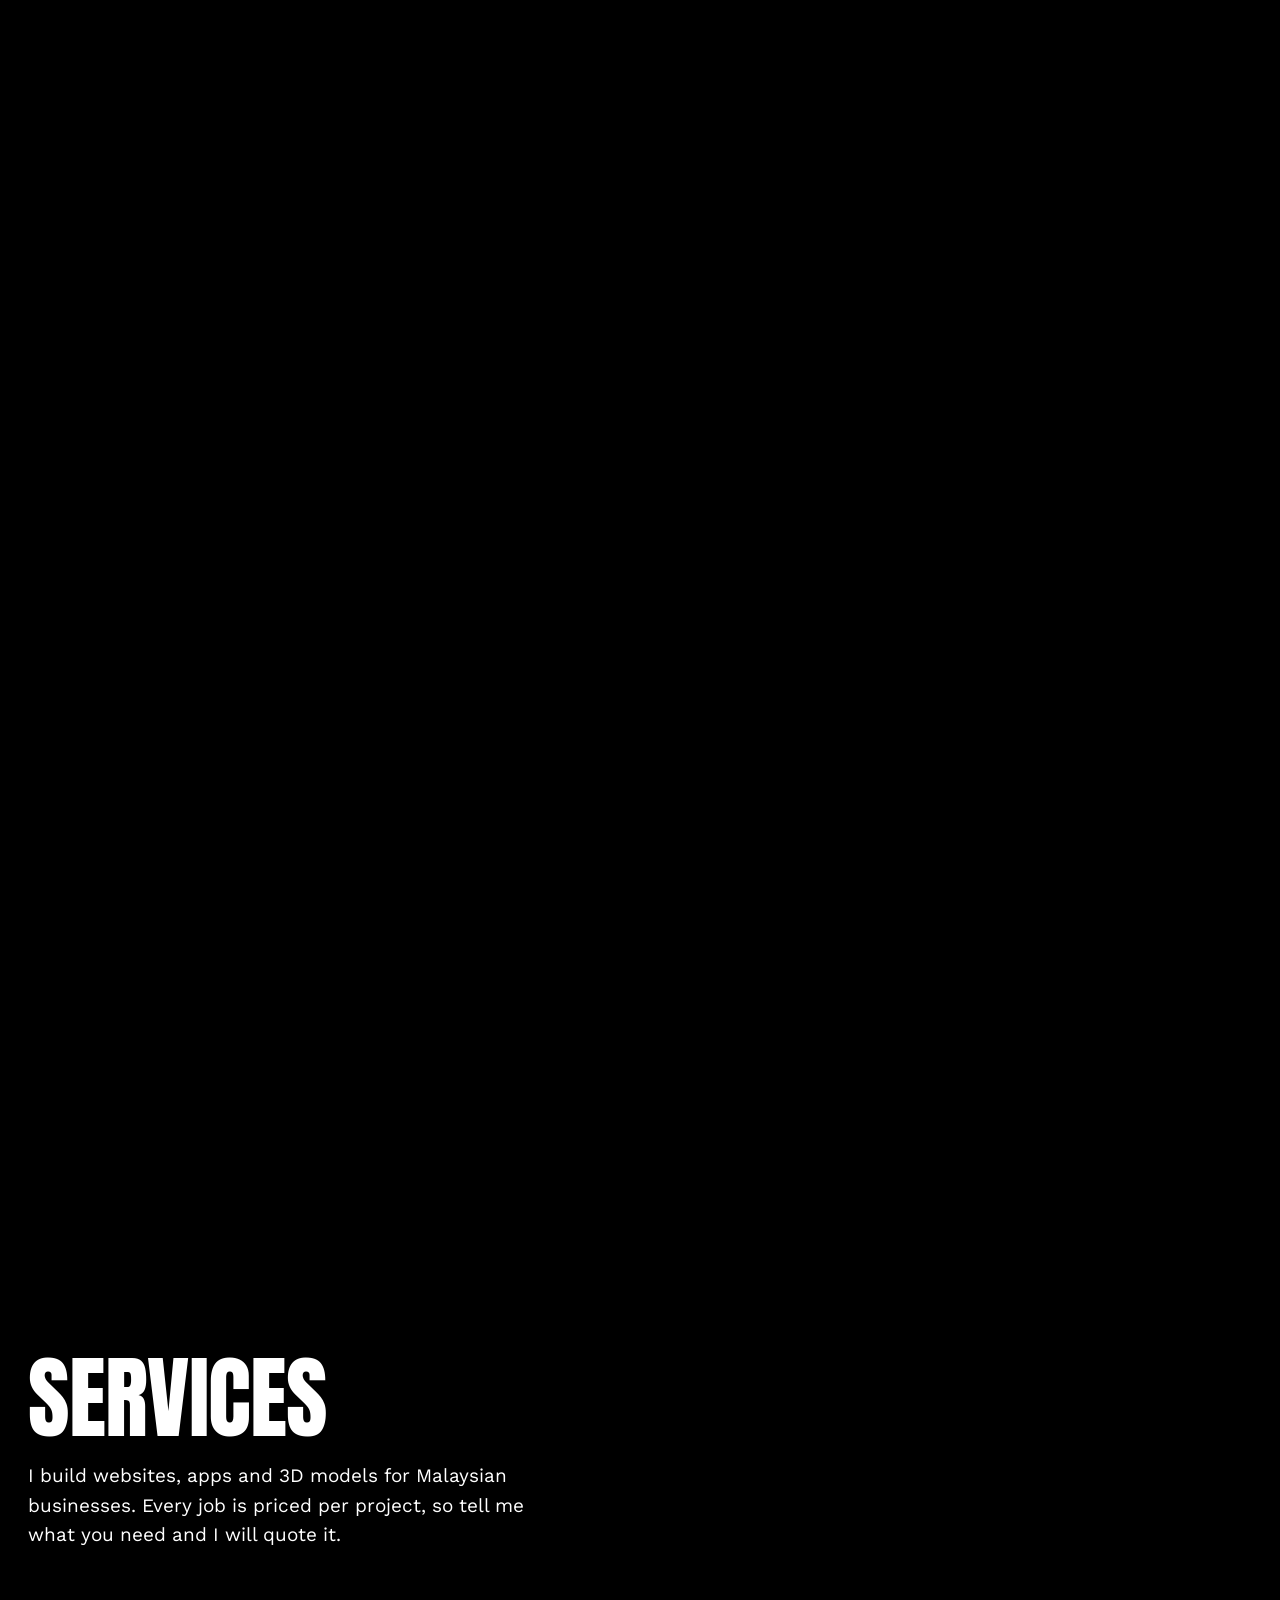
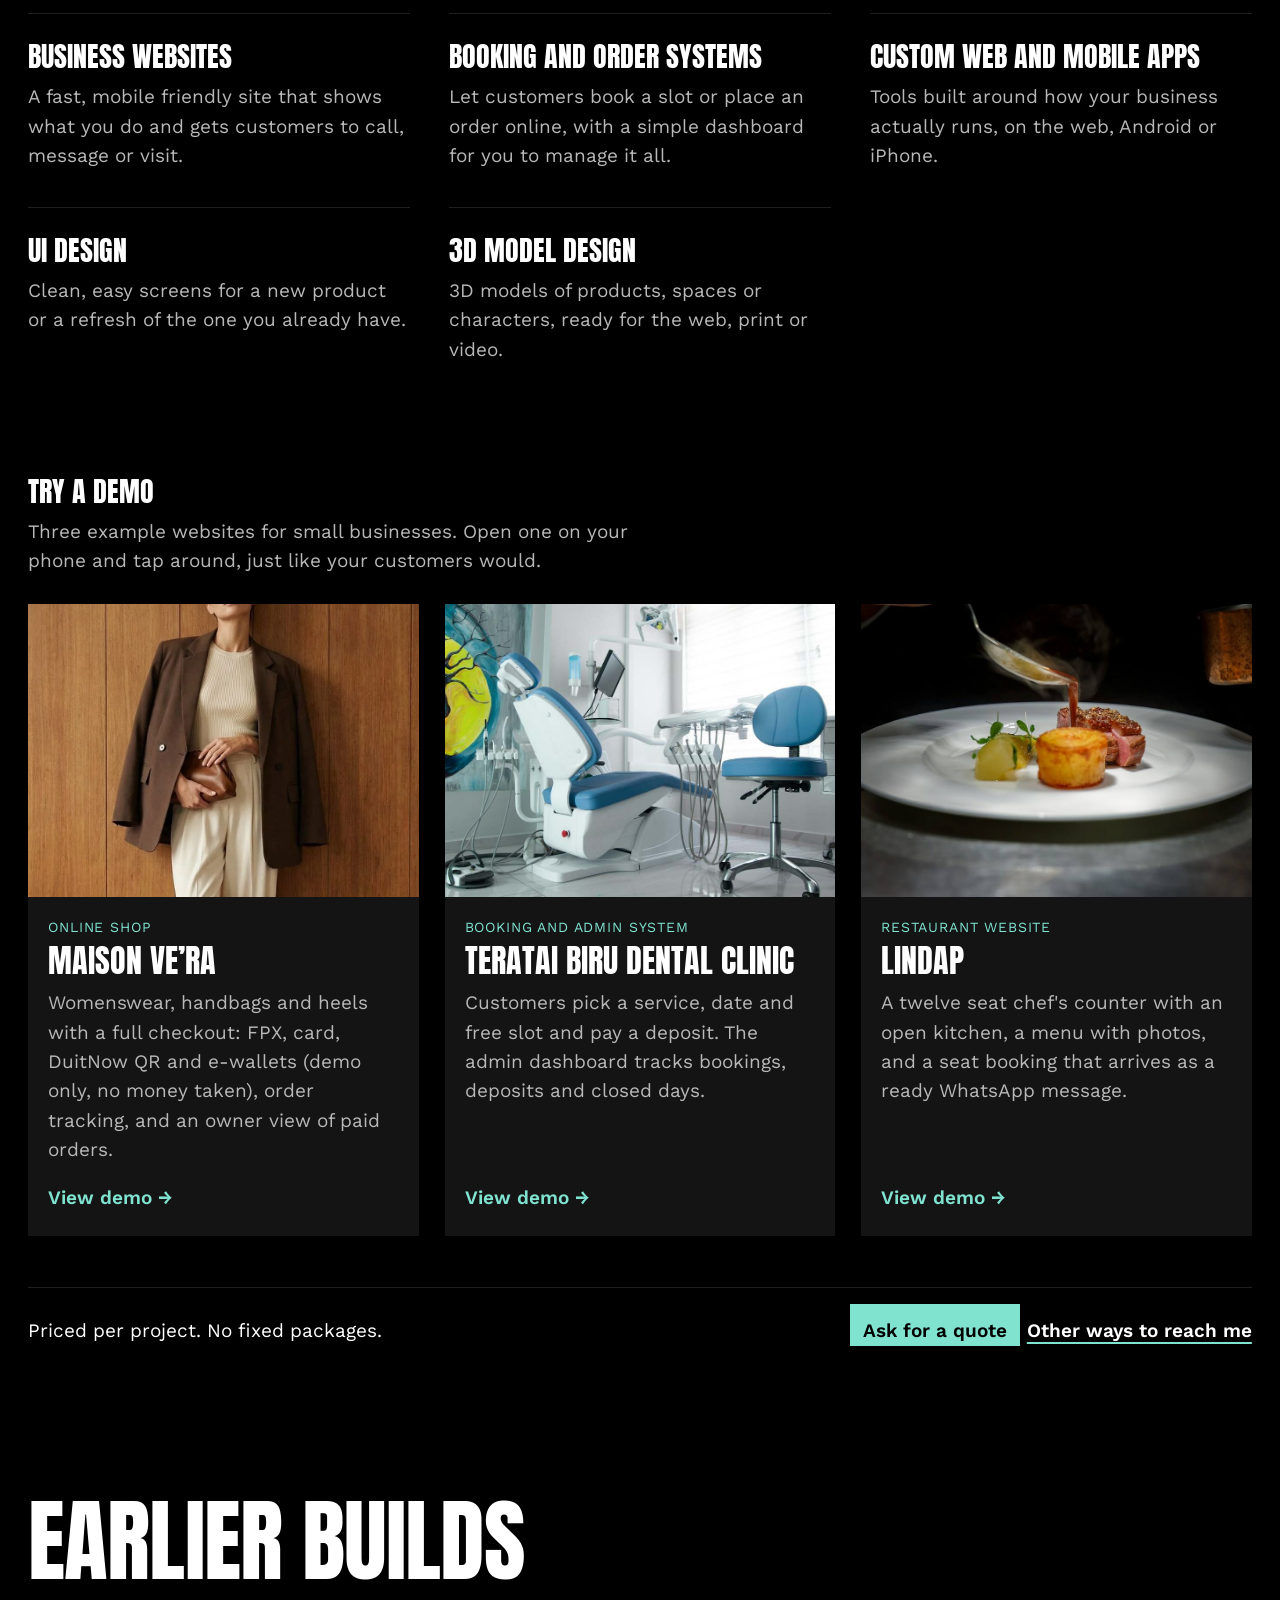
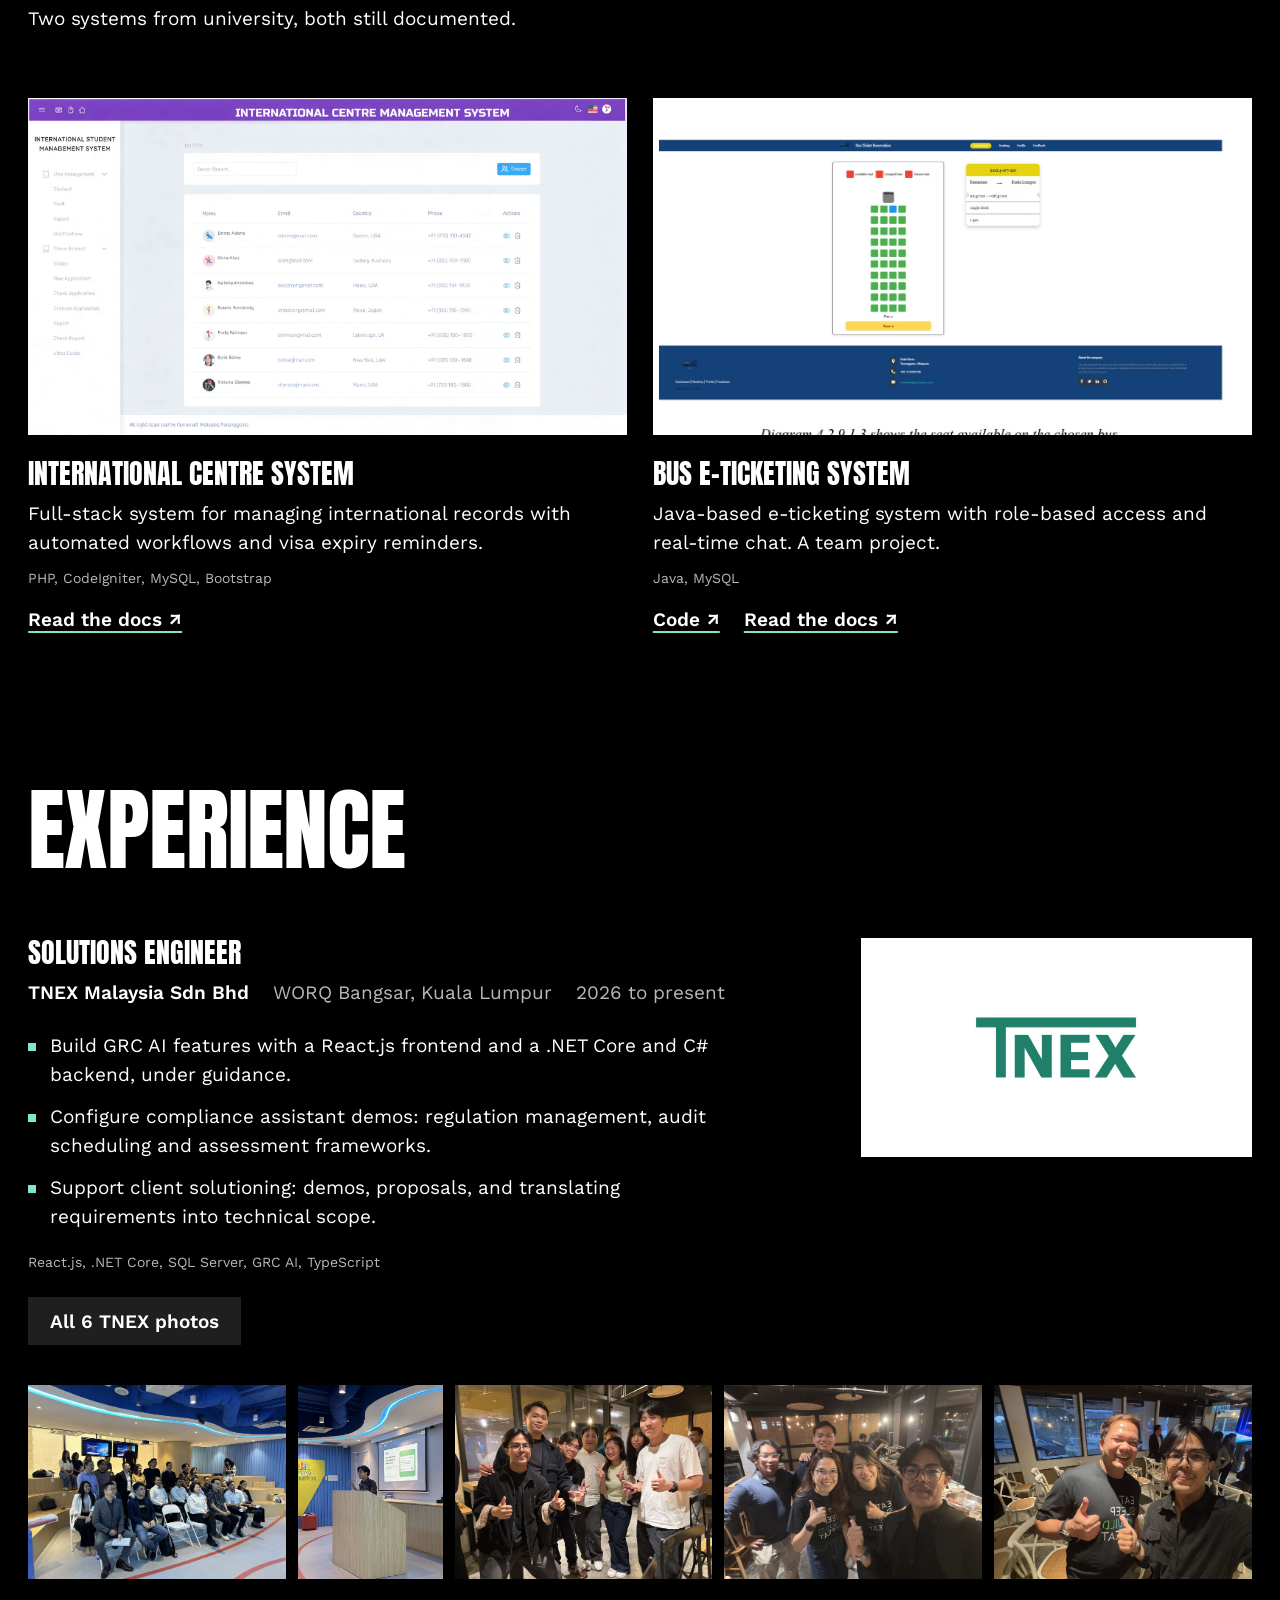
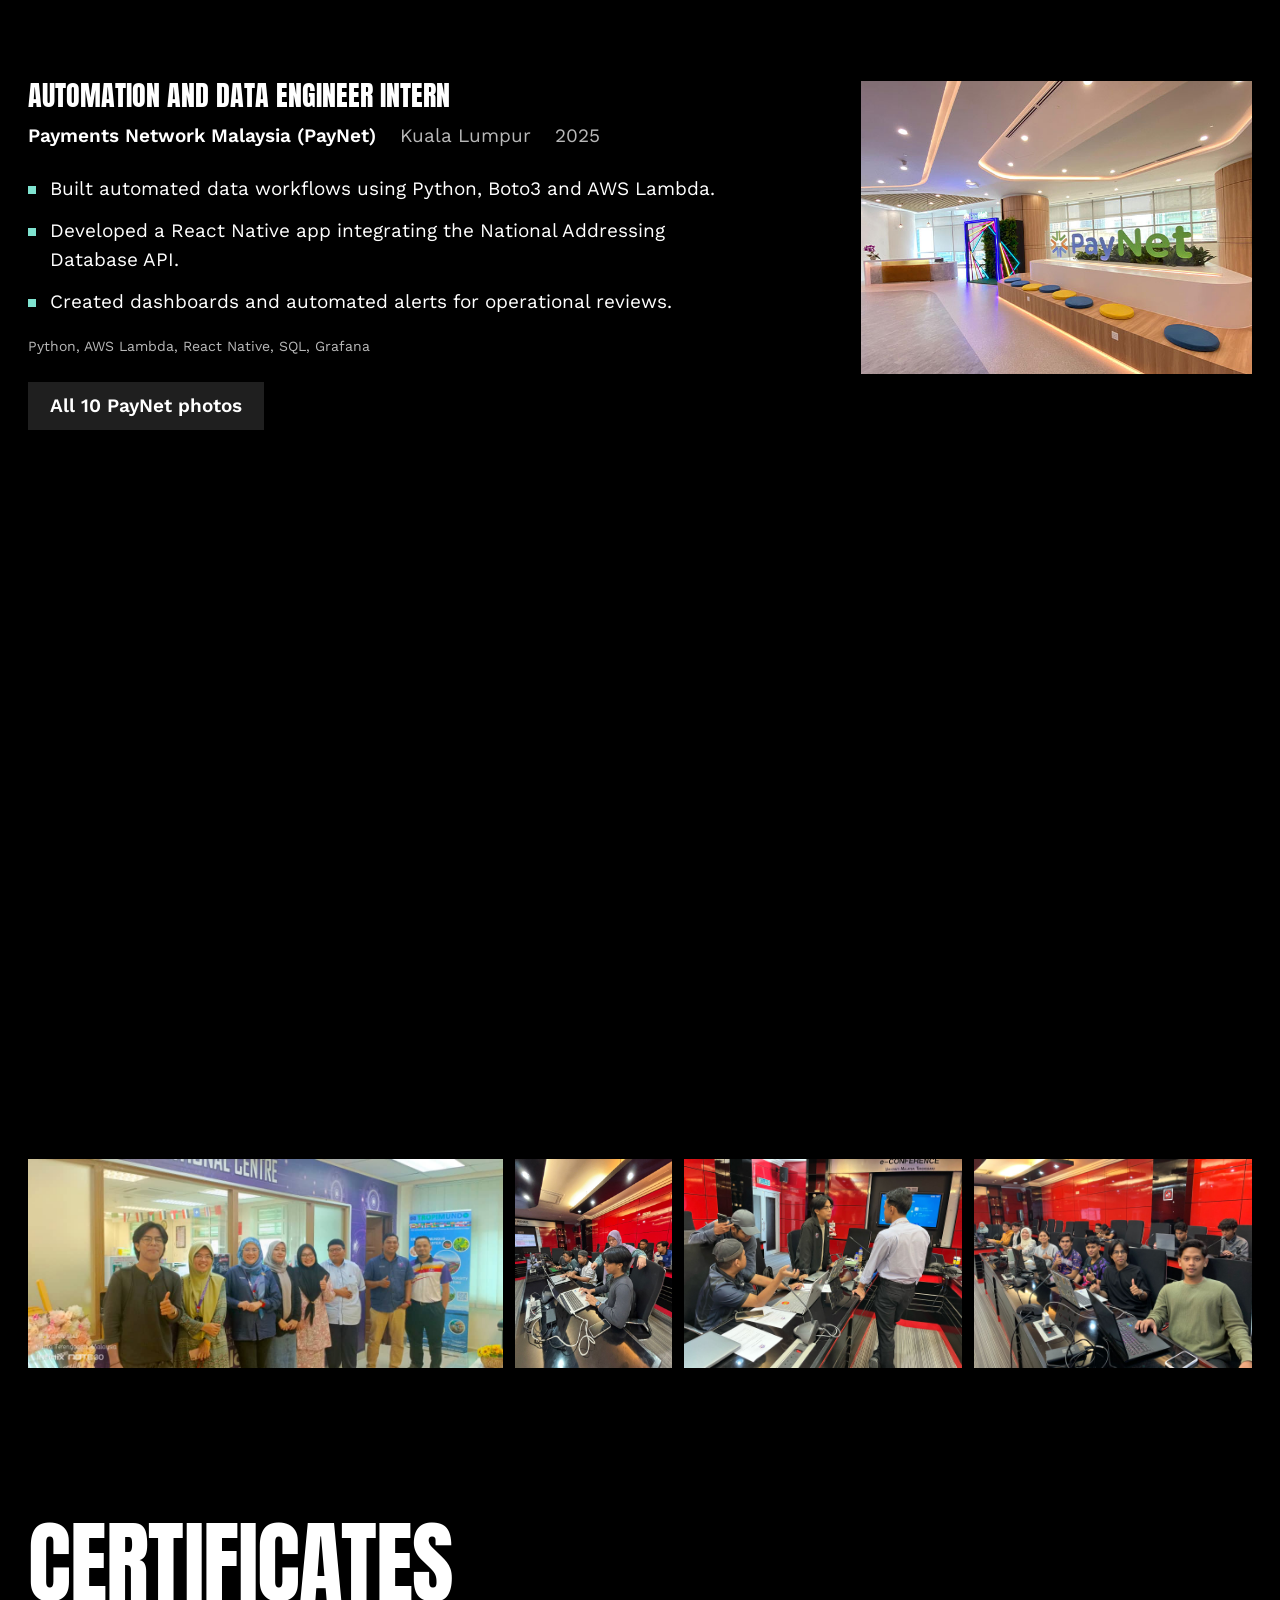
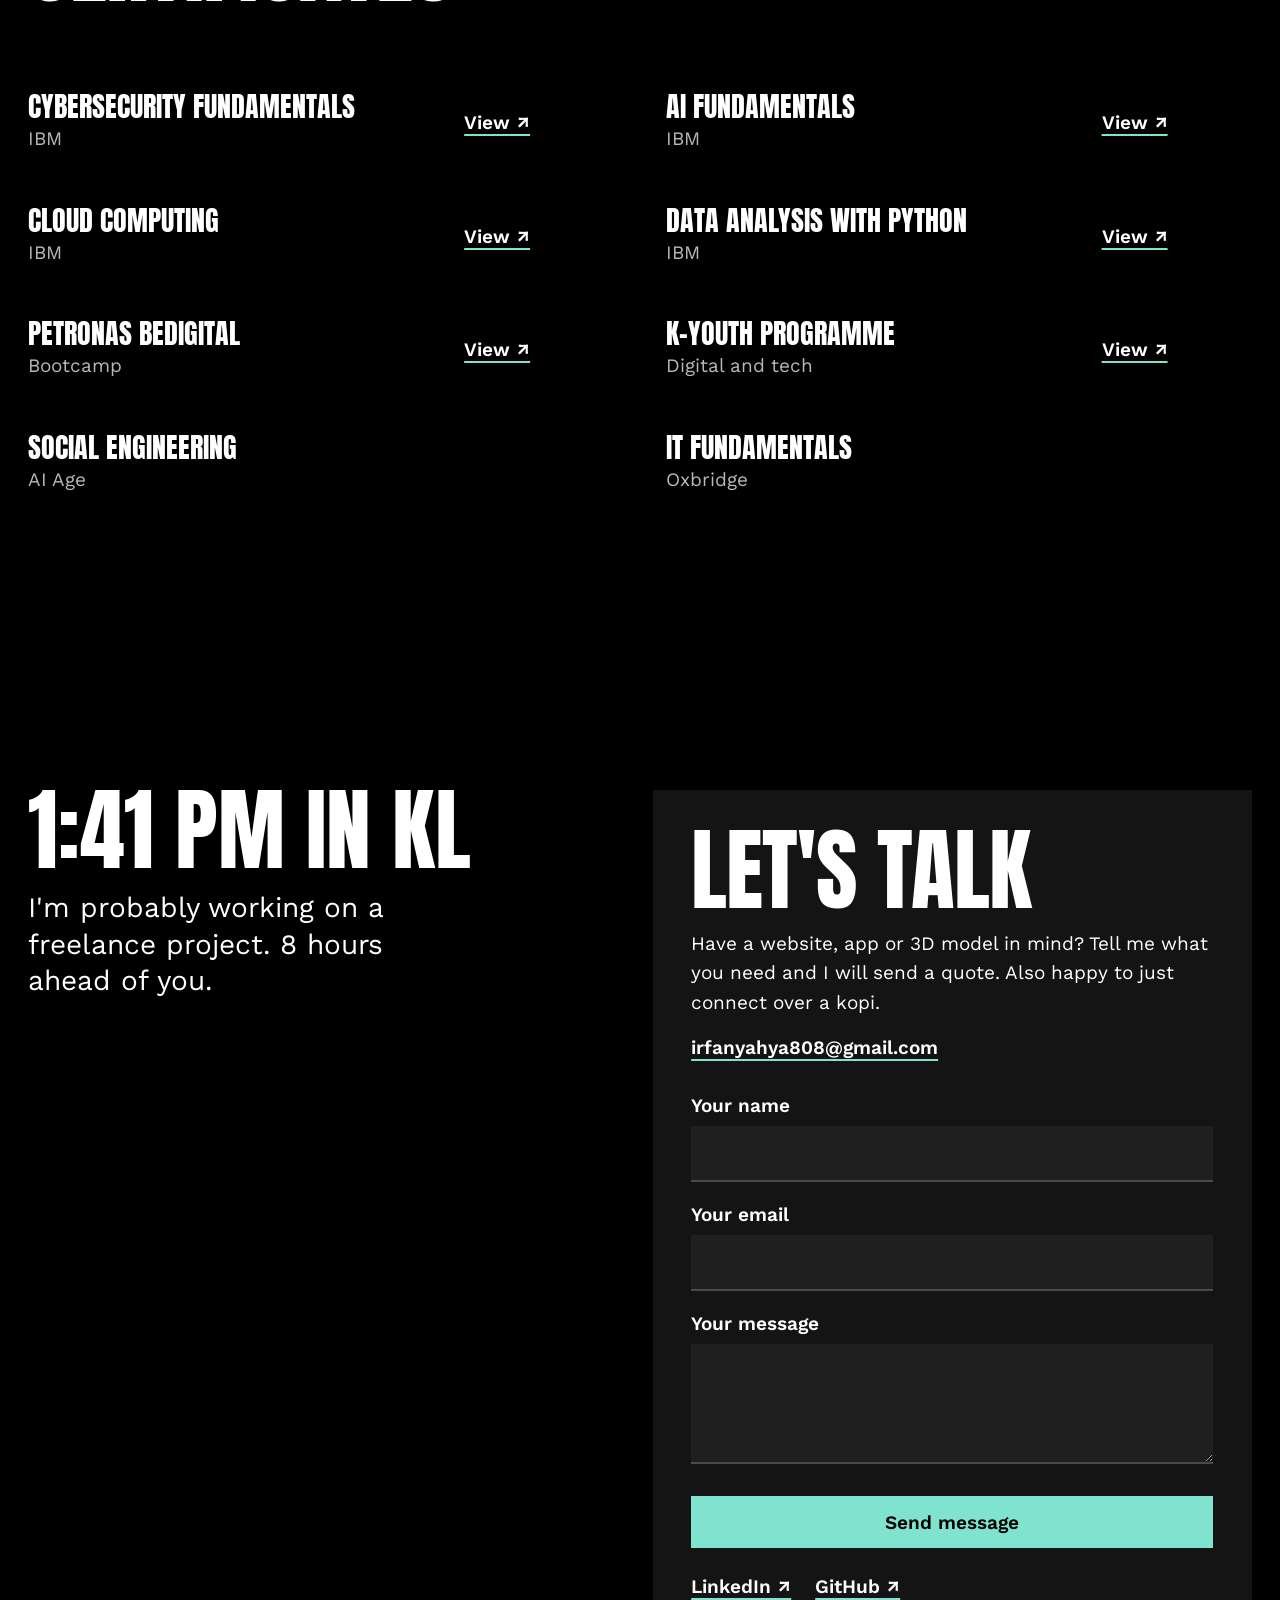
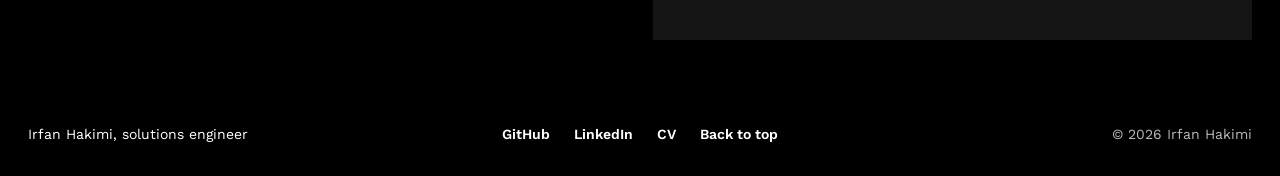
==== commit 22624406: "3.17 (Portfolio: responsive audit fixes, 141-design Sanding screenshot) - Selected Work (and the her" ====
--- a/index.html
+++ b/index.html
@@ -1058,17 +1058,20 @@
       }
 
       /* Without script, or with reduced motion, the poster is a plain stack */
-      .flat .poster {
+      .flat .poster,
+      .poster.is-flat {
         height: auto;
       }
 
-      .flat .poster-stage {
+      .flat .poster-stage,
+      .poster.is-flat .poster-stage {
         position: relative;
         height: auto;
         overflow: visible;
       }
 
-      .flat .name {
+      .flat .name,
+      .poster.is-flat .name {
         position: relative;
         display: flex;
         justify-content: space-between;
@@ -1076,11 +1079,13 @@
         padding: calc(var(--nav-h) + 12px) var(--margin) 0;
       }
 
-      .flat .name span {
+      .flat .name span,
+      .poster.is-flat .name span {
         position: static;
       }
 
-      .flat .panel {
+      .flat .panel,
+      .poster.is-flat .panel {
         position: relative;
         inset: auto;
         min-height: 70svh;
@@ -1090,13 +1095,32 @@
         padding-block: 48px;
       }
 
-      .flat .panel .project-shot img {
+      .flat .panel .project-shot img,
+      .poster.is-flat .panel .project-shot img {
         clip-path: none;
         transform: none;
       }
 
-      .flat .reel {
+      .flat .reel,
+      .poster.is-flat .reel {
         display: none;
+      }
+
+      /* A poster whose projects do not fit between its corner words (short phone screens)
+         is shown as a plain stack; its snap stops step aside */
+      .poster.is-flat .snap-stop {
+        display: none;
+      }
+
+      .flat .panel,
+      .poster.is-flat .panel {
+        margin-inline: var(--margin);
+        min-height: 0;
+      }
+
+      .flat .project-shot img,
+      .poster.is-flat .project-shot img {
+        max-height: 62svh;
       }
 
       .js .name span {
@@ -1338,6 +1362,29 @@
           text-align: left;
         }
       }
+      /* Touch targets: every link and button is at least 44px tall to tap.
+         The padding grows the tap area; the matching negative margin keeps the layout where it was. */
+      .wordmark,
+      .link,
+      .nav-links a,
+      .links a {
+        padding-block: 12px;
+        margin-block: -12px;
+      }
+      .nav-links .btn {
+        min-height: 44px;
+        padding-block: 0;
+        margin-block: 0;
+      }
+      .reel button {
+        padding-block: 12px;
+        margin-block: -9px;
+      }
+      .links a {
+        padding-inline: 13px;
+        margin-inline: -13px;
+      }
+
     </style>
   </head>
   <body>
@@ -1492,7 +1539,7 @@
         <article class="panel project is-active" id="sanding" data-step="0">
           <figure class="project-shot">
             <img
-              src="images/dpkadkahwin.png"
+              src="images/dpkadkahwin.webp"
               width="1024"
               height="455"
               alt="Sanding: a digital wedding invitation card with RSVP"
@@ -2118,6 +2165,24 @@
       document.querySelectorAll(".poster").forEach((poster) => {
         const panels = [...poster.querySelectorAll(".panel")];
         const reel = [...poster.querySelectorAll(".reel [data-go]")];
+        // Pinning only works when every panel fits the band between the corner
+        // words; on short screens (a phone with its browser bars) stack instead
+        const fits = () => {
+          poster.classList.remove("is-flat");
+          return panels.every((p) => p.scrollHeight <= p.clientHeight + 2);
+        };
+        const decide = () => poster.classList.toggle("is-flat", !fits());
+        if (!document.documentElement.classList.contains("flat")) {
+          decide();
+          let lastW = window.innerWidth, lastH = window.innerHeight;
+          window.addEventListener("resize", () => {
+            // ignore the small height changes of a phone's toolbar sliding away
+            if (window.innerWidth === lastW && Math.abs(window.innerHeight - lastH) < 120) return;
+            lastW = window.innerWidth; lastH = window.innerHeight;
+            decide();
+          });
+        }
+        const isFlat = () => poster.classList.contains("is-flat");
         if (document.documentElement.classList.contains("flat")) {
           reel.forEach((b) =>
             b.addEventListener("click", () => panels[+b.dataset.go]?.scrollIntoView())
@@ -2143,6 +2208,7 @@
           );
         };
         const update = () => {
+          if (isFlat()) return;
           const top = poster.getBoundingClientRect().top;
           const p = Math.min(0.9999, Math.max(0, -top / range()));
           show(Math.floor(p * steps));
@@ -2165,6 +2231,7 @@
         };
         let settled = where();
         const settle = () => {
+          if (isFlat()) { jumping = false; return; }
           const now = where();
           if (jumping) {
             jumping = false;
